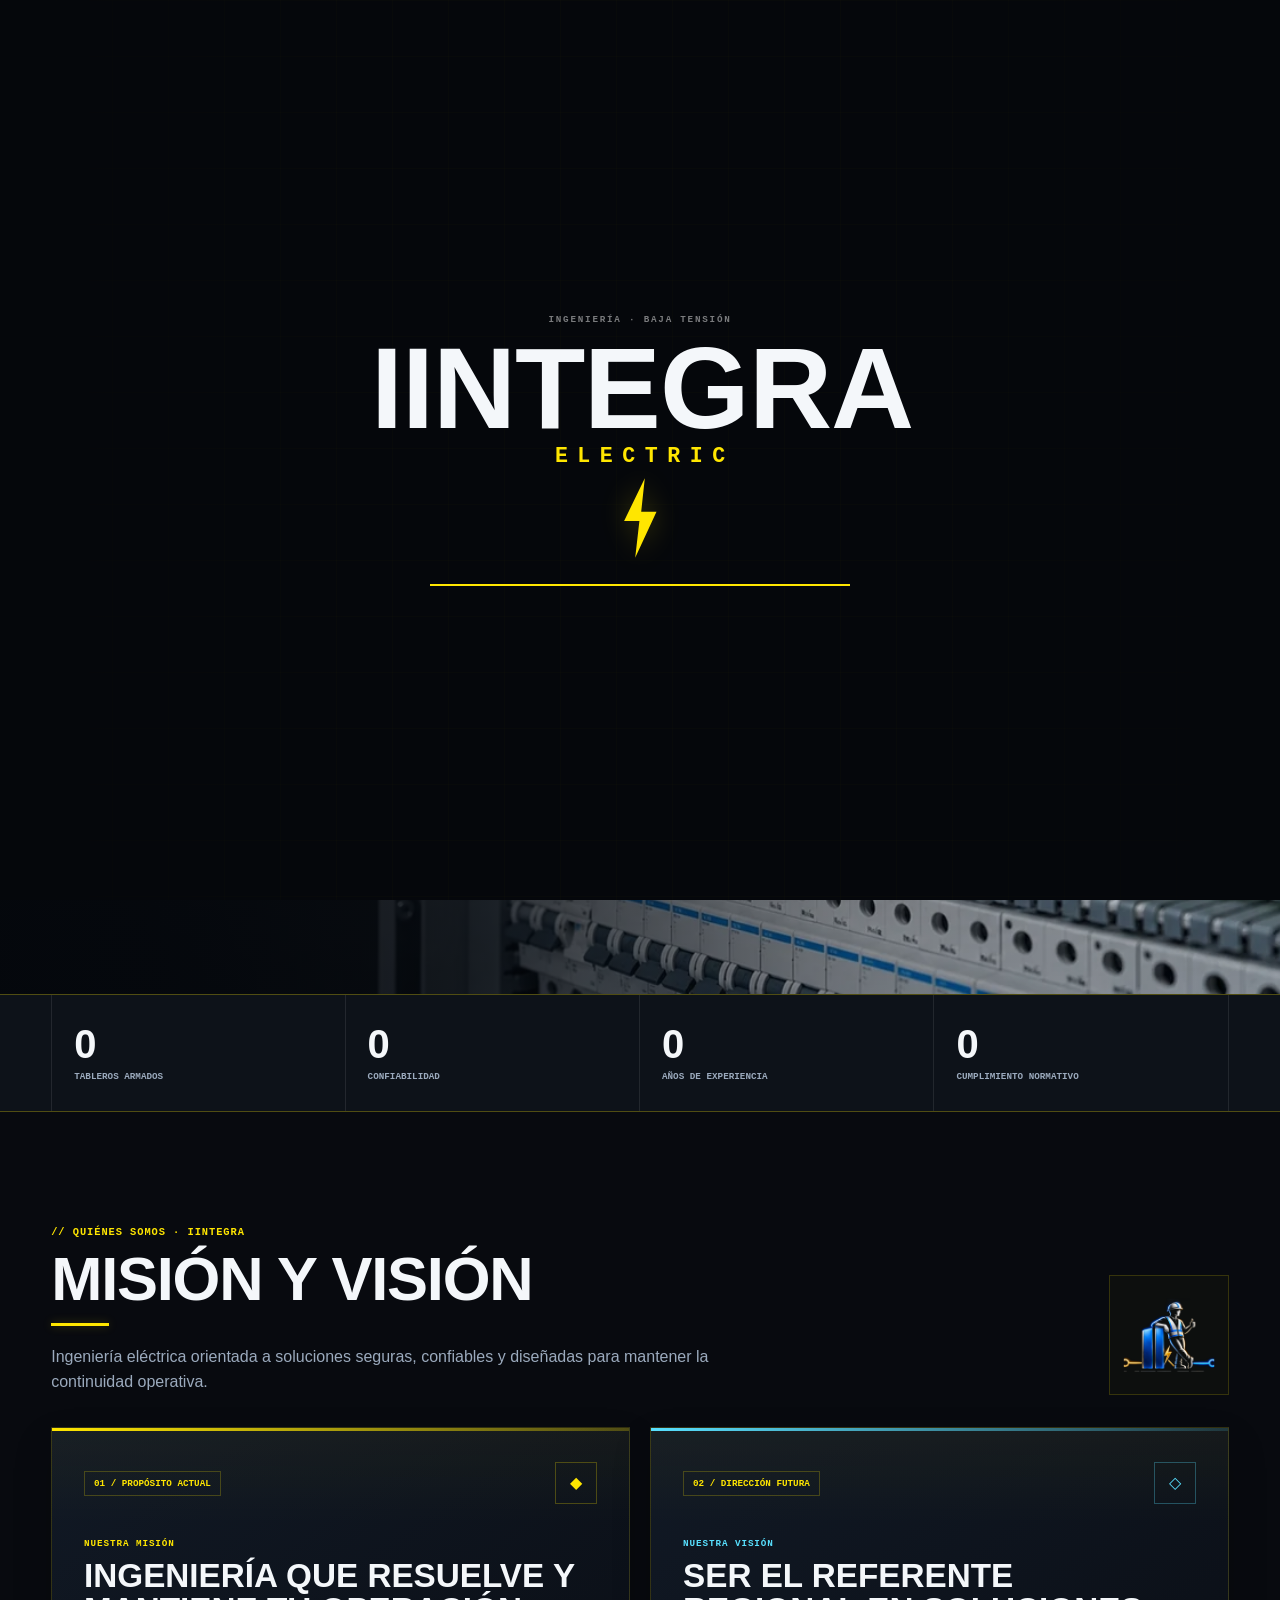
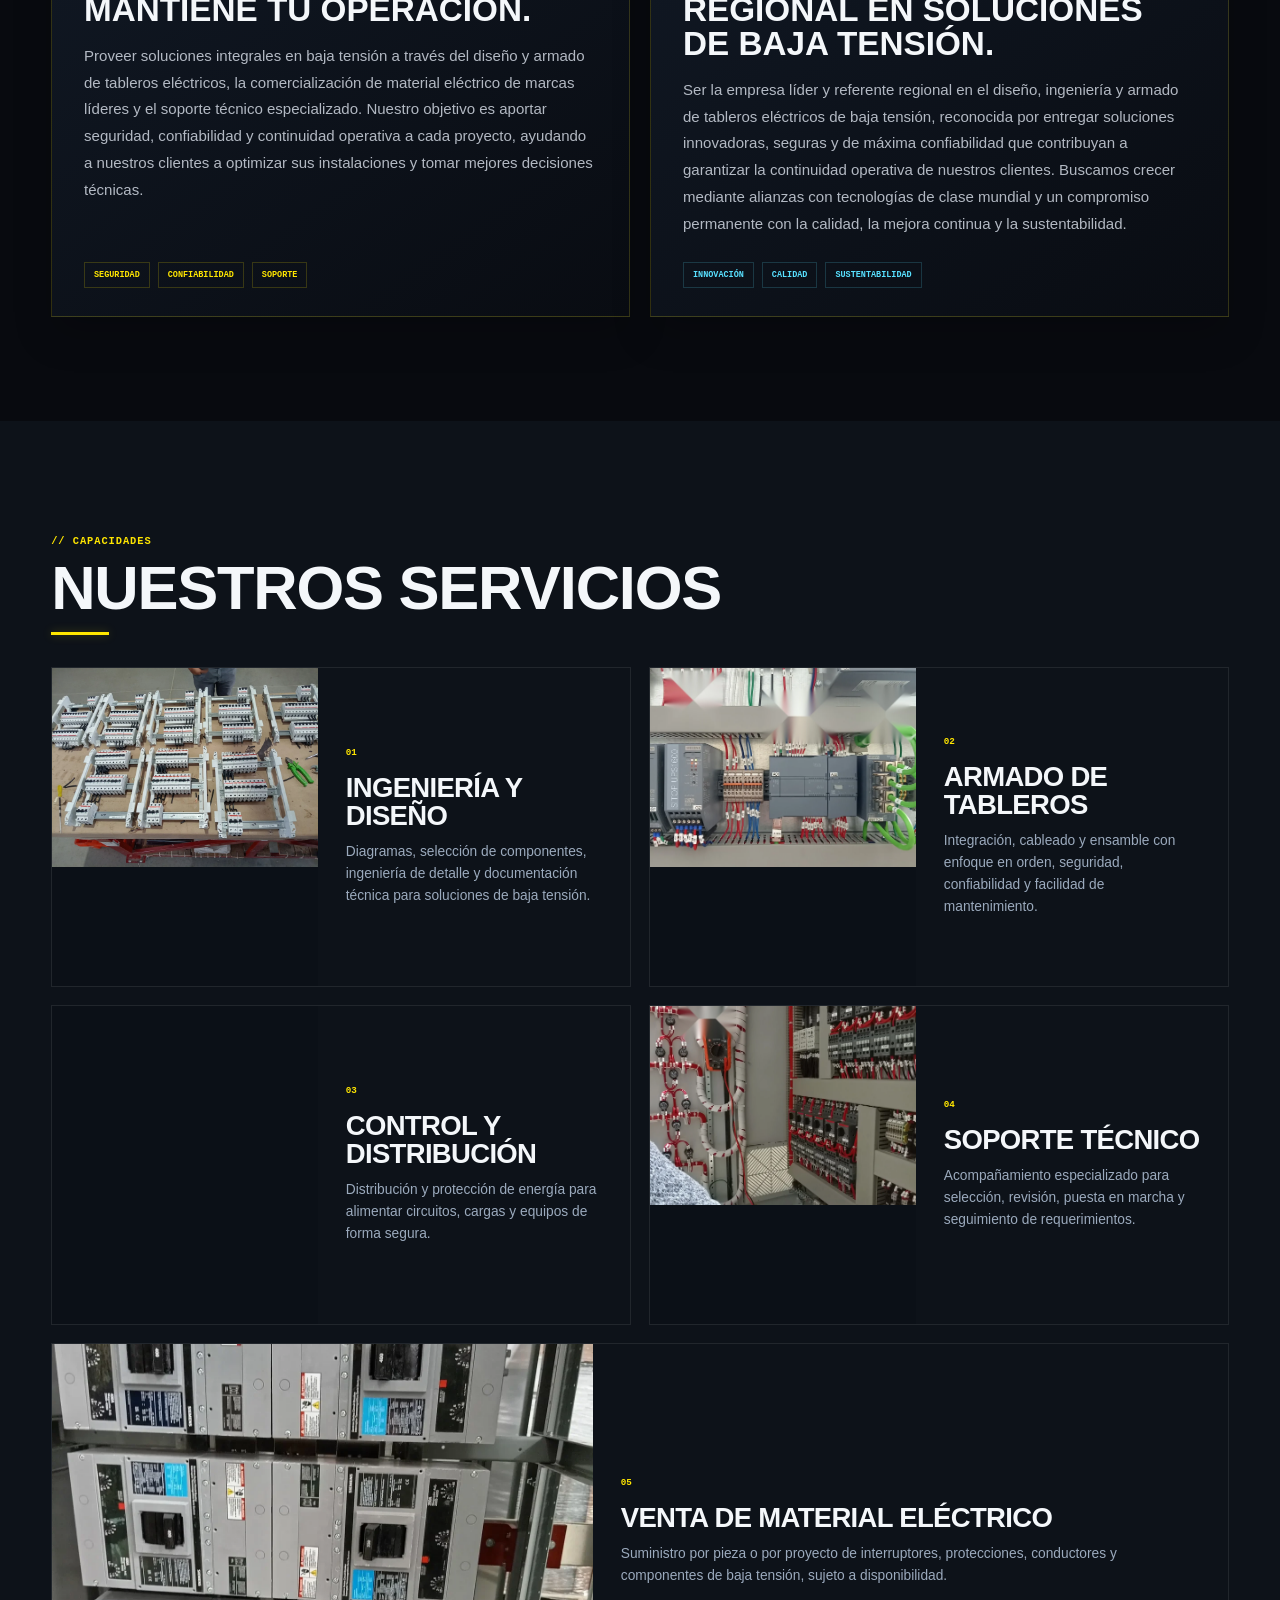
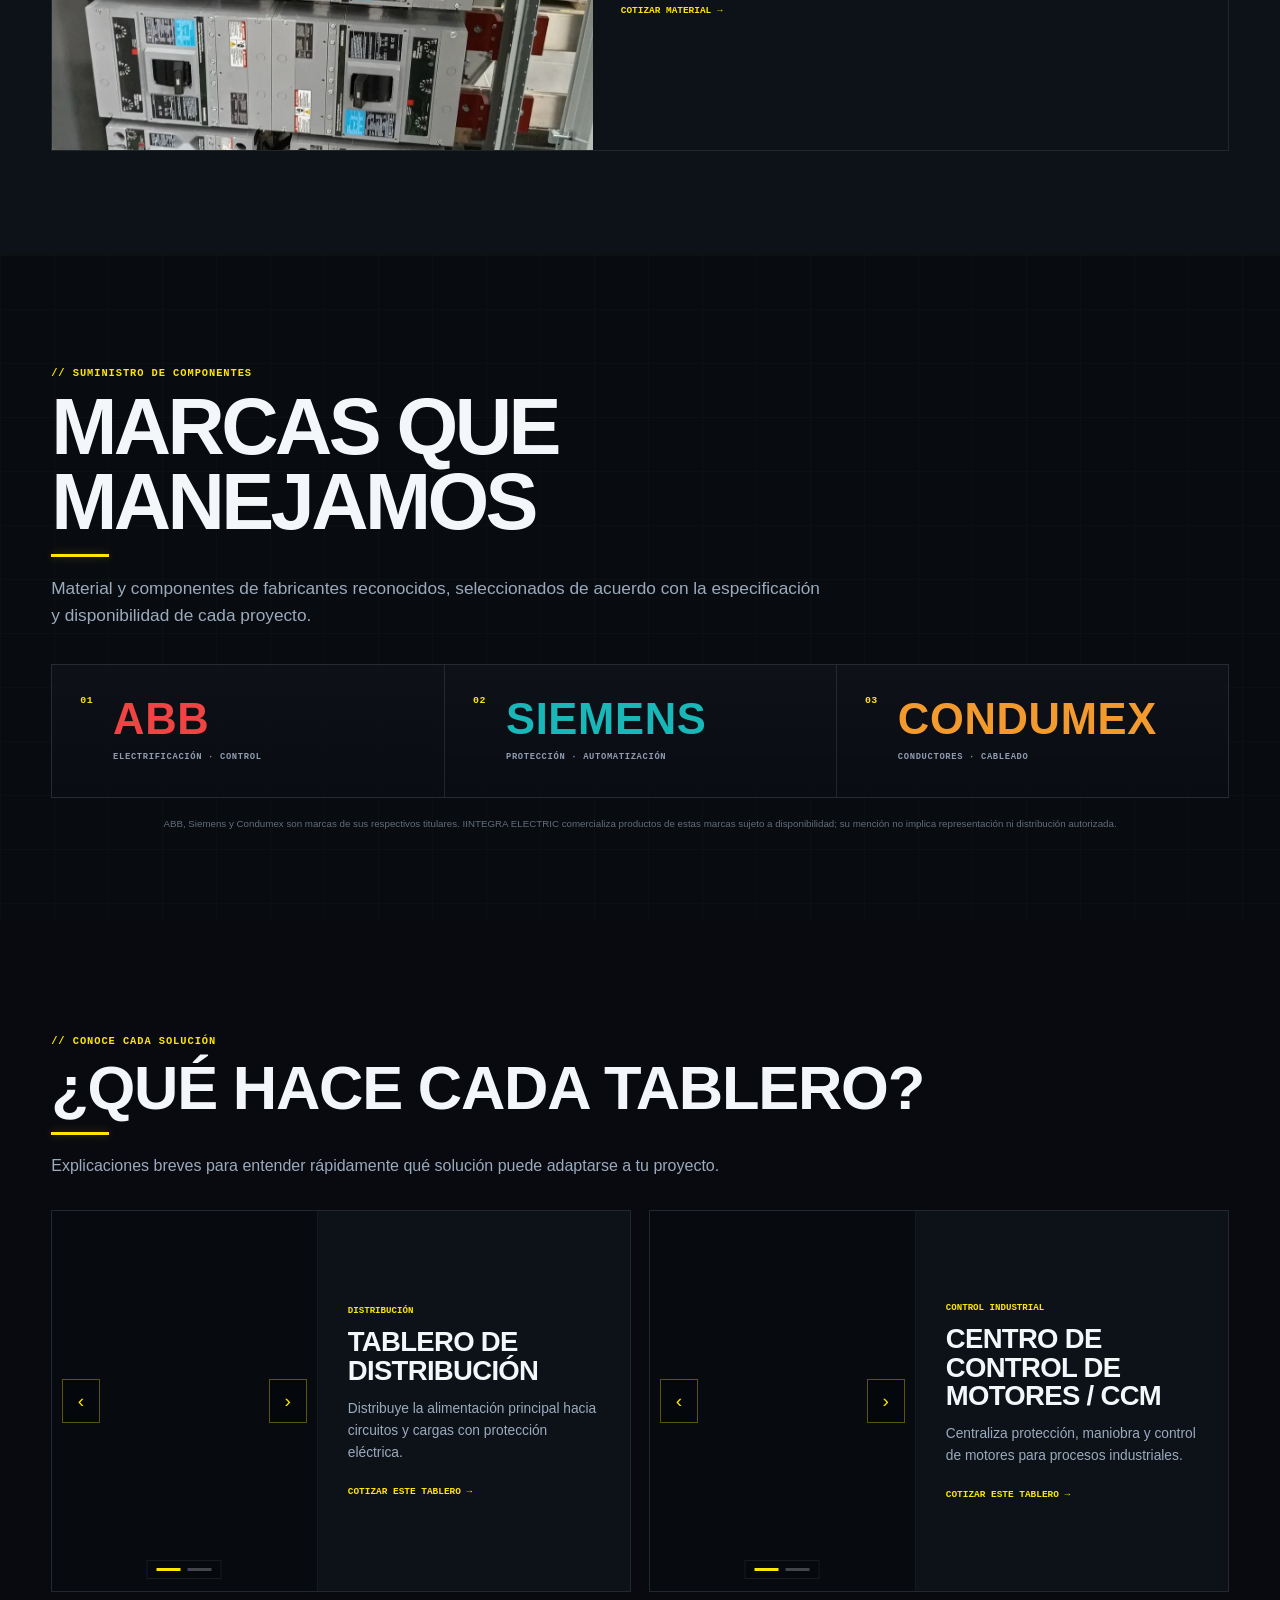
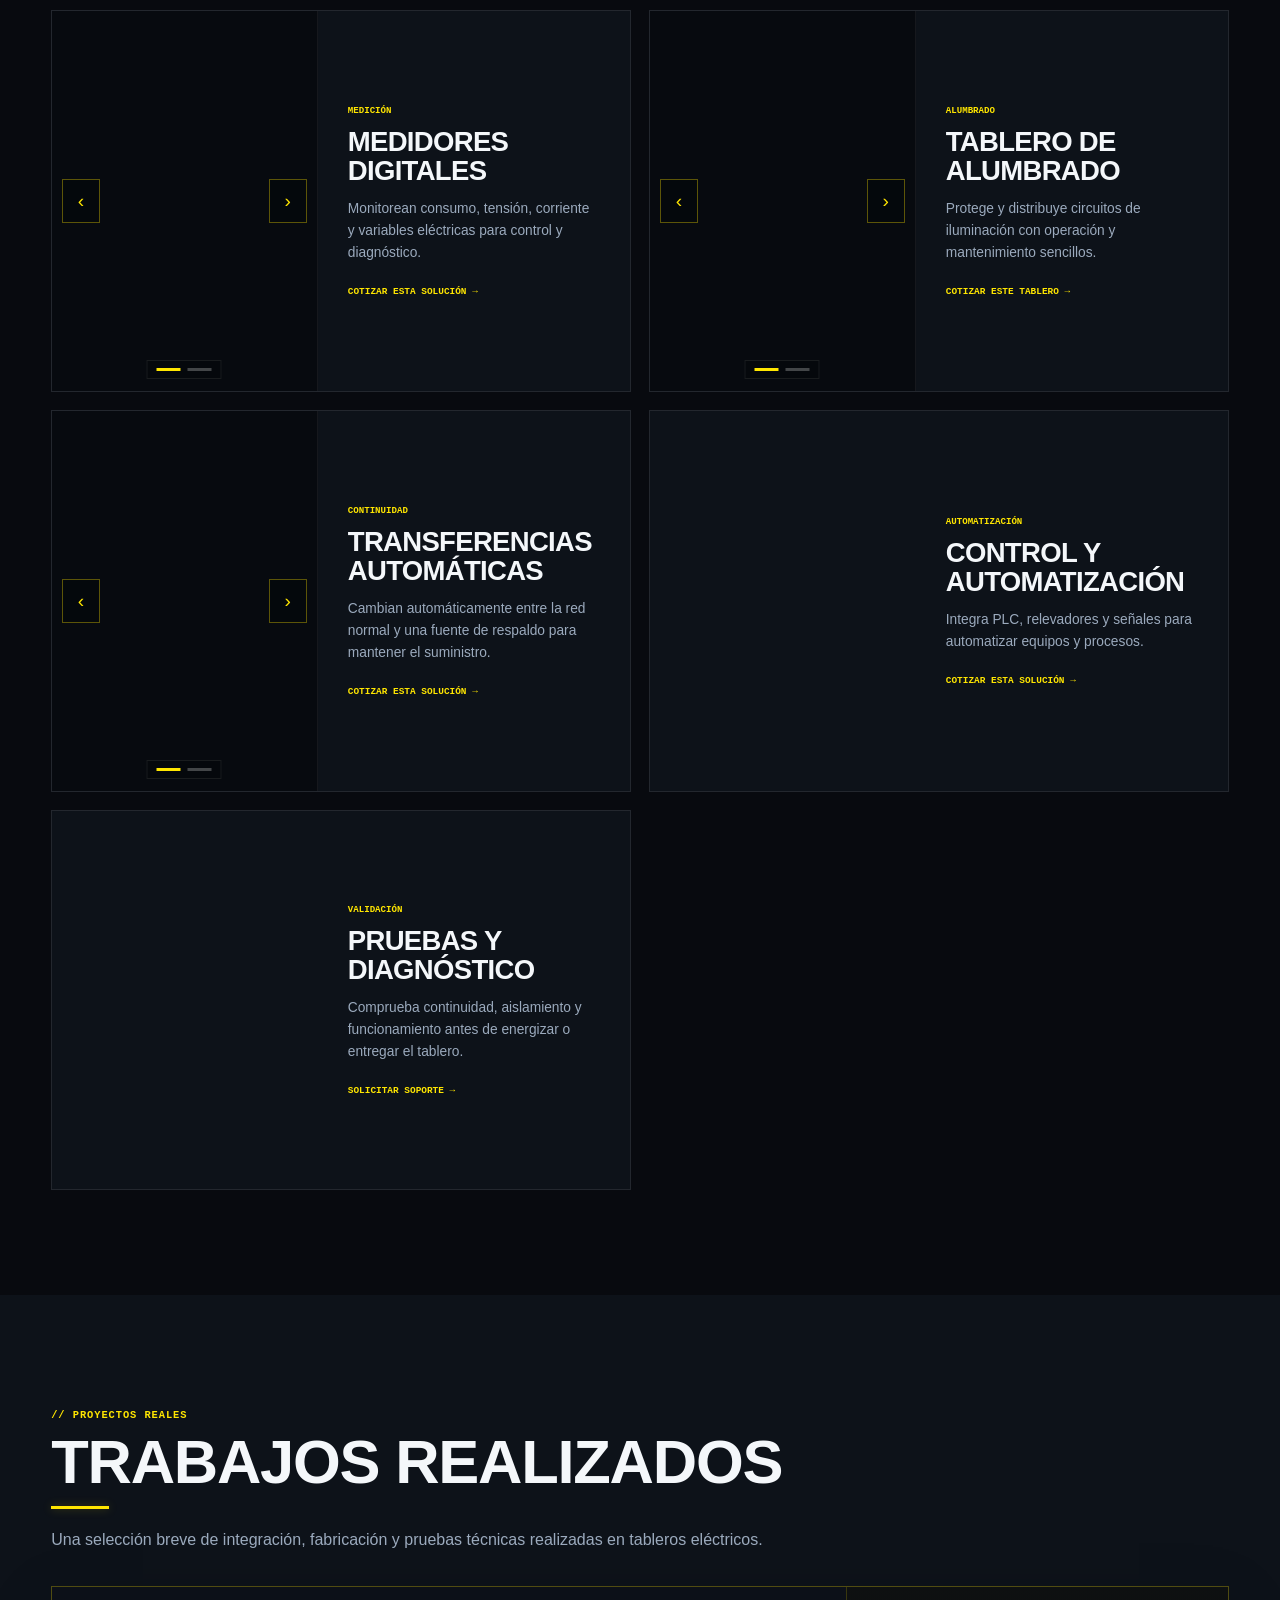
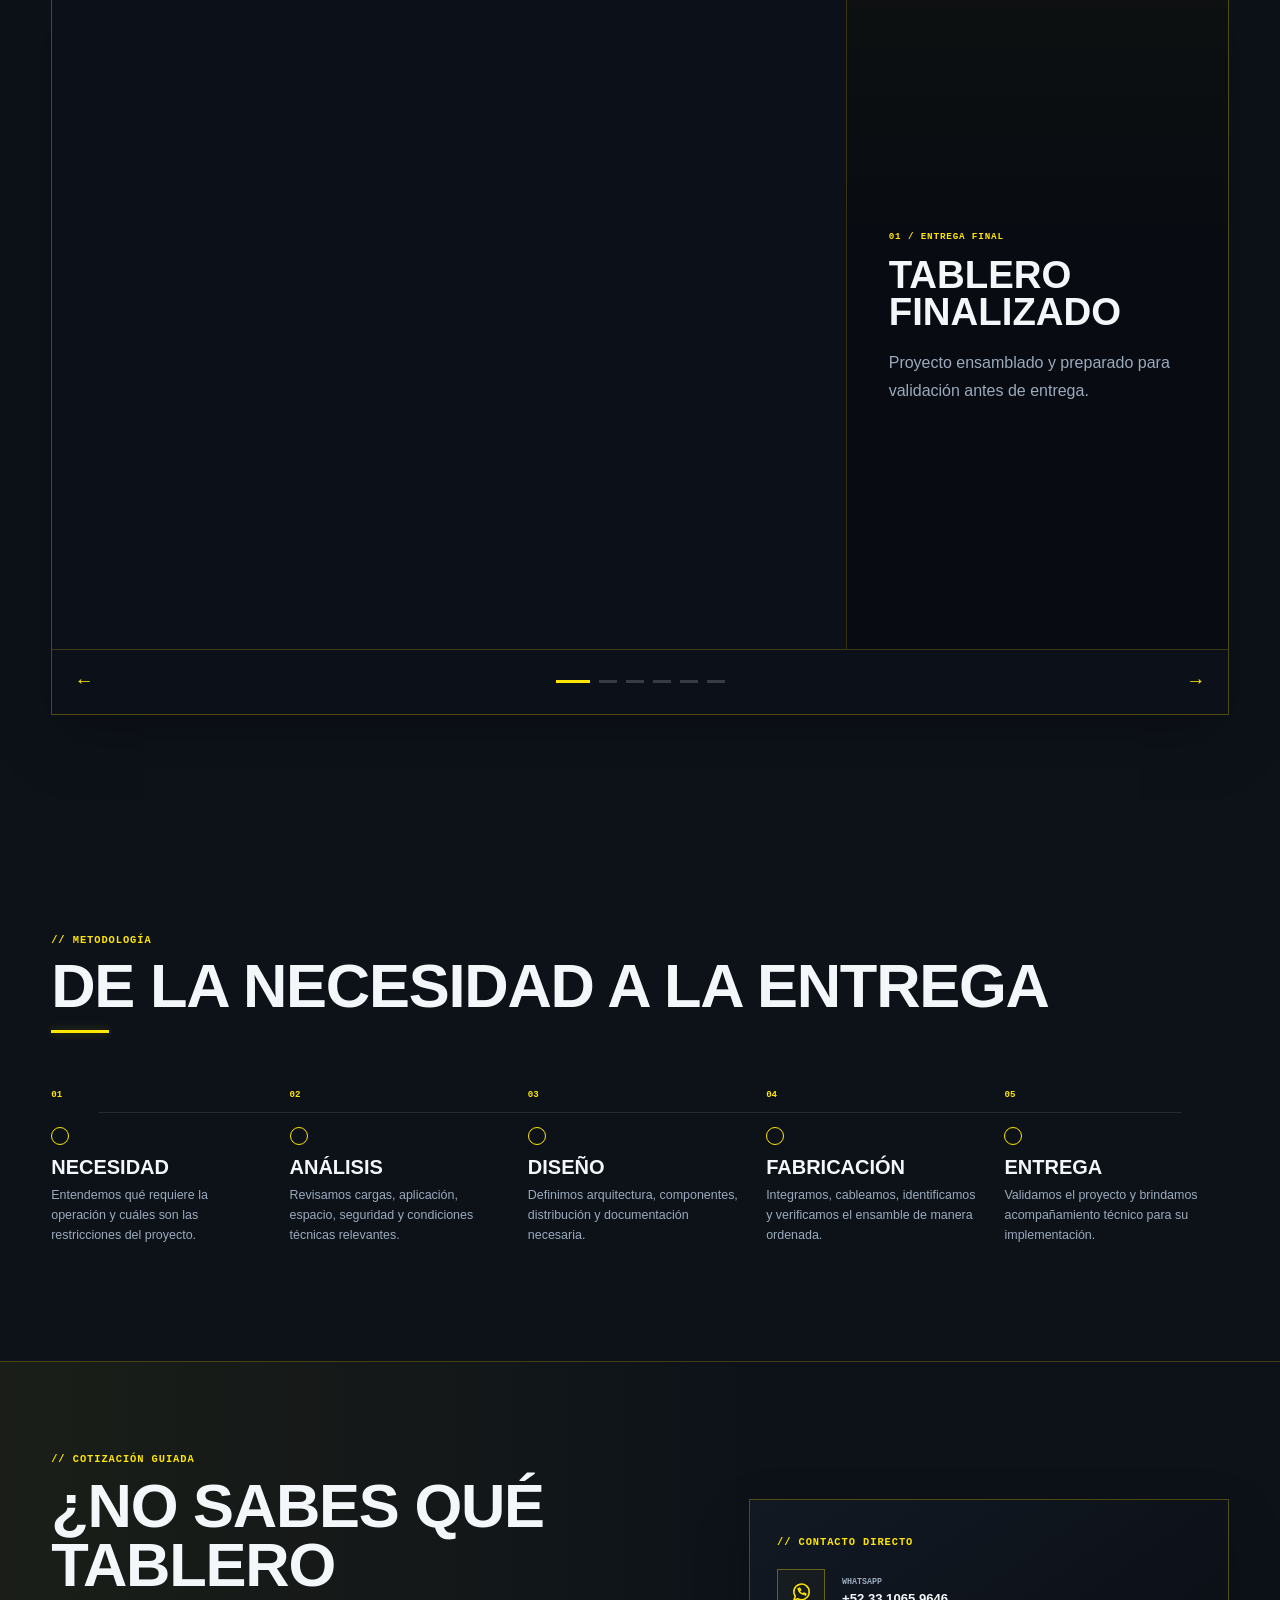
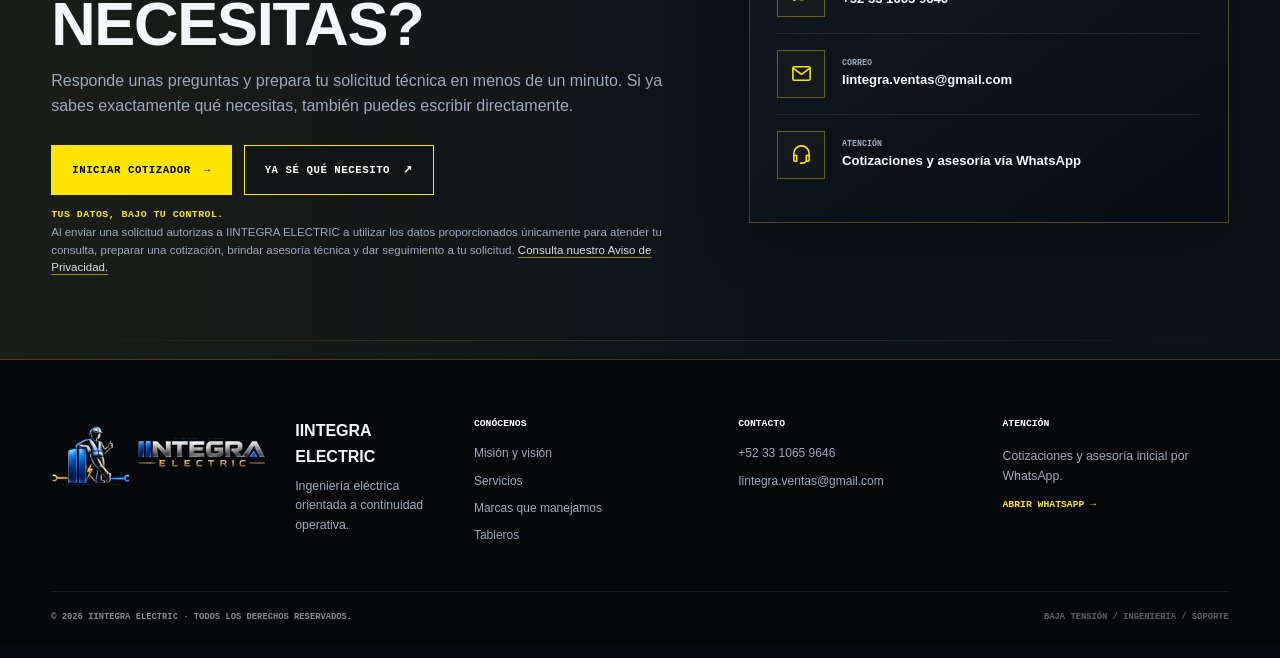
==== index.html @ efa568cc "Add files via upload icon y logo cambio" ====
<!doctype html>
<html lang="es">
<head>
  <meta charset="UTF-8" />
  <meta name="viewport" content="width=device-width, initial-scale=1.0" />
  <meta name="referrer" content="no-referrer" />
  <meta http-equiv="Content-Security-Policy" content="default-src 'none'; script-src 'self' 'sha256-HhmerUoKEOlUovXvqZUhgbkKrqp0xSJOeiq7lAIf2kc='; script-src-attr 'none'; style-src 'self'; style-src-attr 'none'; img-src 'self' data:; font-src 'self'; connect-src 'none'; media-src 'none'; object-src 'none'; frame-src 'none'; worker-src 'none'; manifest-src 'self'; base-uri 'none'; form-action 'self'; upgrade-insecure-requests; require-trusted-types-for 'script'; trusted-types 'none'" />
  <title>IINTEGRA ELECTRIC | Tableros Eléctricos de Baja Tensión</title>
  <meta name="description" content="IINTEGRA ELECTRIC diseña, arma y prueba tableros eléctricos de baja tensión, CCM, distribución, medición, transferencias automáticas y automatización en México." />
  <meta name="theme-color" content="#080A0F" />
  <meta name="application-name" content="IINTEGRA ELECTRIC" />

  <meta property="og:title" content="IINTEGRA ELECTRIC | Ingeniería y Tableros Eléctricos" />
  <meta property="og:description" content="Diseño, armado y pruebas de tableros eléctricos de baja tensión, CCM, distribución, medición, transferencias y automatización." />
  <meta property="og:type" content="website" />
  <meta property="og:image" content="https://iintegraelectric.com/assets/iintegra-logo-transparent.png" />


  <link rel="canonical" href="https://iintegraelectric.com/" />
  <link rel="alternate" hreflang="es-MX" href="https://iintegraelectric.com/" />
  <link rel="alternate" hreflang="x-default" href="https://iintegraelectric.com/" />
  <meta name="robots" content="index,follow,max-image-preview:large" />
  <meta name="color-scheme" content="dark" />

  <meta property="og:url" content="https://iintegraelectric.com/" />
  <meta property="og:site_name" content="IINTEGRA ELECTRIC" />
  <meta property="og:locale" content="es_MX" />
  <meta property="og:image:type" content="image/png" />
  <meta property="og:image:width" content="1150" />
  <meta property="og:image:height" content="691" />
  <meta property="og:image:alt" content="IINTEGRA ELECTRIC — Ingeniería y tableros eléctricos de baja tensión" />

  <meta name="twitter:card" content="summary_large_image" />
  <meta name="twitter:title" content="IINTEGRA ELECTRIC | Ingeniería y Tableros Eléctricos" />
  <meta name="twitter:description" content="Tableros eléctricos de baja tensión, CCM, distribución, medición, transferencias automáticas y automatización." />
  <meta name="twitter:image" content="https://iintegraelectric.com/assets/iintegra-logo-transparent.png" />

  <!-- La página usa fuentes del sistema; no hay un webfont externo que deba pre-cargarse. -->
  <link rel="preload" as="image" href="images/hero-portada-original-960.webp" media="(max-width: 700px)" fetchpriority="high" />
  <link rel="preload" as="image" href="images/hero-portada-original-1400.webp" media="(min-width: 701px) and (max-width: 1440px)" fetchpriority="high" />
  <link rel="preload" as="image" href="images/hero-portada-original.webp" media="(min-width: 1441px)" fetchpriority="high" />

  <script type="application/ld+json">
{
  "@context": "https://schema.org",
  "@graph": [
    {
      "@type": "Organization",
      "@id": "https://iintegraelectric.com/#organization",
      "name": "IINTEGRA ELECTRIC",
      "alternateName": "Iintegra Electric",
      "url": "https://iintegraelectric.com/",
      "logo": {
        "@type": "ImageObject",
        "url": "https://iintegraelectric.com/assets/iintegra-logo-transparent.png"
      },
      "email": "iintegra.ventas@gmail.com",
      "telephone": "+52 33 1065 9646",
      "description": "Diseño, ingeniería, armado, pruebas y soporte técnico para tableros eléctricos de baja tensión.",
      "areaServed": {
        "@type": "Country",
        "name": "México"
      },
      "contactPoint": {
        "@type": "ContactPoint",
        "telephone": "+52 33 1065 9646",
        "email": "iintegra.ventas@gmail.com",
        "contactType": "sales",
        "areaServed": "MX",
        "availableLanguage": [
          "es"
        ]
      }
    },
    {
      "@type": "WebSite",
      "@id": "https://iintegraelectric.com/#website",
      "url": "https://iintegraelectric.com/",
      "name": "IINTEGRA ELECTRIC",
      "alternateName": [
        "Iintegra Electric",
        "IINTEGRA Electric"
      ],
      "inLanguage": "es-MX",
      "publisher": {
        "@id": "https://iintegraelectric.com/#organization"
      }
    }
  ]
}
  </script>

  <link rel="icon" type="image/png" sizes="48x48" href="assets/favicon-48.png?v=103" />
  <link rel="icon" type="image/png" sizes="96x96" href="assets/favicon-96.png?v=103" />
  <link rel="shortcut icon" href="favicon.ico?v=103" />
  <link rel="apple-touch-icon" sizes="180x180" href="assets/apple-touch-icon.png?v=103" />
  <link rel="manifest" href="site.webmanifest" />

  <link rel="preload" as="image" href="images/products/distribucion-01.webp?v=120" imagesrcset="images/products/distribucion-01-720.webp?v=120 720w, images/products/distribucion-01.webp?v=120 1200w" imagesizes="(max-width: 700px) 92vw, (max-width: 1100px) 46vw, 620px" fetchpriority="high" />
  <link rel="stylesheet" href="styles.css?v=136" />
</head>

<body class="intro-active">

  <div class="site-intro" id="site-intro" aria-hidden="true">
    <div class="intro-grid" aria-hidden="true"></div>
    <div class="intro-core">
      <div class="intro-promise">LO MEJOR PARA QUE TU OPERACIÓN NO SE DETENGA.</div>
      <div class="intro-kicker">INGENIERÍA · BAJA TENSIÓN</div>
      <div class="intro-brand-lockup">
        <div class="intro-brand" aria-label="Iintegra Electric">
          <span>I</span><span>I</span><span>N</span><span>T</span><span>E</span><span>G</span><span>R</span><span>A</span>
        </div>
      </div>
      <div class="intro-electric">ELECTRIC</div>
      <span class="intro-bolt intro-bolt-drop" aria-hidden="true">
        <svg viewBox="0 0 32 56" focusable="false"><path d="M19.2 1.5 5.4 30h10.2l-2.8 24.5L27 23.8H16.8L19.2 1.5Z"/></svg>
      </span>
      <div class="intro-line"><span></span></div>
    </div>
    <div class="intro-scan" aria-hidden="true"></div>
  </div>
<div class="tech-grid" aria-hidden="true"></div>
  <div class="cursor-glow" id="cursor-glow" aria-hidden="true"></div>

  <!-- Marco técnico: se oculta automáticamente en móvil -->
  <div class="tech-frame" aria-hidden="true"></div>

  <header class="navbar" id="navbar">
    <div class="nav-container">
      <a class="brand" href="#inicio" aria-label="Iintegra Electric">
        <img src="assets/iintegra-logo-client-v135.webp" alt="IINTEGRA ELECTRIC" width="1360" height="420" />
      </a>

      <div class="search-wrap" id="search-wrap">
        <label class="search-box">
          <input id="site-search" type="search" placeholder="BUSCAR TABLERO, CCM, MEDIDORES, TRANSFERENCIAS..." autocomplete="off" />
          <span class="search-symbol" aria-hidden="true"></span>
        </label>
        <div class="search-results" id="search-results" aria-live="polite"></div>
      </div>

      <nav class="nav-links" id="nav-links" aria-label="Navegación principal">
        <div class="mobile-menu-brand" aria-hidden="true">
          <img src="assets/iintegra-emblem-client-v135.png" alt="" width="800" height="800" />
          <div>
            <strong>IINTEGRA ELECTRIC</strong>
            <span>INGENIERÍA · BAJA TENSIÓN</span>
          </div>
        </div>
        <span class="mobile-menu-caption">// NAVEGACIÓN</span>
        <a href="#inicio" class="active">INICIO</a>
        <a href="#nosotros">NOSOTROS</a>
        <a href="#servicios">SERVICIOS</a>
        <a href="#soluciones">TABLEROS</a>
        <a href="#proceso">PROCESO</a>
        <button class="nav-catalog" id="open-catalog" type="button">CATÁLOGO</button>
        <a class="nav-quote" href="#cotizacion">COTIZAR</a>
        <div class="mobile-menu-contact">
          <span>ATENCIÓN Y COTIZACIONES</span>
          <a href="https://wa.me/523310659646" target="_blank" rel="noopener noreferrer">+52 33 1065 9646 ↗</a>
        </div>
      </nav>

      <button class="menu-toggle" id="menu-toggle" type="button" aria-label="Abrir menú" aria-expanded="false">
        <span></span><span></span><span></span>
      </button>
    </div>
  </header>

  <main>
    <!-- HERO -->
    <section class="hero" id="inicio">
      <div class="hero-bg" aria-hidden="true"></div>
      <div class="energy-trace" aria-hidden="true"></div>

      <div class="container hero-grid">
        <div class="hero-copy">
          <div class="hero-eyebrow hero-seq">● INGENIERÍA / BAJA TENSIÓN / CONTINUIDAD</div>
          <h1 class="hero-seq hero-title">
              <span class="hero-title-line">CONTINUIDAD</span>
              <span class="hero-title-line accent">OPERATIVA</span>
              <span class="hero-title-line">GARANTIZADA.</span>
            </h1>
          <p class="hero-seq">
            Diseño, ingeniería y armado de tableros eléctricos de baja tensión
            para proyectos que exigen seguridad, confiabilidad y soporte técnico.
          </p>

          <div class="hero-actions hero-seq">
            <a class="btn btn-primary" href="#cotizacion">SOLICITAR COTIZACIÓN <span>→</span></a>
            <a class="btn btn-outline" href="#soluciones">VER TABLEROS <span>↓</span></a>
          </div>

          <div class="hero-tags hero-seq" aria-label="Áreas clave">
            <span>BAJA TENSIÓN</span>
            <span>SEGURIDAD</span>
            <span>SOPORTE</span>
          </div>
        </div>

        <div class="hero-gallery hero-seq">
          <div class="gallery-top">
            <span>TRABAJOS REALIZADOS</span>
            <span id="carousel-count">01 / 06</span>
          </div>

          <div class="carousel" id="carousel">
            <figure class="carousel-slide active zoomable-slide" tabindex="0" role="button" aria-label="Ampliar imagen">
              <img class="hero-product hero-product-distribucion" src="images/products/distribucion-01.webp?v=120" alt="Tablero de distribución de baja tensión" fetchpriority="high" decoding="async" srcset="images/products/distribucion-01-720.webp?v=120 720w, images/products/distribucion-01.webp?v=120 1200w" sizes="(max-width: 700px) 92vw, (max-width: 1100px) 46vw, 620px" width="1200" height="1600">
              <figcaption>TABLERO DE DISTRIBUCIÓN</figcaption>
            </figure>
            <figure class="carousel-slide zoomable-slide" tabindex="0" role="button" aria-label="Ampliar imagen">
              <img class="hero-product hero-product-ccm" src="images/products/ccm-01.webp?v=120" alt="Centro de control de motores con elementos de maniobra y protección" loading="lazy" decoding="async" srcset="images/products/ccm-01-720.webp?v=120 720w, images/products/ccm-01-1200.webp?v=120 1200w, images/products/ccm-01.webp?v=120 1800w" sizes="(max-width: 700px) 92vw, (max-width: 1100px) 46vw, 620px" width="1800" height="1350">
              <figcaption>CENTRO DE CONTROL DE MOTORES / CCM</figcaption>
            </figure>
            <figure class="carousel-slide zoomable-slide" tabindex="0" role="button" aria-label="Ampliar imagen">
              <img class="hero-product hero-product-medidores" src="images/products/medidores-digitales-02.webp?v=120" alt="Medidores digitales para supervisión de variables eléctricas" loading="lazy" decoding="async" srcset="images/products/medidores-digitales-02-720.webp?v=120 720w, images/products/medidores-digitales-02-1200.webp?v=120 1200w, images/products/medidores-digitales-02.webp?v=120 1600w" sizes="(max-width: 700px) 92vw, (max-width: 1100px) 46vw, 620px" width="1600" height="1200">
              <figcaption>MEDIDORES DIGITALES</figcaption>
            </figure>
            <figure class="carousel-slide zoomable-slide" tabindex="0" role="button" aria-label="Ampliar imagen">
              <img src="images/real/automatizacion.webp" alt="Control y automatización industrial" loading="lazy" decoding="async" srcset="images/real/automatizacion-720.webp 720w, images/real/automatizacion-1200.webp 1200w, images/real/automatizacion.webp 1600w" sizes="(max-width: 700px) 92vw, (max-width: 1100px) 46vw, 620px" width="1600" height="1200">
              <figcaption>CONTROL Y AUTOMATIZACIÓN</figcaption>
            </figure>
            <figure class="carousel-slide zoomable-slide" tabindex="0" role="button" aria-label="Ampliar imagen">
              <img src="images/real/pruebas-gabinete.webp" alt="Pruebas técnicas en gabinete eléctrico" loading="lazy" decoding="async" srcset="images/real/pruebas-gabinete-720.webp 720w, images/real/pruebas-gabinete.webp 1200w" sizes="(max-width: 700px) 92vw, (max-width: 1100px) 46vw, 620px" width="1200" height="1600">
              <figcaption>PRUEBAS DE GABINETE</figcaption>
            </figure>
            <figure class="carousel-slide zoomable-slide" tabindex="0" role="button" aria-label="Ampliar imagen">
              <img src="images/real/diagnostico-control.webp" alt="Prueba y diagnóstico de interruptor industrial" loading="lazy" decoding="async" srcset="images/real/diagnostico-control-720.webp 720w, images/real/diagnostico-control-1200.webp 1200w, images/real/diagnostico-control.webp 1600w" sizes="(max-width: 700px) 92vw, (max-width: 1100px) 46vw, 620px" width="1600" height="1200">
              <figcaption>PRUEBAS Y DIAGNÓSTICO DE CONTROL</figcaption>
            </figure>

            <button class="carousel-arrow prev" id="carousel-prev" type="button" aria-label="Anterior">‹</button>
            <button class="carousel-arrow next" id="carousel-next" type="button" aria-label="Siguiente">›</button>

            <div class="carousel-dots" id="carousel-dots">
              <button class="active" aria-label="Imagen 1"></button>
              <button aria-label="Imagen 2"></button>
              <button aria-label="Imagen 3"></button>
              <button aria-label="Imagen 4"></button>
              <button aria-label="Imagen 5"></button>
              <button aria-label="Imagen 6"></button>
            </div>

            <div class="carousel-progress"><span id="carousel-progress"></span></div>
          </div>

          <p class="demo-note">PROYECTOS REALES · Selección de trabajos, integración y pruebas técnicas de Iintegra Electric.</p>
        </div>
      </div>
    </section>

    <!-- METRICS -->
    <section class="metrics">
      <div class="container metrics-grid">
        <article class="metric scroll-reveal"><strong class="counter" data-target="100" data-prefix="+">0</strong><span>TABLEROS ARMADOS</span></article>
        <article class="metric scroll-reveal"><strong class="counter" data-target="99.9" data-decimals="1" data-suffix="%">0</strong><span>CONFIABILIDAD</span></article>
        <article class="metric scroll-reveal"><strong class="counter" data-target="7" data-prefix="+">0</strong><span>AÑOS DE EXPERIENCIA</span></article>
        <article class="metric scroll-reveal"><strong class="counter" data-target="100" data-suffix="%">0</strong><span>CUMPLIMIENTO NORMATIVO</span></article>
      </div>
    </section>

    <!-- MISION / VISION -->
    <section class="section" id="nosotros">
      <div class="container">
        <div class="section-heading scroll-reveal">
          <div>
            <span class="kicker">// QUIÉNES SOMOS · IINTEGRA</span>
            <h2>MISIÓN Y VISIÓN</h2>
            <div class="yellow-line"></div>
            <p>Ingeniería eléctrica orientada a soluciones seguras, confiables y diseñadas para mantener la continuidad operativa.</p>
          </div>

          <div class="section-mark" aria-hidden="true">
            <img src="assets/iintegra-emblem-client-v135.png" alt="" width="800" height="800" />
          </div>
        </div>

        <div class="about-grid">
          <article class="about-card mission scroll-reveal">
            <div class="card-head">
              <span class="card-number">01 / PROPÓSITO ACTUAL</span>
              <span class="card-icon" aria-hidden="true">◆</span>
            </div>
            <div class="card-label">NUESTRA MISIÓN</div>
            <h3>INGENIERÍA QUE RESUELVE Y MANTIENE TU OPERACIÓN.</h3>
            <p>
              Proveer soluciones integrales en baja tensión a través del diseño y armado
              de tableros eléctricos, la comercialización de material eléctrico de marcas
              líderes y el soporte técnico especializado. Nuestro objetivo es aportar
              seguridad, confiabilidad y continuidad operativa a cada proyecto, ayudando
              a nuestros clientes a optimizar sus instalaciones y tomar mejores decisiones técnicas.
            </p>
            <div class="chips"><span>SEGURIDAD</span><span>CONFIABILIDAD</span><span>SOPORTE</span></div>
          </article>

          <article class="about-card vision scroll-reveal">
            <div class="card-head">
              <span class="card-number">02 / DIRECCIÓN FUTURA</span>
              <span class="card-icon cyan" aria-hidden="true">◇</span>
            </div>
            <div class="card-label cyan-text">NUESTRA VISIÓN</div>
            <h3>SER EL REFERENTE REGIONAL EN SOLUCIONES DE BAJA TENSIÓN.</h3>
            <p>
              Ser la empresa líder y referente regional en el diseño, ingeniería y armado
              de tableros eléctricos de baja tensión, reconocida por entregar soluciones
              innovadoras, seguras y de máxima confiabilidad que contribuyan a garantizar
              la continuidad operativa de nuestros clientes. Buscamos crecer mediante
              alianzas con tecnologías de clase mundial y un compromiso permanente con
              la calidad, la mejora continua y la sustentabilidad.
            </p>
            <div class="chips cyan-chips"><span>INNOVACIÓN</span><span>CALIDAD</span><span>SUSTENTABILIDAD</span></div>
          </article>
        </div>
      </div>
    </section>

    <!-- SERVICES -->
    <section class="section section-alt" id="servicios">
      <div class="container">
        <div class="section-heading simple scroll-reveal">
          <div>
            <span class="kicker">// CAPACIDADES</span>
            <h2>NUESTROS SERVICIOS</h2>
            <div class="yellow-line"></div>
          </div>
        </div>

        <div class="services-grid">
          <article class="service-card scroll-reveal">
            <div class="service-image"><img src="images/real/ingenieria.webp" alt="Ingeniería y preparación de conjuntos eléctricos" loading="lazy" width="1600" height="1200" /></div>
            <div class="service-copy"><span>01</span><h3>INGENIERÍA Y DISEÑO</h3><p>Diagramas, selección de componentes, ingeniería de detalle y documentación técnica para soluciones de baja tensión.</p></div>
          </article>

          <article class="service-card scroll-reveal">
            <div class="service-image"><img src="images/real/plc-siemens.webp" alt="Integración de PLC y cableado de control" loading="lazy" width="1200" height="1600" /></div>
            <div class="service-copy"><span>02</span><h3>ARMADO DE TABLEROS</h3><p>Integración, cableado y ensamble con enfoque en orden, seguridad, confiabilidad y facilidad de mantenimiento.</p></div>
          </article>

          <article class="service-card scroll-reveal">
            <div class="service-image"><img src="images/products/distribucion-01.webp?v=120" alt="Tablero de distribución de baja tensión" loading="lazy" decoding="async" width="1200" height="1600" /></div>
            <div class="service-copy"><span>03</span><h3>CONTROL Y DISTRIBUCIÓN</h3><p>Distribución y protección de energía para alimentar circuitos, cargas y equipos de forma segura.</p></div>
          </article>

          <article class="service-card scroll-reveal">
            <div class="service-image"><img src="images/real/pruebas-puerta.webp" alt="Pruebas eléctricas y soporte técnico en gabinete" loading="lazy" width="1200" height="1600" /></div>
            <div class="service-copy"><span>04</span><h3>SOPORTE TÉCNICO</h3><p>Acompañamiento especializado para selección, revisión, puesta en marcha y seguimiento de requerimientos.</p></div>
          </article>

          <article class="service-card scroll-reveal material-service-card" id="materiales" data-id="materiales" tabindex="-1">
            <div class="service-image"><img src="images/real/matriz-breakers.webp" alt="Componentes eléctricos de baja tensión disponibles para suministro" loading="lazy" width="1200" height="1600" /></div>
            <div class="service-copy">
              <span>05</span>
              <h3>VENTA DE MATERIAL ELÉCTRICO</h3>
              <p>Suministro por pieza o por proyecto de interruptores, protecciones, conductores y componentes de baja tensión, sujeto a disponibilidad.</p>
              <button class="text-action quote-solution" data-solution="Venta de material eléctrico">COTIZAR MATERIAL →</button>
            </div>
          </article>
        </div>
      </div>
    </section>


    <!-- MARCAS QUE MANEJAMOS -->
    <section class="section brands-section" id="marcas">
      <div class="container">
        <div class="section-heading simple scroll-reveal">
          <div>
            <span class="kicker">// SUMINISTRO DE COMPONENTES</span>
            <h2>MARCAS QUE MANEJAMOS</h2>
            <div class="yellow-line"></div>
            <p>Material y componentes de fabricantes reconocidos, seleccionados de acuerdo con la especificación y disponibilidad de cada proyecto.</p>
          </div>
        </div>

        <div class="brands-rail scroll-reveal" aria-label="Marcas de material eléctrico que manejamos">
          <article class="brand-pill" aria-label="ABB">
            <span class="brand-index">01</span>
            <div>
              <strong>ABB</strong>
              <small>ELECTRIFICACIÓN · CONTROL</small>
            </div>
          </article>

          <article class="brand-pill" aria-label="Siemens">
            <span class="brand-index">02</span>
            <div>
              <strong>SIEMENS</strong>
              <small>PROTECCIÓN · AUTOMATIZACIÓN</small>
            </div>
          </article>

          <article class="brand-pill" aria-label="Condumex">
            <span class="brand-index">03</span>
            <div>
              <strong>CONDUMEX</strong>
              <small>CONDUCTORES · CABLEADO</small>
            </div>
          </article>
        </div>

        <p class="brands-note brands-legal-note scroll-reveal">
          ABB, Siemens y Condumex son marcas de sus respectivos titulares. IINTEGRA ELECTRIC comercializa
          productos de estas marcas sujeto a disponibilidad; su mención no implica representación ni distribución autorizada.
        </p>
      </div>
    </section>

    <!-- SOLUTIONS -->
    <section class="section" id="soluciones">
      <div class="container">
        <div class="section-heading simple scroll-reveal">
          <div>
            <span class="kicker">// CONOCE CADA SOLUCIÓN</span>
            <h2>¿QUÉ HACE CADA TABLERO?</h2>
            <div class="yellow-line"></div>
            <p>Explicaciones breves para entender rápidamente qué solución puede adaptarse a tu proyecto.</p>
          </div>
        </div>

        <div class="solutions-grid" id="solutions-grid">

          <article class="solution-card scroll-reveal" id="distribucion" data-id="distribucion" tabindex="-1">
            <div class="product-media" data-product-carousel>
              <div class="product-slides">
                <img class="product-slide active" src="images/products/distribucion-01.webp?v=120" alt="Tablero de distribución de baja tensión" loading="lazy" decoding="async" width="1200" height="1600" />
                <img class="product-slide" src="images/products/distribucion-02.webp?v=120" alt="Interior de tablero de distribución" loading="lazy" decoding="async" width="1200" height="1600" />
              </div>
              <button class="product-arrow prev" type="button" aria-label="Imagen anterior">‹</button>
              <button class="product-arrow next" type="button" aria-label="Imagen siguiente">›</button>
              <div class="product-dots"><button class="active" type="button" aria-label="Imagen 1"></button><button type="button" aria-label="Imagen 2"></button></div>
            </div>
            <div class="solution-copy"><span>DISTRIBUCIÓN</span><h3>TABLERO DE DISTRIBUCIÓN</h3><p>Distribuye la alimentación principal hacia circuitos y cargas con protección eléctrica.</p><button class="text-action quote-solution" data-solution="Tablero de distribución">COTIZAR ESTE TABLERO →</button></div>
          </article>

          <article class="solution-card scroll-reveal" id="ccm" data-id="ccm" tabindex="-1">
            <div class="product-media" data-product-carousel>
              <div class="product-slides">
                <img class="product-slide active" src="images/products/ccm-01.webp?v=120" alt="Centro de control de motores con elementos de maniobra" loading="lazy" decoding="async" width="1800" height="1350" />
                <img class="product-slide" src="images/products/ccm-02.webp?v=120" alt="Centro de control de motores con variadores" loading="lazy" decoding="async" width="1350" height="1800" />
              </div>
              <button class="product-arrow prev" type="button" aria-label="Imagen anterior">‹</button>
              <button class="product-arrow next" type="button" aria-label="Imagen siguiente">›</button>
              <div class="product-dots"><button class="active" type="button" aria-label="Imagen 1"></button><button type="button" aria-label="Imagen 2"></button></div>
            </div>
            <div class="solution-copy"><span>CONTROL INDUSTRIAL</span><h3>CENTRO DE CONTROL DE MOTORES / CCM</h3><p>Centraliza protección, maniobra y control de motores para procesos industriales.</p><button class="text-action quote-solution" data-solution="Centro de Control de Motores CCM">COTIZAR ESTE TABLERO →</button></div>
          </article>

          <article class="solution-card scroll-reveal" id="medidores" data-id="medidores" tabindex="-1">
            <div class="product-media" data-product-carousel>
              <div class="product-slides">
                <img class="product-slide active" src="images/products/medidores-digitales-01.webp?v=120" alt="Medidores digitales instalados en gabinete" loading="lazy" decoding="async" width="1600" height="1200" />
                <img class="product-slide" src="images/products/medidores-digitales-02.webp?v=120" alt="Lectura de medidores digitales" loading="lazy" decoding="async" width="1600" height="1200" />
              </div>
              <button class="product-arrow prev" type="button" aria-label="Imagen anterior">‹</button>
              <button class="product-arrow next" type="button" aria-label="Imagen siguiente">›</button>
              <div class="product-dots"><button class="active" type="button" aria-label="Imagen 1"></button><button type="button" aria-label="Imagen 2"></button></div>
            </div>
            <div class="solution-copy"><span>MEDICIÓN</span><h3>MEDIDORES DIGITALES</h3><p>Monitorean consumo, tensión, corriente y variables eléctricas para control y diagnóstico.</p><button class="text-action quote-solution" data-solution="Medidores digitales">COTIZAR ESTA SOLUCIÓN →</button></div>
          </article>

          <article class="solution-card scroll-reveal" id="alumbrado" data-id="alumbrado" tabindex="-1">
            <div class="product-media" data-product-carousel>
              <div class="product-slides">
                <img class="product-slide active" src="images/products/alumbrado-01.webp?v=120" alt="Tablero de alumbrado con interruptores derivados" loading="lazy" decoding="async" width="1200" height="1600" />
                <img class="product-slide" src="images/products/alumbrado-02.webp?v=120" alt="Frente de tablero de alumbrado" loading="lazy" decoding="async" width="1200" height="1600" />
              </div>
              <button class="product-arrow prev" type="button" aria-label="Imagen anterior">‹</button>
              <button class="product-arrow next" type="button" aria-label="Imagen siguiente">›</button>
              <div class="product-dots"><button class="active" type="button" aria-label="Imagen 1"></button><button type="button" aria-label="Imagen 2"></button></div>
            </div>
            <div class="solution-copy"><span>ALUMBRADO</span><h3>TABLERO DE ALUMBRADO</h3><p>Protege y distribuye circuitos de iluminación con operación y mantenimiento sencillos.</p><button class="text-action quote-solution" data-solution="Tablero de alumbrado">COTIZAR ESTE TABLERO →</button></div>
          </article>

          <article class="solution-card scroll-reveal" id="transferencias" data-id="transferencias" tabindex="-1">
            <div class="product-media" data-product-carousel>
              <div class="product-slides">
                <img class="product-slide active" src="images/products/transferencias-01.webp?v=120" alt="Control de transferencia automática" loading="lazy" decoding="async" width="1200" height="1600" />
                <img class="product-slide" src="images/products/transferencias-02.webp?v=120" alt="Prueba de tablero de transferencia automática" loading="lazy" decoding="async" width="1200" height="1600" />
              </div>
              <button class="product-arrow prev" type="button" aria-label="Imagen anterior">‹</button>
              <button class="product-arrow next" type="button" aria-label="Imagen siguiente">›</button>
              <div class="product-dots"><button class="active" type="button" aria-label="Imagen 1"></button><button type="button" aria-label="Imagen 2"></button></div>
            </div>
            <div class="solution-copy"><span>CONTINUIDAD</span><h3>TRANSFERENCIAS AUTOMÁTICAS</h3><p>Cambian automáticamente entre la red normal y una fuente de respaldo para mantener el suministro.</p><button class="text-action quote-solution" data-solution="Transferencias automáticas">COTIZAR ESTA SOLUCIÓN →</button></div>
          </article>

          <article class="solution-card scroll-reveal" id="automatizacion" data-id="automatizacion" tabindex="-1">
            <img src="images/real/automatizacion.webp" alt="Tablero de control y automatización" loading="lazy" decoding="async" width="1600" height="1200" />
            <div class="solution-copy"><span>AUTOMATIZACIÓN</span><h3>CONTROL Y AUTOMATIZACIÓN</h3><p>Integra PLC, relevadores y señales para automatizar equipos y procesos.</p><button class="text-action quote-solution" data-solution="Control y automatización">COTIZAR ESTA SOLUCIÓN →</button></div>
          </article>

          <article class="solution-card scroll-reveal" id="pruebas" data-id="pruebas" tabindex="-1">
            <img src="images/real/pruebas-gabinete.webp" alt="Pruebas eléctricas y diagnóstico de gabinete" loading="lazy" decoding="async" width="1200" height="1600" />
            <div class="solution-copy"><span>VALIDACIÓN</span><h3>PRUEBAS Y DIAGNÓSTICO</h3><p>Comprueba continuidad, aislamiento y funcionamiento antes de energizar o entregar el tablero.</p><button class="text-action quote-solution" data-solution="Pruebas y diagnóstico eléctrico">SOLICITAR SOPORTE →</button></div>
          </article>

        </div>
        </div>
      </div>
    </section>

    <!-- TRABAJOS REALIZADOS -->
    <section class="section section-alt projects-section" id="trabajos">
      <div class="container">
        <div class="section-heading simple scroll-reveal">
          <div>
            <span class="kicker">// PROYECTOS REALES</span>
            <h2>TRABAJOS REALIZADOS</h2>
            <div class="yellow-line"></div>
            <p>Una selección breve de integración, fabricación y pruebas técnicas realizadas en tableros eléctricos.</p>
          </div>
        </div>

        <div class="projects-carousel scroll-reveal" id="projects-carousel">
          <div class="projects-stage">
            <figure class="project-slide active">
              <img src="images/real/proyecto-finalizado.webp" alt="Tablero finalizado en área de pruebas" loading="lazy" decoding="async" width="1200" height="1600" />
              <figcaption><span>01 / ENTREGA FINAL</span><strong>TABLERO FINALIZADO</strong><p>Proyecto ensamblado y preparado para validación antes de entrega.</p></figcaption>
            </figure>
            <figure class="project-slide">
              <img src="images/real/plc-siemens.webp" alt="PLC industrial integrado en gabinete" loading="lazy" decoding="async" width="1200" height="1600" />
              <figcaption><span>02 / AUTOMATIZACIÓN</span><strong>CONTROL PLC INDUSTRIAL</strong><p>Integración de PLC, fuente SITOP, comunicaciones y cableado identificado.</p></figcaption>
            </figure>
            <figure class="project-slide">
              <img src="images/real/prueba-aislamiento.webp" alt="Prueba de aislamiento con equipo de medición" loading="lazy" decoding="async" width="1200" height="1600" />
              <figcaption><span>03 / VALIDACIÓN</span><strong>PRUEBA DE AISLAMIENTO</strong><p>Comprobación eléctrica previa a la liberación del tablero.</p></figcaption>
            </figure>
            <figure class="project-slide">
              <img src="images/real/matriz-control.webp" alt="Matriz de control con cableado rojo ordenado" loading="lazy" decoding="async" width="1200" height="1600" />
              <figcaption><span>04 / CONTROL</span><strong>MATRIZ DE CONTROL</strong><p>Cableado identificado y organizado para facilitar operación y mantenimiento.</p></figcaption>
            </figure>
            <figure class="project-slide">
              <img src="images/real/barraje-cobre.webp" alt="Barraje de cobre montado sobre aisladores" loading="lazy" decoding="async" width="1200" height="1600" />
              <figcaption><span>05 / POTENCIA</span><strong>BARRAJE DE COBRE</strong><p>Barras conductoras que distribuyen altas corrientes de forma segura dentro del tablero.</p></figcaption>
            </figure>
            <figure class="project-slide">
              <img src="images/real/matriz-breakers.webp" alt="Matriz de interruptores Siemens en gabinete" loading="lazy" decoding="async" width="1200" height="1600" />
              <figcaption><span>06 / DISTRIBUCIÓN</span><strong>MATRIZ DE BREAKERS</strong><p>Configuración multinivel de protecciones para distribución eléctrica.</p></figcaption>
            </figure>
          </div>

          <div class="projects-controls">
            <button id="projects-prev" type="button" aria-label="Trabajo anterior">←</button>
            <div class="projects-dots" id="projects-dots">
              <button class="active" aria-label="Trabajo 1"></button>
              <button aria-label="Trabajo 2"></button>
              <button aria-label="Trabajo 3"></button>
              <button aria-label="Trabajo 4"></button>
              <button aria-label="Trabajo 5"></button>
              <button aria-label="Trabajo 6"></button>
            </div>
            <button id="projects-next" type="button" aria-label="Trabajo siguiente">→</button>
          </div>
        </div>
      </div>
    </section>

    <!-- PROCESS -->
    <section class="section section-alt" id="proceso">
      <div class="container">
        <div class="section-heading simple scroll-reveal">
          <div>
            <span class="kicker">// METODOLOGÍA</span>
            <h2>DE LA NECESIDAD A LA ENTREGA</h2>
            <div class="yellow-line"></div>
          </div>
        </div>

        <div class="process" id="process">
          <div class="process-track"><span id="process-current"></span></div>
          <article class="process-step scroll-reveal"><b>01</b><span class="process-dot"></span><h3>NECESIDAD</h3><p>Entendemos qué requiere la operación y cuáles son las restricciones del proyecto.</p></article>
          <article class="process-step scroll-reveal"><b>02</b><span class="process-dot"></span><h3>ANÁLISIS</h3><p>Revisamos cargas, aplicación, espacio, seguridad y condiciones técnicas relevantes.</p></article>
          <article class="process-step scroll-reveal"><b>03</b><span class="process-dot"></span><h3>DISEÑO</h3><p>Definimos arquitectura, componentes, distribución y documentación necesaria.</p></article>
          <article class="process-step scroll-reveal"><b>04</b><span class="process-dot"></span><h3>FABRICACIÓN</h3><p>Integramos, cableamos, identificamos y verificamos el ensamble de manera ordenada.</p></article>
          <article class="process-step scroll-reveal"><b>05</b><span class="process-dot"></span><h3>ENTREGA</h3><p>Validamos el proyecto y brindamos acompañamiento técnico para su implementación.</p></article>
        </div>
      </div>
    </section>

    <!-- QUOTE -->
    <section class="quote-section" id="cotizacion">
      <div class="container quote-grid">
        <div class="quote-copy scroll-reveal">
          <span class="kicker">// COTIZACIÓN GUIADA</span>
          <h2>¿NO SABES QUÉ TABLERO NECESITAS?</h2>
          <p>Responde unas preguntas y prepara tu solicitud técnica en menos de un minuto. Si ya sabes exactamente qué necesitas, también puedes escribir directamente.</p>
<div class="quote-actions">
            <button class="btn btn-primary" id="open-wizard" type="button">INICIAR COTIZADOR <span>→</span></button>
            <a class="btn btn-outline" target="_blank" rel="noopener noreferrer" href="https://wa.me/523310659646?text=Hola%2C%20muy%20buenas%20tardes.%20Quisiera%20solicitar%20una%20cotizaci%C3%B3n%20con%20IINTEGRA%20ELECTRIC.%20Ya%20s%C3%A9%20qu%C3%A9%20material%20o%20soluci%C3%B3n%20necesito%20y%20me%20gustar%C3%ADa%20recibir%20informaci%C3%B3n%20sobre%20disponibilidad%20y%20precio.">YA SÉ QUÉ NECESITO <span>↗</span></a>
          </div>
          <p class="quote-legal-note">
            <strong>TUS DATOS, BAJO TU CONTROL.</strong>
            Al enviar una solicitud autorizas a IINTEGRA ELECTRIC a utilizar los datos proporcionados
            únicamente para atender tu consulta, preparar una cotización, brindar asesoría técnica
            y dar seguimiento a tu solicitud.
            <a href="aviso-privacidad.html">Consulta nuestro Aviso de Privacidad.</a>
          </p>

        </div>

        <aside class="contact-panel scroll-reveal">
          <span class="kicker">// CONTACTO DIRECTO</span>
          <a href="https://wa.me/523310659646" target="_blank" rel="noopener noreferrer">
            <span class="contact-icon" aria-hidden="true">
              <svg viewBox="0 0 24 24"><path d="M20 11.5a8 8 0 0 1-11.8 7L4 20l1.5-4.1A8 8 0 1 1 20 11.5Z"/><path d="M8.7 8.2c.4 2.6 2.5 4.8 5.1 5.3"/><path d="M8.7 8.2l1.2-.7 1.1 1.8-.8.8"/><path d="M13.8 13.5l.8-.9 1.9 1-.6 1.2"/></svg>
            </span>
            <span><small>WHATSAPP</small><strong>+52 33 1065 9646</strong></span>
          </a>
          <a href="mailto:Iintegra.ventas@gmail.com?subject=Cotizaci%C3%B3n%20IINTEGRA%20ELECTRIC">
            <span class="contact-icon" aria-hidden="true">
              <svg viewBox="0 0 24 24"><rect x="3" y="5" width="18" height="14" rx="1.5"/><path d="m4 7 8 6 8-6"/></svg>
            </span>
            <span><small>CORREO</small><strong>Iintegra.ventas@gmail.com</strong></span>
          </a>
          <div>
            <span class="contact-icon" aria-hidden="true">
              <svg viewBox="0 0 24 24"><path d="M4 13v-2a8 8 0 0 1 16 0v2"/><path d="M4 13h3v6H5a1 1 0 0 1-1-1v-5Z"/><path d="M20 13h-3v6h2a1 1 0 0 0 1-1v-5Z"/><path d="M17 19c-1 1.3-2.5 2-4.5 2H11"/></svg>
            </span>
            <span><small>ATENCIÓN</small><strong>Cotizaciones y asesoría vía WhatsApp</strong></span>
          </div>
        </aside>
      </div>
    </section>
  </main>

  <!-- FOOTER -->
  <footer class="footer">
    <div class="container footer-grid">
      <div class="footer-brand">
        <img src="assets/iintegra-logo-client-v135.webp" alt="IINTEGRA ELECTRIC" width="1360" height="420" />
        <div><strong>IINTEGRA ELECTRIC</strong><p>Ingeniería eléctrica orientada a continuidad operativa.</p></div>
      </div>

      <div>
        <h3>CONÓCENOS</h3>
        <a href="#nosotros">Misión y visión</a>
        <a href="#servicios">Servicios</a>
        <a href="#marcas">Marcas que manejamos</a>
        <a href="#soluciones">Tableros</a>
      </div>

      <div>
        <h3>CONTACTO</h3>
        <a href="https://wa.me/523310659646" target="_blank" rel="noopener noreferrer">+52 33 1065 9646</a>
        <a href="mailto:Iintegra.ventas@gmail.com?subject=Cotizaci%C3%B3n%20IINTEGRA%20ELECTRIC">Iintegra.ventas@gmail.com</a>
      </div>

      <div>
        <h3>ATENCIÓN</h3>
        <p>Cotizaciones y asesoría inicial por WhatsApp.</p>
        <a class="footer-whatsapp" href="https://wa.me/523310659646" target="_blank" rel="noopener noreferrer">ABRIR WHATSAPP →</a>
      </div>
    </div>

    <div class="container footer-bottom">
      <span>© <span id="footer-year">2026</span> IINTEGRA ELECTRIC · TODOS LOS DERECHOS RESERVADOS.</span>
      <span>BAJA TENSIÓN / INGENIERÍA / SOPORTE</span>
    </div>
  </footer>

  <!-- CATALOG MODAL -->
  <div class="modal" id="catalog-modal" aria-hidden="true" inert>
    <div class="modal-backdrop" data-close-modal></div>
    <div class="modal-card" role="dialog" aria-modal="true" aria-labelledby="catalog-title" tabindex="-1">
      <div class="modal-head">
        <div><span class="kicker">// CATÁLOGO TÉCNICO</span><h2 id="catalog-title">SELECCIONA UNA SOLUCIÓN</h2></div>
        <button class="modal-close" id="close-catalog" type="button" aria-label="Cerrar">×</button>
      </div>
      <div class="catalog-grid" id="catalog-grid"></div>
    </div>
  </div>

  <!-- QUOTE WIZARD -->
  <div class="modal" id="wizard-modal" aria-hidden="true" inert>
    <div class="modal-backdrop" data-close-wizard></div>
    <div class="modal-card wizard-card" role="dialog" aria-modal="true" aria-labelledby="wizard-title" tabindex="-1">
      <div class="modal-head">
        <div><span class="kicker">// COTIZADOR INTELIGENTE</span><h2 id="wizard-title">CONFIGURA TU SOLICITUD</h2></div>
        <button class="modal-close" id="close-wizard" type="button" aria-label="Cerrar">×</button>
      </div>

      <div class="wizard-progress"><span id="wizard-progress"></span></div>

      <form id="wizard-form">
        <section class="wizard-step active" data-step="1">
          <h3>1. ¿QUÉ SOLUCIÓN BUSCAS?</h3>
          <div class="wizard-options">
            <button type="button" data-value="Tablero de distribución">DISTRIBUCIÓN</button>
            <button type="button" data-value="Centro de Control de Motores CCM">CCM</button>
            <button type="button" data-value="Medidores digitales">MEDIDORES DIGITALES</button>
            <button type="button" data-value="Transferencias automáticas">TRANSFERENCIAS</button>
            <button type="button" data-value="Tablero de alumbrado">ALUMBRADO</button>
            <button type="button" data-value="Control y automatización">AUTOMATIZACIÓN</button>
            <button type="button" data-value="Pruebas y diagnóstico eléctrico">PRUEBAS / DIAGNÓSTICO</button>
            <button type="button" data-value="Venta de material eléctrico">MATERIAL ELÉCTRICO</button>
            <button type="button" data-value="Necesito asesoría">NO ESTOY SEGURO</button>
          </div>
        </section>

        <section class="wizard-step" data-step="2">
          <h3 id="wizard-step2-title">2. DATOS DE LA SOLUCIÓN</h3>
          <p class="wizard-step-help" id="wizard-step2-help">Selecciona primero una solución para mostrar únicamente los datos que necesitamos para cotizarla.</p>
          <div class="wizard-fields wizard-dynamic-fields" id="wizard-dynamic-fields"></div>
        </section>

        <section class="wizard-step" data-step="3">
          <h3 id="wizard-step3-title">3. CUÉNTANOS SOBRE EL PROYECTO</h3>
          <label class="sr-only" for="wizard-details">Descripción del proyecto</label>
          <textarea id="wizard-details" rows="5" minlength="10" maxlength="800" required aria-describedby="wizard-details-help" placeholder="Aplicación, cargas, espacio, fecha, requerimientos especiales..."></textarea>
          <p class="wizard-help" id="wizard-details-help">Describe brevemente el uso del tablero o la necesidad. Si tienes un plano, diagrama o fotografía, podrás adjuntarlo manualmente al abrir WhatsApp.</p>
        </section>

        <section class="wizard-step" data-step="4">
          <h3>4. DATOS DE CONTACTO</h3>
          <div class="wizard-fields">
            <label class="sr-only" for="wizard-name">Nombre o empresa</label>
            <input id="wizard-name" type="text" maxlength="100" autocomplete="name" placeholder="NOMBRE / EMPRESA" required />
            <label class="sr-only" for="wizard-email">Correo electrónico</label>
            <input id="wizard-email" type="email" maxlength="140" autocomplete="email" placeholder="CORREO (OPCIONAL)" />
          </div>
          <div class="wizard-summary" id="wizard-summary"></div>

          <label class="wizard-consent" for="wizard-privacy-consent">
            <input id="wizard-privacy-consent" type="checkbox" required />
            <span>
              He leído el <a href="aviso-privacidad.html" target="_blank" rel="noopener noreferrer">Aviso de Privacidad</a>
              y autorizo el tratamiento de mis datos para atender esta solicitud, preparar una cotización,
              brindar asesoría técnica y dar seguimiento relacionado con mi consulta.
            </span>
          </label>

        </section>

        <p class="wizard-error" id="wizard-error" role="alert" aria-live="polite"></p>

        <div class="wizard-controls">
          <button class="btn btn-outline" id="wizard-prev" type="button">ANTERIOR</button>
          <button class="btn btn-primary" id="wizard-next" type="button">SIGUIENTE</button>
          <button class="btn btn-primary hidden" id="wizard-submit" type="submit">ABRIR WHATSAPP ↗</button>
        </div>
      </form>
    </div>
  </div>

  <script src="script.js?v=133"></script>

  <!-- LIGHTBOX / ZOOM DE TRABAJOS -->
  <div class="image-lightbox" id="image-lightbox" aria-hidden="true" inert role="dialog" aria-modal="true" aria-label="Imagen ampliada">
    <button class="image-lightbox-close" id="image-lightbox-close" type="button" aria-label="Cerrar imagen">×</button>
    <button class="image-lightbox-nav prev" id="image-lightbox-prev" type="button" aria-label="Imagen anterior">‹</button>

    <figure class="image-lightbox-content">
      <div class="image-zoom-stage" id="image-zoom-stage">
        <img id="image-lightbox-img" src="" alt="" draggable="false" />
      </div>
      <figcaption id="image-lightbox-caption"></figcaption>
      <div class="image-lightbox-tools">
        <button type="button" id="zoom-out" aria-label="Alejar">−</button>
        <span id="zoom-level">100%</span>
        <button type="button" id="zoom-in" aria-label="Acercar">+</button>
        <button type="button" id="zoom-reset">RESTABLECER</button>
      </div>
    </figure>

    <button class="image-lightbox-nav next" id="image-lightbox-next" type="button" aria-label="Imagen siguiente">›</button>
    <div class="image-lightbox-backdrop" id="image-lightbox-backdrop"></div>
  </div>


  <!-- VISTA AMPLIADA DE TARJETAS -->
  <div class="card-preview-modal" id="card-preview-modal" aria-hidden="true" inert>
    <div class="card-preview-backdrop" data-close-card-preview></div>
    <div class="card-preview-shell" role="dialog" aria-modal="true" aria-label="Vista ampliada">
      <button class="card-preview-close" id="card-preview-close" type="button" aria-label="Cerrar vista ampliada">×</button>
      <div class="card-preview-content" id="card-preview-content"></div>
    </div>
  </div>

  <button class="back-to-top" id="back-to-top" type="button" aria-label="Volver al inicio">
    <span class="back-to-top-arrow" aria-hidden="true">↑</span>
    <span class="back-to-top-label">ARRIBA</span>
  </button>

</body>
</html>
---- styles.css ----
:root{
  --bg:#080A0F;
  --panel:#0F141C;
  --panel2:#121923;
  --yellow:#FFE600;
  --cyan:#58E0FF;
  --green:#10B981;
  --white:#F4F7FA;
  --muted:#91A0B3;
  --border:rgba(255,255,255,.09);
  --yellow-border:rgba(255,230,0,.35);
  --cyan-border:rgba(88,224,255,.3);
  --container:1320px;
  --ease:cubic-bezier(.22,.8,.2,1);
  --font-heading:"Arial Narrow","Roboto Condensed","Segoe UI",sans-serif;
  --font-mono:"Cascadia Mono","Consolas",monospace;
  --font-main:"Segoe UI",Arial,sans-serif;
}

*{box-sizing:border-box;margin:0;padding:0}
html{scroll-behavior:smooth;scroll-padding-top:92px}
body{background:var(--bg);color:var(--white);font-family:var(--font-main);line-height:1.6;overflow-x:hidden}
body.modal-open{overflow:hidden}
a{color:inherit;text-decoration:none}
button,input,textarea{font:inherit}
button{color:inherit}
img{display:block;max-width:100%}
::selection{background:var(--yellow);color:#000}
.container,.nav-container{width:min(92%,var(--container));margin-inline:auto}

.tech-grid{position:fixed;inset:0;z-index:-2;pointer-events:none;background-image:linear-gradient(rgba(255,230,0,.035) 1px,transparent 1px),linear-gradient(90deg,rgba(255,230,0,.035) 1px,transparent 1px);background-size:72px 72px}
.tech-frame{position:fixed;inset:16px;z-index:1500;pointer-events:none;border:1px solid rgba(255,230,0,.28)}
.frame-label{position:absolute;color:var(--yellow);font:700 .58rem var(--font-mono);letter-spacing:.08em}
.frame-top{top:8px;right:12px}.frame-bottom-left{bottom:8px;left:12px}.frame-bottom-right{bottom:8px;right:12px}
.scroll-progress{position:fixed;top:0;left:0;width:0;height:3px;z-index:5000;background:linear-gradient(90deg,var(--yellow),var(--cyan));box-shadow:0 0 14px rgba(255,230,0,.4)}
.cursor-glow{position:fixed;width:320px;height:320px;border-radius:50%;z-index:-1;pointer-events:none;opacity:0;background:radial-gradient(circle,rgba(255,230,0,.07),transparent 68%);transform:translate(-50%,-50%)}

.navbar{position:fixed;top:0;left:0;width:100%;z-index:1200;padding:17px 0;transition:padding .28s var(--ease),background .28s ease,backdrop-filter .28s ease,box-shadow .28s ease}
.navbar.scrolled{padding:10px 0;background:rgba(8,10,15,.88);backdrop-filter:blur(16px);border-bottom:1px solid rgba(255,230,0,.14);box-shadow:0 12px 32px rgba(0,0,0,.2)}
.nav-container{display:grid;grid-template-columns:auto minmax(230px,330px) 1fr auto;gap:24px;align-items:center}
.brand{display:flex;align-items:center;gap:10px;white-space:nowrap;font:800 1.05rem var(--font-heading);letter-spacing:.03em}
.brand img{width:210px;height:58px;border-radius:0;object-fit:contain;object-position:left center;box-shadow:none}
.brand b{color:var(--yellow)}
.search-wrap{position:relative}
.search-box{position:relative;display:block}
.search-box input{width:100%;height:42px;padding:0 44px 0 14px;border:1px solid rgba(255,230,0,.3);background:rgba(15,20,28,.88);color:#fff;outline:none;font:600 .66rem var(--font-mono);letter-spacing:.03em}
.search-box input:focus{border-color:var(--yellow);box-shadow:0 0 16px rgba(255,230,0,.08)}
.search-symbol{position:absolute;right:15px;top:50%;width:15px;height:15px;border:2px solid var(--yellow);border-radius:50%;transform:translateY(-55%)}
.search-symbol:after{content:"";position:absolute;width:7px;height:2px;background:var(--yellow);right:-5px;bottom:-3px;transform:rotate(45deg)}
.search-results{position:absolute;left:0;right:0;top:calc(100% + 6px);display:none;max-height:330px;overflow:auto;border:1px solid var(--yellow);background:#0D121A;box-shadow:0 20px 45px rgba(0,0,0,.4)}
.search-results.open{display:block}
.search-result{display:block;width:100%;padding:12px 14px;border:0;border-bottom:1px solid var(--border);background:transparent;text-align:left;cursor:pointer}
.search-result:hover{background:var(--yellow);color:#000}.search-result strong{display:block;font:800 .82rem var(--font-heading)}.search-result small{display:block;color:var(--muted);font-size:.68rem;margin-top:3px}.search-result:hover small{color:rgba(0,0,0,.65)}

.nav-links{display:flex;justify-content:flex-end;align-items:center;gap:18px}
.nav-links a,.nav-links button{position:relative;border:0;background:none;color:var(--muted);font:700 .64rem var(--font-mono);letter-spacing:.08em;cursor:pointer}
.nav-links a:hover,.nav-links a.active,.nav-links button:hover{color:var(--yellow)}
.nav-catalog{padding:10px 12px!important;border:1px solid rgba(255,230,0,.36)!important;color:var(--yellow)!important}
.nav-quote{padding:11px 15px;background:var(--yellow)!important;color:#000!important}
.menu-toggle{display:none;width:44px;height:44px;border:1px solid rgba(255,230,0,.34);background:transparent;cursor:pointer}
.menu-toggle span{display:block;width:20px;height:2px;margin:4px auto;background:var(--yellow)}

.hero{position:relative;min-height:100svh;display:flex;align-items:center;padding:135px 0 84px;overflow:hidden
  background-image: url("images/hero-portada-original.webp");
}
.hero-bg{position:absolute;inset:0;z-index:-2;background:linear-gradient(90deg,rgba(8,10,15,.98) 0%,rgba(8,10,15,.92) 35%,rgba(8,10,15,.60) 69%,rgba(8,10,15,.72) 100%),linear-gradient(180deg,transparent 70%,var(--bg) 100%),url("images/hero-portada-original.webp") center/cover no-repeat;animation:heroZoom 1.5s var(--ease) both}
@keyframes heroZoom{from{transform:scale(1.045)}to{transform:scale(1)}}
.energy-trace{position:absolute;z-index:-1;top:36%;left:48%;width:28%;height:1px;background:linear-gradient(90deg,transparent,var(--cyan),transparent);box-shadow:0 0 10px rgba(88,224,255,.3);opacity:0;animation:energyTrace 7s ease-in-out 1.5s infinite}
@keyframes energyTrace{0%,20%,100%{opacity:0;transform:translateX(-45%) scaleX(.6)}38%{opacity:.24}60%{opacity:.1;transform:translateX(95%) scaleX(1)}78%{opacity:0;transform:translateX(130%) scaleX(.7)}}
.hero-grid{display:grid;grid-template-columns:1.04fr .96fr;gap:65px;align-items:center}
.hero-copy{max-width:690px}
.hero-eyebrow{color:var(--yellow);font:700 .67rem var(--font-mono);letter-spacing:.1em}
.hero-copy h1{margin:18px 0 23px;font:900 clamp(3.9rem,6.4vw,6.8rem)/.88 var(--font-heading);letter-spacing:-.035em;text-transform:uppercase}
.hero-copy h1 span{display:block;color:var(--yellow)}
.hero-copy>p{max-width:610px;color:var(--muted);font-size:1rem}
.hero-actions{display:flex;gap:12px;flex-wrap:wrap;margin-top:28px}
.btn{position:relative;overflow:hidden;display:inline-flex;align-items:center;justify-content:center;gap:13px;min-height:50px;padding:0 20px;border:1px solid var(--yellow);font:800 .67rem var(--font-mono);letter-spacing:.05em;cursor:pointer;transition:transform .22s var(--ease),box-shadow .25s ease,background .25s ease}
.btn:after{content:"";position:absolute;top:0;left:-120%;width:55%;height:100%;background:linear-gradient(90deg,transparent,rgba(255,255,255,.22),transparent);transform:skewX(-20deg);transition:left .55s ease}
.btn:hover{transform:translateY(-3px);box-shadow:0 13px 26px rgba(0,0,0,.22),0 0 20px rgba(255,230,0,.08)}.btn:hover:after{left:145%}.btn span{transition:transform .2s ease}.btn:hover span{transform:translateX(3px)}
.btn-primary{background:var(--yellow);color:#000}.btn-outline{background:rgba(8,10,15,.3);color:#fff}
.hero-tags{display:flex;flex-wrap:wrap;gap:10px;margin-top:28px}.hero-tags span{padding:6px 8px;border:1px solid rgba(255,230,0,.18);color:var(--yellow);font:700 .54rem var(--font-mono)}
.hero-seq{animation:heroIn .68s var(--ease) both}.hero-seq:nth-child(1){animation-delay:.06s}.hero-seq:nth-child(2){animation-delay:.14s}.hero-seq:nth-child(3){animation-delay:.27s}.hero-seq:nth-child(4){animation-delay:.39s}.hero-seq:nth-child(5){animation-delay:.50s}
@keyframes heroIn{from{opacity:.55;transform:translateY(14px)}to{opacity:1;transform:none}}

.hero-gallery{border:1px solid rgba(255,230,0,.42);padding:14px;background:rgba(15,20,28,.91);box-shadow:0 24px 70px rgba(0,0,0,.34);backdrop-filter:blur(9px)}
.gallery-top{display:flex;justify-content:space-between;gap:20px;margin-bottom:10px;color:var(--yellow);font:700 .6rem var(--font-mono)}
.carousel{position:relative;height:380px;overflow:hidden;background:#090D13;border:1px solid var(--border)}
.carousel-slide{position:absolute;inset:0;opacity:0;transform:scale(1.025);transition:opacity .65s ease,transform .85s var(--ease)}
.carousel-slide.active{opacity:1;transform:scale(1)}
.carousel-slide img{width:100%;height:100%;object-fit:cover}.carousel-slide:after{content:"";position:absolute;inset:0;background:linear-gradient(180deg,transparent 48%,rgba(8,10,15,.88))}
.carousel-slide figcaption{position:absolute;z-index:2;left:18px;right:18px;bottom:18px;color:var(--yellow);font:800 .72rem var(--font-mono)}
.carousel-arrow{position:absolute;z-index:5;top:50%;width:42px;height:42px;border:1px solid rgba(255,230,0,.52);background:rgba(8,10,15,.82);color:var(--yellow);font-size:1.4rem;cursor:pointer;transform:translateY(-50%);transition:.2s ease}.carousel-arrow:hover{background:var(--yellow);color:#000}.prev{left:10px}.next{right:10px}
.carousel-dots{position:absolute;z-index:5;top:14px;left:50%;display:flex;gap:6px;transform:translateX(-50%)}.carousel-dots button{width:22px;height:3px;border:0;background:rgba(255,255,255,.28);cursor:pointer}.carousel-dots button.active{background:var(--yellow)}
.carousel-progress{position:absolute;z-index:5;left:0;right:0;bottom:0;height:3px;background:rgba(255,255,255,.08)}.carousel-progress span{display:block;width:0;height:100%;background:var(--yellow);box-shadow:0 0 12px rgba(255,230,0,.5)}
.demo-note{margin-top:9px;color:var(--muted);font:600 .55rem var(--font-mono)}

.metrics{border-top:1px solid rgba(255,230,0,.28);border-bottom:1px solid rgba(255,230,0,.28);background:#0D1219}.metrics-grid{display:grid;grid-template-columns:repeat(4,1fr)}.metric{padding:29px 22px;border-right:1px solid var(--border)}.metric:first-child{border-left:1px solid var(--border)}.metric strong{display:block;font:900 2.5rem/1 var(--font-heading)}.metric span{display:block;margin-top:7px;color:var(--muted);font:700 .58rem var(--font-mono)}

.section{padding:105px 0}.section-alt{background:#0D1219}
.section-heading{display:grid;grid-template-columns:1fr 140px;gap:34px;align-items:end;margin-bottom:32px}.section-heading.simple{grid-template-columns:1fr}.section-heading .kicker,.kicker{color:var(--yellow);font:700 .65rem var(--font-mono);letter-spacing:.09em}.section-heading h2,.quote-copy h2{margin-top:7px;font:900 clamp(2.5rem,4.8vw,4.7rem)/.96 var(--font-heading);letter-spacing:-.02em}.yellow-line{width:58px;height:3px;margin-top:14px;background:var(--yellow);box-shadow:0 0 10px rgba(255,230,0,.25)}.section-heading p{max-width:740px;margin-top:18px;color:var(--muted)}
.section-mark{width:120px;height:120px;display:grid;place-items:center;justify-self:end;border:1px solid rgba(255,230,0,.17);background:rgba(255,230,0,.025)}.section-mark img{width:90px;height:90px;border-radius:10px;object-fit:cover}

.about-grid{display:grid;grid-template-columns:repeat(2,1fr);gap:20px}
.about-card{position:relative;overflow:hidden;min-height:470px;padding:34px 32px 28px;display:flex;flex-direction:column;border:1px solid rgba(255,230,0,.16);background:linear-gradient(180deg,rgba(255,230,0,.035),transparent 20%),linear-gradient(145deg,#111925,#090C12);box-shadow:0 18px 36px rgba(0,0,0,.18);transition:transform .3s var(--ease),border-color .3s ease,box-shadow .3s ease}
.about-card:before{content:"";position:absolute;left:0;top:0;width:100%;height:3px;background:linear-gradient(90deg,var(--yellow),rgba(255,230,0,.25))}
.about-card.vision:before{background:linear-gradient(90deg,var(--cyan),rgba(88,224,255,.15))}
.about-card:after{content:"";position:absolute;right:-100px;top:-100px;width:220px;height:220px;border-radius:50%;background:radial-gradient(circle,rgba(255,230,0,.09),transparent 68%);transition:.4s ease}.about-card.vision:after{background:radial-gradient(circle,rgba(88,224,255,.1),transparent 68%)}
.about-card:hover{transform:translateY(-7px);border-color:rgba(88,224,255,.35);box-shadow:0 26px 55px rgba(0,0,0,.28),0 0 24px rgba(88,224,255,.06)}
.card-head{position:relative;z-index:2;display:flex;justify-content:space-between;align-items:center}.card-number{padding:6px 9px;border:1px solid rgba(255,230,0,.22);color:var(--yellow);font:700 .58rem var(--font-mono)}.card-icon{width:42px;height:42px;display:grid;place-items:center;border:1px solid rgba(255,230,0,.25);color:var(--yellow);font-size:1rem}.card-icon.cyan{border-color:var(--cyan-border);color:var(--cyan)}
.card-label{position:relative;z-index:2;margin-top:34px;color:var(--yellow);font:700 .58rem var(--font-mono);letter-spacing:.1em}.cyan-text{color:var(--cyan)}
.about-card h3{position:relative;z-index:2;max-width:620px;margin:10px 0 16px;font:900 clamp(1.75rem,2.6vw,2.35rem)/1.02 var(--font-heading)}.about-card p{position:relative;z-index:2;color:rgba(225,232,242,.78);font-size:.94rem;line-height:1.78}
.chips{position:relative;z-index:2;display:flex;flex-wrap:wrap;gap:8px;margin-top:auto;padding-top:24px}.chips span{padding:7px 9px;border:1px solid rgba(255,230,0,.18);color:var(--yellow);font:700 .53rem var(--font-mono)}.cyan-chips span{border-color:rgba(88,224,255,.18);color:var(--cyan)}

.services-grid{display:grid;grid-template-columns:repeat(2,1fr);gap:18px}.service-card{display:grid;grid-template-columns:.95fr 1.05fr;min-height:320px;border:1px solid var(--border);background:#0B1017;overflow:hidden;transition:transform .3s var(--ease),border-color .3s ease,box-shadow .3s ease}.service-card:hover{transform:translateY(-6px);border-color:rgba(88,224,255,.35);box-shadow:0 20px 45px rgba(0,0,0,.22),0 0 20px rgba(88,224,255,.05)}.service-image{overflow:hidden}.service-image img{width:100%;height:100%;object-fit:cover;transition:transform .55s var(--ease)}.service-card:hover img{transform:scale(1.035)}.service-copy{padding:28px;display:flex;flex-direction:column;justify-content:center}.service-copy>span{color:var(--yellow);font:700 .58rem var(--font-mono)}.service-copy h3{margin:16px 0 10px;font:900 1.55rem var(--font-heading)}.service-copy p{color:var(--muted);font-size:.86rem}

.solutions-grid{display:grid;grid-template-columns:repeat(2,1fr);gap:18px}.solution-card{display:grid;grid-template-columns:.95fr 1.05fr;border:1px solid var(--border);background:#0D1219;min-height:355px;overflow:hidden;transition:transform .3s var(--ease),border-color .3s ease,box-shadow .3s ease}.solution-card:hover{transform:translateY(-6px);border-color:rgba(88,224,255,.34);box-shadow:0 20px 48px rgba(0,0,0,.25),0 0 20px rgba(88,224,255,.05)}.solution-card img{width:100%;height:100%;object-fit:cover;transition:transform .55s var(--ease)}.solution-card:hover img{transform:scale(1.035)}.solution-card>div{padding:28px;display:flex;flex-direction:column;justify-content:center}.solution-card>div>span{color:var(--yellow);font:700 .57rem var(--font-mono)}.solution-card h3{margin:12px 0;font:900 1.55rem/1.05 var(--font-heading)}.solution-card p{color:var(--muted);font-size:.86rem}.text-action{align-self:flex-start;margin-top:22px;border:0;background:none;color:var(--yellow);font:800 .59rem var(--font-mono);cursor:pointer}

.process{position:relative;display:grid;grid-template-columns:repeat(5,1fr);gap:14px;padding-top:24px}.process-track{position:absolute;left:4%;right:4%;top:47px;height:1px;background:rgba(255,255,255,.10)}.process-track span{display:block;width:0;height:100%;background:linear-gradient(90deg,var(--yellow),var(--cyan));box-shadow:0 0 10px rgba(255,230,0,.38);transition:width 1.7s var(--ease)}.process.active .process-track span{width:100%}.process-step{position:relative;padding:67px 14px 10px 0}.process-step b{position:absolute;top:0;left:0;color:var(--yellow);font:700 .57rem var(--font-mono)}.process-dot{position:absolute;top:38px;left:0;width:18px;height:18px;border-radius:50%;border:1px solid var(--yellow);background:#0D1219;box-shadow:0 0 0 rgba(255,230,0,0);transition:background .3s ease,box-shadow .3s ease}.process.active .process-step:nth-of-type(2) .process-dot{transition-delay:.15s}.process.active .process-step:nth-of-type(3) .process-dot{transition-delay:.45s}.process.active .process-step:nth-of-type(4) .process-dot{transition-delay:.75s}.process.active .process-step:nth-of-type(5) .process-dot{transition-delay:1.05s}.process.active .process-step:nth-of-type(6) .process-dot{transition-delay:1.35s}.process.active .process-dot{background:var(--yellow);box-shadow:0 0 15px rgba(255,230,0,.42)}.process-step h3{font:900 1.25rem var(--font-heading)}.process-step p{margin-top:7px;color:var(--muted);font-size:.78rem}

.quote-section{position:relative;padding:82px 0;background:linear-gradient(90deg,rgba(255,230,0,.06),transparent 60%),#0D1219;border-top:1px solid rgba(255,230,0,.2);border-bottom:1px solid rgba(255,230,0,.2);overflow:hidden}.quote-section:after{content:"";position:absolute;left:5%;right:5%;bottom:18px;height:1px;background:linear-gradient(90deg,transparent,var(--yellow),var(--cyan),transparent);opacity:.15}.quote-grid{display:grid;grid-template-columns:1.15fr .85fr;gap:48px;align-items:center}.quote-copy p{max-width:760px;margin-top:14px;color:var(--muted)}.quote-actions{display:flex;flex-wrap:wrap;gap:12px;margin-top:26px}.contact-panel{padding:27px;border:1px solid rgba(255,230,0,.27);background:linear-gradient(145deg,#121923,#090C12);box-shadow:0 22px 50px rgba(0,0,0,.22)}.contact-panel>a,.contact-panel>div{display:grid;grid-template-columns:42px 1fr;gap:13px;align-items:center;padding:16px 0;border-bottom:1px solid var(--border)}.contact-panel>a:last-of-type+div{border-bottom:0}.contact-icon{width:40px;height:40px;display:grid;place-items:center;border:1px solid rgba(255,230,0,.28);color:var(--yellow);font:800 .7rem var(--font-mono)}.contact-panel small,.contact-panel strong{display:block}.contact-panel small{color:var(--muted);font:700 .52rem var(--font-mono)}.contact-panel strong{margin-top:2px;font-size:.82rem;overflow-wrap:anywhere}

.footer{padding:58px 0 24px;background:#05070B}.footer-grid{display:grid;grid-template-columns:1.7fr 1fr 1fr 1fr;gap:38px}.footer-brand{display:flex;gap:14px}.footer-brand img{width:190px;height:72px;border-radius:0;object-fit:contain;object-position:left center}.footer-brand strong{font:900 1rem var(--font-heading)}.footer-brand p,.footer p{margin-top:7px;color:var(--muted);font-size:.77rem}.footer h3{margin-bottom:11px;color:#fff;font:800 .61rem var(--font-mono)}.footer-grid>div:not(.footer-brand){display:flex;flex-direction:column}.footer a{margin:4px 0;color:var(--muted);font-size:.75rem}.footer a:hover{color:var(--yellow)}.footer-whatsapp{margin-top:12px!important;color:var(--yellow)!important;font:800 .61rem var(--font-mono)!important}.footer-bottom{display:flex;justify-content:space-between;gap:20px;margin-top:42px;padding-top:20px;border-top:1px solid var(--border);color:rgba(255,255,255,.35);font:600 .55rem var(--font-mono)}

.modal{position:fixed;inset:0;z-index:4000;display:grid;place-items:center;opacity:0;visibility:hidden;transition:.2s ease}.modal.open{opacity:1;visibility:visible}.modal-backdrop{position:absolute;inset:0;background:rgba(3,5,8,.88);backdrop-filter:blur(7px)}.modal-card{position:relative;z-index:2;width:min(92%,850px);max-height:84vh;overflow:auto;padding:28px;border:1px solid var(--yellow);background:#0F141C;box-shadow:0 30px 90px rgba(0,0,0,.5)}.modal-head{display:flex;justify-content:space-between;gap:20px;align-items:flex-start;margin-bottom:22px}.modal-head h2{font:900 2.2rem var(--font-heading)}.modal-close{width:40px;height:40px;border:1px solid var(--yellow);background:transparent;color:var(--yellow);font-size:1.3rem;cursor:pointer}.catalog-grid{display:grid;grid-template-columns:repeat(2,1fr);gap:10px}.catalog-item{padding:16px;border:1px solid var(--border);background:#090D13;text-align:left;cursor:pointer}.catalog-item:hover{border-color:var(--yellow);background:rgba(255,230,0,.04)}.catalog-item strong{display:block;font:800 .95rem var(--font-heading)}.catalog-item p{margin-top:5px;color:var(--muted);font-size:.72rem}

.wizard-progress{height:3px;background:rgba(255,255,255,.08);margin-bottom:24px}.wizard-progress span{display:block;width:25%;height:100%;background:var(--yellow);transition:width .3s ease}.wizard-step{display:none}.wizard-step.active{display:block}.wizard-step h3{margin-bottom:16px;font:900 1.35rem var(--font-heading)}.wizard-options{display:grid;grid-template-columns:repeat(2,1fr);gap:10px}.wizard-options button{min-height:58px;border:1px solid var(--border);background:#090D13;color:#fff;font:700 .62rem var(--font-mono);cursor:pointer}.wizard-options button:hover,.wizard-options button.selected{border-color:var(--yellow);background:rgba(255,230,0,.06);color:var(--yellow)}.wizard-fields{display:grid;gap:10px}.wizard-fields input,.wizard-step textarea{width:100%;padding:13px;border:1px solid var(--border);background:#080A0F;color:#fff;outline:none}.wizard-fields input:focus,.wizard-step textarea:focus{border-color:var(--yellow)}.wizard-help,.wizard-summary{margin-top:13px;padding:13px;border-left:2px solid var(--yellow);background:rgba(255,230,0,.04);color:var(--muted);font-size:.75rem}.wizard-controls{display:flex;justify-content:flex-end;gap:10px;margin-top:22px}.hidden{display:none!important}

.scroll-reveal{opacity:1;transform:none}
.scroll-reveal.animate-in{animation:scrollIn .62s var(--ease) var(--delay,0ms) both}
@keyframes scrollIn{from{opacity:.62;transform:translateY(13px)}to{opacity:1;transform:none}}

@media (pointer:fine){body:hover .cursor-glow{opacity:1}}

@media(max-width:1120px){
  .nav-container{grid-template-columns:auto minmax(200px,280px) 1fr auto;gap:14px}
  .nav-links{gap:12px}.nav-links a,.nav-links button{font-size:.58rem}
  .hero-grid{gap:34px}.services-grid,.solutions-grid{grid-template-columns:1fr}
}

@media(max-width:900px){
  .tech-frame{display:none}
  .navbar{background:rgba(8,10,15,.88);backdrop-filter:blur(14px)}
  .nav-container{grid-template-columns:auto 1fr auto}
  .search-wrap{max-width:340px;justify-self:end}
  .menu-toggle{display:block}
  .nav-links{position:fixed;inset:0;z-index:1100;display:flex;flex-direction:column;justify-content:center;gap:24px;background:rgba(8,10,15,.98);transform:translateX(100%);transition:transform .34s var(--ease)}.nav-links.open{transform:none}.nav-links a,.nav-links button{font-size:.88rem}
  .menu-toggle{position:relative;z-index:1200}
  .hero{padding-top:145px}
  .hero-grid{grid-template-columns:1fr}.hero-copy{max-width:760px}.hero-gallery{max-width:720px}
  .metrics-grid{grid-template-columns:repeat(2,1fr)}
  .section-heading{grid-template-columns:1fr 105px}.section-mark{width:95px;height:95px}.section-mark img{width:100%;height:100%;object-fit:contain}
  .about-grid{grid-template-columns:1fr}.about-card{min-height:0}
  .process{grid-template-columns:repeat(2,1fr);gap:22px}.process-track{display:none}.process-step{padding-top:50px}.process-dot{top:25px}
  .quote-grid{grid-template-columns:1fr}.footer-grid{grid-template-columns:1fr 1fr}.footer-brand{grid-column:1/-1}
}

@media(max-width:640px){
  .container,.nav-container{width:min(91%,var(--container))}
  .navbar{padding:9px 0}.brand span{display:none}.brand img{width:175px;height:52px}
  .search-wrap{position:absolute;top:64px;left:4.5%;right:4.5%;max-width:none}
  .hero{padding-top:135px;padding-bottom:64px}.hero-copy h1{font-size:clamp(3.15rem,15vw,5rem)}
  .hero-actions,.quote-actions{flex-direction:column}.btn{width:100%}
  .hero-gallery{padding:10px}.carousel{height:290px}
  .metrics-grid{grid-template-columns:1fr}.metric{border:1px solid var(--border);border-bottom:0}.metric:last-child{border-bottom:1px solid var(--border)}
  .section{padding:78px 0}.section-heading{grid-template-columns:1fr}.section-mark{display:none}.section-heading h2,.quote-copy h2{font-size:clamp(2.35rem,12vw,3.8rem)}
  .about-card{padding:24px 19px}.about-card h3{font-size:1.6rem}.about-card p{font-size:.89rem;line-height:1.68}.card-number{font-size:.52rem}
  .service-card,.solution-card{grid-template-columns:1fr}.service-image,.solution-card>img{height:220px}.service-copy,.solution-card>div{padding:22px}
  .process{grid-template-columns:1fr}.process-step{padding:42px 0 5px 40px}.process-step b{top:7px}.process-dot{top:6px;left:0}
  .quote-section{padding:68px 0}.contact-panel{padding:21px}
  .footer-grid{grid-template-columns:1fr}.footer-brand{grid-column:auto}.footer-bottom{flex-direction:column}
  .catalog-grid,.wizard-options{grid-template-columns:1fr}.modal-card{padding:20px}.wizard-controls{flex-wrap:wrap}.wizard-controls .btn{width:auto;flex:1}
  .energy-trace,.cursor-glow{display:none}
}

@media(max-width:420px){
  .brand span{display:none}
  .brand img{width:150px;height:48px}
  .search-wrap{left:3.5%;right:18%}
  .hero{padding-top:130px}.carousel{height:250px}
  .about-card{padding:21px 16px}
}

@media(prefers-reduced-motion:reduce){
  *,*::before,*::after{animation:none!important;transition-duration:.01ms!important;scroll-behavior:auto!important}
  .scroll-reveal{opacity:1!important;transform:none!important}
}


/* =========================================================
   MOBILE PORTADA V2 — composición vertical tipo referencia
   No altera escritorio. Evita cualquier recorte horizontal.
========================================================= */

.hero-title .hero-title-line{
  display:block;
}
.hero-title .hero-title-line.accent{
  color:var(--yellow);
}

@media (max-width: 640px){

  html,
  body{
    width:100%;
    max-width:100%;
    overflow-x:hidden;
  }

  body{
    position:relative;
  }

  .container,
  .nav-container{
    width:calc(100% - 32px);
    max-width:100%;
    margin-inline:auto;
  }

  /* ---------- HEADER MOBILE ---------- */
  .navbar{
    padding:10px 0 12px;
    background:rgba(8,10,15,.96);
    backdrop-filter:blur(14px);
  }

  .nav-container{
    grid-template-columns:minmax(0,1fr) auto;
    grid-template-areas:
      "brand menu"
      "search search";
    row-gap:12px;
    column-gap:12px;
  }

  .brand{
    grid-area:brand;
    min-width:0;
  }

  .brand img{
    width:184px;
    max-width:72vw;
    height:78px;
    object-fit:contain;
    object-position:left center;
  }

  .brand span{
    display:none;
  }

  .menu-toggle{
    grid-area:menu;
    justify-self:end;
    align-self:center;
    display:block;
    width:48px;
    height:48px;
  }

  .search-wrap{
    grid-area:search;
    position:relative;
    top:auto;
    left:auto;
    right:auto;
    width:100%;
    max-width:none;
    justify-self:stretch;
  }

  .search-box input{
    height:52px;
    font-size:.72rem;
    padding-left:14px;
    padding-right:52px;
  }

  /* ---------- HERO MOBILE ---------- */
  .hero{
    display:block;
    width:100%;
    min-height:auto;
    padding:190px 0 68px;
    overflow:hidden;
  }

  .hero-bg{
    background-position:64% center;
  }

  .hero-grid{
    width:calc(100% - 32px);
    max-width:100%;
    display:grid;
    grid-template-columns:minmax(0,1fr);
    gap:34px;
    margin-inline:auto;
  }

  .hero-copy,
  .hero-gallery{
    width:100%;
    min-width:0;
    max-width:100%;
  }

  .hero-copy{
    overflow:visible;
  }

  .hero-eyebrow{
    width:100%;
    max-width:100%;
    font-size:.58rem;
    line-height:1.5;
    letter-spacing:.07em;
    overflow-wrap:normal;
  }

  .hero-copy h1,
  .hero-title{
    width:100%;
    max-width:100%;
    margin:18px 0 22px;
    font-size:clamp(2.65rem, 11.4vw, 3.35rem);
    line-height:.92;
    letter-spacing:-.035em;
    white-space:normal;
    overflow:visible;
  }

  .hero-title-line{
    width:100%;
    max-width:100%;
    white-space:nowrap;
  }

  .hero-copy > p{
    width:100%;
    max-width:100%;
    font-size:.98rem;
    line-height:1.6;
    color:rgba(220,228,239,.82);
    overflow-wrap:break-word;
  }

  .hero-actions{
    width:100%;
    display:grid;
    grid-template-columns:1fr;
    gap:12px;
    margin-top:26px;
  }

  .hero-actions .btn{
    width:100%;
    max-width:100%;
    min-width:0;
    min-height:54px;
    padding-inline:14px;
  }

  .hero-tags{
    width:100%;
    display:flex;
    flex-wrap:wrap;
    gap:9px;
    margin-top:20px;
  }

  .hero-tags span{
    flex:0 0 auto;
    max-width:100%;
    padding:7px 9px;
    white-space:normal;
  }

  /* ---------- GALERÍA MOBILE ---------- */
  .hero-gallery{
    padding:10px;
    overflow:hidden;
  }

  .gallery-top{
    width:100%;
    min-width:0;
    display:grid;
    grid-template-columns:minmax(0,1fr) auto;
    gap:8px;
    align-items:center;
  }

  .gallery-top span{
    min-width:0;
  }

  .gallery-top span:first-child{
    overflow-wrap:break-word;
  }

  #carousel-count{
    white-space:nowrap;
  }

  .carousel{
    width:100%;
    max-width:100%;
    height:clamp(250px, 72vw, 310px);
    overflow:hidden;
  }

  .carousel-slide{
    width:100%;
    max-width:100%;
    height:100%;
  }

  .carousel-slide img{
    width:100%;
    height:100%;
    object-fit:cover;
  }

  .carousel-slide figcaption{
    left:14px;
    right:14px;
    bottom:15px;
    width:auto;
    max-width:calc(100% - 28px);
    font-size:.66rem;
    line-height:1.35;
    overflow-wrap:break-word;
  }

  .carousel-arrow{
    width:40px;
    height:40px;
  }

  .prev{left:9px}
  .next{right:9px}

  .carousel-dots{
    top:11px;
  }

  .demo-note{
    width:100%;
    max-width:100%;
    white-space:normal;
    overflow-wrap:anywhere;
    line-height:1.45;
    font-size:.52rem;
  }

  /* Evitar que cualquier sección fuerce ancho extra */
  main,
  section,
  .metrics,
  .section,
  .quote-section,
  .footer{
    width:100%;
    max-width:100%;
    overflow-x:hidden;
  }

  .energy-trace,
  .cursor-glow{
    display:none;
  }
}

@media (max-width: 430px){

  .container,
  .nav-container,
  .hero-grid{
    width:calc(100% - 28px);
  }

  .hero{
    padding-top:184px;
  }

  .brand img{
    width:165px;
    height:72px;
  }

  .hero-copy h1,
  .hero-title{
    font-size:clamp(2.45rem, 10.8vw, 2.95rem);
    line-height:.94;
  }

  .hero-eyebrow{
    font-size:.54rem;
  }

  .hero-copy > p{
    font-size:.94rem;
  }

  .carousel{
    height:clamp(235px, 70vw, 285px);
  }
}

@media (max-width: 375px){

  .hero-copy h1,
  .hero-title{
    font-size:2.28rem;
  }

  .brand img{
    width:150px;
  }

  .search-box input{
    font-size:.66rem;
  }
}


/* =========================================================
   FIX v103 — COLORES HERO + LOGO DEFINITIVO
========================================================= */
.hero-copy h1 .hero-title-line,
.hero-title .hero-title-line {
  color: var(--white) !important;
}

.hero-copy h1 .hero-title-line.accent,
.hero-title .hero-title-line.accent {
  color: var(--yellow) !important;
}

/* Mantener exactamente la jerarquía original:
   CONTINUIDAD = blanco / OPERATIVA = amarillo / GARANTIZADA = blanco */


/* =========================================================
   V104 — MOBILE NAV PROFESIONAL + LOGO INTEGRADO
========================================================= */

.mobile-menu-brand,
.mobile-menu-caption,
.mobile-menu-contact {
  display: none;
}

/* El PNG ya no trae un rectángulo/foto visible alrededor */
.brand img {
  object-fit: contain;
  background: transparent;
}

@media (max-width: 900px) {

  body.menu-open {
    overflow: hidden;
    touch-action: none;
  }

  /* El menú es una superficie independiente; el contenido de atrás
     deja de competir visualmente. */
  .nav-links {
    position: fixed;
    inset: 0;
    z-index: 1100;
    display: flex;
    flex-direction: column;
    justify-content: flex-start;
    align-items: stretch;
    gap: 0;
    padding: 88px max(26px, 7vw) 32px;
    overflow-y: auto;
    background:
      linear-gradient(rgba(255,230,0,.025) 1px, transparent 1px),
      linear-gradient(90deg, rgba(255,230,0,.025) 1px, transparent 1px),
      rgba(7, 9, 14, .995);
    background-size: 54px 54px, 54px 54px, auto;
    backdrop-filter: blur(22px);
    -webkit-backdrop-filter: blur(22px);
    transform: translateX(102%);
    opacity: 0;
    visibility: hidden;
    transition:
      transform .34s var(--ease),
      opacity .25s ease,
      visibility .34s;
  }

  .nav-links.open {
    transform: translateX(0);
    opacity: 1;
    visibility: visible;
  }

  .mobile-menu-brand {
    display: flex;
    align-items: center;
    gap: 14px;
    padding: 0 0 20px;
    margin-bottom: 10px;
    border-bottom: 1px solid rgba(255,230,0,.18);
  }

  .mobile-menu-brand img {
    width: 116px;
    height: 62px;
    object-fit: contain;
    object-position: left center;
  }

  .mobile-menu-brand strong,
  .mobile-menu-brand span {
    display: block;
  }

  .mobile-menu-brand strong {
    color: var(--white);
    font: 900 .84rem var(--font-heading);
    letter-spacing: .05em;
  }

  .mobile-menu-brand span {
    margin-top: 4px;
    color: var(--muted);
    font: 700 .48rem var(--font-mono);
    letter-spacing: .08em;
  }

  .mobile-menu-caption {
    display: block;
    margin: 10px 0 10px;
    color: var(--yellow);
    font: 700 .54rem var(--font-mono);
    letter-spacing: .12em;
  }

  .nav-links > a:not(.nav-quote),
  .nav-links > .nav-catalog {
    width: 100%;
    min-height: 51px;
    display: flex;
    align-items: center;
    justify-content: space-between;
    padding: 0;
    border: 0 !important;
    border-bottom: 1px solid rgba(255,255,255,.075) !important;
    background: transparent !important;
    color: rgba(244,247,250,.82) !important;
    font: 800 clamp(.84rem, 4vw, 1rem) var(--font-mono) !important;
    letter-spacing: .08em;
    text-align: left;
  }

  .nav-links > a:not(.nav-quote)::after {
    content: "→";
    color: rgba(255,230,0,.46);
    transition: transform .22s ease, color .22s ease;
  }

  .nav-links > a:not(.nav-quote):hover::after {
    transform: translateX(4px);
    color: var(--yellow);
  }

  .nav-links > .nav-catalog {
    margin-top: 18px;
    padding: 0 16px !important;
    min-height: 52px;
    justify-content: center;
    border: 1px solid rgba(255,230,0,.52) !important;
    color: var(--yellow) !important;
  }

  .nav-links > .nav-quote {
    width: 100%;
    min-height: 54px;
    display: flex;
    align-items: center;
    justify-content: center;
    margin-top: 10px;
    padding: 0 16px !important;
    background: var(--yellow) !important;
    color: #05070b !important;
    font: 900 .88rem var(--font-mono) !important;
    letter-spacing: .08em;
  }

  .mobile-menu-contact {
    display: block;
    margin-top: auto;
    padding-top: 26px;
    color: var(--muted);
  }

  .mobile-menu-contact span {
    display: block;
    margin-bottom: 6px;
    font: 700 .48rem var(--font-mono);
    letter-spacing: .09em;
  }

  .mobile-menu-contact a {
    color: var(--yellow) !important;
    font: 800 .67rem var(--font-mono) !important;
  }

  /* Entrada escalonada, muy discreta */
  .nav-links > a,
  .nav-links > button,
  .nav-links .mobile-menu-contact,
  .nav-links .mobile-menu-caption {
    opacity: 0;
    transform: translateY(8px);
    transition:
      opacity .28s ease,
      transform .32s var(--ease),
      color .2s ease,
      background .2s ease;
  }

  .nav-links.open > a,
  .nav-links.open > button,
  .nav-links.open .mobile-menu-contact,
  .nav-links.open .mobile-menu-caption {
    opacity: 1;
    transform: translateY(0);
  }

  .nav-links.open > a:nth-of-type(1) { transition-delay: .05s; }
  .nav-links.open > a:nth-of-type(2) { transition-delay: .08s; }
  .nav-links.open > a:nth-of-type(3) { transition-delay: .11s; }
  .nav-links.open > a:nth-of-type(4) { transition-delay: .14s; }
  .nav-links.open > a:nth-of-type(5) { transition-delay: .17s; }
  .nav-links.open > .nav-catalog { transition-delay: .20s; }
  .nav-links.open > .nav-quote { transition-delay: .23s; }

  /* Hamburguesa -> X */
  .menu-toggle span {
    transition:
      transform .25s var(--ease),
      opacity .18s ease;
    transform-origin: center;
  }

  .menu-toggle[aria-expanded="true"] span:nth-child(1) {
    transform: translateY(6px) rotate(45deg);
  }

  .menu-toggle[aria-expanded="true"] span:nth-child(2) {
    opacity: 0;
  }

  .menu-toggle[aria-expanded="true"] span:nth-child(3) {
    transform: translateY(-6px) rotate(-45deg);
  }

  /* Cuando el panel está abierto, no dejamos logo/buscador fantasma debajo */
  body.menu-open .brand,
  body.menu-open .search-wrap {
    opacity: 0;
    pointer-events: none;
  }
}

@media (max-width: 640px) {

  /* Logo integrado al header, sin sensación de foto pegada */
  .brand img {
    width: 156px !important;
    height: 64px !important;
    object-fit: contain;
    object-position: left center;
    filter: drop-shadow(0 0 8px rgba(255,190,0,.08));
  }

  /* Las métricas mantienen presencia pero ya no se sienten tan pesadas */
  .metric {
    padding: 20px 18px;
  }

  .metric strong {
    font-size: 2.15rem;
  }

  .metric span {
    margin-top: 5px;
  }
}

@media (max-width: 430px) {
  .brand img {
    width: 145px !important;
    height: 60px !important;
  }

  .nav-links {
    padding-inline: 22px;
    padding-top: 78px;
  }

  .mobile-menu-brand img {
    width: 104px;
    height: 58px;
  }
}


/* =========================================================
   V105 — FOTOS REALES + TRABAJOS REALIZADOS
========================================================= */

.projects-section{
  overflow:hidden;
}

.projects-carousel{
  margin-top:34px;
  border:1px solid rgba(255,230,0,.28);
  background:rgba(12,16,24,.76);
  box-shadow:0 22px 60px rgba(0,0,0,.22);
}

.projects-stage{
  position:relative;
  min-height:560px;
  overflow:hidden;
}

.project-slide{
  position:absolute;
  inset:0;
  margin:0;
  display:grid;
  grid-template-columns:minmax(0,1.35fr) minmax(300px,.65fr);
  opacity:0;
  pointer-events:none;
  transform:translateX(24px);
  transition:opacity .45s ease, transform .55s var(--ease);
}

.project-slide.active{
  opacity:1;
  pointer-events:auto;
  transform:translateX(0);
}

.project-slide img{
  width:100%;
  height:100%;
  min-height:560px;
  object-fit:cover;
  display:block;
}

.project-slide figcaption{
  display:flex;
  flex-direction:column;
  justify-content:center;
  padding:42px;
  border-left:1px solid rgba(255,230,0,.18);
  background:
    linear-gradient(180deg,rgba(255,230,0,.025),transparent 40%),
    rgba(8,11,17,.94);
}

.project-slide figcaption span{
  color:var(--yellow);
  font:800 .58rem var(--font-mono);
  letter-spacing:.09em;
}

.project-slide figcaption strong{
  margin-top:14px;
  color:var(--white);
  font:900 clamp(1.55rem,3vw,2.7rem) var(--font-heading);
  line-height:.98;
}

.project-slide figcaption p{
  margin-top:18px;
  color:var(--muted);
  line-height:1.75;
}

.projects-controls{
  min-height:64px;
  display:grid;
  grid-template-columns:64px 1fr 64px;
  align-items:center;
  border-top:1px solid rgba(255,230,0,.2);
}

.projects-controls > button{
  height:64px;
  border:0;
  background:transparent;
  color:var(--yellow);
  font-size:1.2rem;
  cursor:pointer;
  transition:background .2s ease,color .2s ease;
}

.projects-controls > button:hover{
  background:var(--yellow);
  color:#05070b;
}

.projects-dots{
  display:flex;
  justify-content:center;
  gap:9px;
}

.projects-dots button{
  width:30px;
  height:3px;
  padding:0;
  border:0;
  background:rgba(255,255,255,.18);
  cursor:pointer;
  transition:width .25s ease,background .25s ease;
}

.projects-dots button.active{
  width:52px;
  background:var(--yellow);
}

@media (max-width: 800px){
  .projects-stage{
    min-height:0;
    height:auto;
  }

  .project-slide{
    position:relative;
    inset:auto;
    display:none;
    grid-template-columns:1fr;
    transform:none;
  }

  .project-slide.active{
    display:grid;
  }

  .project-slide img{
    min-height:0;
    height:68vw;
    max-height:420px;
  }

  .project-slide figcaption{
    min-height:190px;
    padding:24px 20px;
    border-left:0;
    border-top:1px solid rgba(255,230,0,.16);
  }

  .project-slide figcaption strong{
    font-size:1.65rem;
  }

  .project-slide figcaption p{
    margin-top:12px;
    font-size:.92rem;
  }

  .projects-controls{
    grid-template-columns:52px 1fr 52px;
    min-height:54px;
  }

  .projects-controls > button{
    height:54px;
  }

  .projects-dots{
    gap:6px;
  }

  .projects-dots button{
    width:18px;
  }

  .projects-dots button.active{
    width:34px;
  }
}

@media (prefers-reduced-motion: reduce){
  .project-slide{
    transition:none !important;
  }
}


/* =========================================================
   V106 — HERO ORIGINAL + CARRUSEL CON ZOOM
========================================================= */

.zoomable-slide{
  cursor:zoom-in;
}

.zoomable-slide::before{
  content:"AMPLIAR";
  position:absolute;
  z-index:6;
  right:14px;
  bottom:14px;
  padding:7px 9px;
  border:1px solid rgba(255,230,0,.45);
  background:rgba(8,10,15,.82);
  color:var(--yellow);
  font:800 .52rem var(--font-mono);
  letter-spacing:.08em;
  opacity:0;
  transform:translateY(4px);
  transition:opacity .2s ease, transform .2s ease;
  pointer-events:none;
}

.zoomable-slide:hover::before,
.zoomable-slide:focus-visible::before{
  opacity:1;
  transform:translateY(0);
}

.image-lightbox{
  position:fixed;
  inset:0;
  z-index:6000;
  display:grid;
  place-items:center;
  opacity:0;
  visibility:hidden;
  transition:opacity .22s ease, visibility .22s;
}

.image-lightbox.open{
  opacity:1;
  visibility:visible;
}

.image-lightbox-backdrop{
  position:absolute;
  inset:0;
  z-index:0;
  background:rgba(3,5,8,.94);
  backdrop-filter:blur(12px);
  -webkit-backdrop-filter:blur(12px);
}

.image-lightbox-content{
  position:relative;
  z-index:2;
  width:min(92vw,1300px);
  height:min(88vh,900px);
  display:grid;
  grid-template-rows:minmax(0,1fr) auto auto;
  overflow:hidden;
  border:1px solid rgba(255,230,0,.34);
  background:#090d13;
  box-shadow:0 30px 100px rgba(0,0,0,.58);
}

.image-zoom-stage{
  position:relative;
  overflow:auto;
  display:grid;
  place-items:center;
  min-height:0;
  background:
    radial-gradient(circle at center,rgba(255,230,0,.025),transparent 62%),
    #06090e;
  cursor:grab;
}

.image-zoom-stage:active{
  cursor:grabbing;
}

.image-zoom-stage img{
  display:block;
  max-width:100%;
  max-height:100%;
  width:auto;
  height:auto;
  transform:scale(1);
  transform-origin:center center;
  transition:transform .18s ease;
  user-select:none;
  -webkit-user-drag:none;
}

.image-lightbox-content figcaption{
  padding:13px 18px 10px;
  color:var(--yellow);
  font:800 .62rem var(--font-mono);
  letter-spacing:.07em;
  border-top:1px solid rgba(255,255,255,.06);
}

.image-lightbox-tools{
  min-height:48px;
  display:flex;
  align-items:center;
  justify-content:center;
  gap:8px;
  padding:8px 12px 12px;
}

.image-lightbox-tools button{
  min-width:42px;
  height:36px;
  padding:0 12px;
  border:1px solid rgba(255,230,0,.32);
  background:transparent;
  color:var(--yellow);
  font:800 .64rem var(--font-mono);
  cursor:pointer;
}

.image-lightbox-tools button:hover{
  background:var(--yellow);
  color:#05070b;
}

#zoom-level{
  min-width:58px;
  text-align:center;
  color:var(--muted);
  font:700 .58rem var(--font-mono);
}

.image-lightbox-close,
.image-lightbox-nav{
  position:fixed;
  z-index:4;
  border:1px solid rgba(255,230,0,.4);
  background:rgba(8,10,15,.86);
  color:var(--yellow);
  cursor:pointer;
  transition:background .2s ease,color .2s ease;
}

.image-lightbox-close:hover,
.image-lightbox-nav:hover{
  background:var(--yellow);
  color:#05070b;
}

.image-lightbox-close{
  top:24px;
  right:24px;
  width:46px;
  height:46px;
  font-size:1.35rem;
}

.image-lightbox-nav{
  top:50%;
  width:48px;
  height:58px;
  transform:translateY(-50%);
  font-size:1.5rem;
}

.image-lightbox-nav.prev{left:22px}
.image-lightbox-nav.next{right:22px}

body.lightbox-open{
  overflow:hidden;
}

@media(max-width:700px){
  .zoomable-slide::before{
    opacity:1;
    right:10px;
    bottom:10px;
    font-size:.46rem;
    padding:6px 8px;
  }

  .image-lightbox-content{
    width:94vw;
    height:82vh;
  }

  .image-lightbox-close{
    top:12px;
    right:12px;
  }

  .image-lightbox-nav{
    top:auto;
    bottom:12px;
    width:44px;
    height:44px;
    transform:none;
  }

  .image-lightbox-nav.prev{left:12px}
  .image-lightbox-nav.next{right:12px}

  .image-lightbox-tools{
    padding-bottom:62px;
  }
}

@media(prefers-reduced-motion:reduce){
  .image-lightbox,
  .image-zoom-stage img,
  .zoomable-slide::before{
    transition:none!important;
  }
}


/* V107 — PORTADA ORIGINAL CONFIRMADA POR EL CLIENTE */
.hero{
  background-image:
    linear-gradient(90deg, rgba(4,7,12,.94) 0%, rgba(4,7,12,.82) 32%, rgba(4,7,12,.36) 68%, rgba(4,7,12,.16) 100%),
    url("images/hero-portada-original.webp") !important;
  background-size: cover !important;
  background-position: center center !important;
  background-repeat: no-repeat !important;
}

@media (max-width: 700px){
  .hero{
    background-position: 64% center !important;
  }
}


/* =========================================================
   V108 — LIGHTBOX: IMAGEN COMPLETA AL RESTABLECER
========================================================= */

.image-zoom-stage{
  overflow:hidden !important;
  padding:18px !important;
  display:flex !important;
  align-items:center !important;
  justify-content:center !important;
}

.image-zoom-stage img{
  width:100% !important;
  height:100% !important;
  max-width:100% !important;
  max-height:100% !important;
  object-fit:contain !important;
  object-position:center center !important;
  transform:scale(1);
  transform-origin:center center;
}

/* En pantallas grandes, dejamos un pequeño margen visual alrededor de la foto */
@media (min-width: 901px){
  .image-lightbox-content{
    width:min(90vw,1180px) !important;
    height:min(84vh,780px) !important;
  }
}

/* En móvil también debe verse completa al abrir */
@media (max-width: 700px){
  .image-zoom-stage{
    padding:10px !important;
  }

  .image-lightbox-content{
    width:94vw !important;
    height:78vh !important;
  }
}


/* =========================================================
   V110 — NAVBAR GENERAL: EVITAR ENCIMADOS EN ESCRITORIO Y MÓVIL
========================================================= */

/* Escritorio */
@media (min-width: 901px){
  .navbar{
    position:relative;
    z-index:1200;
  }

  .navbar-inner{
    display:grid !important;
    grid-template-columns:auto minmax(220px, 1fr) auto !important;
    align-items:center !important;
    gap:24px !important;
  }

  .brand{
    min-width:0 !important;
    overflow:hidden !important;
  }

  .brand img{
    display:block;
    max-width:100%;
    height:auto;
  }

  .brand-copy{
    min-width:0 !important;
    overflow:hidden !important;
  }

  .brand-copy strong,
  .brand-copy span{
    display:block;
    max-width:100%;
    white-space:nowrap !important;
    overflow:hidden !important;
    text-overflow:ellipsis !important;
  }

  .search-wrap{
    min-width:0 !important;
    width:100% !important;
    max-width:460px !important;
    justify-self:center !important;
  }

  .nav-links{
    position:relative !important;
    display:flex !important;
    align-items:center !important;
    justify-content:flex-end !important;
    gap:10px !important;
    min-width:max-content !important;
    z-index:2 !important;
  }

  .nav-links a,
  .nav-links button{
    position:relative;
    z-index:3;
    flex:0 0 auto !important;
    white-space:nowrap !important;
  }

  .nav-catalog,
  .nav-quote{
    min-width:120px !important;
    height:54px !important;
    display:inline-flex !important;
    align-items:center !important;
    justify-content:center !important;
  }

  /* Ningún texto decorativo o secundario del header puede atravesar los botones */
  .mobile-menu-brand,
  .mobile-menu-caption,
  .mobile-menu-contact{
    display:none !important;
  }
}

/* Resoluciones intermedias de laptop */
@media (min-width: 901px) and (max-width: 1180px){
  .navbar-inner{
    grid-template-columns:auto 1fr auto !important;
    gap:14px !important;
  }

  .search-wrap{
    max-width:320px !important;
  }

  .nav-links{
    gap:7px !important;
  }

  .nav-links a{
    font-size:.72rem !important;
  }

  .nav-catalog,
  .nav-quote{
    min-width:108px !important;
    padding-left:14px !important;
    padding-right:14px !important;
  }
}

/* Móvil: mantener también el arreglo anterior */
@media (max-width: 900px){
  .navbar{
    z-index:1300 !important;
  }

  .nav-links{
    z-index:1250 !important;
    justify-content:flex-start !important;
    padding-top:104px !important;
    background:#07090e !important;
    isolation:isolate;
  }

  .nav-links::before{
    content:"";
    position:fixed;
    inset:0;
    z-index:-1;
    background:
      linear-gradient(rgba(255,230,0,.022) 1px, transparent 1px),
      linear-gradient(90deg, rgba(255,230,0,.022) 1px, transparent 1px),
      #07090e;
    background-size:54px 54px,54px 54px,auto;
    pointer-events:none;
  }

  .nav-links > .nav-catalog{
    margin-top:20px !important;
    min-height:54px !important;
  }

  .nav-links > .nav-quote{
    margin-top:10px !important;
    min-height:56px !important;
  }

  body.menu-open .hero,
  body.menu-open .metrics{
    pointer-events:none;
  }

  body.menu-open .hero-copy,
  body.menu-open .hero-gallery,
  body.menu-open .metrics-grid{
    visibility:hidden;
  }
}

@media (max-width: 430px){
  .nav-links{
    padding-top:92px !important;
    padding-left:20px !important;
    padding-right:20px !important;
  }

  .nav-links > .nav-catalog,
  .nav-links > .nav-quote{
    width:100% !important;
  }
}

/* =========================================================
   V112 — MENÚ MÓVIL FULLSCREEN REAL
   Overlay anclado al viewport, fuera del header por JS.
========================================================= */

@media (max-width: 900px){

  html.mobile-menu-active,
  body.mobile-menu-active{
    overflow:hidden !important;
    width:100% !important;
    height:100% !important;
  }

  body > #nav-links.mobile-nav-portal{
    position:fixed !important;
    inset:0 !important;
    top:0 !important;
    right:0 !important;
    bottom:0 !important;
    left:0 !important;

    width:100vw !important;
    max-width:100vw !important;
    height:100dvh !important;
    min-height:100vh !important;
    max-height:none !important;

    margin:0 !important;
    padding:
      calc(82px + env(safe-area-inset-top))
      22px
      calc(24px + env(safe-area-inset-bottom))
      22px !important;

    display:flex !important;
    flex-direction:column !important;
    align-items:stretch !important;
    justify-content:flex-start !important;
    gap:0 !important;

    overflow-x:hidden !important;
    overflow-y:auto !important;
    overscroll-behavior:contain !important;
    -webkit-overflow-scrolling:touch !important;

    background:
      radial-gradient(circle at 82% 8%, rgba(255,230,0,.09), transparent 27%),
      linear-gradient(rgba(255,230,0,.025) 1px, transparent 1px),
      linear-gradient(90deg, rgba(255,230,0,.025) 1px, transparent 1px),
      #07090e !important;
    background-size:auto, 52px 52px, 52px 52px, auto !important;

    border:0 !important;
    border-radius:0 !important;
    box-shadow:none !important;
    backdrop-filter:none !important;
    -webkit-backdrop-filter:none !important;

    opacity:0 !important;
    visibility:hidden !important;
    pointer-events:none !important;

    transform:translate3d(100%,0,0) !important;
    transition:
      transform .36s cubic-bezier(.22,.8,.2,1),
      opacity .22s ease,
      visibility .36s step-end !important;

    z-index:99990 !important;
  }

  body > #nav-links.mobile-nav-portal.open{
    opacity:1 !important;
    visibility:visible !important;
    pointer-events:auto !important;
    transform:translate3d(0,0,0) !important;
    transition:
      transform .36s cubic-bezier(.22,.8,.2,1),
      opacity .22s ease,
      visibility 0s step-start !important;
  }

  /* Botón hamburguesa/X siempre por encima del overlay */
  #menu-toggle{
    position:relative !important;
    z-index:99999 !important;
  }

  body.mobile-menu-active #navbar{
    z-index:99999 !important;
  }

  body.mobile-menu-active #navbar .brand,
  body.mobile-menu-active #navbar .search-wrap{
    opacity:0 !important;
    visibility:hidden !important;
    pointer-events:none !important;
  }

  body > #nav-links.mobile-nav-portal .mobile-menu-brand{
    display:flex !important;
    align-items:center !important;
    gap:12px !important;
    min-height:64px !important;
    padding:0 0 16px !important;
    margin:0 0 8px !important;
    border-bottom:1px solid rgba(255,230,0,.18) !important;
    opacity:1 !important;
    transform:none !important;
  }

  body > #nav-links.mobile-nav-portal .mobile-menu-brand img{
    width:105px !important;
    height:54px !important;
    object-fit:contain !important;
    object-position:left center !important;
  }

  body > #nav-links.mobile-nav-portal .mobile-menu-brand strong{
    display:block !important;
    color:#fff !important;
    font:900 .78rem var(--font-heading) !important;
    letter-spacing:.05em !important;
  }

  body > #nav-links.mobile-nav-portal .mobile-menu-brand span{
    display:block !important;
    margin-top:3px !important;
    color:rgba(255,255,255,.48) !important;
    font:700 .48rem var(--font-mono) !important;
    letter-spacing:.08em !important;
  }

  body > #nav-links.mobile-nav-portal .mobile-menu-caption{
    display:block !important;
    margin:8px 0 8px !important;
    color:var(--yellow) !important;
    font:800 .52rem var(--font-mono) !important;
    letter-spacing:.12em !important;
    opacity:1 !important;
    transform:none !important;
  }

  body > #nav-links.mobile-nav-portal > a:not(.nav-quote){
    width:100% !important;
    min-height:49px !important;
    display:flex !important;
    align-items:center !important;
    justify-content:space-between !important;
    margin:0 !important;
    padding:0 2px !important;
    border:0 !important;
    border-bottom:1px solid rgba(255,255,255,.075) !important;
    background:transparent !important;
    color:#f4f7fa !important;
    font:800 .84rem var(--font-mono) !important;
    letter-spacing:.05em !important;
    opacity:1 !important;
    transform:none !important;
  }

  body > #nav-links.mobile-nav-portal > a:not(.nav-quote)::after{
    content:"→" !important;
    color:rgba(255,230,0,.58) !important;
  }

  body > #nav-links.mobile-nav-portal > .nav-catalog{
    width:100% !important;
    min-height:52px !important;
    margin:18px 0 0 !important;
    padding:0 16px !important;
    display:flex !important;
    align-items:center !important;
    justify-content:center !important;
    border:1px solid rgba(255,230,0,.55) !important;
    background:transparent !important;
    color:var(--yellow) !important;
    font:900 .84rem var(--font-mono) !important;
    opacity:1 !important;
    transform:none !important;
  }

  body > #nav-links.mobile-nav-portal > .nav-quote{
    width:100% !important;
    min-height:54px !important;
    margin:10px 0 0 !important;
    padding:0 16px !important;
    display:flex !important;
    align-items:center !important;
    justify-content:center !important;
    background:var(--yellow) !important;
    color:#05070b !important;
    font:900 .86rem var(--font-mono) !important;
    opacity:1 !important;
    transform:none !important;
  }

  body > #nav-links.mobile-nav-portal .mobile-menu-contact{
    display:block !important;
    margin-top:auto !important;
    padding-top:22px !important;
    border-top:1px solid rgba(255,230,0,.16) !important;
    opacity:1 !important;
    transform:none !important;
  }

  body > #nav-links.mobile-nav-portal .mobile-menu-contact span{
    display:block !important;
    margin-bottom:6px !important;
    color:rgba(255,255,255,.42) !important;
    font:700 .48rem var(--font-mono) !important;
  }

  body > #nav-links.mobile-nav-portal .mobile-menu-contact a{
    color:var(--yellow) !important;
    font:800 .68rem var(--font-mono) !important;
  }
}

@media (max-width: 430px){
  body > #nav-links.mobile-nav-portal{
    padding-left:18px !important;
    padding-right:18px !important;
    padding-top:calc(74px + env(safe-area-inset-top)) !important;
  }
}


/* =========================================================
   V113 — CATÁLOGO POR PRODUCTO / 2 FOTOS POR SECCIÓN
========================================================= */

.scroll-progress{
  display:none !important;
}

.solution-card > .product-media{
  position:relative;
  padding:0 !important;
  display:block !important;
  min-width:0;
  min-height:355px;
  overflow:hidden;
  background:#070a0f;
  border-right:1px solid rgba(255,255,255,.06);
}

.product-slides{
  position:absolute;
  inset:0;
}

.product-slide{
  position:absolute;
  inset:0;
  width:100% !important;
  height:100% !important;
  max-width:none !important;
  object-fit:contain !important;
  object-position:center !important;
  opacity:0;
  transform:none !important;
  transition:opacity .32s ease !important;
  background:#070a0f;
}

.product-slide.active{
  opacity:1;
}

.solution-card:hover .product-slide{
  transform:none !important;
}

.product-arrow{
  position:absolute;
  top:50%;
  z-index:4;
  width:38px;
  height:44px;
  transform:translateY(-50%);
  border:1px solid rgba(255,230,0,.35);
  background:rgba(5,8,12,.78);
  color:var(--yellow);
  font-size:1.2rem;
  cursor:pointer;
  transition:background .2s ease,color .2s ease;
}

.product-arrow:hover{
  background:var(--yellow);
  color:#05070b;
}

.product-arrow.prev{left:10px}
.product-arrow.next{right:10px}

.product-dots{
  position:absolute;
  z-index:4;
  left:50%;
  bottom:12px;
  transform:translateX(-50%);
  display:flex;
  gap:7px;
  padding:7px 9px;
  background:rgba(5,8,12,.65);
  border:1px solid rgba(255,255,255,.08);
}

.product-dots button{
  width:24px;
  height:3px;
  border:0;
  padding:0;
  background:rgba(255,255,255,.25);
  cursor:pointer;
}

.product-dots button.active{
  background:var(--yellow);
}

.solution-card > .solution-copy{
  padding:28px;
  display:flex;
  flex-direction:column;
  justify-content:center;
}

.solution-card > .solution-copy > span{
  color:var(--yellow);
  font:700 .57rem var(--font-mono);
}

@media (max-width: 700px){
  .solution-card > .product-media{
    min-height:250px;
    height:250px;
    border-right:0;
    border-bottom:1px solid rgba(255,255,255,.06);
  }

  .solution-card > .solution-copy{
    padding:22px;
  }

  .product-arrow{
    width:36px;
    height:42px;
  }
}


/* =========================================================
   V114 — COHERENCIA DE PRODUCTO + INTRO PREMIUM
========================================================= */

/* El carrusel principal conserva su comportamiento; solo afinamos el encuadre de las nuevas fotos. */
.carousel-slide img.hero-product-distribucion{object-position:center 48%}
.carousel-slide img.hero-product-ccm{object-position:center 45%}
.carousel-slide img.hero-product-medidores{object-position:center 52%}

/* Navegación directa desde buscador/catálogo */
.solution-card{
  scroll-margin-top:120px;
}
.solution-card.product-focus{
  border-color:rgba(255,230,0,.78) !important;
  box-shadow:0 0 0 1px rgba(255,230,0,.22),0 24px 70px rgba(0,0,0,.34),0 0 36px rgba(255,230,0,.09) !important;
  animation:productFocusPulse 1.55s ease both;
}
@keyframes productFocusPulse{
  0%{transform:translateY(0);filter:brightness(1)}
  25%{transform:translateY(-4px);filter:brightness(1.08)}
  100%{transform:translateY(0);filter:brightness(1)}
}

/* Intro: tipografía técnica + barrido, sin librerías pesadas */
.site-intro{
  position:fixed;
  inset:0;
  z-index:120000;
  display:grid;
  place-items:center;
  overflow:hidden;
  background:#05070b;
  color:#f4f7fa;
  opacity:1;
  visibility:visible;
  transform:translateZ(0);
}
.intro-grid{
  position:absolute;
  inset:0;
  opacity:.26;
  background:
    linear-gradient(rgba(255,230,0,.055) 1px,transparent 1px),
    linear-gradient(90deg,rgba(255,230,0,.055) 1px,transparent 1px);
  background-size:56px 56px;
  mask-image:linear-gradient(90deg,transparent 0,#000 28%,#000 72%,transparent 100%);
}
.intro-core{
  position:relative;
  z-index:2;
  width:min(88vw,760px);
  text-align:center;
}
.intro-kicker{
  margin-bottom:16px;
  color:rgba(255,255,255,.47);
  font:800 .58rem var(--font-mono);
  letter-spacing:.19em;
  opacity:0;
  animation:introFade .42s .08s ease forwards;
}
.intro-brand{
  display:flex;
  justify-content:center;
  gap:.035em;
  font:900 clamp(3rem,9vw,7.4rem)/.82 var(--font-heading);
  letter-spacing:-.045em;
  overflow:hidden;
}
.intro-brand span{
  display:inline-block;
  opacity:0;
  transform:translateY(115%) skewY(6deg);
  animation:introLetter .52s var(--ease) forwards;
}
.intro-brand span:nth-child(1){animation-delay:.12s}
.intro-brand span:nth-child(2){animation-delay:.16s}
.intro-brand span:nth-child(3){animation-delay:.20s}
.intro-brand span:nth-child(4){animation-delay:.24s}
.intro-brand span:nth-child(5){animation-delay:.28s}
.intro-brand span:nth-child(6){animation-delay:.32s}
.intro-brand span:nth-child(7){animation-delay:.36s}
.intro-brand span:nth-child(8){animation-delay:.40s}
.intro-electric{
  margin-top:9px;
  color:var(--yellow);
  font:900 clamp(.78rem,2vw,1.35rem) var(--font-mono);
  letter-spacing:.44em;
  padding-left:.44em;
  opacity:0;
  transform:translateY(8px);
  animation:introFadeUp .42s .52s ease forwards;
}
.intro-line{
  width:min(420px,72vw);
  height:2px;
  margin:24px auto 0;
  overflow:hidden;
  background:rgba(255,255,255,.08);
}
.intro-line span{
  display:block;
  width:100%;
  height:100%;
  background:var(--yellow);
  transform:translateX(-102%);
  animation:introLine .74s .42s var(--ease) forwards;
}
.intro-scan{
  position:absolute;
  inset:-20% auto -20% -12%;
  width:20%;
  background:linear-gradient(90deg,transparent,rgba(255,230,0,.075),transparent);
  transform:skewX(-12deg) translateX(-180%);
  animation:introScan 1s .3s ease forwards;
}
body.intro-active{
  overflow:hidden;
}
body.intro-active .hero-seq{
  opacity:0 !important;
  transform:translateY(18px) !important;
  animation:none !important;
}
body.intro-complete .hero-seq{
  animation:heroAfterIntro .72s var(--ease) both !important;
}
body.intro-complete .hero-seq:nth-child(1){animation-delay:.02s !important}
body.intro-complete .hero-seq:nth-child(2){animation-delay:.09s !important}
body.intro-complete .hero-seq:nth-child(3){animation-delay:.17s !important}
body.intro-complete .hero-seq:nth-child(4){animation-delay:.25s !important}
body.intro-complete .hero-seq:nth-child(5){animation-delay:.33s !important}
body.intro-complete .site-intro{
  animation:introExit .62s var(--ease) forwards;
  pointer-events:none;
}
@keyframes introLetter{to{opacity:1;transform:translateY(0) skewY(0)}}
@keyframes introFade{to{opacity:1}}
@keyframes introFadeUp{to{opacity:1;transform:none}}
@keyframes introLine{to{transform:translateX(0)}}
@keyframes introScan{to{transform:skewX(-12deg) translateX(760%)}}
@keyframes heroAfterIntro{from{opacity:0;transform:translateY(18px)}to{opacity:1;transform:none}}
@keyframes introExit{
  0%{opacity:1;clip-path:inset(0 0 0 0)}
  55%{opacity:1}
  100%{opacity:0;visibility:hidden;clip-path:inset(0 0 100% 0)}
}

/* Los carruseles inferiores ya tenían flechas/puntos. V114 les da autoavance como al principal. */
.product-media.is-paused .product-dots{opacity:.72}

@media (max-width:700px){
  .site-intro .intro-core{width:92vw}
  .intro-brand{font-size:clamp(2.8rem,16vw,5rem)}
  .intro-electric{letter-spacing:.28em;padding-left:.28em}
  .solution-card{scroll-margin-top:92px}
}

@media (prefers-reduced-motion:reduce){
  .site-intro{display:none !important}
  body.intro-active{overflow:auto !important}
  body.intro-active .hero-seq,
  body.intro-complete .hero-seq{opacity:1 !important;transform:none !important;animation:none !important}
  .solution-card.product-focus{animation:none !important}
}


/* =========================================================
   V115 — COHERENCIA + MICROANIMACIONES + VOLVER ARRIBA
========================================================= */

/* El logo ya incluye el nombre; no reservamos espacio para texto duplicado. */
.brand{
  gap:0 !important;
  overflow:visible !important;
}
.brand img{
  width:220px !important;
  height:62px !important;
  object-fit:contain !important;
  object-position:left center !important;
}
@media (max-width:640px){
  .brand img{width:168px !important;height:50px !important}
}
@media (max-width:430px){
  .brand img{width:148px !important;height:46px !important}
}

/* Entrada al hacer scroll: más fluida y con sensación de profundidad. */
.scroll-reveal.animate-in{
  animation:revealPremiumV115 .72s var(--ease) var(--delay,0ms) both !important;
}
@keyframes revealPremiumV115{
  0%{
    opacity:0;
    transform:translate3d(var(--reveal-x,0),var(--reveal-y,22px),0) scale(.985);
    filter:blur(5px);
  }
  70%{filter:blur(0)}
  100%{opacity:1;transform:none;filter:none}
}
.services-grid .service-card:nth-child(odd),
.solutions-grid .solution-card:nth-child(odd){--reveal-x:-20px;--reveal-y:12px}
.services-grid .service-card:nth-child(even),
.solutions-grid .solution-card:nth-child(even){--reveal-x:20px;--reveal-y:12px}

.section-heading.animate-in .yellow-line{
  animation:lineGrowV115 .8s .16s var(--ease) both;
  transform-origin:left center;
}
@keyframes lineGrowV115{
  from{transform:scaleX(0);opacity:.25}
  to{transform:scaleX(1);opacity:1}
}

/* Tarjetas con barrido sutil y profundidad. */
.service-card,
.solution-card,
.about-card,
.metric,
.contact-panel,
.process-step{
  position:relative;
}
.service-card::after,
.solution-card::after,
.about-card::after{
  content:"";
  position:absolute;
  inset:-30% auto -30% -42%;
  width:26%;
  pointer-events:none;
  opacity:0;
  background:linear-gradient(90deg,transparent,rgba(255,230,0,.055),transparent);
  transform:skewX(-16deg) translateX(-220%);
  transition:transform .72s var(--ease),opacity .2s ease;
  z-index:4;
}
.service-card:hover::after,
.solution-card:hover::after,
.about-card:hover::after{
  opacity:1;
  transform:skewX(-16deg) translateX(720%);
}

.metric{
  transition:background .28s ease,transform .28s var(--ease),border-color .28s ease;
}
.metric:hover{
  background:rgba(255,230,0,.025);
  transform:translateY(-3px);
}
.metric:hover strong{
  color:var(--yellow);
  text-shadow:0 0 18px rgba(255,230,0,.12);
}

.process-step{
  transition:transform .28s var(--ease),color .28s ease;
}
.process-step:hover{
  transform:translateY(-4px);
}
.process-step:hover .process-dot{
  box-shadow:0 0 0 5px rgba(255,230,0,.08),0 0 20px rgba(255,230,0,.32);
}

/* Links del menú: subrayado técnico animado en escritorio. */
@media (min-width:901px){
  .nav-links a:not(.nav-quote)::after{
    content:"";
    position:absolute;
    left:0;
    right:0;
    bottom:-8px;
    height:1px;
    background:var(--yellow);
    transform:scaleX(0);
    transform-origin:right center;
    transition:transform .28s var(--ease);
  }
  .nav-links a:not(.nav-quote):hover::after,
  .nav-links a:not(.nav-quote).active::after{
    transform:scaleX(1);
    transform-origin:left center;
  }
}

/* Buscador: desplegado animado en vez de aparecer de golpe. */
.search-results{
  display:block !important;
  opacity:0;
  visibility:hidden;
  pointer-events:none;
  transform:translateY(-8px) scale(.985);
  transform-origin:top center;
  transition:opacity .2s ease,transform .24s var(--ease),visibility .2s ease;
}
.search-results.open{
  opacity:1;
  visibility:visible;
  pointer-events:auto;
  transform:none;
}
.search-result{
  transition:background .2s ease,color .2s ease,padding-left .24s var(--ease);
}
.search-result:hover{
  padding-left:20px;
}

/* Catálogo / modal: apertura con profundidad. */
.modal .modal-card{
  opacity:0;
  transform:translateY(18px) scale(.975);
  transition:opacity .24s ease,transform .34s var(--ease);
}
.modal.open .modal-card{
  opacity:1;
  transform:none;
}
.catalog-item{
  position:relative;
  overflow:hidden;
  transition:transform .24s var(--ease),border-color .22s ease,background .22s ease;
}
.catalog-item:hover{
  transform:translateY(-3px);
}
.catalog-item:active{
  transform:translateY(0) scale(.985);
}

/* Selección del cotizador */
.wizard-options button{
  position:relative;
  overflow:hidden;
  transition:transform .2s var(--ease),border-color .22s ease,background .22s ease,color .22s ease,box-shadow .22s ease;
}
.wizard-options button:hover{
  transform:translateY(-2px);
}
.wizard-options button.selected{
  box-shadow:0 0 0 1px rgba(255,230,0,.16),0 0 20px rgba(255,230,0,.08);
  animation:selectedPulseV115 .42s var(--ease);
}
@keyframes selectedPulseV115{
  0%{transform:scale(.97)}
  60%{transform:scale(1.015)}
  100%{transform:scale(1)}
}

/* Carruseles: transición visual más clara al seleccionar/cambiar imagen. */
.carousel-slide.active img{
  animation:carouselImageInV115 .8s var(--ease) both;
}
.carousel-slide.active figcaption{
  animation:captionInV115 .55s .1s var(--ease) both;
}
.product-slide.active{
  animation:productImageInV115 .56s var(--ease) both;
}
.project-slide.active figcaption > *{
  animation:projectCopyInV115 .5s var(--ease) both;
}
.project-slide.active figcaption > *:nth-child(2){animation-delay:.06s}
.project-slide.active figcaption > *:nth-child(3){animation-delay:.12s}
@keyframes carouselImageInV115{
  from{opacity:.72;transform:scale(1.035)}
  to{opacity:1;transform:scale(1)}
}
@keyframes captionInV115{
  from{opacity:0;transform:translateY(10px)}
  to{opacity:1;transform:none}
}
@keyframes productImageInV115{
  from{opacity:.55;transform:scale(1.025)}
  to{opacity:1;transform:scale(1)}
}
@keyframes projectCopyInV115{
  from{opacity:0;transform:translateX(12px)}
  to{opacity:1;transform:none}
}

/* Cuando buscador/catálogo lleva a un producto, la selección queda clarísima. */
.solution-card.product-focus{
  animation:productFocusV115 1.65s var(--ease) both !important;
}
.solution-card.product-focus h3{
  animation:productTitleSweepV115 .75s .08s var(--ease) both;
}
@keyframes productFocusV115{
  0%{transform:scale(.985);border-color:rgba(255,230,0,.25);filter:brightness(.92)}
  30%{transform:translateY(-5px) scale(1.008);border-color:var(--yellow);filter:brightness(1.08)}
  100%{transform:none;filter:none}
}
@keyframes productTitleSweepV115{
  from{opacity:.35;letter-spacing:.04em}
  to{opacity:1;letter-spacing:normal}
}

/* Feedback de clic: onda luminosa desde el punto seleccionado. */
.ripple-host{
  position:relative !important;
  overflow:hidden !important;
}
.ui-ripple{
  position:absolute;
  z-index:20;
  width:12px;
  height:12px;
  margin:-6px 0 0 -6px;
  border-radius:50%;
  pointer-events:none;
  background:rgba(255,230,0,.32);
  transform:scale(0);
  animation:uiRippleV115 .58s ease-out forwards;
}
@keyframes uiRippleV115{
  to{transform:scale(18);opacity:0}
}

/* Botón volver arriba */
.back-to-top{
  position:fixed;
  right:26px;
  bottom:26px;
  z-index:1800;
  min-width:58px;
  height:58px;
  padding:0 13px;
  display:flex;
  align-items:center;
  justify-content:center;
  gap:8px;
  border:1px solid rgba(255,230,0,.5);
  background:rgba(8,10,15,.9);
  color:var(--yellow);
  box-shadow:0 16px 42px rgba(0,0,0,.28);
  backdrop-filter:blur(10px);
  -webkit-backdrop-filter:blur(10px);
  cursor:pointer;
  opacity:0;
  visibility:hidden;
  pointer-events:none;
  transform:translateY(18px) scale(.94);
  transition:opacity .22s ease,transform .3s var(--ease),visibility .22s ease,background .2s ease,color .2s ease;
}
.back-to-top.visible{
  opacity:1;
  visibility:visible;
  pointer-events:auto;
  transform:none;
}
.back-to-top:hover{
  background:var(--yellow);
  color:#05070b;
  transform:translateY(-4px);
}
.back-to-top:active{
  transform:translateY(-1px) scale(.96);
}
.back-to-top-arrow{
  font:900 1.1rem var(--font-mono);
  line-height:1;
}
.back-to-top-label{
  font:800 .52rem var(--font-mono);
  letter-spacing:.08em;
}
.back-to-top.visible .back-to-top-arrow{
  animation:backArrowV115 1.8s ease-in-out infinite;
}
@keyframes backArrowV115{
  0%,100%{transform:translateY(0)}
  50%{transform:translateY(-4px)}
}

@media (max-width:640px){
  .back-to-top{
    right:14px;
    bottom:16px;
    width:48px;
    min-width:48px;
    height:48px;
    padding:0;
  }
  .back-to-top-label{display:none}
}

/* Accesibilidad: si el dispositivo pide menos movimiento, no forzamos animaciones. */
@media (prefers-reduced-motion:reduce){
  .back-to-top.visible .back-to-top-arrow,
  .solution-card.product-focus h3,
  .project-slide.active figcaption > *,
  .product-slide.active,
  .carousel-slide.active img,
  .carousel-slide.active figcaption,
  .wizard-options button.selected{
    animation:none !important;
  }
}


/* =========================================================
   V116 — HERO, INTRO LARGO, PREVIEW DE TARJETAS Y CONTACTO
========================================================= */

/* ---------- HERO: dar más aire al texto y mover el carrusel a la derecha ---------- */
@media (min-width:1101px){
  .hero-grid{
    grid-template-columns:minmax(0,1.2fr) minmax(500px,.8fr) !important;
    gap:34px !important;
  }

  .hero-copy{
    position:relative;
    z-index:3;
    min-width:0;
  }

  .hero-gallery{
    position:relative;
    z-index:2;
    width:min(100%,620px) !important;
    justify-self:end !important;
    transform:translateX(28px);
  }
}

/* El rótulo decorativo "SECTOR / BAJA TENSIÓN" no debe competir con el navbar. */
@media (max-width:1450px){
  .frame-top{
    display:none !important;
  }
}

/* ---------- INTRO EN DOS TIEMPOS ---------- */
.intro-promise{
  position:absolute;
  left:50%;
  top:50%;
  width:min(92vw,900px);
  transform:translate(-50%,-50%) translateY(10px);
  color:#f4f7fa;
  font:900 clamp(1rem,2.2vw,1.7rem)/1.2 var(--font-heading);
  letter-spacing:.055em;
  text-transform:uppercase;
  opacity:0;
  animation:introPromiseV116 1.35s .15s ease both;
}

.intro-kicker{
  animation-delay:1.48s !important;
}

.intro-brand span:nth-child(1){animation-delay:1.55s !important}
.intro-brand span:nth-child(2){animation-delay:1.61s !important}
.intro-brand span:nth-child(3){animation-delay:1.67s !important}
.intro-brand span:nth-child(4){animation-delay:1.73s !important}
.intro-brand span:nth-child(5){animation-delay:1.79s !important}
.intro-brand span:nth-child(6){animation-delay:1.85s !important}
.intro-brand span:nth-child(7){animation-delay:1.91s !important}
.intro-brand span:nth-child(8){animation-delay:1.97s !important}

.intro-electric{
  animation-delay:2.10s !important;
}

.intro-line span{
  animation-delay:1.90s !important;
  animation-duration:.86s !important;
}

.intro-scan{
  animation-delay:1.55s !important;
  animation-duration:1.15s !important;
}

@keyframes introPromiseV116{
  0%{opacity:0;transform:translate(-50%,-50%) translateY(12px);filter:blur(6px)}
  18%{opacity:1;transform:translate(-50%,-50%);filter:blur(0)}
  72%{opacity:1;transform:translate(-50%,-50%);filter:blur(0)}
  100%{opacity:0;transform:translate(-50%,-50%) translateY(-10px);filter:blur(3px)}
}

/* ---------- HOVER: crecimiento sutil ---------- */
.service-card,
.solution-card,
.about-card,
.contact-panel{
  transform-origin:center;
  will-change:transform;
}

.service-card:hover,
.solution-card:hover,
.about-card:hover,
.contact-panel:hover{
  transform:translateY(-5px) scale(1.018) !important;
}

.service-image img,
.product-media .product-slide,
.about-card img{
  transition:transform .45s var(--ease),opacity .32s ease !important;
}

.service-card:hover .service-image img,
.solution-card:hover .product-slide.active{
  transform:scale(1.035) !important;
}

.service-card,
.solution-card{
  cursor:zoom-in;
}

/* ---------- CONTACTO: iconos reales, ligeros y coherentes ---------- */
.contact-icon{
  width:48px !important;
  height:48px !important;
  border-color:rgba(255,230,0,.34) !important;
  background:rgba(255,230,0,.025);
  transition:transform .25s var(--ease),background .2s ease,border-color .2s ease;
}

.contact-icon svg{
  width:23px;
  height:23px;
  fill:none;
  stroke:currentColor;
  stroke-width:1.65;
  stroke-linecap:round;
  stroke-linejoin:round;
}

.contact-panel>a,
.contact-panel>div{
  grid-template-columns:52px 1fr !important;
}

.contact-panel>a:hover .contact-icon{
  transform:scale(1.08) rotate(-2deg);
  background:rgba(255,230,0,.08);
  border-color:var(--yellow) !important;
}

/* ---------- MODAL DE TARJETA AMPLIADA ---------- */
.card-preview-modal{
  position:fixed;
  inset:0;
  z-index:110000;
  display:grid;
  place-items:center;
  padding:24px;
  opacity:0;
  visibility:hidden;
  pointer-events:none;
  transition:opacity .24s ease,visibility .24s ease;
}

.card-preview-modal.open{
  opacity:1;
  visibility:visible;
  pointer-events:auto;
}

.card-preview-backdrop{
  position:absolute;
  inset:0;
  background:rgba(3,5,8,.72);
  backdrop-filter:blur(14px) saturate(.72);
  -webkit-backdrop-filter:blur(14px) saturate(.72);
}

.card-preview-shell{
  position:relative;
  z-index:2;
  width:min(92vw,1120px);
  max-height:88vh;
  overflow:auto;
  border:1px solid rgba(255,230,0,.58);
  background:#0a0f16;
  box-shadow:0 34px 120px rgba(0,0,0,.62),0 0 42px rgba(255,230,0,.045);
  opacity:0;
  transform:translateY(22px) scale(.965);
  transition:opacity .26s ease,transform .38s var(--ease);
}

.card-preview-modal.open .card-preview-shell{
  opacity:1;
  transform:none;
}

.card-preview-close{
  position:absolute;
  top:14px;
  right:14px;
  z-index:12;
  width:44px;
  height:44px;
  border:1px solid rgba(255,230,0,.62);
  background:rgba(5,8,12,.88);
  color:var(--yellow);
  font-size:1.35rem;
  cursor:pointer;
  transition:background .2s ease,color .2s ease,transform .2s ease;
}

.card-preview-close:hover{
  background:var(--yellow);
  color:#05070b;
  transform:rotate(4deg);
}

.card-preview-content{
  min-height:360px;
}

.card-preview-content .service-card,
.card-preview-content .solution-card{
  width:100%;
  min-height:500px;
  margin:0;
  border:0 !important;
  box-shadow:none !important;
  transform:none !important;
  cursor:default;
  grid-template-columns:minmax(0,1.05fr) minmax(320px,.95fr) !important;
}

.card-preview-content .service-card::after,
.card-preview-content .solution-card::after{
  display:none !important;
}

.card-preview-content .service-image,
.card-preview-content .product-media,
.card-preview-content .solution-card > img{
  min-height:500px !important;
  height:500px !important;
  background:#05080d;
}

.card-preview-content .service-image img,
.card-preview-content .product-slide.active,
.card-preview-content .solution-card > img{
  width:100% !important;
  height:100% !important;
  object-fit:contain !important;
  transform:none !important;
}

.card-preview-content .product-arrow,
.card-preview-content .product-dots{
  display:none !important;
}

.card-preview-content .service-copy,
.card-preview-content .solution-copy{
  padding:46px !important;
}

.card-preview-content h3{
  font-size:clamp(1.8rem,3vw,3.15rem) !important;
}

.card-preview-content p{
  font-size:1rem !important;
  line-height:1.7 !important;
}

body.card-preview-open{
  overflow:hidden !important;
}

@media (max-width:760px){
  .card-preview-modal{
    padding:12px;
  }

  .card-preview-shell{
    width:96vw;
    max-height:90dvh;
  }

  .card-preview-content .service-card,
  .card-preview-content .solution-card{
    grid-template-columns:1fr !important;
    min-height:0;
  }

  .card-preview-content .service-image,
  .card-preview-content .product-media,
  .card-preview-content .solution-card > img{
    min-height:280px !important;
    height:42vh !important;
    max-height:390px !important;
  }

  .card-preview-content .service-copy,
  .card-preview-content .solution-copy{
    padding:26px 22px !important;
  }
}

@media (prefers-reduced-motion:reduce){
  .intro-promise,
  .card-preview-shell{
    animation:none !important;
    transition:none !important;
  }
}


/* =========================================================
   V117 — PERFORMANCE / A11Y / UX
========================================================= */
:root{--muted:#9BAABD}

/* Fuentes de sistema: no requieren descarga de webfont. */
.carousel{aspect-ratio:4/3;height:auto!important;min-height:360px}
.product-media{aspect-ratio:4/3}
.service-image{aspect-ratio:4/3}
.projects-stage{aspect-ratio:16/9}
.image-zoom-stage{aspect-ratio:16/10}
img{height:auto}

.hero-bg{background:none!important}
.hero{
  background-image:
    linear-gradient(90deg,rgba(4,7,12,.94) 0%,rgba(4,7,12,.82) 32%,rgba(4,7,12,.36) 68%,rgba(4,7,12,.16) 100%),
    url("images/hero-portada-original.webp")!important;
  background-size:cover!important;background-repeat:no-repeat!important;background-position:center center!important
}
@media(max-width:700px){
  .hero{
    background-image:
      linear-gradient(90deg,rgba(4,7,12,.95) 0%,rgba(4,7,12,.82) 43%,rgba(4,7,12,.28) 100%),
      url("images/hero-portada-original-960.webp")!important;
    background-position:64% center!important
  }
  .carousel{min-height:0;aspect-ratio:4/3}
  .projects-stage{aspect-ratio:auto}
}
@media(min-width:701px) and (max-width:1440px){
  .hero{
    background-image:
      linear-gradient(90deg,rgba(4,7,12,.94) 0%,rgba(4,7,12,.82) 32%,rgba(4,7,12,.36) 68%,rgba(4,7,12,.16) 100%),
      url("images/hero-portada-original-1400.webp")!important
  }
}

.intro-brand-lockup{display:flex;align-items:center;justify-content:center;gap:clamp(10px,1.6vw,22px)}
.intro-bolt{
  display:grid;place-items:center;width:clamp(30px,5vw,64px);opacity:0;
  transform:translateY(8px) scale(.82);
  animation:introBoltInV117 .42s 2.02s var(--ease) forwards;
  filter:drop-shadow(0 0 12px rgba(255,230,0,.18))
}
.intro-bolt svg{
  width:100%;height:auto;fill:var(--yellow);transform-origin:50% 18%;
  animation:introBoltWobbleV117 .8s 2.42s ease-in-out infinite
}
@keyframes introBoltInV117{
  from{opacity:0;transform:translateY(10px) scale(.75) rotate(-6deg)}
  to{opacity:1;transform:none}
}
@keyframes introBoltWobbleV117{
  0%,100%{transform:rotate(-4deg) translateY(0)}
  35%{transform:rotate(5deg) translateY(-3px)}
  65%{transform:rotate(-2deg) translateY(1px)}
}

.sr-only{
  position:absolute!important;width:1px!important;height:1px!important;padding:0!important;margin:-1px!important;
  overflow:hidden!important;clip:rect(0,0,0,0)!important;white-space:nowrap!important;border:0!important
}
.wizard-step-help{margin:0 0 14px;color:var(--muted);font-size:.86rem;line-height:1.55}
.wizard-error{min-height:24px;margin:10px 0 2px;color:#ffd36b;font:700 .72rem var(--font-mono);letter-spacing:.02em}
.wizard-invalid{border-color:#ffd36b!important;box-shadow:0 0 0 2px rgba(255,211,107,.08)!important}
.wizard-fields input:focus-visible,#wizard-details:focus-visible{outline:2px solid var(--yellow);outline-offset:2px}
[inert]{pointer-events:none!important}

@media(prefers-reduced-motion:reduce){
  .intro-bolt,.intro-bolt svg{animation:none!important;opacity:1;transform:none}
}


/* =========================================================
   V118 — FIX VISUAL / MARCO LIMPIO / INTRO RAYO
========================================================= */

/* Sin leyendas flotantes: conservamos solo el borde técnico. */
.frame-label{display:none !important}

/* El título de una sección no debe quedar escondido al navegar por anclas. */
main section[id]{
  scroll-margin-top:118px;
}

/* ---------------------------------------------------------
   REPARACIÓN DE "¿QUÉ HACE CADA TABLERO?"
   El aspect-ratio de V117 estaba forzando el primer track
   del grid y podía invadir/cortar el texto.
--------------------------------------------------------- */
.solutions-grid{
  align-items:stretch;
}

.solution-card{
  grid-template-columns:minmax(0,.92fr) minmax(0,1.08fr) !important;
  min-width:0;
  min-height:380px;
  align-items:stretch;
  overflow:hidden;
}

.solution-card > .product-media{
  aspect-ratio:auto !important;
  width:100% !important;
  min-width:0 !important;
  min-height:380px !important;
  height:100% !important;
  padding:0 !important;
  overflow:hidden !important;
}

.solution-card > .solution-copy{
  position:relative;
  z-index:3;
  min-width:0;
  width:100%;
  height:100%;
  padding:30px !important;
  background:#0D1219;
  overflow:hidden;
}

.solution-card > .solution-copy h3,
.solution-card > .solution-copy p{
  max-width:100%;
  overflow-wrap:anywhere;
}

.product-slides{
  position:absolute;
  inset:0;
}

.product-slide{
  width:100% !important;
  height:100% !important;
  object-fit:contain !important;
  object-position:center center !important;
}

@media(max-width:1100px){
  .solutions-grid{
    grid-template-columns:1fr !important;
  }

  .solution-card{
    grid-template-columns:minmax(0,1fr) minmax(320px,.8fr) !important;
  }
}

@media(max-width:700px){
  .solution-card{
    grid-template-columns:1fr !important;
    min-height:0;
  }

  .solution-card > .product-media{
    min-height:260px !important;
    height:260px !important;
  }

  .solution-card > .solution-copy{
    padding:22px !important;
  }
}

/* ---------------------------------------------------------
   MISIÓN / VISIÓN: emblema cuadrado, centrado y sin recorte.
--------------------------------------------------------- */
.section-mark{
  display:grid !important;
  place-items:center !important;
  overflow:hidden !important;
  padding:12px !important;
}

.section-mark img{
  width:100% !important;
  height:100% !important;
  max-width:118px !important;
  max-height:118px !important;
  object-fit:contain !important;
  object-position:center !important;
  transform:none !important;
}

/* ---------------------------------------------------------
   INTRO:
   1) aparece IINTEGRA ELECTRIC
   2) después el rayo cae desde arriba y rebota una vez
   3) se queda visible antes de abrir la página
--------------------------------------------------------- */
.intro-brand-lockup{
  display:block !important;
  position:relative;
}

.intro-bolt-drop{
  display:grid;
  place-items:center;
  width:clamp(28px,4.2vw,48px);
  height:auto;
  margin:8px auto 0;
  opacity:0;
  transform:translateY(-180px) rotate(-9deg) scale(.78);
  filter:drop-shadow(0 0 14px rgba(255,230,0,.24));
  animation:introBoltFallV118 .82s 2.86s cubic-bezier(.18,.78,.28,1.18) forwards !important;
}

.intro-bolt-drop svg{
  width:100%;
  height:auto;
  fill:var(--yellow);
  animation:introBoltSettleV118 .72s 3.68s ease-in-out both !important;
}

.intro-line span{
  animation-delay:3.15s !important;
}

.intro-scan{
  animation-delay:3.28s !important;
}

@keyframes introBoltFallV118{
  0%{
    opacity:0;
    transform:translateY(-180px) rotate(-10deg) scale(.72);
  }
  58%{
    opacity:1;
    transform:translateY(8px) rotate(4deg) scale(1.08);
  }
  76%{
    transform:translateY(-9px) rotate(-3deg) scale(.98);
  }
  100%{
    opacity:1;
    transform:translateY(0) rotate(0) scale(1);
  }
}

@keyframes introBoltSettleV118{
  0%,100%{transform:rotate(0)}
  35%{transform:rotate(5deg)}
  65%{transform:rotate(-4deg)}
}

/* Footer un poco más legible para la nueva leyenda legal. */
.footer-bottom{
  align-items:center;
}

.footer-bottom span:first-child{
  color:rgba(255,255,255,.52);
}

@media(max-width:700px){
  .footer-bottom{
    gap:10px;
  }
}

@media(prefers-reduced-motion:reduce){
  .intro-bolt-drop,
  .intro-bolt-drop svg{
    animation:none !important;
    opacity:1 !important;
    transform:none !important;
  }
}


/* =========================================================
   V119 — TARJETAS AMPLIADAS: SIN PALABRAS CORTADAS
          Y SIN IMAGEN/TEXTO ENCIMADOS
========================================================= */

/* Base robusta: la imagen y el texto nunca pueden invadir el track vecino. */
.service-card,
.solution-card{
  min-width:0 !important;
  grid-template-columns:minmax(0,.95fr) minmax(0,1.05fr) !important;
}

.service-image,
.service-copy,
.solution-card > .product-media,
.solution-card > .solution-copy{
  min-width:0 !important;
  max-width:100% !important;
  box-sizing:border-box !important;
}

.service-image,
.solution-card > .product-media{
  overflow:hidden !important;
}

.service-image img,
.solution-card > .product-media img{
  display:block !important;
  max-width:100% !important;
}

.service-copy,
.solution-card > .solution-copy{
  position:relative !important;
  z-index:3 !important;
  width:100% !important;
  background:#0D1219 !important;
  overflow:hidden !important;
}

/* ---------------------------------------------------------
   VISTA AMPLIADA
--------------------------------------------------------- */
.card-preview-content .service-card,
.card-preview-content .solution-card{
  display:grid !important;
  grid-template-columns:minmax(0,54%) minmax(0,46%) !important;
  align-items:stretch !important;
  width:100% !important;
  min-width:0 !important;
  min-height:500px !important;
  overflow:hidden !important;
}

/* La parte visual se queda estrictamente dentro de su mitad. */
.card-preview-content .service-image,
.card-preview-content .product-media,
.card-preview-content .solution-card > img{
  width:100% !important;
  min-width:0 !important;
  max-width:100% !important;
  min-height:500px !important;
  height:500px !important;
  aspect-ratio:auto !important;
  overflow:hidden !important;
  background:#05080d !important;
}

.card-preview-content .service-image img,
.card-preview-content .product-slide.active,
.card-preview-content .solution-card > img{
  display:block !important;
  width:100% !important;
  height:100% !important;
  max-width:100% !important;
  object-fit:contain !important;
  object-position:center center !important;
  transform:none !important;
}

/* La parte de texto también queda estrictamente dentro de su mitad. */
.card-preview-content .service-copy,
.card-preview-content .solution-copy{
  width:100% !important;
  min-width:0 !important;
  max-width:100% !important;
  padding:clamp(28px,3vw,46px) !important;
  overflow:hidden !important;
  box-sizing:border-box !important;
}

/*
  Importante:
  nunca partir AUTOMATIZACIÓN como "AUTOMATIZACIÓ" + "N".
  Solo puede saltar de línea en espacios naturales.
*/
.card-preview-content h3,
.card-preview-content .service-copy h3,
.card-preview-content .solution-copy h3{
  max-width:100% !important;
  margin-right:42px !important;
  font-size:clamp(1.65rem,2.45vw,2.75rem) !important;
  line-height:1.03 !important;
  white-space:normal !important;
  word-break:keep-all !important;
  overflow-wrap:normal !important;
  hyphens:none !important;
  text-wrap:balance;
}

.card-preview-content p{
  max-width:100% !important;
  overflow-wrap:break-word !important;
}

/* En pantallas donde dos columnas ya aprietan demasiado, apilamos.
   Es mejor una tarjeta limpia que comprimir o cortar palabras. */
@media (max-width:1050px){
  .card-preview-content .service-card,
  .card-preview-content .solution-card{
    grid-template-columns:1fr !important;
    min-height:0 !important;
  }

  .card-preview-content .service-image,
  .card-preview-content .product-media,
  .card-preview-content .solution-card > img{
    min-height:320px !important;
    height:min(46vh,420px) !important;
  }

  .card-preview-content h3,
  .card-preview-content .service-copy h3,
  .card-preview-content .solution-copy h3{
    margin-right:0 !important;
    font-size:clamp(1.6rem,4vw,2.45rem) !important;
  }
}

@media (max-width:700px){
  .service-card,
  .solution-card{
    grid-template-columns:1fr !important;
  }
}


/* =========================================================
   V121 — FIX SCROLL MÓVIL / iOS
   La página debe desplazarse aunque el gesto empiece sobre
   una imagen, tarjeta o carrusel.
========================================================= */

@media (hover:none) and (pointer:coarse){

  html{
    min-height:100%;
    overflow-x:hidden;
    overflow-y:auto;
    -webkit-overflow-scrolling:touch;
    touch-action:pan-y pinch-zoom;
  }

  body{
    min-height:100%;
    overflow-x:hidden;
    -webkit-overflow-scrolling:touch;
    touch-action:pan-y pinch-zoom;
  }

  /*
    Cuando no existe una ventana/modal abierto, nunca dejamos
    bloqueado el scroll por una clase residual de la intro.
  */
  body:not(.menu-open):not(.mobile-menu-active):not(.modal-open):not(.lightbox-open):not(.card-preview-open){
    overflow-y:auto !important;
    height:auto !important;
    position:static !important;
    touch-action:pan-y pinch-zoom !important;
  }

  /* Deslizar sobre imágenes y tarjetas debe desplazar la página. */
  .hero,
  .hero-grid,
  .hero-gallery,
  .carousel,
  .carousel-slide,
  .project-slide,
  .projects-stage,
  .service-card,
  .service-image,
  .solution-card,
  .product-media,
  .product-slides,
  .product-slide,
  .about-card,
  .metrics,
  main,
  section{
    touch-action:pan-y pinch-zoom !important;
  }

  /* Safari no debe intentar "arrastrar" las fotografías. */
  img{
    -webkit-user-drag:none !important;
    -webkit-touch-callout:none !important;
    -webkit-user-select:none !important;
    user-select:none !important;
    touch-action:pan-y pinch-zoom !important;
  }

  a,
  button,
  input,
  textarea,
  select{
    touch-action:manipulation;
  }

  /*
    Cuando sí existe un menú/modal, el fondo se bloquea como antes,
    pero el contenido de la ventana puede desplazarse verticalmente.
  */
  body.menu-open,
  body.mobile-menu-active{
    overflow:hidden !important;
    touch-action:none !important;
  }

  .modal.open,
  .modal.open .modal-card,
  .card-preview-modal.open,
  .card-preview-modal.open .card-preview-shell,
  .image-lightbox.open,
  .image-lightbox.open .image-lightbox-content,
  body > #nav-links.mobile-nav-portal.open{
    touch-action:pan-y pinch-zoom !important;
    -webkit-overflow-scrolling:touch;
  }
}


/* =========================================================
   V122 — MATERIAL / MARCAS / COTIZADOR PERSONALIZADO
          Y MOVIMIENTO MÁS ORGÁNICO
========================================================= */

/* ---------- Marcas que manejamos ---------- */
.brands-section{
  background:
    linear-gradient(rgba(255,230,0,.018) 1px,transparent 1px),
    linear-gradient(90deg,rgba(255,230,0,.018) 1px,transparent 1px),
    #080B10;
  background-size:54px 54px;
}

.brands-grid{
  display:grid;
  grid-template-columns:repeat(3,minmax(0,1fr));
  gap:14px;
}

.brand-card{
  min-height:180px;
  padding:30px 24px;
  display:flex;
  flex-direction:column;
  align-items:center;
  justify-content:center;
  gap:18px;
  border:1px solid var(--border);
  background:#0B1017;
  overflow:hidden;
  transition:
    transform .55s cubic-bezier(.16,1,.3,1),
    border-color .42s ease,
    background .42s ease,
    box-shadow .55s ease;
}

.brand-card:hover{
  transform:translateY(-5px) scale(1.012);
  border-color:rgba(255,230,0,.38);
  background:#0D131B;
  box-shadow:0 22px 55px rgba(0,0,0,.20);
}

.brand-mark{
  min-height:62px;
  display:flex;
  align-items:center;
  justify-content:center;
  line-height:1;
  user-select:none;
}

.brand-mark-abb{
  color:#ff3434;
  font:900 clamp(2.8rem,5vw,4.4rem)/1 Arial Black,Arial,sans-serif;
  letter-spacing:-.09em;
}

.brand-mark-siemens{
  color:#00a0a0;
  font:800 clamp(2.3rem,4.5vw,3.8rem)/1 Arial,Helvetica,sans-serif;
  letter-spacing:.015em;
}

.brand-mark-condumex{
  gap:12px;
  color:#f5f6f8;
  font:900 clamp(1.75rem,3.3vw,3rem)/1 Arial Black,Arial,sans-serif;
  letter-spacing:-.045em;
}

.brand-mark-condumex i{
  width:34px;
  height:40px;
  display:block;
  position:relative;
  border:5px solid #f5f6f8;
  border-radius:5px 5px 11px 11px;
  transform:skew(-9deg);
}

.brand-mark-condumex i::after{
  content:"";
  position:absolute;
  left:5px;
  right:5px;
  bottom:5px;
  height:6px;
  background:#f28c00;
  transform:skew(18deg);
}

.brand-card>span{
  color:var(--muted);
  font:700 .56rem var(--font-mono);
  letter-spacing:.08em;
  text-align:center;
}

.brands-note{
  max-width:900px;
  margin:18px auto 0;
  color:rgba(155,170,189,.76);
  font-size:.68rem;
  text-align:center;
  line-height:1.55;
}

/* ---------- Material eléctrico ---------- */
.material-service-card{
  grid-column:1 / -1;
  min-height:300px;
}

.material-service-card .service-image img{
  object-position:center 38%;
}

.material-service-card .text-action{
  align-self:flex-start;
  margin-top:18px;
}

/* ---------- Cotizador dinámico ---------- */
.wizard-dynamic-fields{
  grid-template-columns:repeat(2,minmax(0,1fr));
}

.wizard-field{
  min-width:0;
  display:flex;
  flex-direction:column;
  gap:7px;
}

.wizard-field-label{
  color:#dfe5ec;
  font:700 .58rem var(--font-mono);
  letter-spacing:.035em;
}

.wizard-field-label b{
  color:var(--yellow);
}

.wizard-field input,
.wizard-field select{
  width:100%;
  min-height:48px;
  padding:13px;
  border:1px solid var(--border);
  border-radius:0;
  background:#080A0F;
  color:#fff;
  outline:none;
  font:600 .78rem var(--font-mono);
  transition:
    border-color .26s ease,
    background .26s ease,
    box-shadow .26s ease;
}

.wizard-field select{
  appearance:auto;
}

.wizard-field input:focus,
.wizard-field select:focus{
  border-color:var(--yellow);
  background:#0A0D12;
  box-shadow:0 0 0 2px rgba(255,230,0,.055);
}

.wizard-summary-grid{
  display:grid;
  gap:5px;
  margin-top:8px;
}

.wizard-summary-grid span{
  display:block;
}

/* ---------- Movimiento más orgánico ---------- */
.service-card,
.solution-card,
.about-card,
.brand-card,
.catalog-item,
.wizard-options button{
  transition-timing-function:cubic-bezier(.16,1,.3,1) !important;
}

.service-card,
.solution-card,
.about-card{
  transition-duration:.55s !important;
}

.service-card:hover,
.solution-card:hover,
.about-card:hover,
.contact-panel:hover{
  transform:translateY(-4px) scale(1.012) !important;
}

.service-image img,
.product-media .product-slide,
.about-card img{
  transition-duration:.70s !important;
  transition-timing-function:cubic-bezier(.16,1,.3,1) !important;
}

.service-card:hover .service-image img,
.solution-card:hover .product-slide.active{
  transform:scale(1.025) !important;
}

/* Quitamos la sensación de "destello" y de clic plástico. */
.ui-ripple{
  display:none !important;
}

.card-preview-modal{
  transition:
    opacity .40s cubic-bezier(.22,.61,.36,1),
    visibility .40s ease !important;
}

.card-preview-backdrop{
  opacity:1;
}

.card-preview-shell{
  transform-origin:center center !important;
  will-change:transform,opacity,filter;
  transition:none !important;
}

.card-preview-modal.is-morphing .card-preview-close{
  opacity:0;
  pointer-events:none;
}

.card-preview-close{
  transition:
    opacity .28s ease,
    background .28s ease,
    color .28s ease,
    transform .38s cubic-bezier(.16,1,.3,1) !important;
}

.catalog-item{
  transition:
    transform .42s cubic-bezier(.16,1,.3,1),
    border-color .32s ease,
    background .32s ease !important;
}

.catalog-item:hover{
  transform:translateY(-2px) scale(1.006) !important;
}

.wizard-options button{
  transition:
    transform .38s cubic-bezier(.16,1,.3,1),
    border-color .30s ease,
    background .30s ease,
    color .30s ease !important;
}

.wizard-options button:hover{
  transform:translateY(-2px) !important;
}

@media(max-width:800px){
  .brands-grid{
    grid-template-columns:1fr;
  }

  .brand-card{
    min-height:145px;
  }

  .material-service-card{
    grid-column:auto;
  }

  .wizard-dynamic-fields{
    grid-template-columns:1fr;
  }
}

@media(prefers-reduced-motion:reduce){
  .service-card,
  .solution-card,
  .about-card,
  .brand-card,
  .catalog-item,
  .wizard-options button{
    transition:none !important;
  }
}


/* =========================================================
   V123 — PRIVACIDAD / SEGURIDAD
========================================================= */
.quote-privacy{
  margin:14px 0 0;
  max-width:720px;
  padding:11px 13px;
  border-left:2px solid rgba(255,230,0,.6);
  background:rgba(255,230,0,.025);
  color:#9BAABD;
  font-size:.73rem;
  line-height:1.55;
}

.quote-privacy strong{
  color:var(--yellow);
  font:800 .62rem var(--font-mono);
  letter-spacing:.04em;
}


/* =========================================================
   V124 — AVISO DE PRIVACIDAD DISCRETO
========================================================= */
.quote-privacy{
  display:none !important;
}

.quote-legal-note{
  margin:16px 0 0;
  max-width:760px;
  color:rgba(155,170,189,.78);
  font-size:.72rem;
  line-height:1.55;
}

.quote-legal-note a{
  color:#d8dde5;
  text-decoration:underline;
  text-decoration-color:rgba(255,230,0,.55);
  text-underline-offset:3px;
  transition:color .22s ease,text-decoration-color .22s ease;
}

.quote-legal-note a:hover{
  color:var(--yellow);
  text-decoration-color:var(--yellow);
}

@media(max-width:700px){
  .quote-legal-note{
    margin-top:14px;
    font-size:.68rem;
    line-height:1.5;
  }
}


/* =========================================================
   PÁGINA — AVISO DE PRIVACIDAD
========================================================= */
.privacy-page{
  min-height:100vh;
  background:
    linear-gradient(rgba(255,230,0,.018) 1px,transparent 1px),
    linear-gradient(90deg,rgba(255,230,0,.018) 1px,transparent 1px),
    #080A0F;
  background-size:56px 56px;
  color:#f4f7fa;
}

.privacy-main{
  padding:70px 22px 90px;
}

.privacy-container{
  width:min(920px,100%);
  margin:0 auto;
}

.privacy-back{
  display:inline-flex;
  margin-bottom:44px;
  color:var(--yellow);
  font:800 .68rem var(--font-mono);
  letter-spacing:.04em;
  text-decoration:none;
}

.privacy-container h1{
  margin:12px 0 12px;
  font:900 clamp(2.5rem,7vw,5.5rem)/.95 var(--font-heading);
  letter-spacing:-.035em;
}

.privacy-intro{
  max-width:760px;
  margin:26px 0 44px;
  color:#aeb9c8;
  font-size:1.02rem;
  line-height:1.75;
}

.privacy-block{
  padding:26px 0;
  border-top:1px solid rgba(255,255,255,.11);
}

.privacy-block h2{
  margin:0 0 12px;
  color:#f5f7fa;
  font:900 clamp(1.15rem,2.8vw,1.7rem)/1.1 var(--font-heading);
  letter-spacing:-.01em;
}

.privacy-block p{
  margin:0 0 10px;
  color:#9BAABD;
  line-height:1.75;
}

.privacy-contact{
  display:inline-flex;
  margin-top:8px;
  color:var(--yellow);
  font-weight:800;
  text-decoration:none;
}

.privacy-legal-disclaimer{
  margin:36px 0 0;
  padding:18px 20px;
  border-left:2px solid var(--yellow);
  background:rgba(255,230,0,.025);
  color:#96a4b6;
  font-size:.8rem;
  line-height:1.65;
}

.privacy-footer{
  margin-top:52px;
  padding-top:22px;
  border-top:1px solid rgba(255,255,255,.12);
  display:flex;
  justify-content:space-between;
  gap:16px;
  flex-wrap:wrap;
  color:rgba(255,255,255,.45);
  font:700 .62rem var(--font-mono);
}

.privacy-footer a{
  color:var(--yellow);
  text-decoration:none;
}

@media(max-width:700px){
  .privacy-main{
    padding:44px 20px 70px;
  }

  .privacy-back{
    margin-bottom:32px;
  }

  .privacy-intro{
    font-size:.92rem;
    margin-bottom:34px;
  }

  .privacy-block{
    padding:22px 0;
  }
}


/* =========================================================
   V125 — HEADER INTELIGENTE EN MÓVIL
   Scroll abajo: se guarda. Scroll arriba: reaparece.
========================================================= */
@media (max-width:900px){
  .navbar{
    will-change:transform;
    transition:transform .46s cubic-bezier(.16,1,.3,1),box-shadow .30s ease,background-color .30s ease !important;
  }
  .navbar.header-auto-hidden{
    transform:translate3d(0,calc(-100% - 10px),0) !important;
    box-shadow:none !important;
  }
  .navbar.header-auto-visible{transform:translate3d(0,0,0) !important;}
  body.menu-open .navbar,
  body.mobile-menu-active .navbar,
  body.modal-open .navbar,
  body.lightbox-open .navbar,
  body.card-preview-open .navbar{transform:translate3d(0,0,0) !important;}
}
@media (prefers-reduced-motion:reduce){.navbar{transition:none !important;}}


/* =========================================================
   V126 — CONSENTIMIENTO DE PRIVACIDAD EN COTIZADOR
========================================================= */

.quote-legal-note strong{
  display:block;
  margin-bottom:4px;
  color:var(--yellow);
  font:800 .62rem var(--font-mono);
  letter-spacing:.045em;
}

.wizard-consent{
  display:grid;
  grid-template-columns:auto 1fr;
  gap:11px;
  align-items:flex-start;
  margin-top:18px;
  padding:14px 15px;
  border:1px solid rgba(255,255,255,.10);
  background:#090c11;
  color:#9BAABD;
  font-size:.72rem;
  line-height:1.55;
  cursor:pointer;
}

.wizard-consent input{
  width:18px;
  height:18px;
  margin:2px 0 0;
  accent-color:var(--yellow);
  cursor:pointer;
}

.wizard-consent a{
  color:#f1f4f7;
  text-decoration:underline;
  text-decoration-color:rgba(255,230,0,.55);
  text-underline-offset:3px;
}

.wizard-consent a:hover{
  color:var(--yellow);
  text-decoration-color:var(--yellow);
}

#wizard-privacy-consent.wizard-invalid{
  outline:2px solid #ffd36b;
  outline-offset:3px;
}

@media(max-width:700px){
  .wizard-consent{
    font-size:.68rem;
    padding:13px;
  }
}


/* =========================================================
   V127 — TÍTULOS SIN PALABRAS PARTIDAS
   Evita cortes como "AUTOMATIZACIÓ / N" o
   "TRANSFERENCIA / S".
========================================================= */

/* Tarjetas normales */
.solution-card .solution-copy h3,
.service-card .service-copy h3{
  white-space:normal !important;
  word-break:normal !important;
  overflow-wrap:normal !important;
  hyphens:none !important;
  text-wrap:balance;
  max-width:100% !important;
}

/* Vista ampliada */
.card-preview-content h3,
.card-preview-content .solution-copy h3,
.card-preview-content .service-copy h3{
  white-space:normal !important;
  word-break:normal !important;
  overflow-wrap:normal !important;
  hyphens:none !important;
  text-wrap:balance;
  max-width:100% !important;
}

/* Ajuste ligero para que palabras largas entren completas
   sin sacrificar la jerarquía visual. */
.solution-card .solution-copy h3,
.service-card .service-copy h3{
  font-size:clamp(1.6rem,2.15vw,2.45rem) !important;
  line-height:1.04 !important;
  letter-spacing:-.025em;
}

/* En desktop, si hay dos columnas, damos un poco más de aire al texto. */
@media(min-width:901px){
  .solution-card,
  .service-card{
    grid-template-columns:minmax(0,.92fr) minmax(0,1.08fr) !important;
  }
}

/* En móvil conservamos palabras enteras y dejamos que el salto ocurra
   únicamente entre palabras completas. */
@media(max-width:700px){
  .solution-card .solution-copy h3,
  .service-card .service-copy h3,
  .card-preview-content h3{
    font-size:clamp(1.55rem,7vw,2.15rem) !important;
    line-height:1.05 !important;
    word-break:normal !important;
    overflow-wrap:normal !important;
    hyphens:none !important;
  }
}


/* =========================================================
   V129 — MARCAS QUE MANEJAMOS / PRESENTACIÓN NEUTRA
   Los nombres se muestran como texto dentro del sistema visual
   de IINTEGRA, no como reproducción de logotipos oficiales.
========================================================= */

.brands-section .brand-card{
  position:relative;
  min-height:176px;
  padding:30px 24px;
  display:flex;
  flex-direction:column;
  align-items:center;
  justify-content:center;
  gap:16px;
  border:1px solid var(--border);
  background:#0B1017;
  overflow:hidden;
}

.brands-section .brand-card::before{
  content:"";
  width:34px;
  height:3px;
  margin-bottom:3px;
  background:var(--yellow);
  opacity:.9;
  transform:scaleX(.58);
  transform-origin:center;
  transition:transform .46s cubic-bezier(.16,1,.3,1);
}

.brands-section .brand-card:hover::before{
  transform:scaleX(1);
}

.brands-section .brand-name{
  color:#F3F6FA !important;
  font-family:var(--font-heading) !important;
  font-size:clamp(2rem,4.1vw,3.55rem) !important;
  font-weight:900 !important;
  line-height:1 !important;
  letter-spacing:.035em !important;
  text-align:center;
  text-transform:uppercase;
}

/* Neutraliza cualquier estilo anterior que imitaba colores o símbolos de marca. */
.brands-section .brand-mark,
.brands-section .brand-mark-abb,
.brands-section .brand-mark-siemens,
.brands-section .brand-mark-condumex{
  color:#F3F6FA !important;
  font-family:var(--font-heading) !important;
  font-weight:900 !important;
  letter-spacing:.035em !important;
}

.brands-section .brand-mark-condumex i{
  display:none !important;
}

.brands-section .brand-card > span{
  color:#97A5B8;
  font:700 .56rem var(--font-mono);
  letter-spacing:.085em;
  text-align:center;
}

.brands-legal-note{
  max-width:1040px !important;
  margin:20px auto 0 !important;
  padding:0 14px;
  color:rgba(155,170,189,.72) !important;
  font-size:.66rem !important;
  line-height:1.65 !important;
  text-align:center;
}

@media(max-width:700px){
  .brands-section .brand-card{
    min-height:138px;
  }

  .brands-section .brand-name{
    font-size:clamp(1.9rem,10vw,2.7rem) !important;
  }

  .brands-legal-note{
    font-size:.62rem !important;
  }
}


/* =========================================================
   V130 — MARCAS QUE MANEJAMOS / REDISEÑO COMPACTO
========================================================= */

.brands-section{
  padding-top:clamp(70px,8vw,110px) !important;
  padding-bottom:clamp(62px,7vw,92px) !important;
}

.brands-section .section-heading{
  margin-bottom:34px !important;
}

.brands-section .section-heading h2{
  max-width:950px;
  font-size:clamp(2.8rem,6.2vw,5.4rem) !important;
  line-height:.94 !important;
  letter-spacing:-.045em !important;
}

.brands-section .section-heading p{
  max-width:780px;
  font-size:clamp(.92rem,1.35vw,1.12rem);
}

.brands-rail{
  display:grid;
  grid-template-columns:repeat(3,minmax(0,1fr));
  border:1px solid rgba(255,255,255,.12);
  background:rgba(10,14,20,.78);
  overflow:hidden;
}

.brand-pill{
  min-width:0;
  min-height:132px;
  padding:24px 28px;
  display:flex;
  align-items:center;
  gap:20px;
  position:relative;
  background:linear-gradient(180deg,rgba(255,255,255,.018),transparent);
  transition:
    background .42s ease,
    transform .48s cubic-bezier(.16,1,.3,1);
}

.brand-pill + .brand-pill{
  border-left:1px solid rgba(255,255,255,.10);
}

.brand-pill::after{
  content:"";
  position:absolute;
  left:28px;
  right:28px;
  bottom:0;
  height:2px;
  background:var(--yellow);
  transform:scaleX(0);
  transform-origin:left center;
  transition:transform .48s cubic-bezier(.16,1,.3,1);
}

.brand-pill:hover{
  background:rgba(255,230,0,.025);
  transform:translateY(-2px);
}

.brand-pill:hover::after{
  transform:scaleX(1);
}

.brand-index{
  flex:0 0 auto;
  color:var(--yellow);
  font:800 .62rem var(--font-mono);
  letter-spacing:.05em;
  align-self:flex-start;
  margin-top:6px;
}

.brand-pill > div{
  min-width:0;
}

.brand-pill strong{
  display:block;
  color:#F3F6FA;
  font-family:var(--font-heading);
  font-size:clamp(1.9rem,3.4vw,3rem);
  font-weight:900;
  line-height:1;
  letter-spacing:.015em;
}

.brand-pill small{
  display:block;
  margin-top:10px;
  color:#8F9CAF;
  font:700 .55rem var(--font-mono);
  letter-spacing:.075em;
  line-height:1.45;
}

.brands-legal-note{
  max-width:980px !important;
  margin:18px auto 0 !important;
  padding:0 !important;
  color:rgba(155,170,189,.62) !important;
  font-size:.61rem !important;
  line-height:1.6 !important;
  text-align:center !important;
}

/* Neutraliza el diseño grande anterior de V129. */
.brands-section .brands-grid,
.brands-section .brand-card,
.brands-section .brand-name{
  all:unset;
}

@media(max-width:850px){
  .brands-rail{
    grid-template-columns:1fr;
  }

  .brand-pill{
    min-height:104px;
    padding:20px 22px;
  }

  .brand-pill + .brand-pill{
    border-left:0;
    border-top:1px solid rgba(255,255,255,.10);
  }

  .brand-pill::after{
    left:22px;
    right:22px;
  }
}

@media(max-width:700px){
  .brands-section .section-heading h2{
    font-size:clamp(2.45rem,12vw,3.8rem) !important;
  }

  .brand-pill strong{
    font-size:clamp(1.75rem,9vw,2.4rem);
  }

  .brands-legal-note{
    font-size:.58rem !important;
    text-align:left !important;
  }
}


/* =========================================================
   V132 — COLORES RELACIONADOS CON CADA MARCA
   Conserva tipografía y composición propias de IINTEGRA.
   No reproduce logotipos oficiales.
========================================================= */

.brands-rail .brand-pill:nth-child(1) strong{
  color:#F04444 !important; /* ABB: rojo relacionado, no logo */
}

.brands-rail .brand-pill:nth-child(2) strong{
  color:#19B7B7 !important; /* Siemens: turquesa relacionado */
}

.brands-rail .brand-pill:nth-child(3) strong{
  color:#F29A2E !important; /* Condumex: naranja relacionado */
}

/* La línea inferior acompaña el color de cada marca de forma discreta. */
.brands-rail .brand-pill:nth-child(1)::after{
  background:#F04444 !important;
}

.brands-rail .brand-pill:nth-child(2)::after{
  background:#19B7B7 !important;
}

.brands-rail .brand-pill:nth-child(3)::after{
  background:#F29A2E !important;
}

/* Los números permanecen amarillos para conservar identidad IINTEGRA. */
.brands-rail .brand-index{
  color:var(--yellow) !important;
}

/* Los subtítulos siguen neutrales para que no parezca identidad oficial. */
.brands-rail .brand-pill small{
  color:#8F9CAF !important;
}


/* =========================================================
   V136 — NUEVO LOGO VISIBLE DEL CLIENTE
   No modifica favicon ni metadatos SEO de Google.
========================================================= */
.brand img{
  width:230px !important;
  height:72px !important;
  object-fit:contain !important;
  object-position:left center !important;
  background:transparent !important;
}
.mobile-menu-brand img{
  width:72px !important;
  height:72px !important;
  object-fit:contain !important;
  object-position:center !important;
}
.section-mark img{
  width:100% !important;
  height:100% !important;
  max-width:116px !important;
  max-height:116px !important;
  object-fit:contain !important;
}
.footer-brand img{
  width:230px !important;
  height:72px !important;
  object-fit:contain !important;
  object-position:left center !important;
}
@media(max-width:640px){
  .brand img{ width:174px !important; height:56px !important; }
  .mobile-menu-brand img{ width:64px !important; height:64px !important; }
  .footer-brand img{ width:205px !important; height:66px !important; }
}
@media(max-width:430px){
  .brand img{ width:158px !important; height:52px !important; }
}
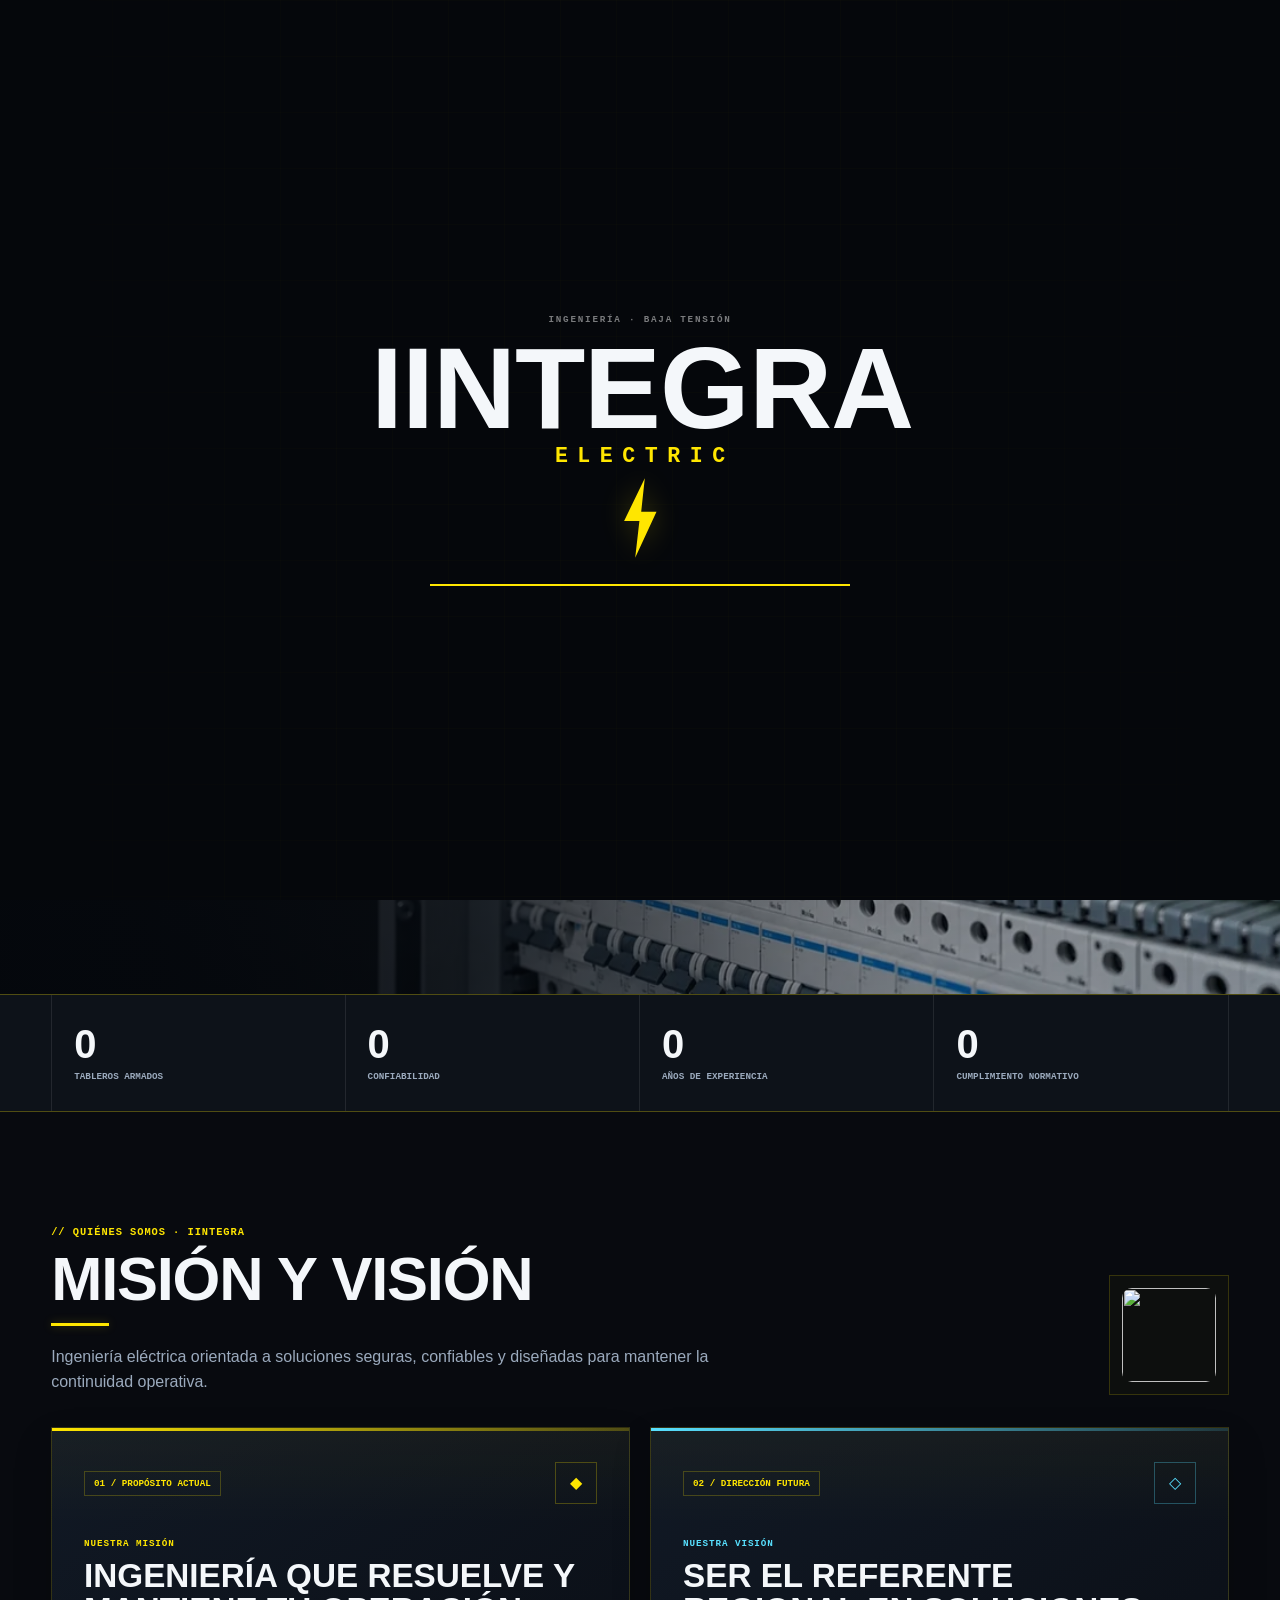
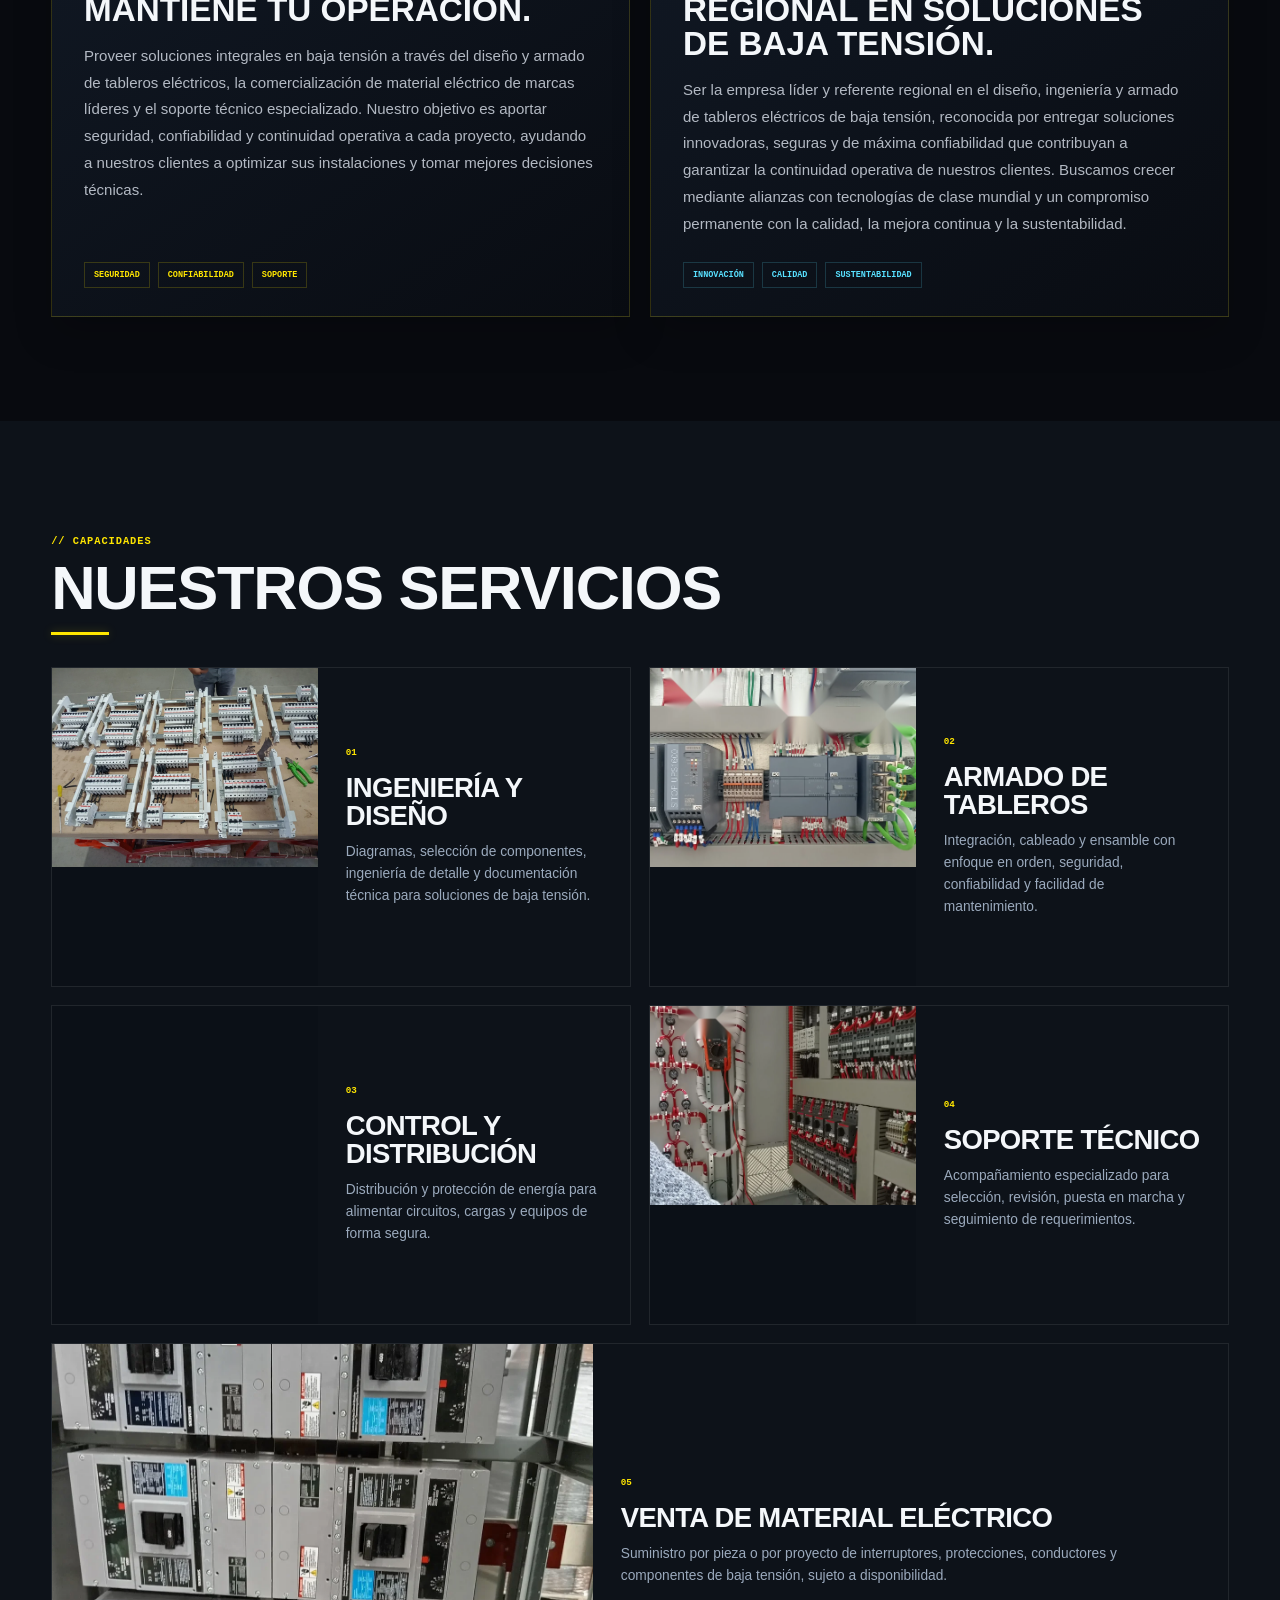
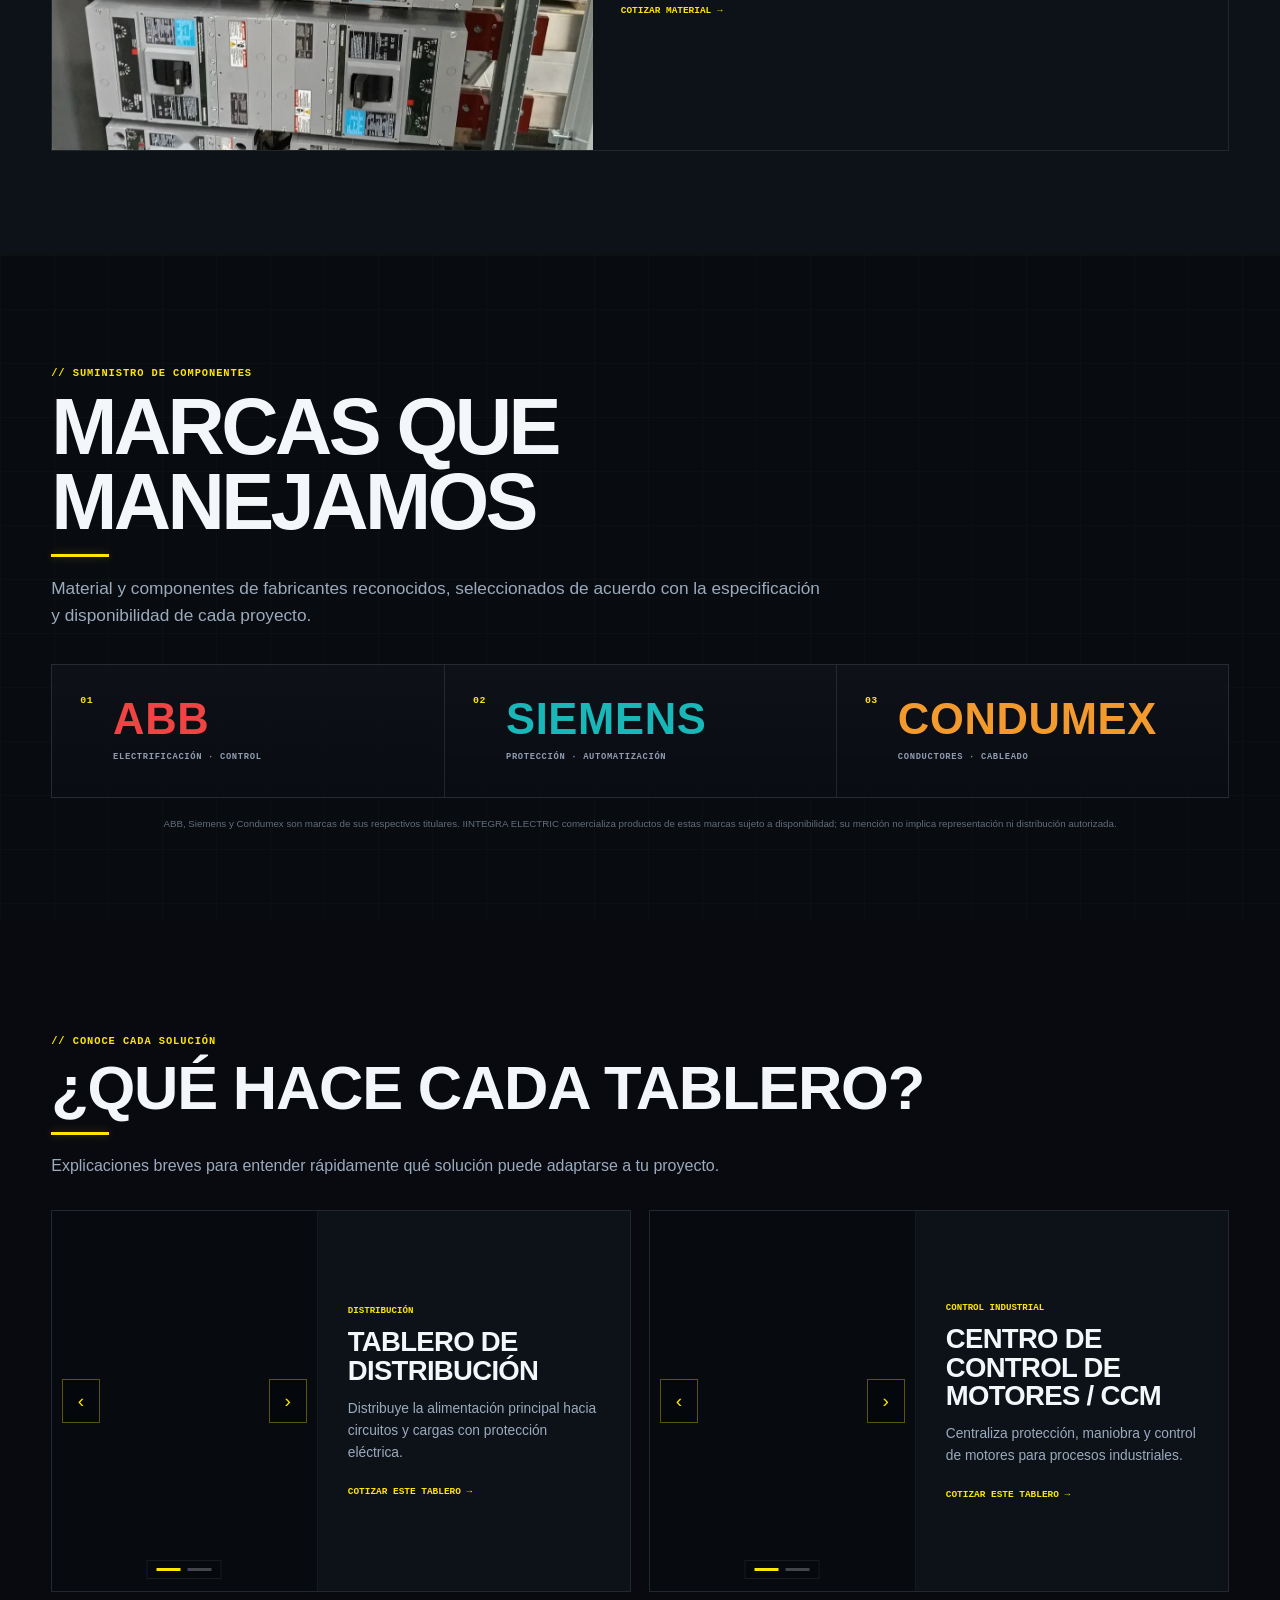
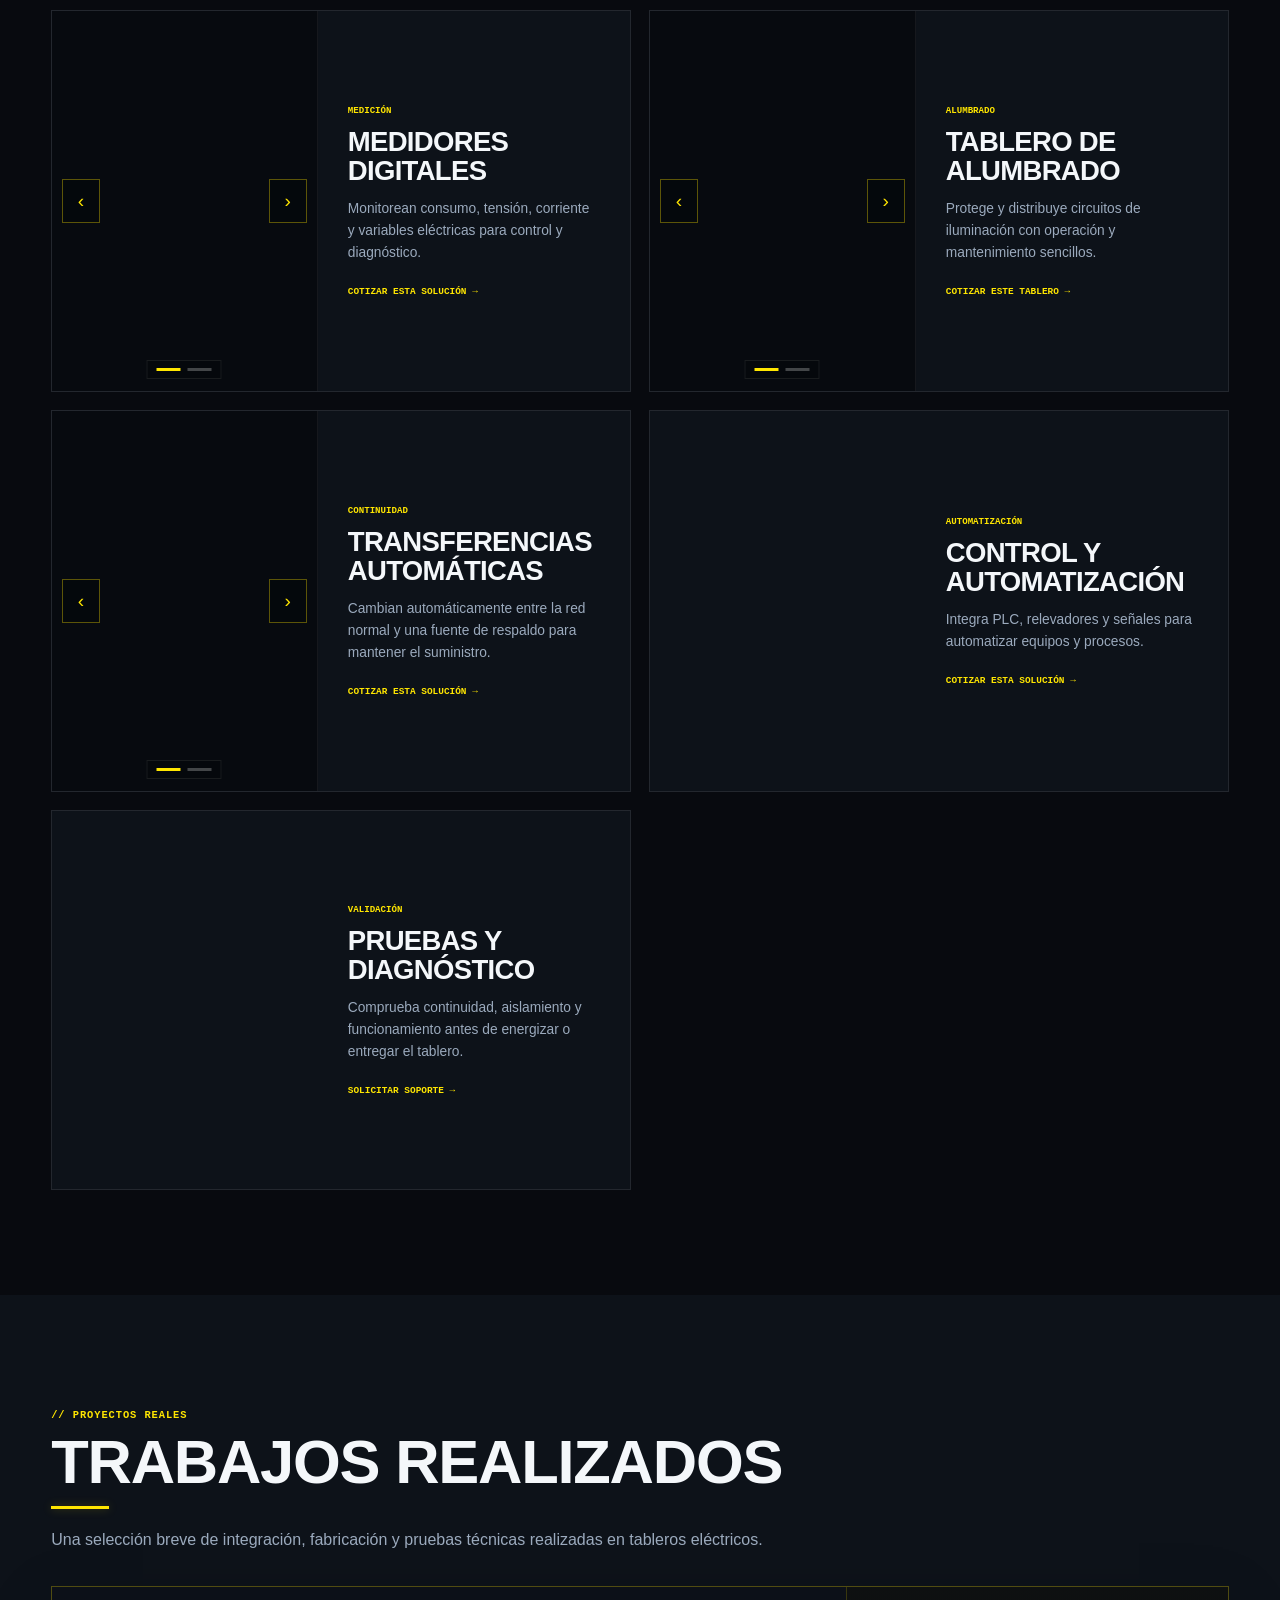
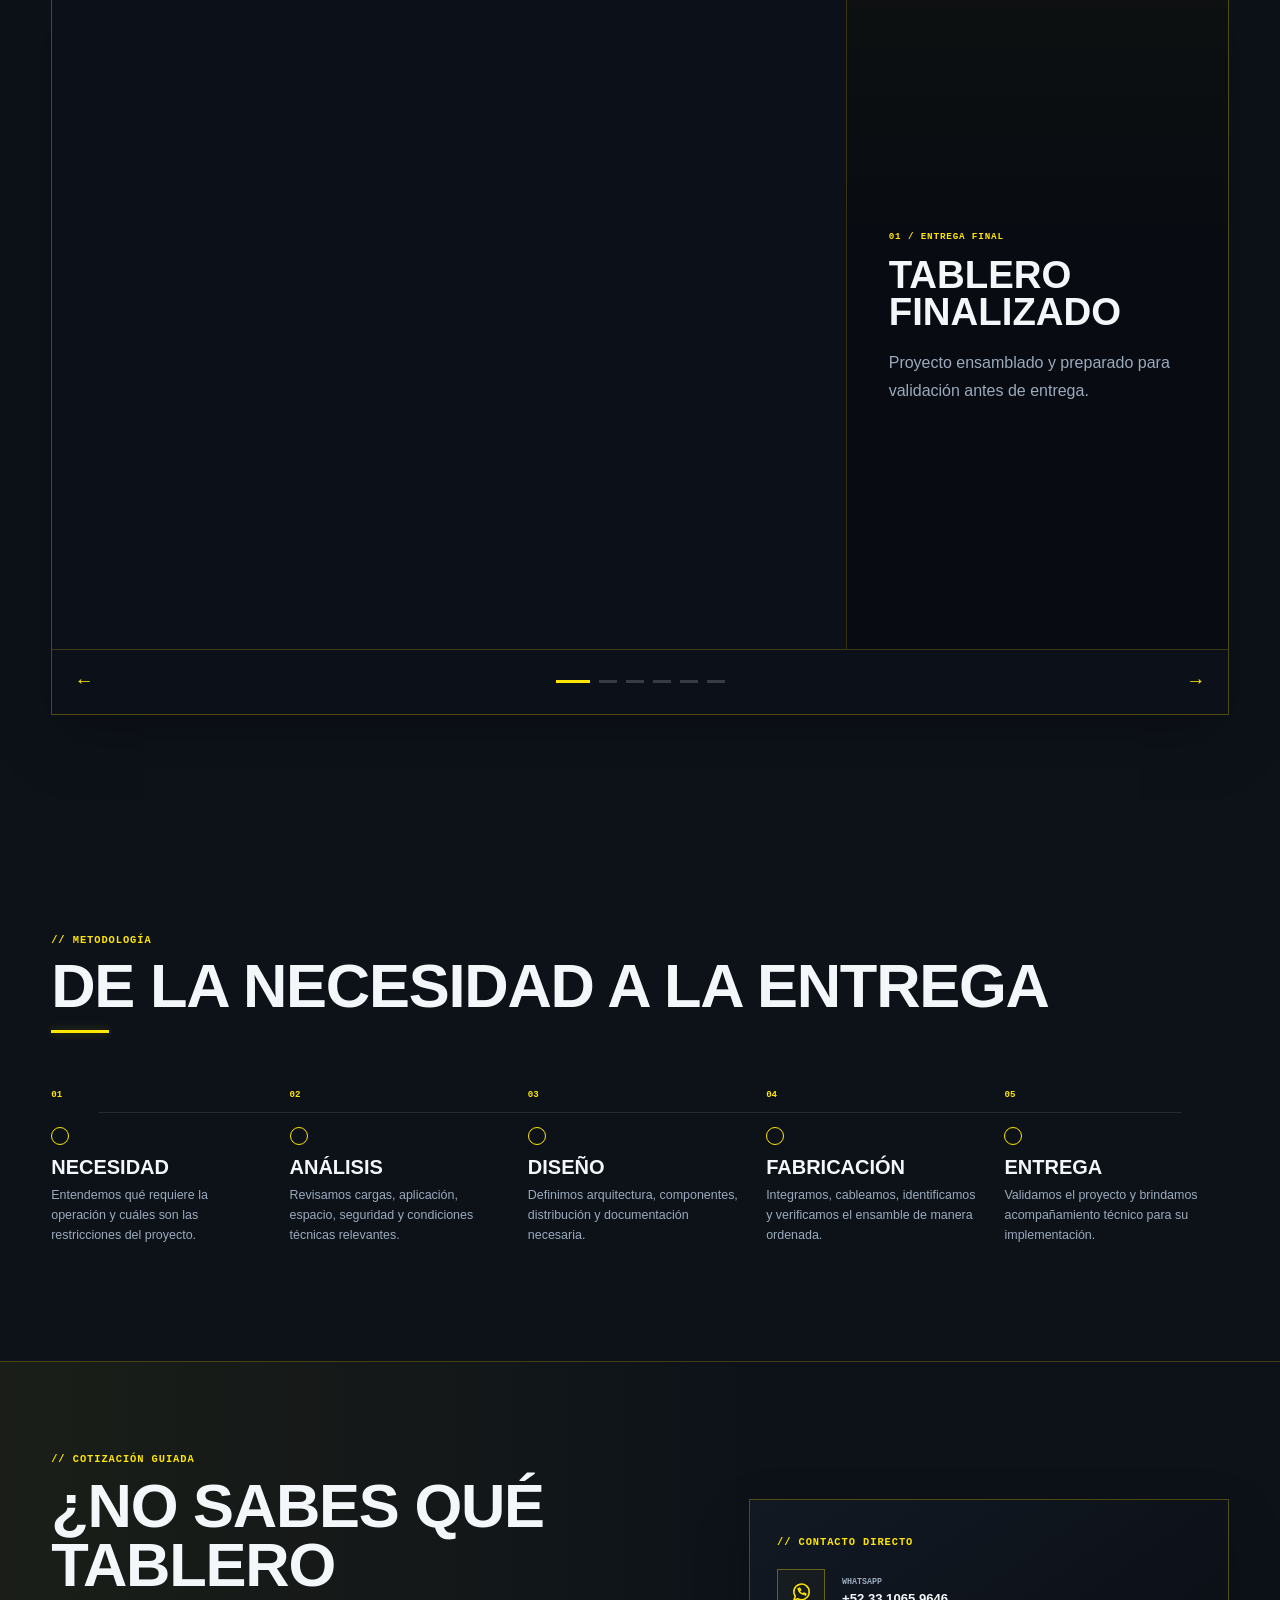
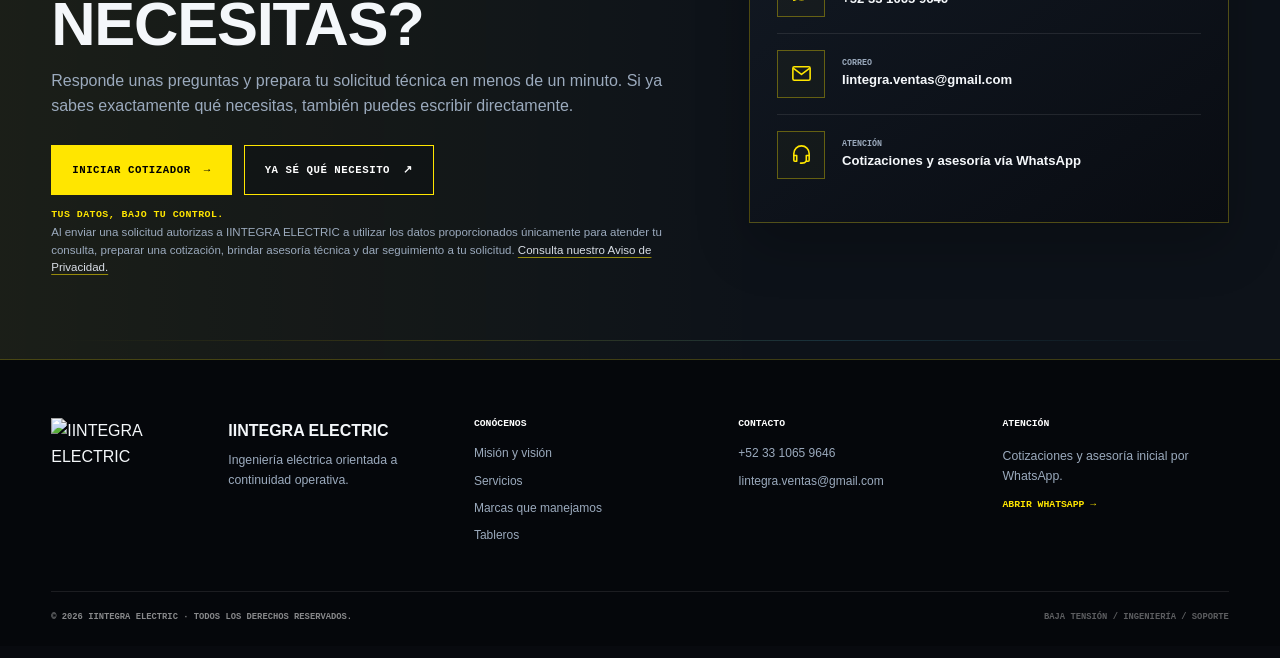
==== commit 66df9133: "Add files via upload cambio de panel" ====
--- a/index.html
+++ b/index.html
@@ -4,7 +4,7 @@
   <meta charset="UTF-8" />
   <meta name="viewport" content="width=device-width, initial-scale=1.0" />
   <meta name="referrer" content="no-referrer" />
-  <meta http-equiv="Content-Security-Policy" content="default-src 'none'; script-src 'self' 'sha256-HhmerUoKEOlUovXvqZUhgbkKrqp0xSJOeiq7lAIf2kc='; script-src-attr 'none'; style-src 'self'; style-src-attr 'none'; img-src 'self' data:; font-src 'self'; connect-src 'none'; media-src 'none'; object-src 'none'; frame-src 'none'; worker-src 'none'; manifest-src 'self'; base-uri 'none'; form-action 'self'; upgrade-insecure-requests; require-trusted-types-for 'script'; trusted-types 'none'" />
+  <meta http-equiv="Content-Security-Policy" content="default-src 'none'; script-src 'self' 'sha256-HhmerUoKEOlUovXvqZUhgbkKrqp0xSJOeiq7lAIf2kc='; script-src-attr 'none'; style-src 'self'; style-src-attr 'none'; img-src 'self' data:; font-src 'self'; connect-src 'self'; media-src 'none'; object-src 'none'; frame-src 'none'; worker-src 'none'; manifest-src 'self'; base-uri 'none'; form-action 'self'; upgrade-insecure-requests; require-trusted-types-for 'script'; trusted-types 'none'" />
   <title>IINTEGRA ELECTRIC | Tableros Eléctricos de Baja Tensión</title>
   <meta name="description" content="IINTEGRA ELECTRIC diseña, arma y prueba tableros eléctricos de baja tensión, CCM, distribución, medición, transferencias automáticas y automatización en México." />
   <meta name="theme-color" content="#080A0F" />
@@ -97,7 +97,7 @@
   <link rel="manifest" href="site.webmanifest" />
 
   <link rel="preload" as="image" href="images/products/distribucion-01.webp?v=120" imagesrcset="images/products/distribucion-01-720.webp?v=120 720w, images/products/distribucion-01.webp?v=120 1200w" imagesizes="(max-width: 700px) 92vw, (max-width: 1100px) 46vw, 620px" fetchpriority="high" />
-  <link rel="stylesheet" href="styles.css?v=136" />
+  <link rel="stylesheet" href="styles.css?v=137" />
 </head>
 
 <body class="intro-active">
@@ -129,7 +129,7 @@
   <header class="navbar" id="navbar">
     <div class="nav-container">
       <a class="brand" href="#inicio" aria-label="Iintegra Electric">
-        <img src="assets/iintegra-logo-client-v135.webp" alt="IINTEGRA ELECTRIC" width="1360" height="420" />
+        <img src="assets/iintegra-logo-ingeniero-v137.webp" alt="IINTEGRA ELECTRIC" width="1360" height="420" />
       </a>
 
       <div class="search-wrap" id="search-wrap">
@@ -142,7 +142,7 @@
 
       <nav class="nav-links" id="nav-links" aria-label="Navegación principal">
         <div class="mobile-menu-brand" aria-hidden="true">
-          <img src="assets/iintegra-emblem-client-v135.png" alt="" width="800" height="800" />
+          <img src="assets/iintegra-emblem-ingeniero-v137.png" alt="" width="800" height="800" />
           <div>
             <strong>IINTEGRA ELECTRIC</strong>
             <span>INGENIERÍA · BAJA TENSIÓN</span>
@@ -273,7 +273,7 @@
           </div>
 
           <div class="section-mark" aria-hidden="true">
-            <img src="assets/iintegra-emblem-client-v135.png" alt="" width="800" height="800" />
+            <img src="assets/iintegra-emblem-ingeniero-v137.png" alt="" width="800" height="800" />
           </div>
         </div>
 
@@ -629,7 +629,7 @@
   <footer class="footer">
     <div class="container footer-grid">
       <div class="footer-brand">
-        <img src="assets/iintegra-logo-client-v135.webp" alt="IINTEGRA ELECTRIC" width="1360" height="420" />
+        <img src="assets/iintegra-logo-ingeniero-v137.webp" alt="IINTEGRA ELECTRIC" width="1360" height="420" />
         <div><strong>IINTEGRA ELECTRIC</strong><p>Ingeniería eléctrica orientada a continuidad operativa.</p></div>
       </div>
 
@@ -744,7 +744,8 @@
     </div>
   </div>
 
-  <script src="script.js?v=133"></script>
+  <script src="cms-public.js?v=141"></script>
+  <script src="script.js?v=140"></script>
 
   <!-- LIGHTBOX / ZOOM DE TRABAJOS -->
   <div class="image-lightbox" id="image-lightbox" aria-hidden="true" inert role="dialog" aria-modal="true" aria-label="Imagen ampliada">
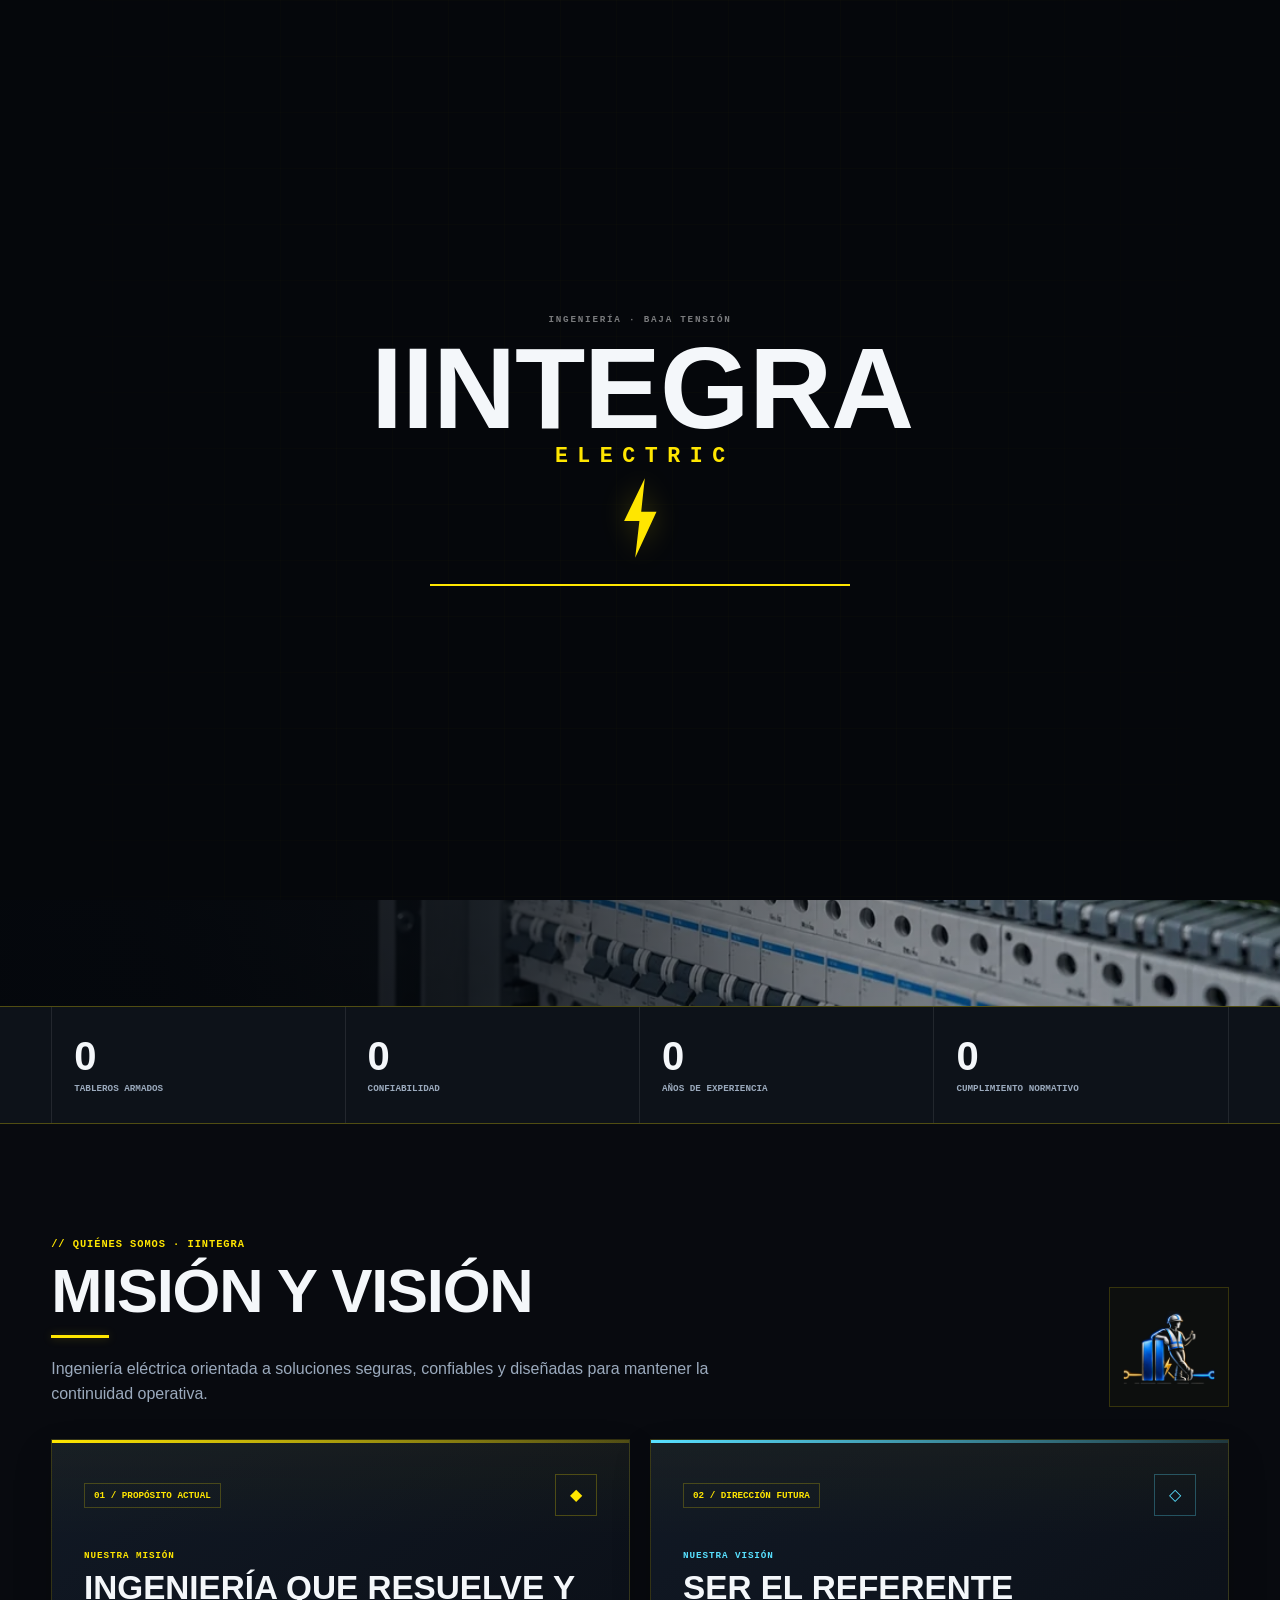
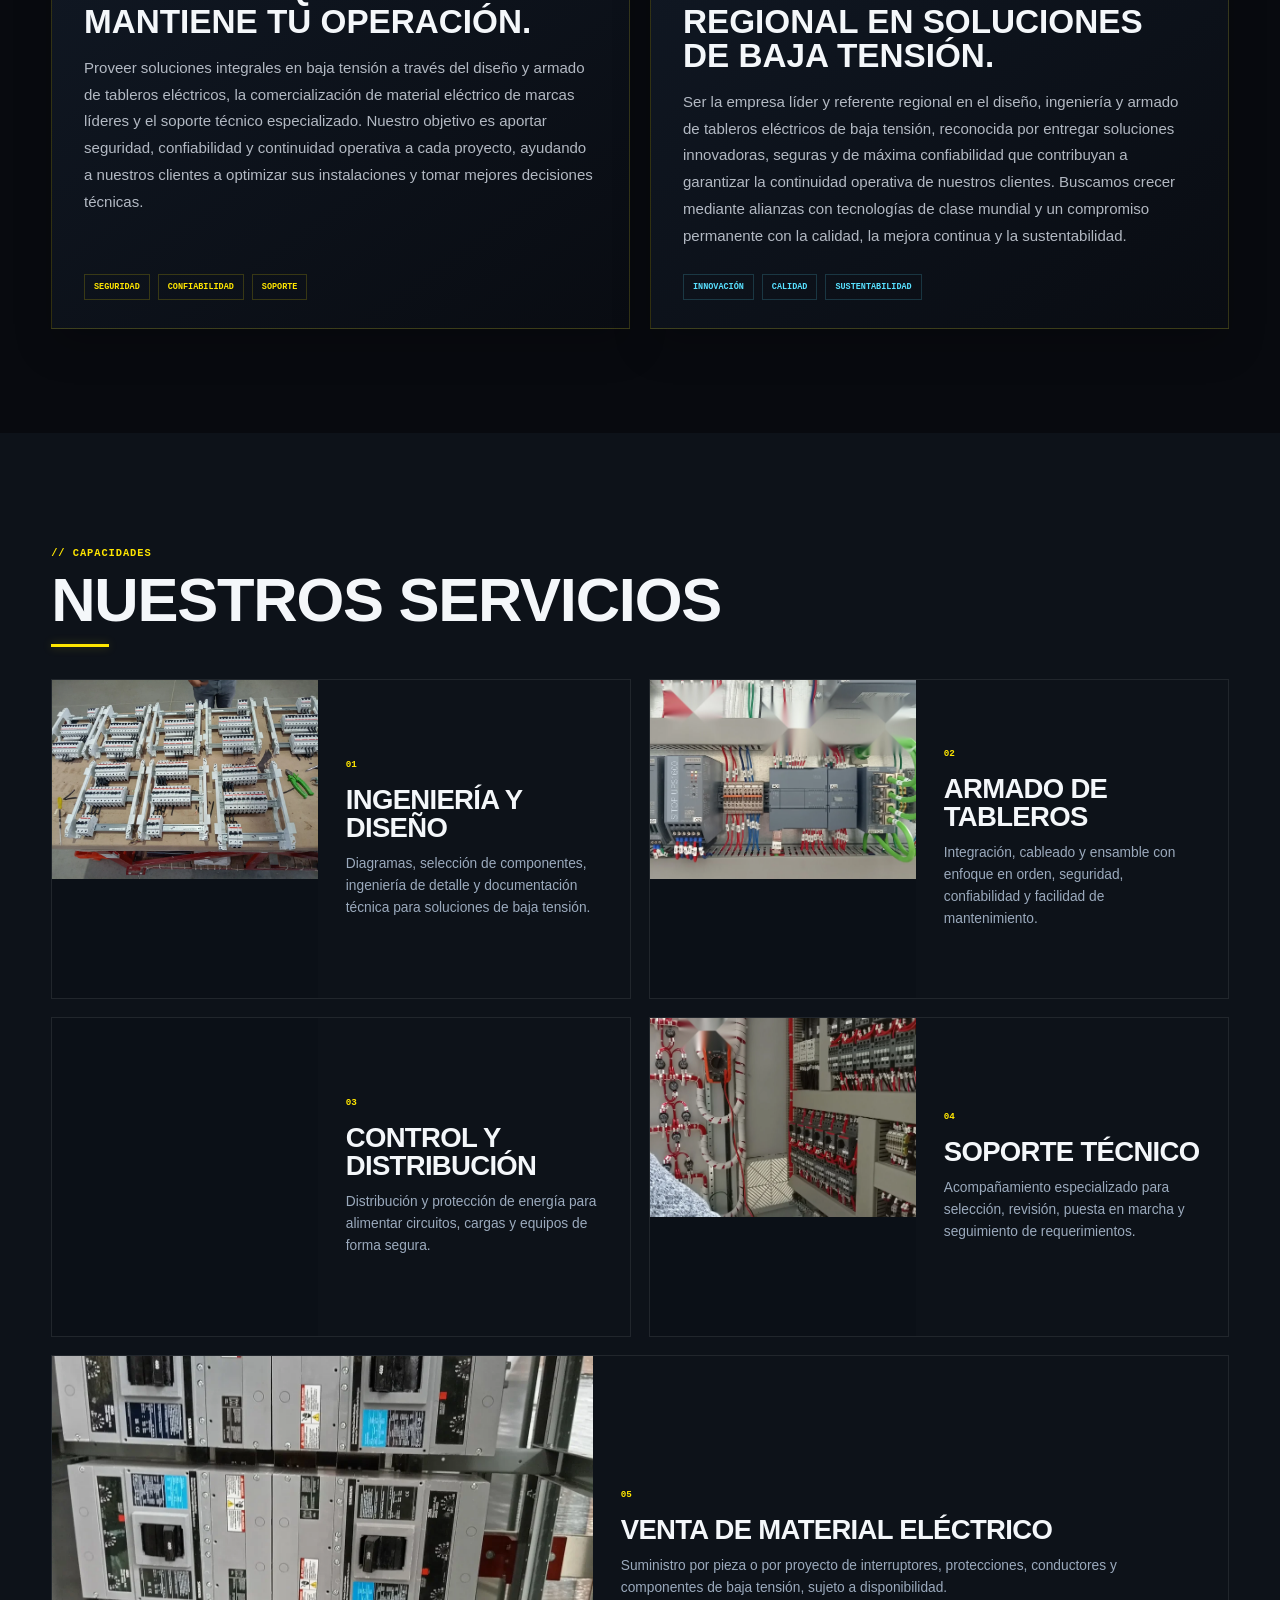
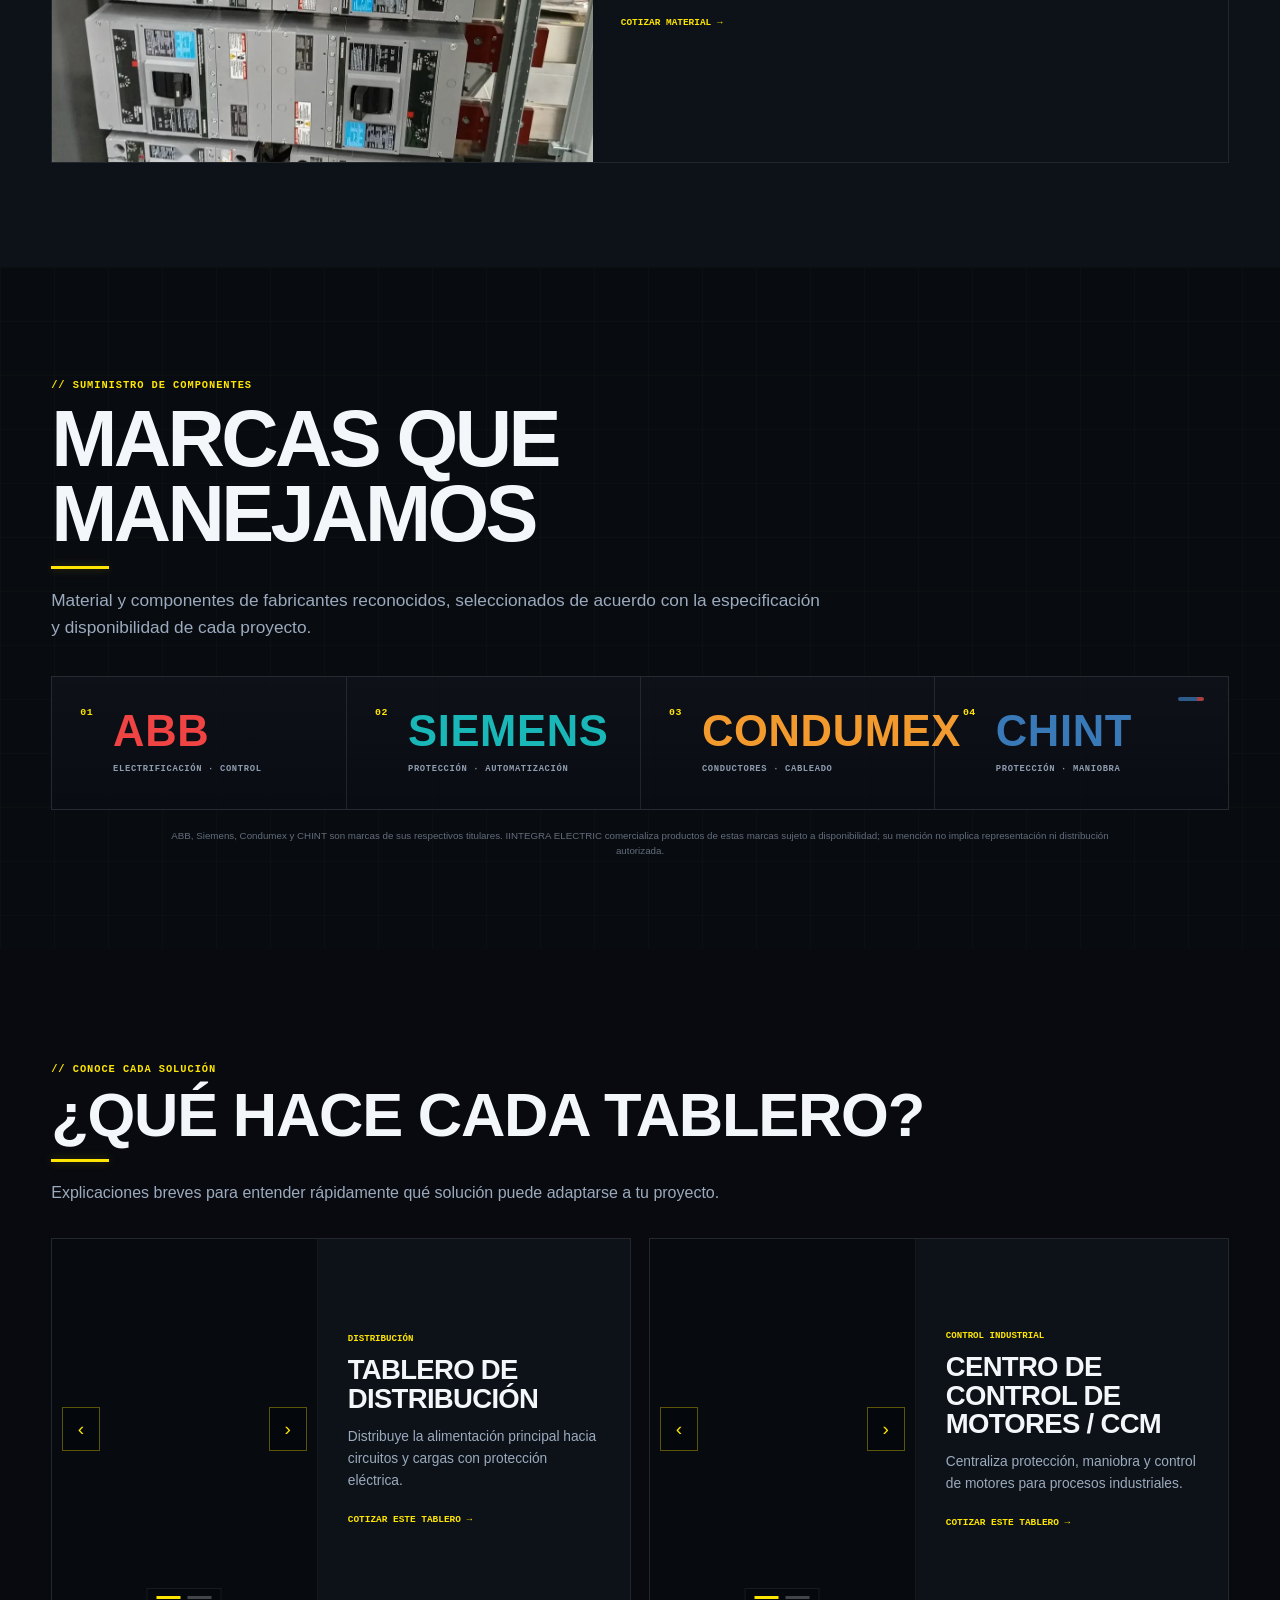
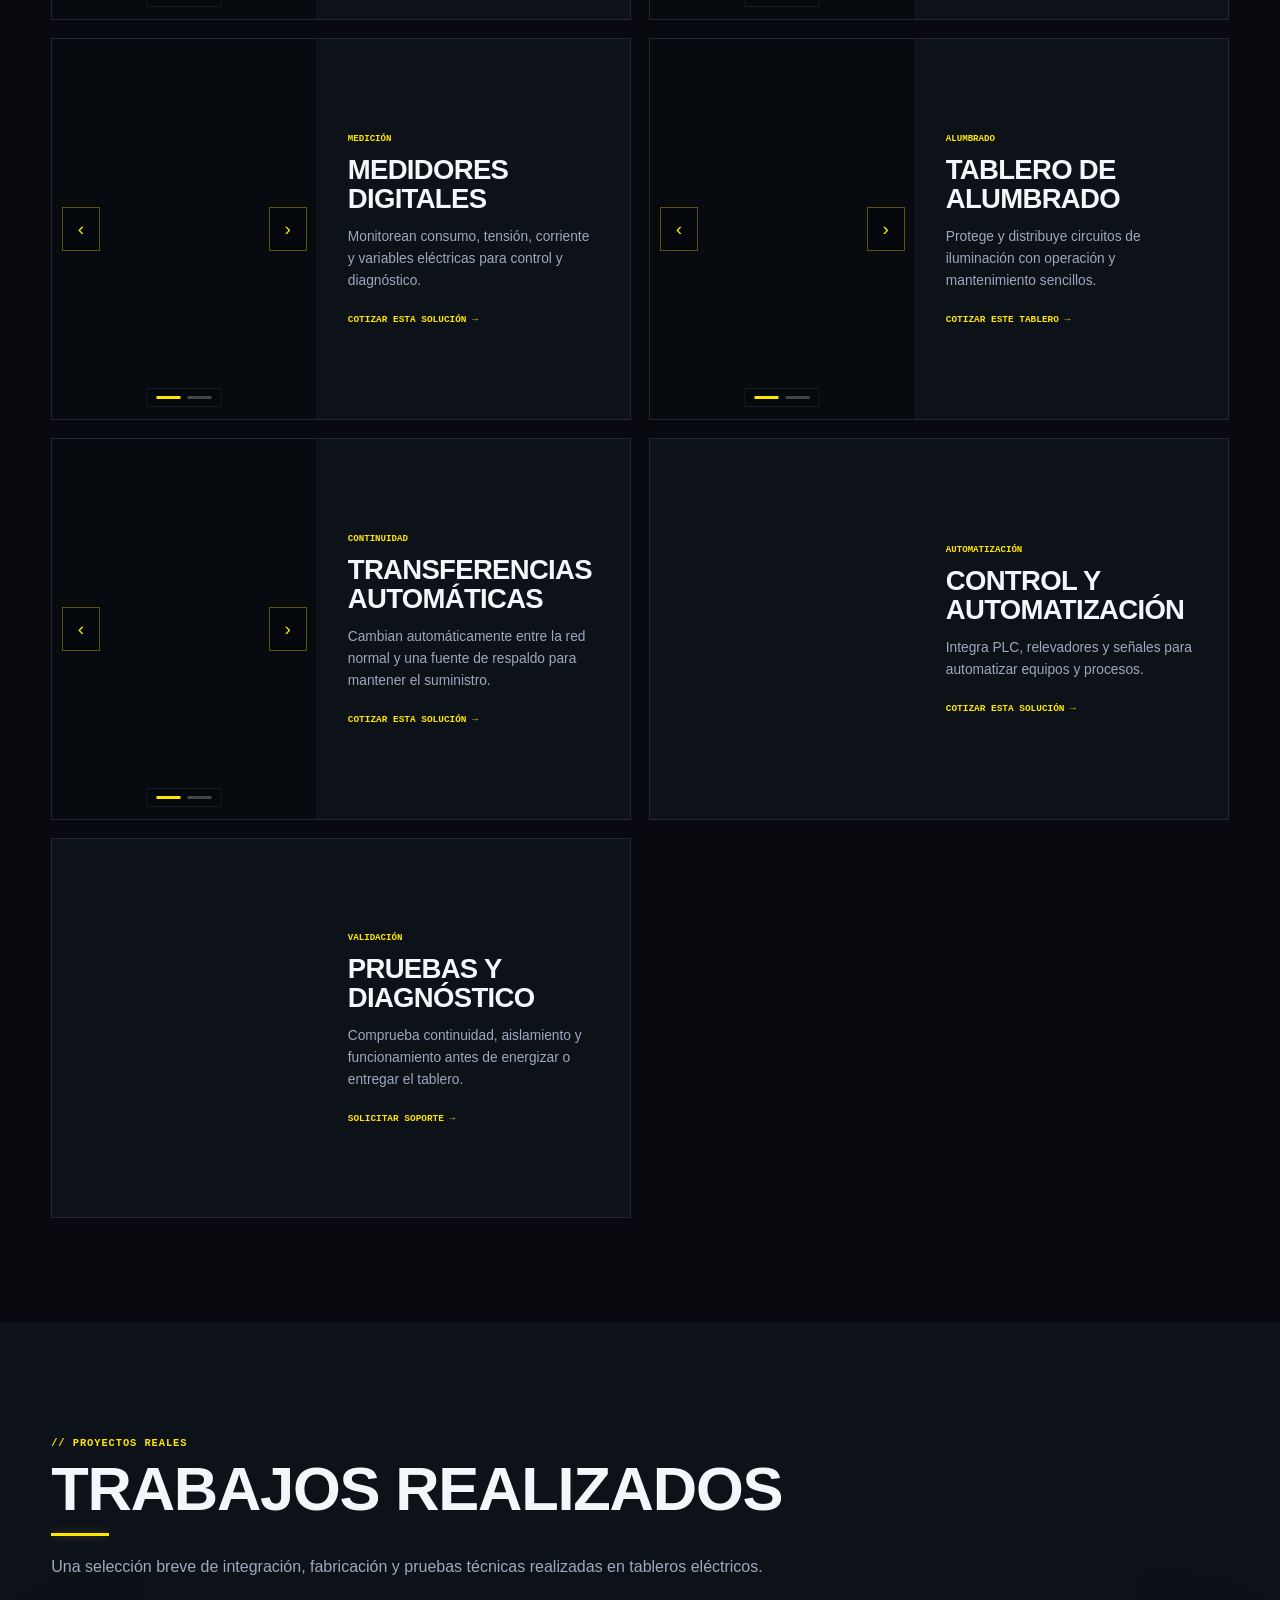
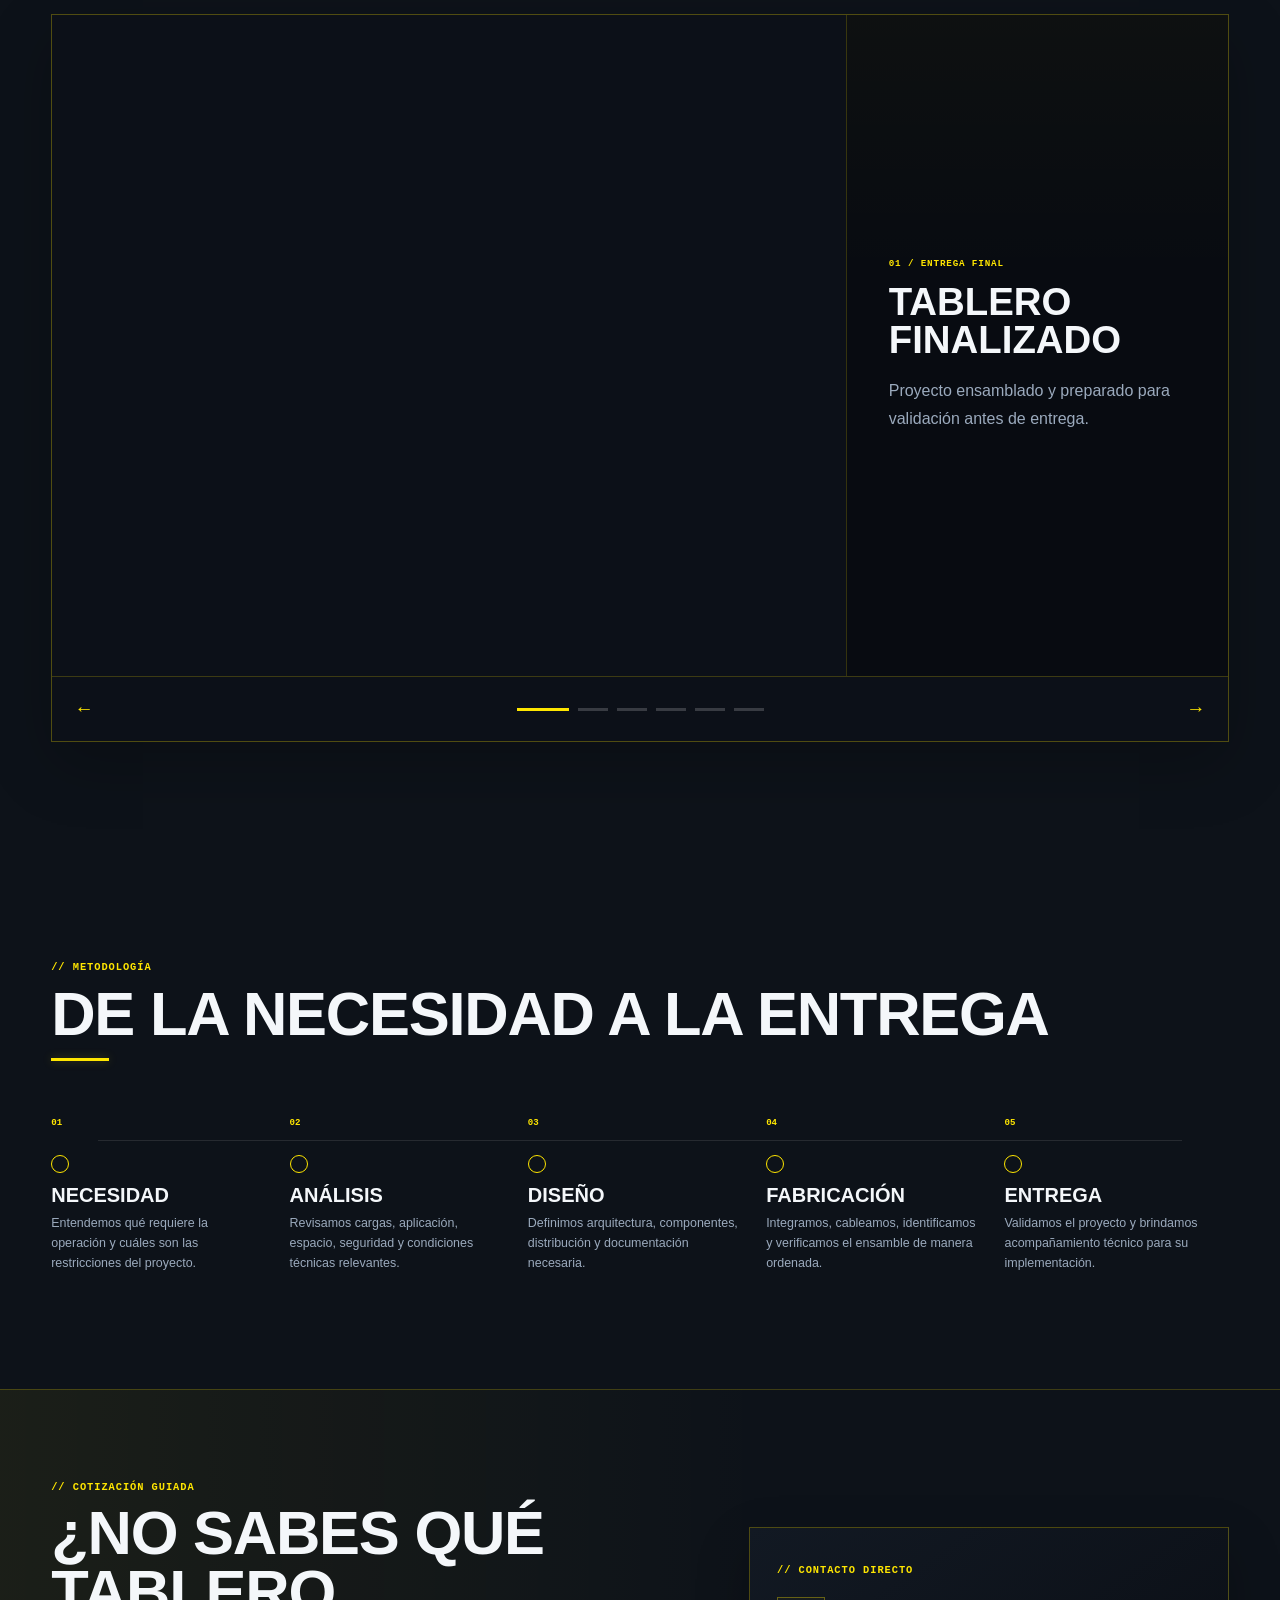
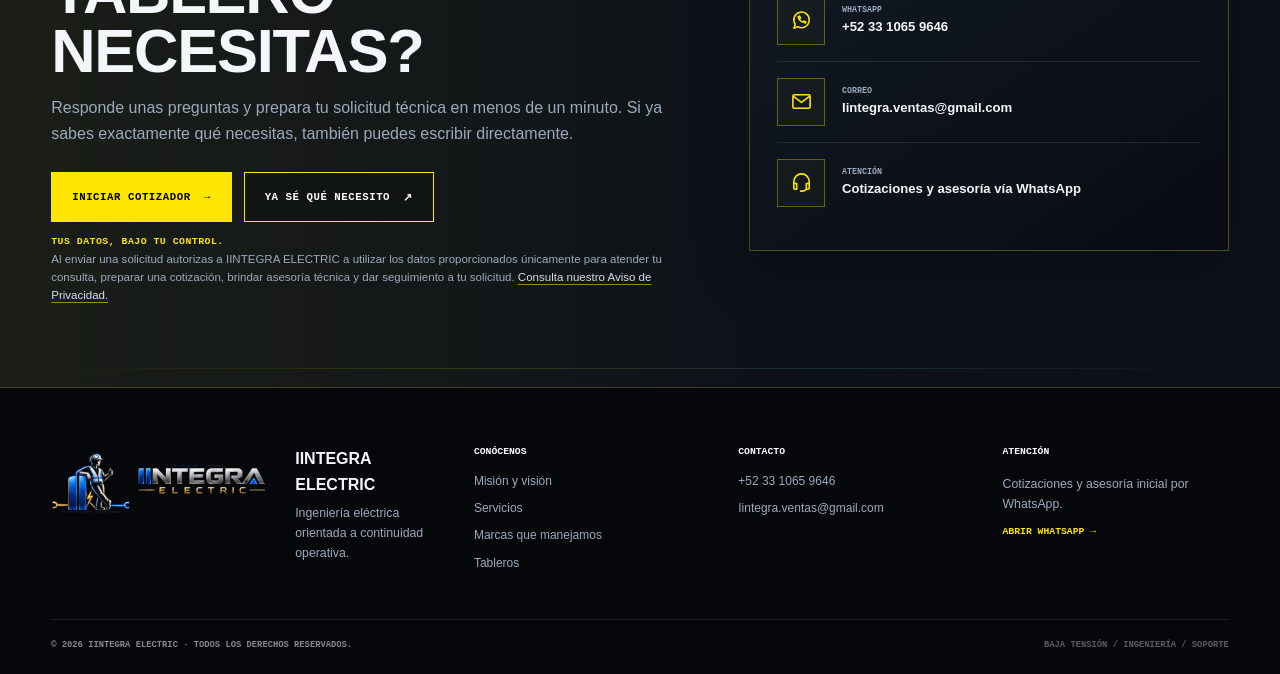
==== commit e6492103: "prueba final para entregar" ====
--- a/index.html
+++ b/index.html
@@ -96,8 +96,8 @@
   <link rel="apple-touch-icon" sizes="180x180" href="assets/apple-touch-icon.png?v=103" />
   <link rel="manifest" href="site.webmanifest" />
 
-  <link rel="preload" as="image" href="images/products/distribucion-01.webp?v=120" imagesrcset="images/products/distribucion-01-720.webp?v=120 720w, images/products/distribucion-01.webp?v=120 1200w" imagesizes="(max-width: 700px) 92vw, (max-width: 1100px) 46vw, 620px" fetchpriority="high" />
-  <link rel="stylesheet" href="styles.css?v=137" />
+  <link rel="preload" as="image" href="images/products/distribucion-01.webp?v=150" imagesrcset="images/products/distribucion-01-720.webp?v=150 720w, images/products/distribucion-01.webp?v=150 1200w" imagesizes="(max-width: 700px) 92vw, (max-width: 1100px) 46vw, 620px" fetchpriority="high" />
+  <link rel="stylesheet" href="styles.css?v=150" />
 </head>
 
 <body class="intro-active">
@@ -207,15 +207,15 @@
 
           <div class="carousel" id="carousel">
             <figure class="carousel-slide active zoomable-slide" tabindex="0" role="button" aria-label="Ampliar imagen">
-              <img class="hero-product hero-product-distribucion" src="images/products/distribucion-01.webp?v=120" alt="Tablero de distribución de baja tensión" fetchpriority="high" decoding="async" srcset="images/products/distribucion-01-720.webp?v=120 720w, images/products/distribucion-01.webp?v=120 1200w" sizes="(max-width: 700px) 92vw, (max-width: 1100px) 46vw, 620px" width="1200" height="1600">
+              <img class="hero-product hero-product-distribucion" src="images/products/distribucion-01.webp?v=150" alt="Tablero de distribución de baja tensión" fetchpriority="high" decoding="async" srcset="images/products/distribucion-01-720.webp?v=150 720w, images/products/distribucion-01.webp?v=150 1200w" sizes="(max-width: 700px) 92vw, (max-width: 1100px) 46vw, 620px" width="1199" height="1600">
               <figcaption>TABLERO DE DISTRIBUCIÓN</figcaption>
             </figure>
             <figure class="carousel-slide zoomable-slide" tabindex="0" role="button" aria-label="Ampliar imagen">
-              <img class="hero-product hero-product-ccm" src="images/products/ccm-01.webp?v=120" alt="Centro de control de motores con elementos de maniobra y protección" loading="lazy" decoding="async" srcset="images/products/ccm-01-720.webp?v=120 720w, images/products/ccm-01-1200.webp?v=120 1200w, images/products/ccm-01.webp?v=120 1800w" sizes="(max-width: 700px) 92vw, (max-width: 1100px) 46vw, 620px" width="1800" height="1350">
+              <img class="hero-product hero-product-ccm" src="images/products/ccm-01.webp?v=150" alt="Centro de control de motores con elementos de maniobra y protección" loading="lazy" decoding="async" srcset="images/products/ccm-01-720.webp?v=150 720w, images/products/ccm-01-1200.webp?v=150 1200w, images/products/ccm-01.webp?v=150 1800w" sizes="(max-width: 700px) 92vw, (max-width: 1100px) 46vw, 620px" width="1600" height="1200">
               <figcaption>CENTRO DE CONTROL DE MOTORES / CCM</figcaption>
             </figure>
             <figure class="carousel-slide zoomable-slide" tabindex="0" role="button" aria-label="Ampliar imagen">
-              <img class="hero-product hero-product-medidores" src="images/products/medidores-digitales-02.webp?v=120" alt="Medidores digitales para supervisión de variables eléctricas" loading="lazy" decoding="async" srcset="images/products/medidores-digitales-02-720.webp?v=120 720w, images/products/medidores-digitales-02-1200.webp?v=120 1200w, images/products/medidores-digitales-02.webp?v=120 1600w" sizes="(max-width: 700px) 92vw, (max-width: 1100px) 46vw, 620px" width="1600" height="1200">
+              <img class="hero-product hero-product-medidores" src="images/products/medidores-digitales-02.webp?v=150" alt="Medidores digitales para supervisión de variables eléctricas" loading="lazy" decoding="async" srcset="images/products/medidores-digitales-02-720.webp?v=150 720w, images/products/medidores-digitales-02-1200.webp?v=150 1200w, images/products/medidores-digitales-02.webp?v=150 1600w" sizes="(max-width: 700px) 92vw, (max-width: 1100px) 46vw, 620px" width="1600" height="1200">
               <figcaption>MEDIDORES DIGITALES</figcaption>
             </figure>
             <figure class="carousel-slide zoomable-slide" tabindex="0" role="button" aria-label="Ampliar imagen">
@@ -339,7 +339,7 @@
           </article>
 
           <article class="service-card scroll-reveal">
-            <div class="service-image"><img src="images/products/distribucion-01.webp?v=120" alt="Tablero de distribución de baja tensión" loading="lazy" decoding="async" width="1200" height="1600" /></div>
+            <div class="service-image"><img src="images/products/distribucion-01.webp?v=150" alt="Tablero de distribución de baja tensión" loading="lazy" decoding="async" width="1199" height="1600" /></div>
             <div class="service-copy"><span>03</span><h3>CONTROL Y DISTRIBUCIÓN</h3><p>Distribución y protección de energía para alimentar circuitos, cargas y equipos de forma segura.</p></div>
           </article>
 
@@ -398,10 +398,18 @@
               <small>CONDUCTORES · CABLEADO</small>
             </div>
           </article>
+
+          <article class="brand-pill brand-pill-chint" aria-label="CHINT">
+            <span class="brand-index">04</span>
+            <div>
+              <strong>CHINT</strong>
+              <small>PROTECCIÓN · MANIOBRA</small>
+            </div>
+          </article>
         </div>
 
         <p class="brands-note brands-legal-note scroll-reveal">
-          ABB, Siemens y Condumex son marcas de sus respectivos titulares. IINTEGRA ELECTRIC comercializa
+          ABB, Siemens, Condumex y CHINT son marcas de sus respectivos titulares. IINTEGRA ELECTRIC comercializa
           productos de estas marcas sujeto a disponibilidad; su mención no implica representación ni distribución autorizada.
         </p>
       </div>
@@ -424,8 +432,8 @@
           <article class="solution-card scroll-reveal" id="distribucion" data-id="distribucion" tabindex="-1">
             <div class="product-media" data-product-carousel>
               <div class="product-slides">
-                <img class="product-slide active" src="images/products/distribucion-01.webp?v=120" alt="Tablero de distribución de baja tensión" loading="lazy" decoding="async" width="1200" height="1600" />
-                <img class="product-slide" src="images/products/distribucion-02.webp?v=120" alt="Interior de tablero de distribución" loading="lazy" decoding="async" width="1200" height="1600" />
+                <img class="product-slide active" src="images/products/distribucion-01.webp?v=150" alt="Tablero de distribución de baja tensión" loading="lazy" decoding="async" width="1199" height="1600" />
+                <img class="product-slide" src="images/products/distribucion-02.webp?v=150" alt="Interior de tablero de distribución" loading="lazy" decoding="async" width="948" height="1600" />
               </div>
               <button class="product-arrow prev" type="button" aria-label="Imagen anterior">‹</button>
               <button class="product-arrow next" type="button" aria-label="Imagen siguiente">›</button>
@@ -437,8 +445,8 @@
           <article class="solution-card scroll-reveal" id="ccm" data-id="ccm" tabindex="-1">
             <div class="product-media" data-product-carousel>
               <div class="product-slides">
-                <img class="product-slide active" src="images/products/ccm-01.webp?v=120" alt="Centro de control de motores con elementos de maniobra" loading="lazy" decoding="async" width="1800" height="1350" />
-                <img class="product-slide" src="images/products/ccm-02.webp?v=120" alt="Centro de control de motores con variadores" loading="lazy" decoding="async" width="1350" height="1800" />
+                <img class="product-slide active" src="images/products/ccm-01.webp?v=150" alt="Centro de control de motores con elementos de maniobra" loading="lazy" decoding="async" width="1600" height="1200" />
+                <img class="product-slide" src="images/products/ccm-02.webp?v=150" alt="Centro de control de motores con variadores" loading="lazy" decoding="async" width="1010" height="1600" />
               </div>
               <button class="product-arrow prev" type="button" aria-label="Imagen anterior">‹</button>
               <button class="product-arrow next" type="button" aria-label="Imagen siguiente">›</button>
@@ -450,8 +458,8 @@
           <article class="solution-card scroll-reveal" id="medidores" data-id="medidores" tabindex="-1">
             <div class="product-media" data-product-carousel>
               <div class="product-slides">
-                <img class="product-slide active" src="images/products/medidores-digitales-01.webp?v=120" alt="Medidores digitales instalados en gabinete" loading="lazy" decoding="async" width="1600" height="1200" />
-                <img class="product-slide" src="images/products/medidores-digitales-02.webp?v=120" alt="Lectura de medidores digitales" loading="lazy" decoding="async" width="1600" height="1200" />
+                <img class="product-slide active" src="images/products/medidores-digitales-01.webp?v=150" alt="Medidores digitales instalados en gabinete" loading="lazy" decoding="async" width="1600" height="1200" />
+                <img class="product-slide" src="images/products/medidores-digitales-02.webp?v=150" alt="Lectura de medidores digitales" loading="lazy" decoding="async" width="1600" height="1200" />
               </div>
               <button class="product-arrow prev" type="button" aria-label="Imagen anterior">‹</button>
               <button class="product-arrow next" type="button" aria-label="Imagen siguiente">›</button>
@@ -463,8 +471,8 @@
           <article class="solution-card scroll-reveal" id="alumbrado" data-id="alumbrado" tabindex="-1">
             <div class="product-media" data-product-carousel>
               <div class="product-slides">
-                <img class="product-slide active" src="images/products/alumbrado-01.webp?v=120" alt="Tablero de alumbrado con interruptores derivados" loading="lazy" decoding="async" width="1200" height="1600" />
-                <img class="product-slide" src="images/products/alumbrado-02.webp?v=120" alt="Frente de tablero de alumbrado" loading="lazy" decoding="async" width="1200" height="1600" />
+                <img class="product-slide active" src="images/products/alumbrado-01.webp?v=150" alt="Tablero de alumbrado con interruptores derivados" loading="lazy" decoding="async" width="1280" height="853" />
+                <img class="product-slide" src="images/products/alumbrado-02.webp?v=150" alt="Frente de tablero de alumbrado" loading="lazy" decoding="async" width="892" height="1600" />
               </div>
               <button class="product-arrow prev" type="button" aria-label="Imagen anterior">‹</button>
               <button class="product-arrow next" type="button" aria-label="Imagen siguiente">›</button>
@@ -476,8 +484,8 @@
           <article class="solution-card scroll-reveal" id="transferencias" data-id="transferencias" tabindex="-1">
             <div class="product-media" data-product-carousel>
               <div class="product-slides">
-                <img class="product-slide active" src="images/products/transferencias-01.webp?v=120" alt="Control de transferencia automática" loading="lazy" decoding="async" width="1200" height="1600" />
-                <img class="product-slide" src="images/products/transferencias-02.webp?v=120" alt="Prueba de tablero de transferencia automática" loading="lazy" decoding="async" width="1200" height="1600" />
+                <img class="product-slide active" src="images/products/transferencias-01.webp?v=150" alt="Control de transferencia automática" loading="lazy" decoding="async" width="976" height="1289" />
+                <img class="product-slide" src="images/products/transferencias-02.webp?v=150" alt="Prueba de tablero de transferencia automática" loading="lazy" decoding="async" width="1028" height="1525" />
               </div>
               <button class="product-arrow prev" type="button" aria-label="Imagen anterior">‹</button>
               <button class="product-arrow next" type="button" aria-label="Imagen siguiente">›</button>
@@ -516,7 +524,7 @@
         <div class="projects-carousel scroll-reveal" id="projects-carousel">
           <div class="projects-stage">
             <figure class="project-slide active">
-              <img src="images/real/proyecto-finalizado.webp" alt="Tablero finalizado en área de pruebas" loading="lazy" decoding="async" width="1200" height="1600" />
+              <img src="images/real/proyecto-finalizado-recorte.webp" alt="Tablero finalizado en área de pruebas" loading="lazy" decoding="async" width="1200" height="1600" />
               <figcaption><span>01 / ENTREGA FINAL</span><strong>TABLERO FINALIZADO</strong><p>Proyecto ensamblado y preparado para validación antes de entrega.</p></figcaption>
             </figure>
             <figure class="project-slide">
@@ -524,7 +532,7 @@
               <figcaption><span>02 / AUTOMATIZACIÓN</span><strong>CONTROL PLC INDUSTRIAL</strong><p>Integración de PLC, fuente SITOP, comunicaciones y cableado identificado.</p></figcaption>
             </figure>
             <figure class="project-slide">
-              <img src="images/real/prueba-aislamiento.webp" alt="Prueba de aislamiento con equipo de medición" loading="lazy" decoding="async" width="1200" height="1600" />
+              <img src="images/real/prueba-aislamiento-recorte.webp" alt="Prueba de aislamiento con equipo de medición" loading="lazy" decoding="async" width="1200" height="1600" />
               <figcaption><span>03 / VALIDACIÓN</span><strong>PRUEBA DE AISLAMIENTO</strong><p>Comprobación eléctrica previa a la liberación del tablero.</p></figcaption>
             </figure>
             <figure class="project-slide">
--- a/styles.css
+++ b/styles.css
@@ -4114,3 +4114,52 @@
 @media(max-width:430px){
   .brand img{ width:158px !important; height:52px !important; }
 }
+
+
+/* =========================================================
+   V150 FINAL — CUARTA MARCA + PRESENTACIÓN RESPONSIVE
+   CHINT se representa mediante texto/color de referencia,
+   sin reproducir su logotipo oficial.
+========================================================= */
+
+@media (min-width:1101px){
+  .brands-rail{
+    grid-template-columns:repeat(4,minmax(0,1fr)) !important;
+  }
+}
+
+@media (min-width:851px) and (max-width:1100px){
+  .brands-rail{
+    grid-template-columns:repeat(2,minmax(0,1fr)) !important;
+  }
+
+  .brands-rail .brand-pill:nth-child(3){
+    border-left:0 !important;
+    border-top:1px solid rgba(255,255,255,.10);
+  }
+
+  .brands-rail .brand-pill:nth-child(4){
+    border-top:1px solid rgba(255,255,255,.10);
+  }
+}
+
+/* Referencia cromática propia, no reproducción de identidad gráfica oficial. */
+.brands-rail .brand-pill:nth-child(4) strong{
+  color:#3979B8 !important;
+}
+
+.brands-rail .brand-pill:nth-child(4)::after{
+  background:linear-gradient(90deg,#3979B8 0 72%,#E45151 72% 100%) !important;
+}
+
+.brands-rail .brand-pill:nth-child(4)::before{
+  content:"";
+  position:absolute;
+  top:20px;
+  right:24px;
+  width:26px;
+  height:4px;
+  border-radius:999px;
+  background:linear-gradient(90deg,#3979B8 0 72%,#E45151 72% 100%);
+  opacity:.72;
+}
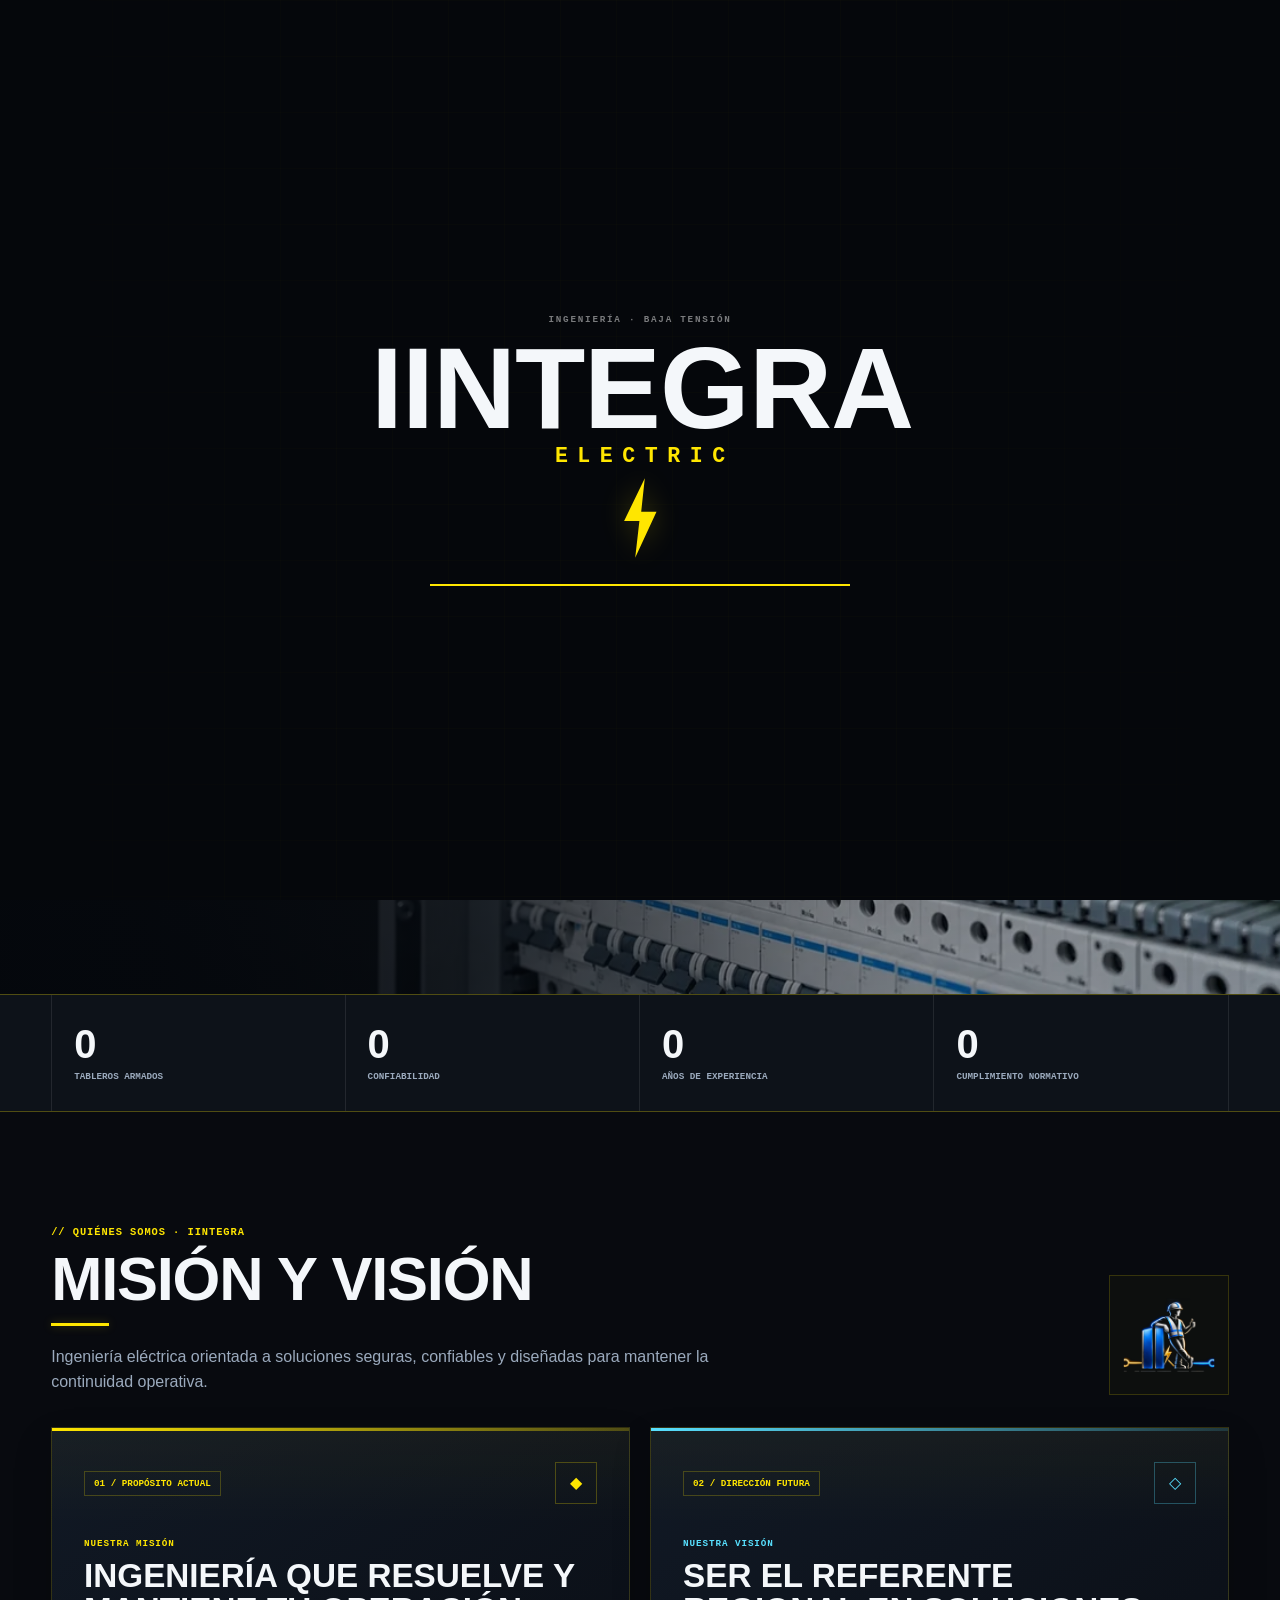
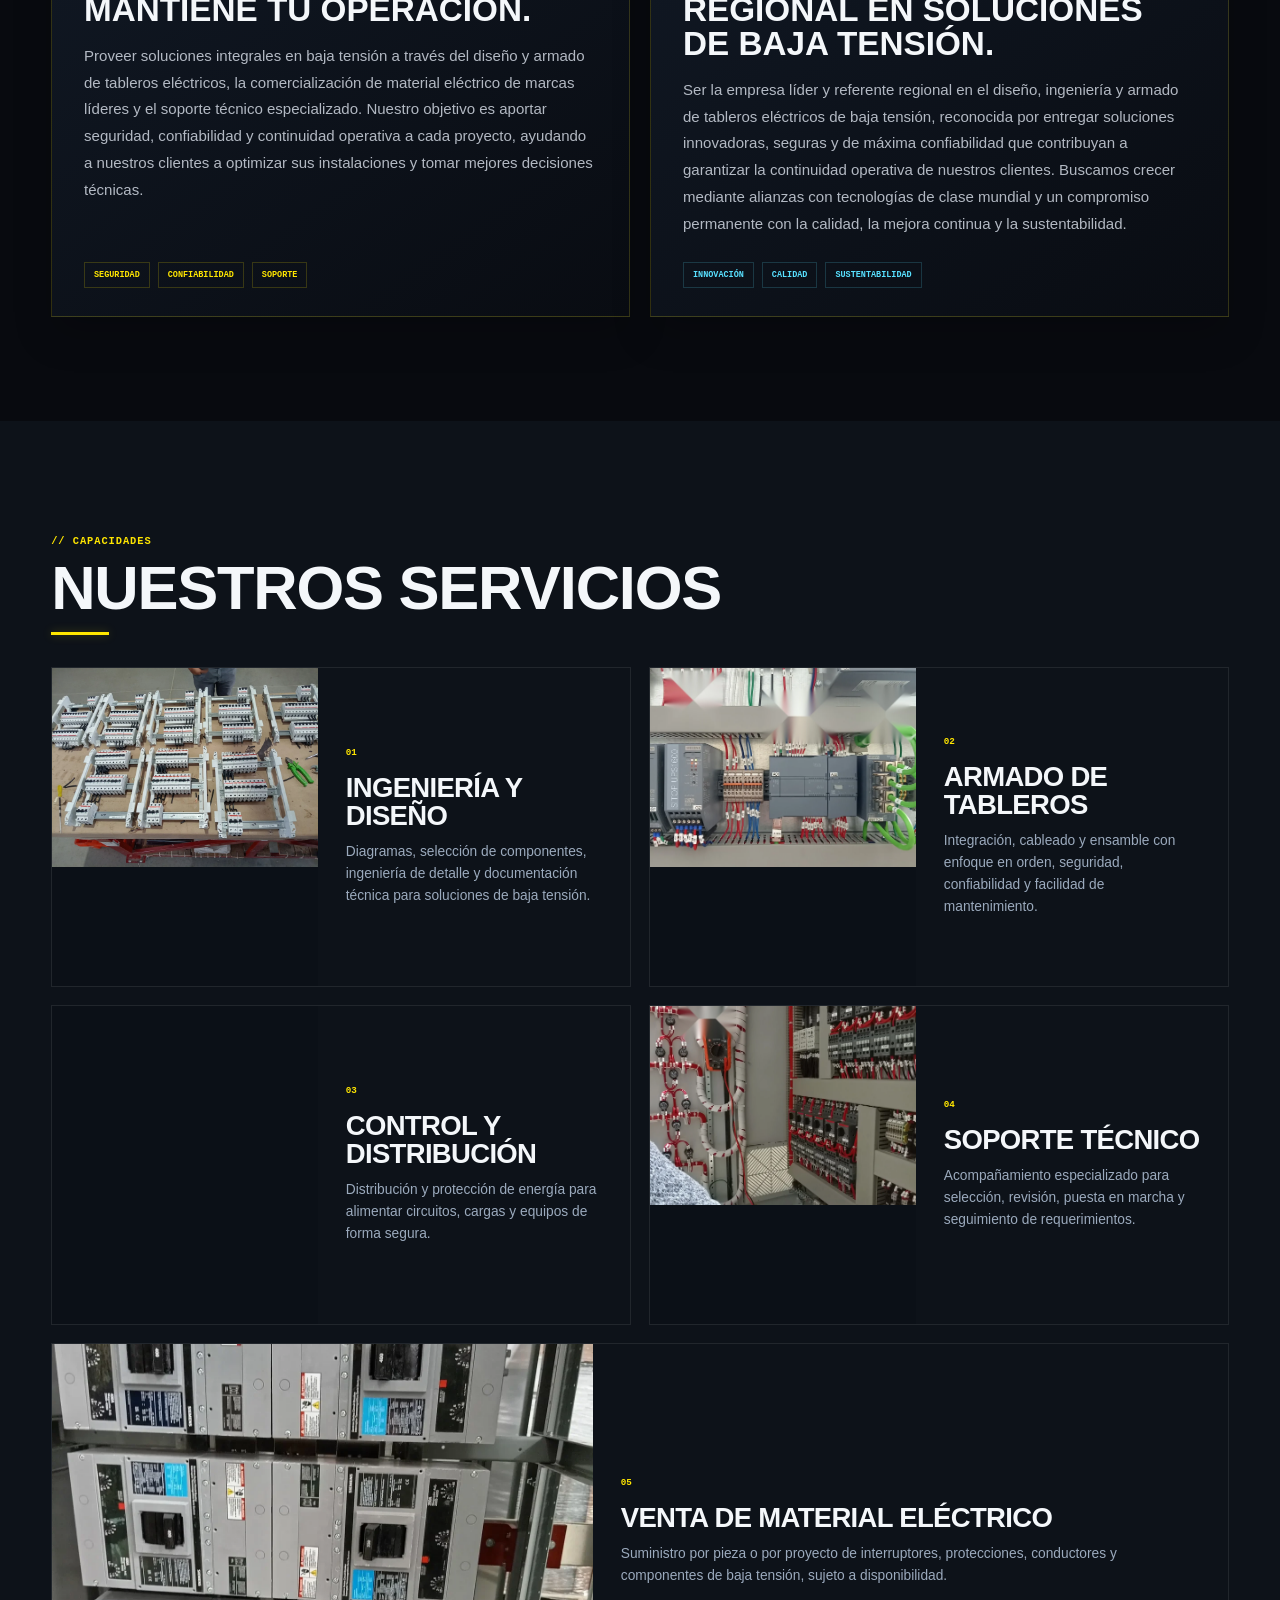
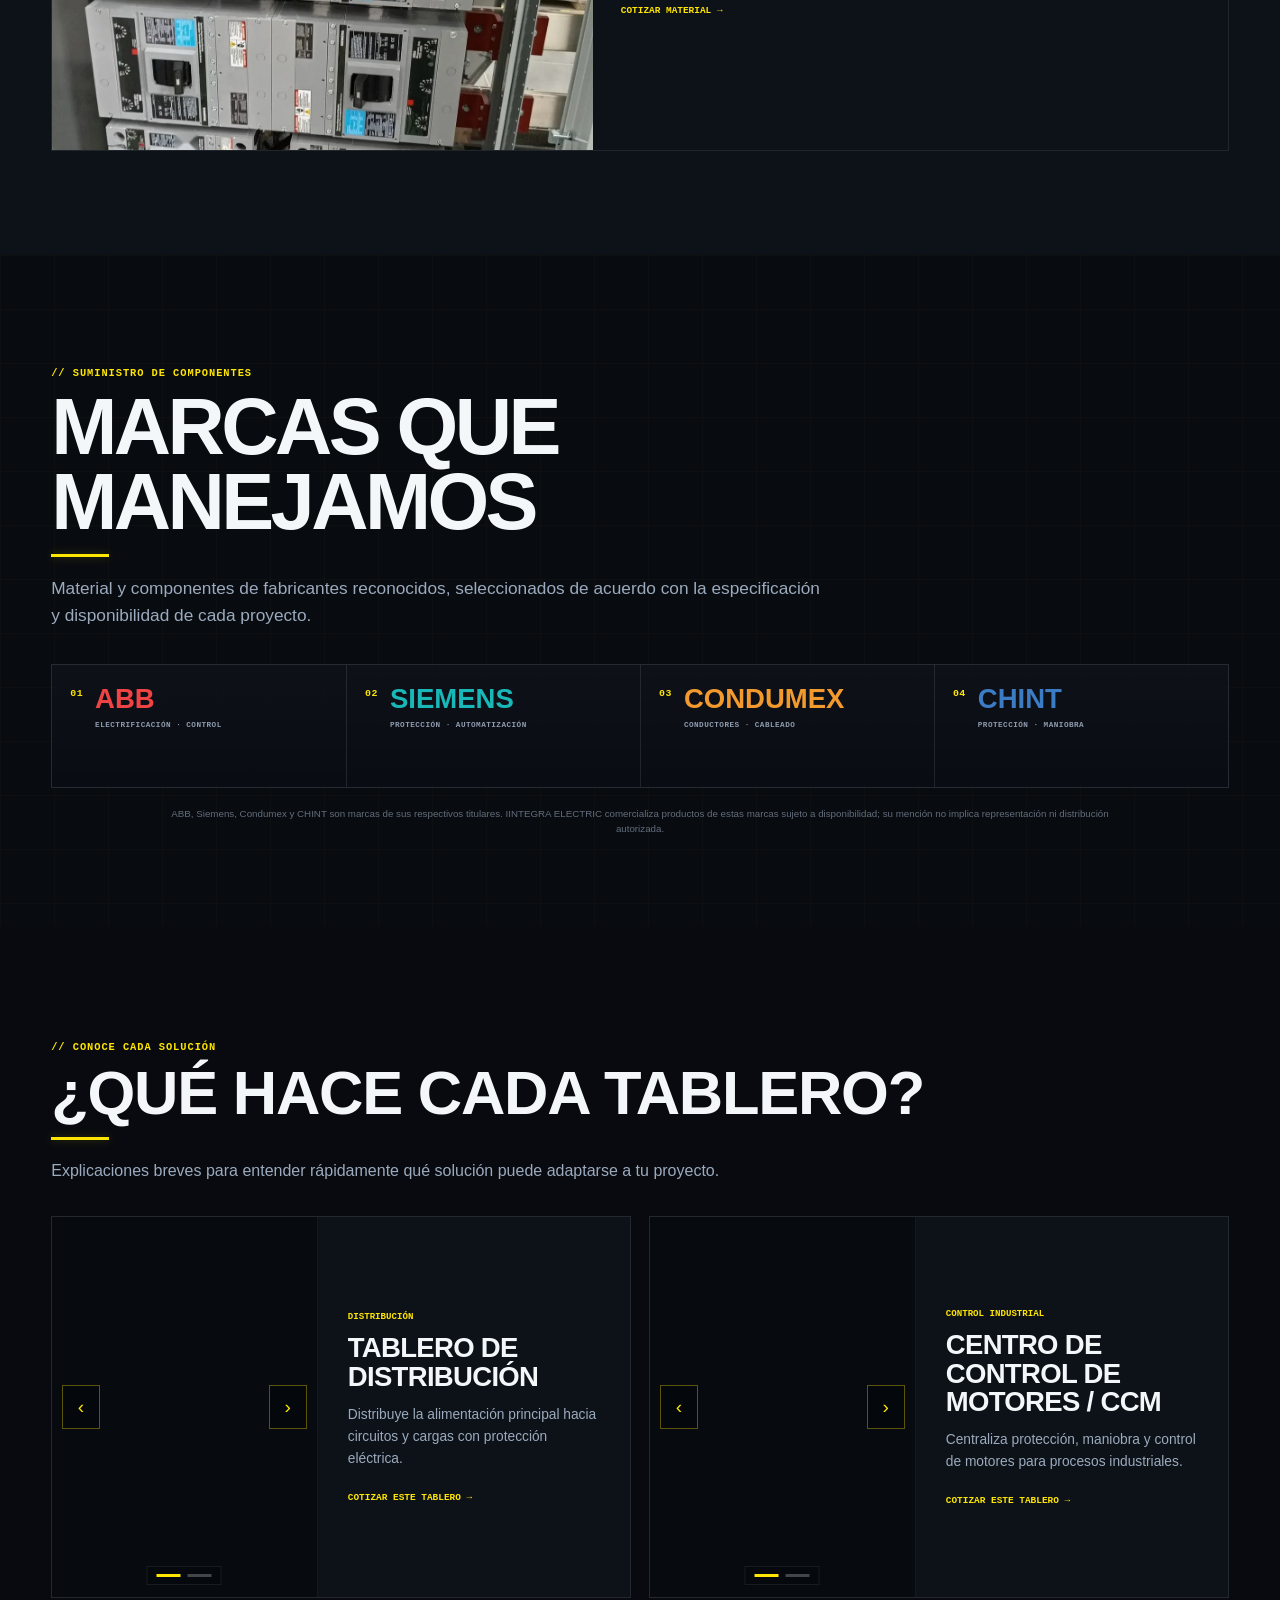
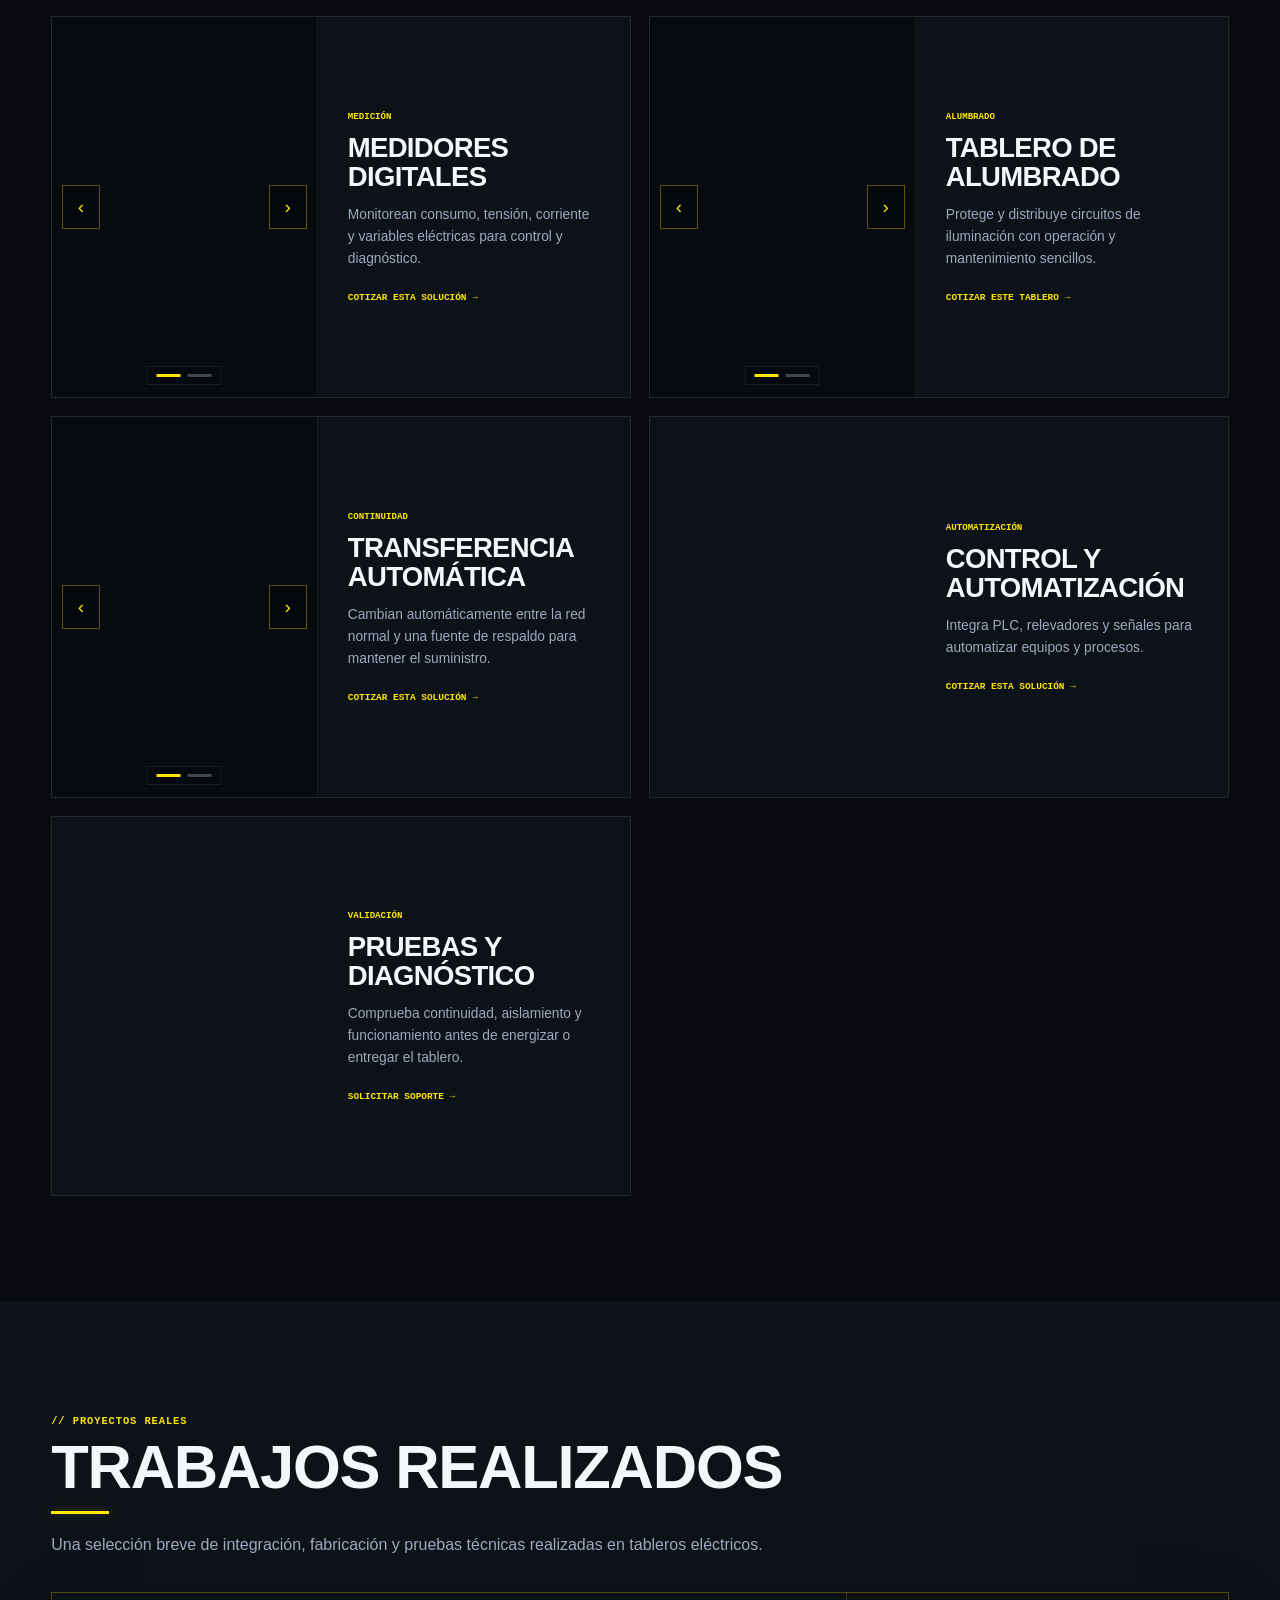
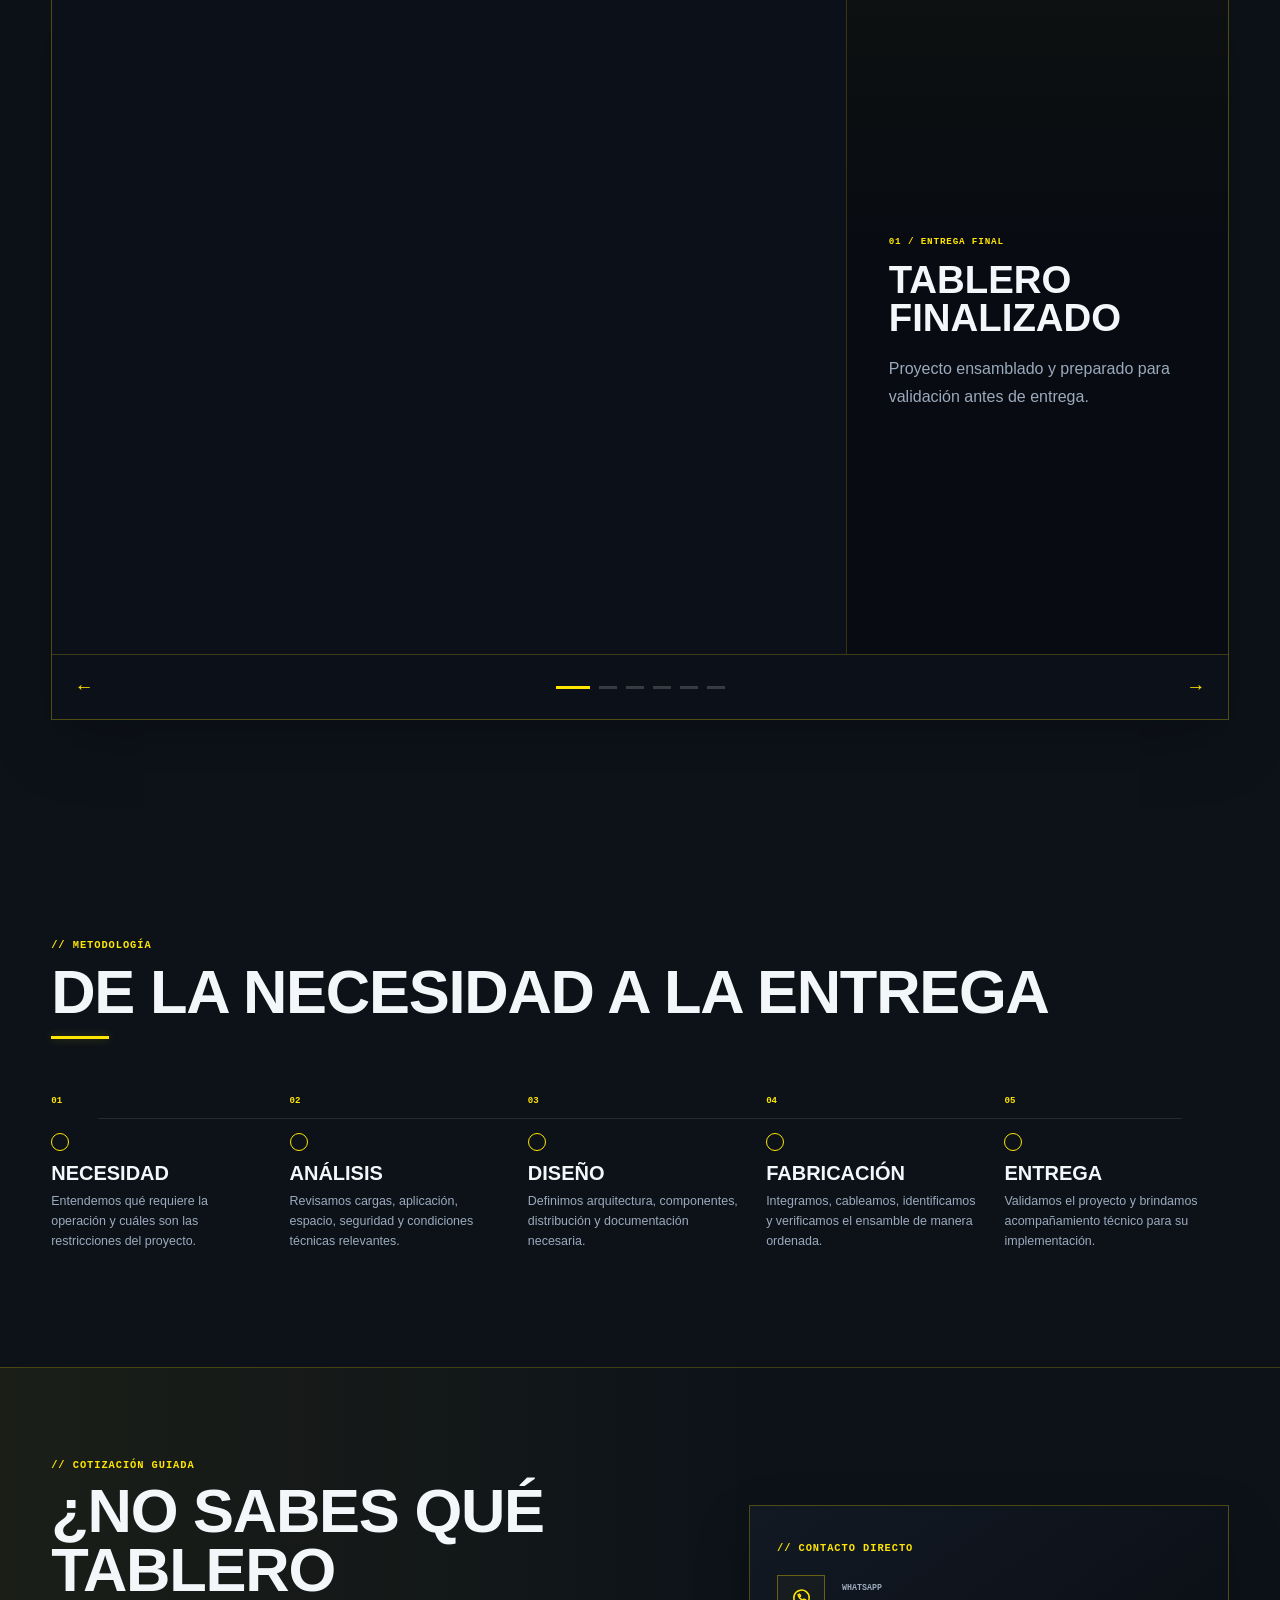
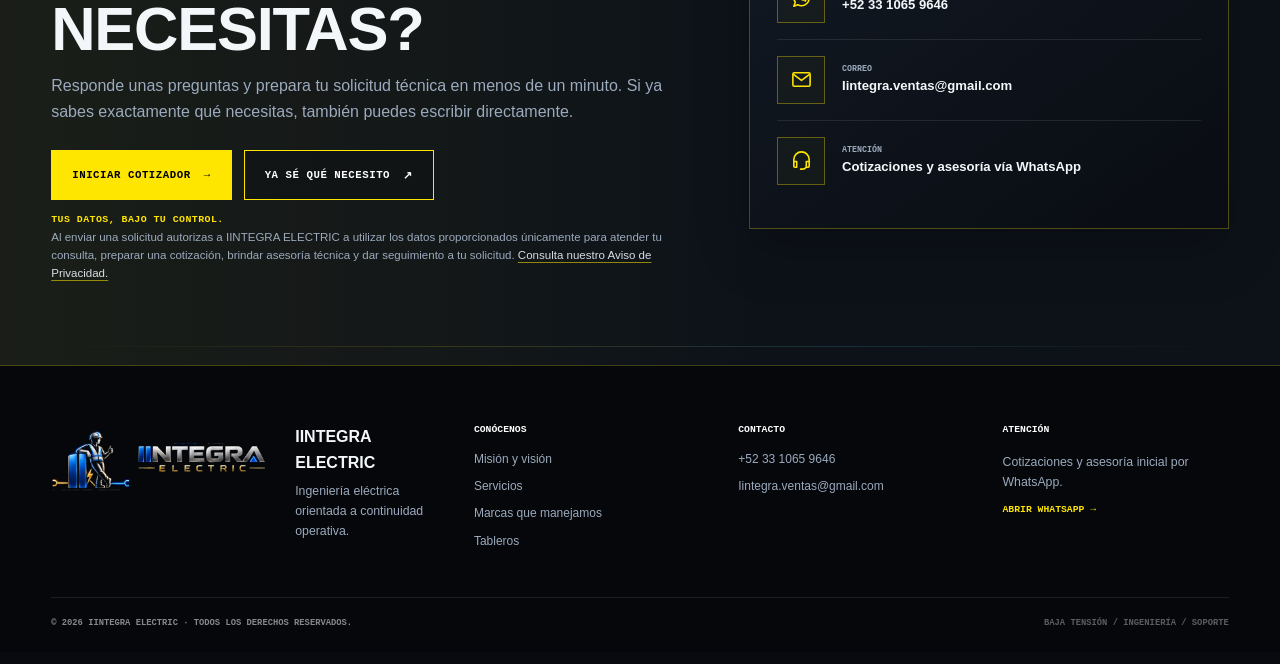
==== commit e0978bce: "Add files via upload" ====
--- a/index.html
+++ b/index.html
@@ -96,8 +96,8 @@
   <link rel="apple-touch-icon" sizes="180x180" href="assets/apple-touch-icon.png?v=103" />
   <link rel="manifest" href="site.webmanifest" />
 
-  <link rel="preload" as="image" href="images/products/distribucion-01.webp?v=150" imagesrcset="images/products/distribucion-01-720.webp?v=150 720w, images/products/distribucion-01.webp?v=150 1200w" imagesizes="(max-width: 700px) 92vw, (max-width: 1100px) 46vw, 620px" fetchpriority="high" />
-  <link rel="stylesheet" href="styles.css?v=150" />
+  <link rel="preload" as="image" href="images/products/distribucion-01.webp?v=151" imagesrcset="images/products/distribucion-01-720.webp?v=151 720w, images/products/distribucion-01.webp?v=151 1200w" imagesizes="(max-width: 700px) 92vw, (max-width: 1100px) 46vw, 620px" fetchpriority="high" />
+  <link rel="stylesheet" href="styles.css?v=151" />
 </head>
 
 <body class="intro-active">
@@ -207,15 +207,15 @@
 
           <div class="carousel" id="carousel">
             <figure class="carousel-slide active zoomable-slide" tabindex="0" role="button" aria-label="Ampliar imagen">
-              <img class="hero-product hero-product-distribucion" src="images/products/distribucion-01.webp?v=150" alt="Tablero de distribución de baja tensión" fetchpriority="high" decoding="async" srcset="images/products/distribucion-01-720.webp?v=150 720w, images/products/distribucion-01.webp?v=150 1200w" sizes="(max-width: 700px) 92vw, (max-width: 1100px) 46vw, 620px" width="1199" height="1600">
+              <img class="hero-product hero-product-distribucion" src="images/products/distribucion-01.webp?v=151" alt="Tablero de distribución de baja tensión" fetchpriority="high" decoding="async" srcset="images/products/distribucion-01-720.webp?v=151 720w, images/products/distribucion-01.webp?v=151 1200w" sizes="(max-width: 700px) 92vw, (max-width: 1100px) 46vw, 620px" width="1199" height="1600">
               <figcaption>TABLERO DE DISTRIBUCIÓN</figcaption>
             </figure>
             <figure class="carousel-slide zoomable-slide" tabindex="0" role="button" aria-label="Ampliar imagen">
-              <img class="hero-product hero-product-ccm" src="images/products/ccm-01.webp?v=150" alt="Centro de control de motores con elementos de maniobra y protección" loading="lazy" decoding="async" srcset="images/products/ccm-01-720.webp?v=150 720w, images/products/ccm-01-1200.webp?v=150 1200w, images/products/ccm-01.webp?v=150 1800w" sizes="(max-width: 700px) 92vw, (max-width: 1100px) 46vw, 620px" width="1600" height="1200">
-              <figcaption>CENTRO DE CONTROL DE MOTORES / CCM</figcaption>
+              <img class="hero-product hero-product-ccm" src="images/products/ccm-01.webp?v=151" alt="Centro de control de motores con elementos de maniobra y protección" loading="lazy" decoding="async" srcset="images/products/ccm-01-720.webp?v=151 720w, images/products/ccm-01-1200.webp?v=151 1200w, images/products/ccm-01.webp?v=151 1800w" sizes="(max-width: 700px) 92vw, (max-width: 1100px) 46vw, 620px" width="1600" height="1200">
+              <figcaption>CCM / CONTROL DE MOTORES</figcaption>
             </figure>
             <figure class="carousel-slide zoomable-slide" tabindex="0" role="button" aria-label="Ampliar imagen">
-              <img class="hero-product hero-product-medidores" src="images/products/medidores-digitales-02.webp?v=150" alt="Medidores digitales para supervisión de variables eléctricas" loading="lazy" decoding="async" srcset="images/products/medidores-digitales-02-720.webp?v=150 720w, images/products/medidores-digitales-02-1200.webp?v=150 1200w, images/products/medidores-digitales-02.webp?v=150 1600w" sizes="(max-width: 700px) 92vw, (max-width: 1100px) 46vw, 620px" width="1600" height="1200">
+              <img class="hero-product hero-product-medidores" src="images/products/medidores-digitales-02.webp?v=151" alt="Medidores digitales para supervisión de variables eléctricas" loading="lazy" decoding="async" srcset="images/products/medidores-digitales-02-720.webp?v=151 720w, images/products/medidores-digitales-02-1200.webp?v=151 1200w, images/products/medidores-digitales-02.webp?v=151 1600w" sizes="(max-width: 700px) 92vw, (max-width: 1100px) 46vw, 620px" width="1600" height="1200">
               <figcaption>MEDIDORES DIGITALES</figcaption>
             </figure>
             <figure class="carousel-slide zoomable-slide" tabindex="0" role="button" aria-label="Ampliar imagen">
@@ -339,7 +339,7 @@
           </article>
 
           <article class="service-card scroll-reveal">
-            <div class="service-image"><img src="images/products/distribucion-01.webp?v=150" alt="Tablero de distribución de baja tensión" loading="lazy" decoding="async" width="1199" height="1600" /></div>
+            <div class="service-image"><img src="images/products/distribucion-01.webp?v=151" alt="Tablero de distribución de baja tensión" loading="lazy" decoding="async" width="1199" height="1600" /></div>
             <div class="service-copy"><span>03</span><h3>CONTROL Y DISTRIBUCIÓN</h3><p>Distribución y protección de energía para alimentar circuitos, cargas y equipos de forma segura.</p></div>
           </article>
 
@@ -432,8 +432,8 @@
           <article class="solution-card scroll-reveal" id="distribucion" data-id="distribucion" tabindex="-1">
             <div class="product-media" data-product-carousel>
               <div class="product-slides">
-                <img class="product-slide active" src="images/products/distribucion-01.webp?v=150" alt="Tablero de distribución de baja tensión" loading="lazy" decoding="async" width="1199" height="1600" />
-                <img class="product-slide" src="images/products/distribucion-02.webp?v=150" alt="Interior de tablero de distribución" loading="lazy" decoding="async" width="948" height="1600" />
+                <img class="product-slide active" src="images/products/distribucion-01.webp?v=151" alt="Tablero de distribución de baja tensión" loading="lazy" decoding="async" width="1199" height="1600" />
+                <img class="product-slide" src="images/products/distribucion-02.webp?v=151" alt="Interior de tablero de distribución" loading="lazy" decoding="async" width="948" height="1600" />
               </div>
               <button class="product-arrow prev" type="button" aria-label="Imagen anterior">‹</button>
               <button class="product-arrow next" type="button" aria-label="Imagen siguiente">›</button>
@@ -445,8 +445,8 @@
           <article class="solution-card scroll-reveal" id="ccm" data-id="ccm" tabindex="-1">
             <div class="product-media" data-product-carousel>
               <div class="product-slides">
-                <img class="product-slide active" src="images/products/ccm-01.webp?v=150" alt="Centro de control de motores con elementos de maniobra" loading="lazy" decoding="async" width="1600" height="1200" />
-                <img class="product-slide" src="images/products/ccm-02.webp?v=150" alt="Centro de control de motores con variadores" loading="lazy" decoding="async" width="1010" height="1600" />
+                <img class="product-slide active" src="images/products/ccm-01.webp?v=151" alt="Centro de control de motores con elementos de maniobra" loading="lazy" decoding="async" width="1600" height="1200" />
+                <img class="product-slide" src="images/products/ccm-02.webp?v=151" alt="Centro de control de motores con variadores" loading="lazy" decoding="async" width="1010" height="1600" />
               </div>
               <button class="product-arrow prev" type="button" aria-label="Imagen anterior">‹</button>
               <button class="product-arrow next" type="button" aria-label="Imagen siguiente">›</button>
@@ -458,8 +458,8 @@
           <article class="solution-card scroll-reveal" id="medidores" data-id="medidores" tabindex="-1">
             <div class="product-media" data-product-carousel>
               <div class="product-slides">
-                <img class="product-slide active" src="images/products/medidores-digitales-01.webp?v=150" alt="Medidores digitales instalados en gabinete" loading="lazy" decoding="async" width="1600" height="1200" />
-                <img class="product-slide" src="images/products/medidores-digitales-02.webp?v=150" alt="Lectura de medidores digitales" loading="lazy" decoding="async" width="1600" height="1200" />
+                <img class="product-slide active" src="images/products/medidores-digitales-01.webp?v=151" alt="Medidores digitales instalados en gabinete" loading="lazy" decoding="async" width="1600" height="1200" />
+                <img class="product-slide" src="images/products/medidores-digitales-02.webp?v=151" alt="Lectura de medidores digitales" loading="lazy" decoding="async" width="1600" height="1200" />
               </div>
               <button class="product-arrow prev" type="button" aria-label="Imagen anterior">‹</button>
               <button class="product-arrow next" type="button" aria-label="Imagen siguiente">›</button>
@@ -471,8 +471,8 @@
           <article class="solution-card scroll-reveal" id="alumbrado" data-id="alumbrado" tabindex="-1">
             <div class="product-media" data-product-carousel>
               <div class="product-slides">
-                <img class="product-slide active" src="images/products/alumbrado-01.webp?v=150" alt="Tablero de alumbrado con interruptores derivados" loading="lazy" decoding="async" width="1280" height="853" />
-                <img class="product-slide" src="images/products/alumbrado-02.webp?v=150" alt="Frente de tablero de alumbrado" loading="lazy" decoding="async" width="892" height="1600" />
+                <img class="product-slide active" src="images/products/alumbrado-01.webp?v=151" alt="Tablero de alumbrado con interruptores derivados" loading="lazy" decoding="async" width="1280" height="853" />
+                <img class="product-slide" src="images/products/alumbrado-02.webp?v=151" alt="Frente de tablero de alumbrado" loading="lazy" decoding="async" width="892" height="1600" />
               </div>
               <button class="product-arrow prev" type="button" aria-label="Imagen anterior">‹</button>
               <button class="product-arrow next" type="button" aria-label="Imagen siguiente">›</button>
@@ -484,14 +484,14 @@
           <article class="solution-card scroll-reveal" id="transferencias" data-id="transferencias" tabindex="-1">
             <div class="product-media" data-product-carousel>
               <div class="product-slides">
-                <img class="product-slide active" src="images/products/transferencias-01.webp?v=150" alt="Control de transferencia automática" loading="lazy" decoding="async" width="976" height="1289" />
-                <img class="product-slide" src="images/products/transferencias-02.webp?v=150" alt="Prueba de tablero de transferencia automática" loading="lazy" decoding="async" width="1028" height="1525" />
+                <img class="product-slide active" src="images/products/transferencias-01.webp?v=151" alt="Control de transferencia automática" loading="lazy" decoding="async" width="976" height="1289" />
+                <img class="product-slide" src="images/products/transferencias-02.webp?v=151" alt="Prueba de tablero de transferencia automática" loading="lazy" decoding="async" width="630" height="1090" />
               </div>
               <button class="product-arrow prev" type="button" aria-label="Imagen anterior">‹</button>
               <button class="product-arrow next" type="button" aria-label="Imagen siguiente">›</button>
               <div class="product-dots"><button class="active" type="button" aria-label="Imagen 1"></button><button type="button" aria-label="Imagen 2"></button></div>
             </div>
-            <div class="solution-copy"><span>CONTINUIDAD</span><h3>TRANSFERENCIAS AUTOMÁTICAS</h3><p>Cambian automáticamente entre la red normal y una fuente de respaldo para mantener el suministro.</p><button class="text-action quote-solution" data-solution="Transferencias automáticas">COTIZAR ESTA SOLUCIÓN →</button></div>
+            <div class="solution-copy"><span>CONTINUIDAD</span><h3>TRANSFERENCIA AUTOMÁTICA</h3><p>Cambian automáticamente entre la red normal y una fuente de respaldo para mantener el suministro.</p><button class="text-action quote-solution" data-solution="Transferencia automática">COTIZAR ESTA SOLUCIÓN →</button></div>
           </article>
 
           <article class="solution-card scroll-reveal" id="automatizacion" data-id="automatizacion" tabindex="-1">
--- a/styles.css
+++ b/styles.css
@@ -4163,3 +4163,96 @@
   background:linear-gradient(90deg,#3979B8 0 72%,#E45151 72% 100%);
   opacity:.72;
 }
+
+
+/* =========================================================
+   V151 — AJUSTES FINALES DE PRESENTACIÓN
+   - corrige el desborde visual de CHINT / marcas
+   - mejora etiquetas del carrusel principal
+   - recorta mejor transferencia automática
+========================================================= */
+
+/* ---- Marcas: 4 columnas limpias sin montajes ---- */
+@media (min-width:1200px){
+  .brands-rail{
+    grid-template-columns:repeat(4,minmax(0,1fr)) !important;
+  }
+
+  .brand-pill{
+    min-height:122px;
+    padding:20px 18px;
+    gap:12px;
+    align-items:flex-start;
+  }
+
+  .brand-pill strong{
+    font-size:clamp(1.55rem,2.15vw,2.35rem) !important;
+    letter-spacing:0 !important;
+    white-space:nowrap;
+  }
+
+  .brand-pill small{
+    margin-top:8px;
+    font-size:.48rem !important;
+    letter-spacing:.06em !important;
+  }
+
+  .brand-index{
+    margin-top:3px;
+  }
+}
+
+@media (min-width:851px) and (max-width:1199px){
+  .brands-rail{
+    grid-template-columns:repeat(2,minmax(0,1fr)) !important;
+  }
+
+  .brands-rail .brand-pill:nth-child(3),
+  .brands-rail .brand-pill:nth-child(4){
+    border-top:1px solid rgba(255,255,255,.10);
+  }
+
+  .brands-rail .brand-pill:nth-child(3){
+    border-left:0 !important;
+  }
+}
+
+.brand-pill.brand-pill-chint::before,
+.brands-rail .brand-pill:nth-child(4)::before{
+  content:none !important;
+}
+
+.brands-rail .brand-pill:nth-child(4) strong{
+  color:#3C7CC4 !important;
+}
+
+.brands-rail .brand-pill:nth-child(4)::after{
+  background:#3C7CC4 !important;
+}
+
+/* ---- Carrusel hero: evitar leyendas largas amontonadas ---- */
+.carousel-slide figcaption{
+  max-width:min(84%, 360px);
+  white-space:normal;
+  line-height:1.3;
+  font-size:.66rem;
+}
+
+/* ---- Tarjetas de solución: imagen de transferencia mejor presentada ---- */
+#transferencias .product-media{
+  background:#0b1017;
+}
+#transferencias .product-slide{
+  object-fit:contain !important;
+  object-position:center center !important;
+}
+#transferencias .solution-copy h3{
+  text-wrap:balance;
+}
+
+/* ---- Tarjeta mini del hero: texto de CCM más legible ---- */
+@media (min-width: 901px){
+  .carousel-slide figcaption{
+    letter-spacing:.04em;
+  }
+}
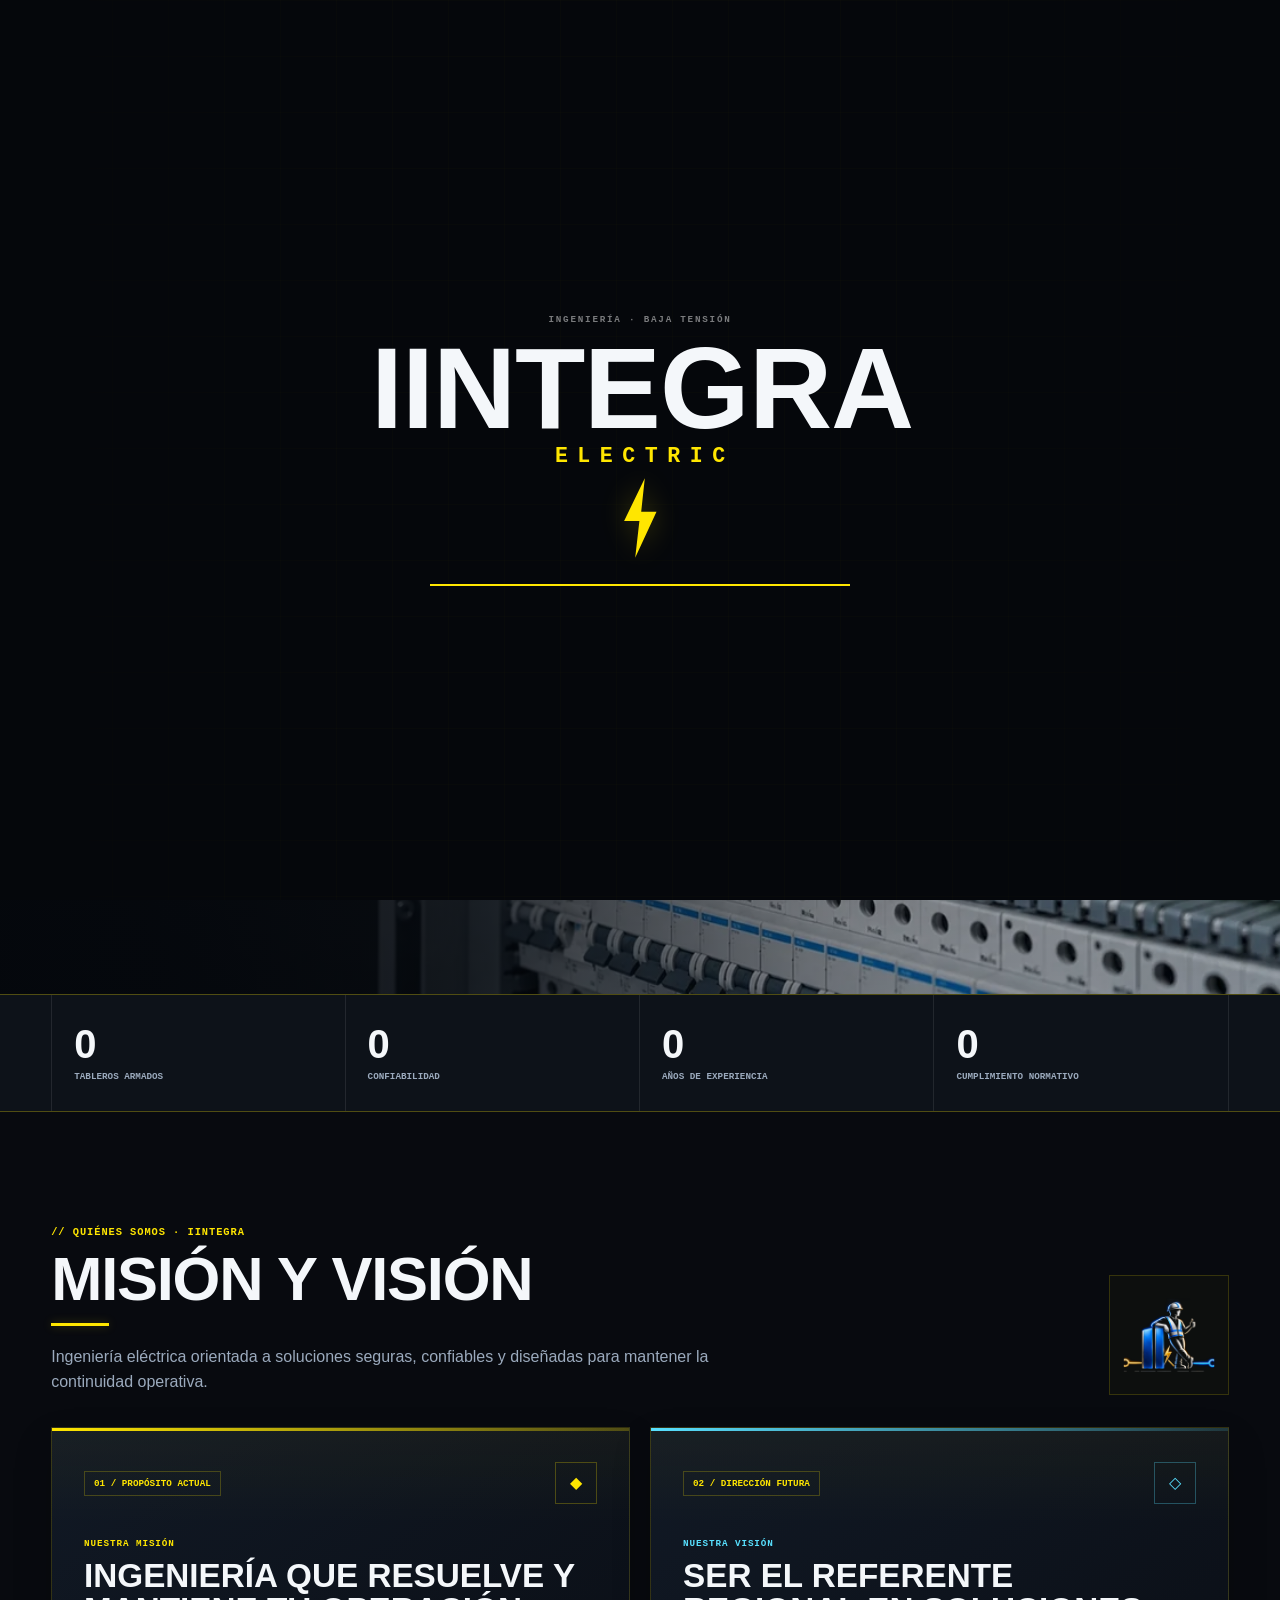
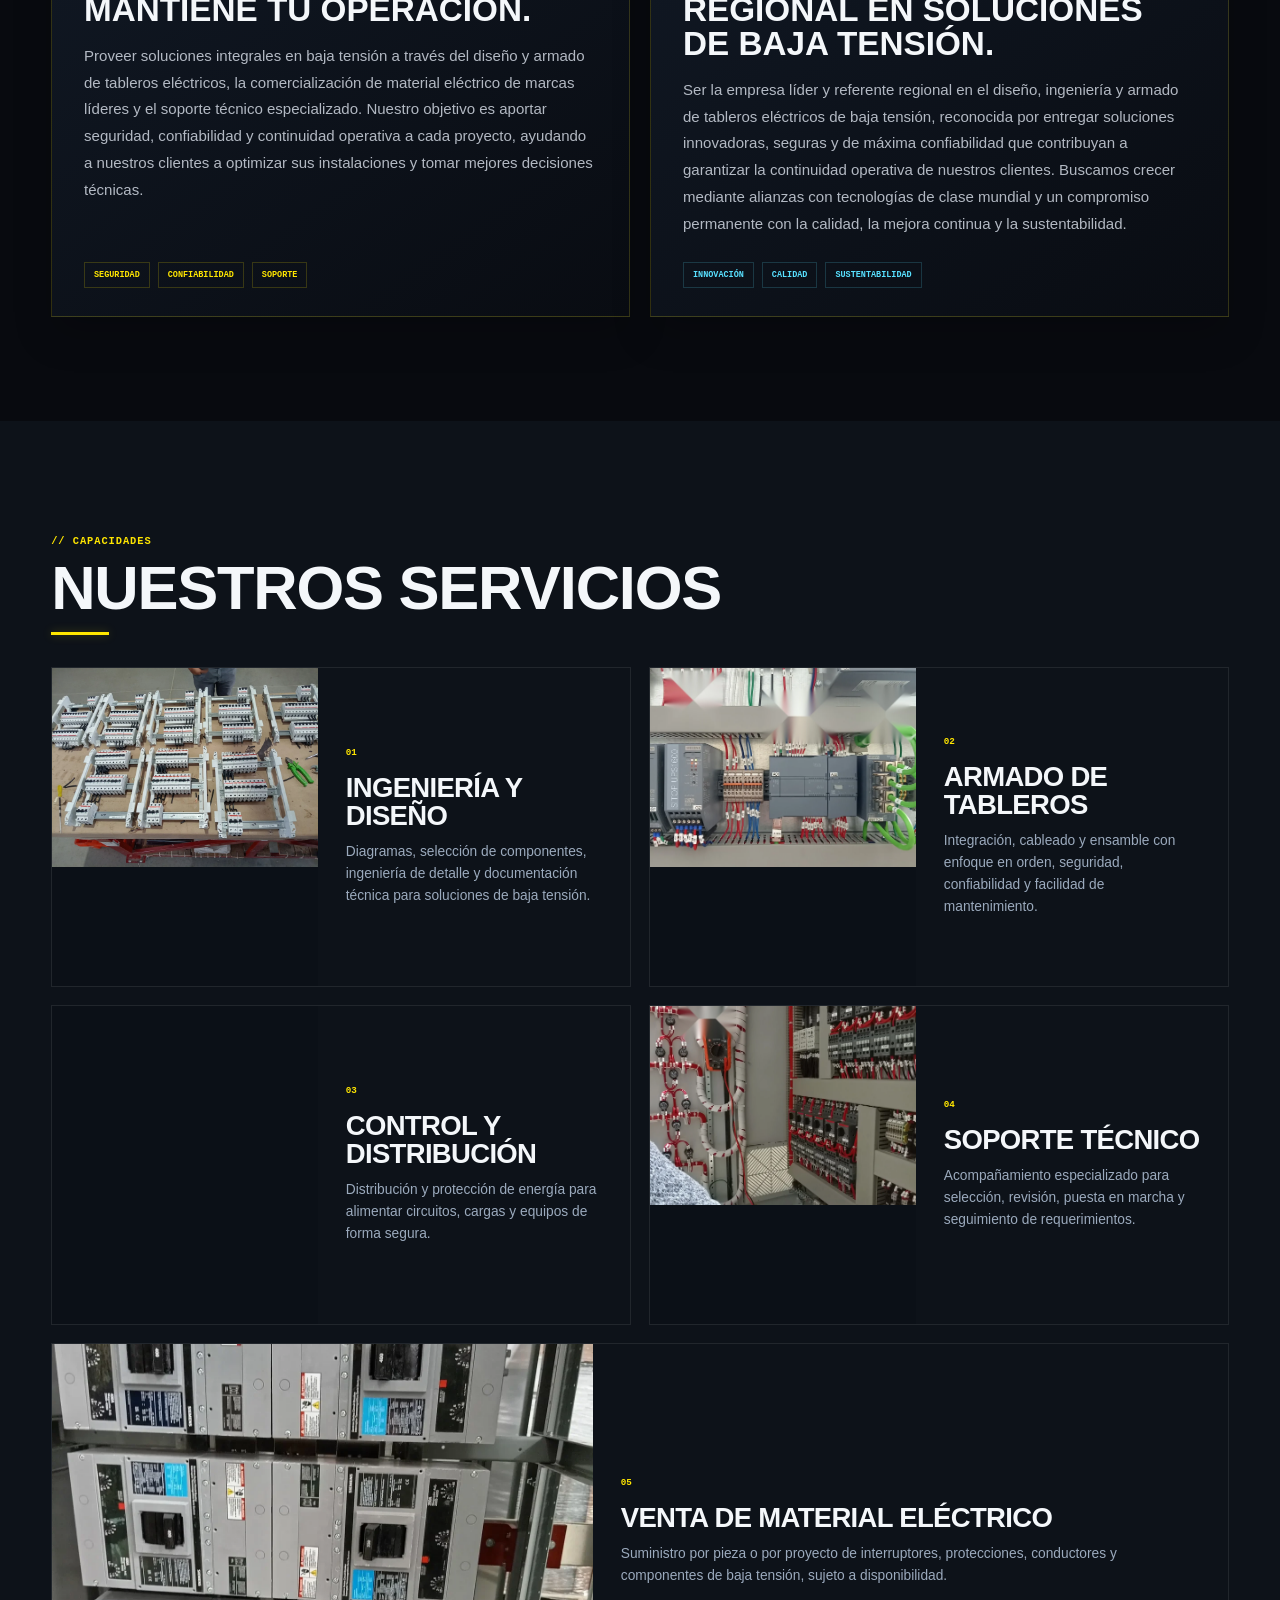
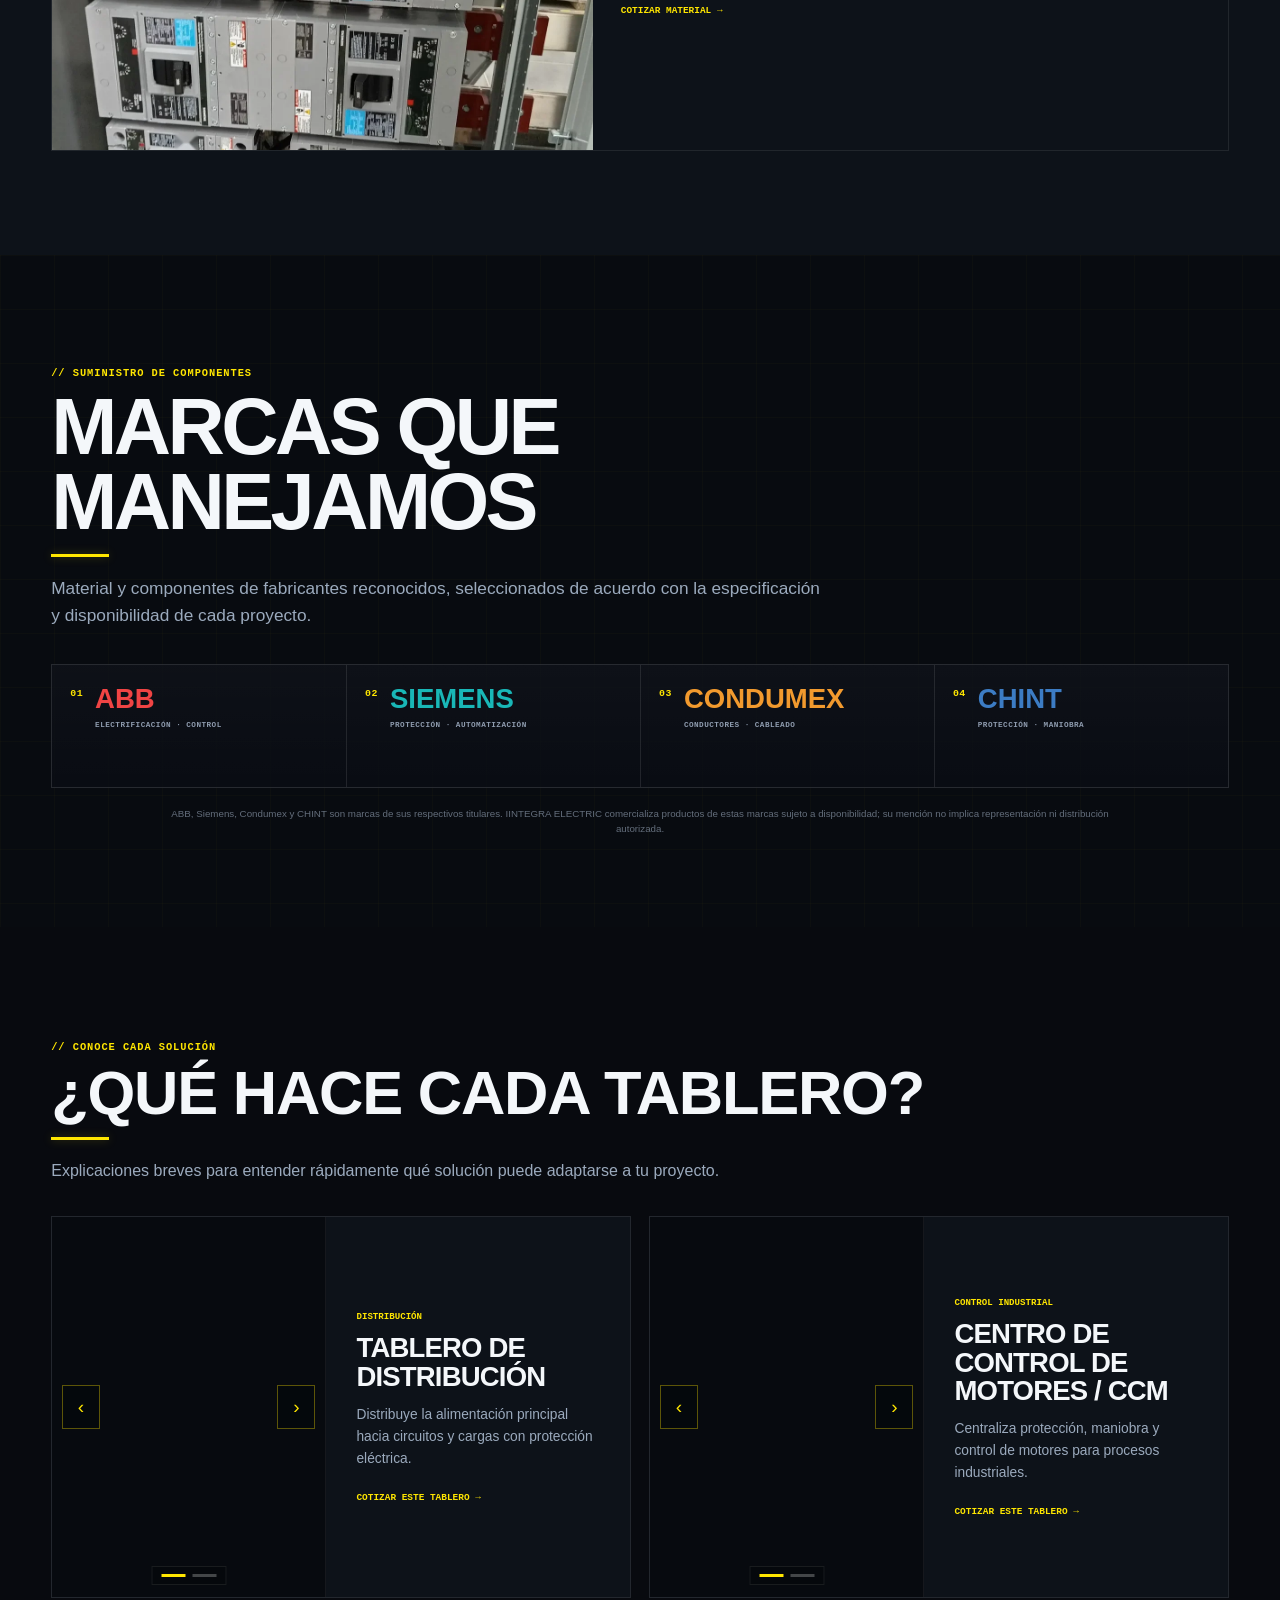
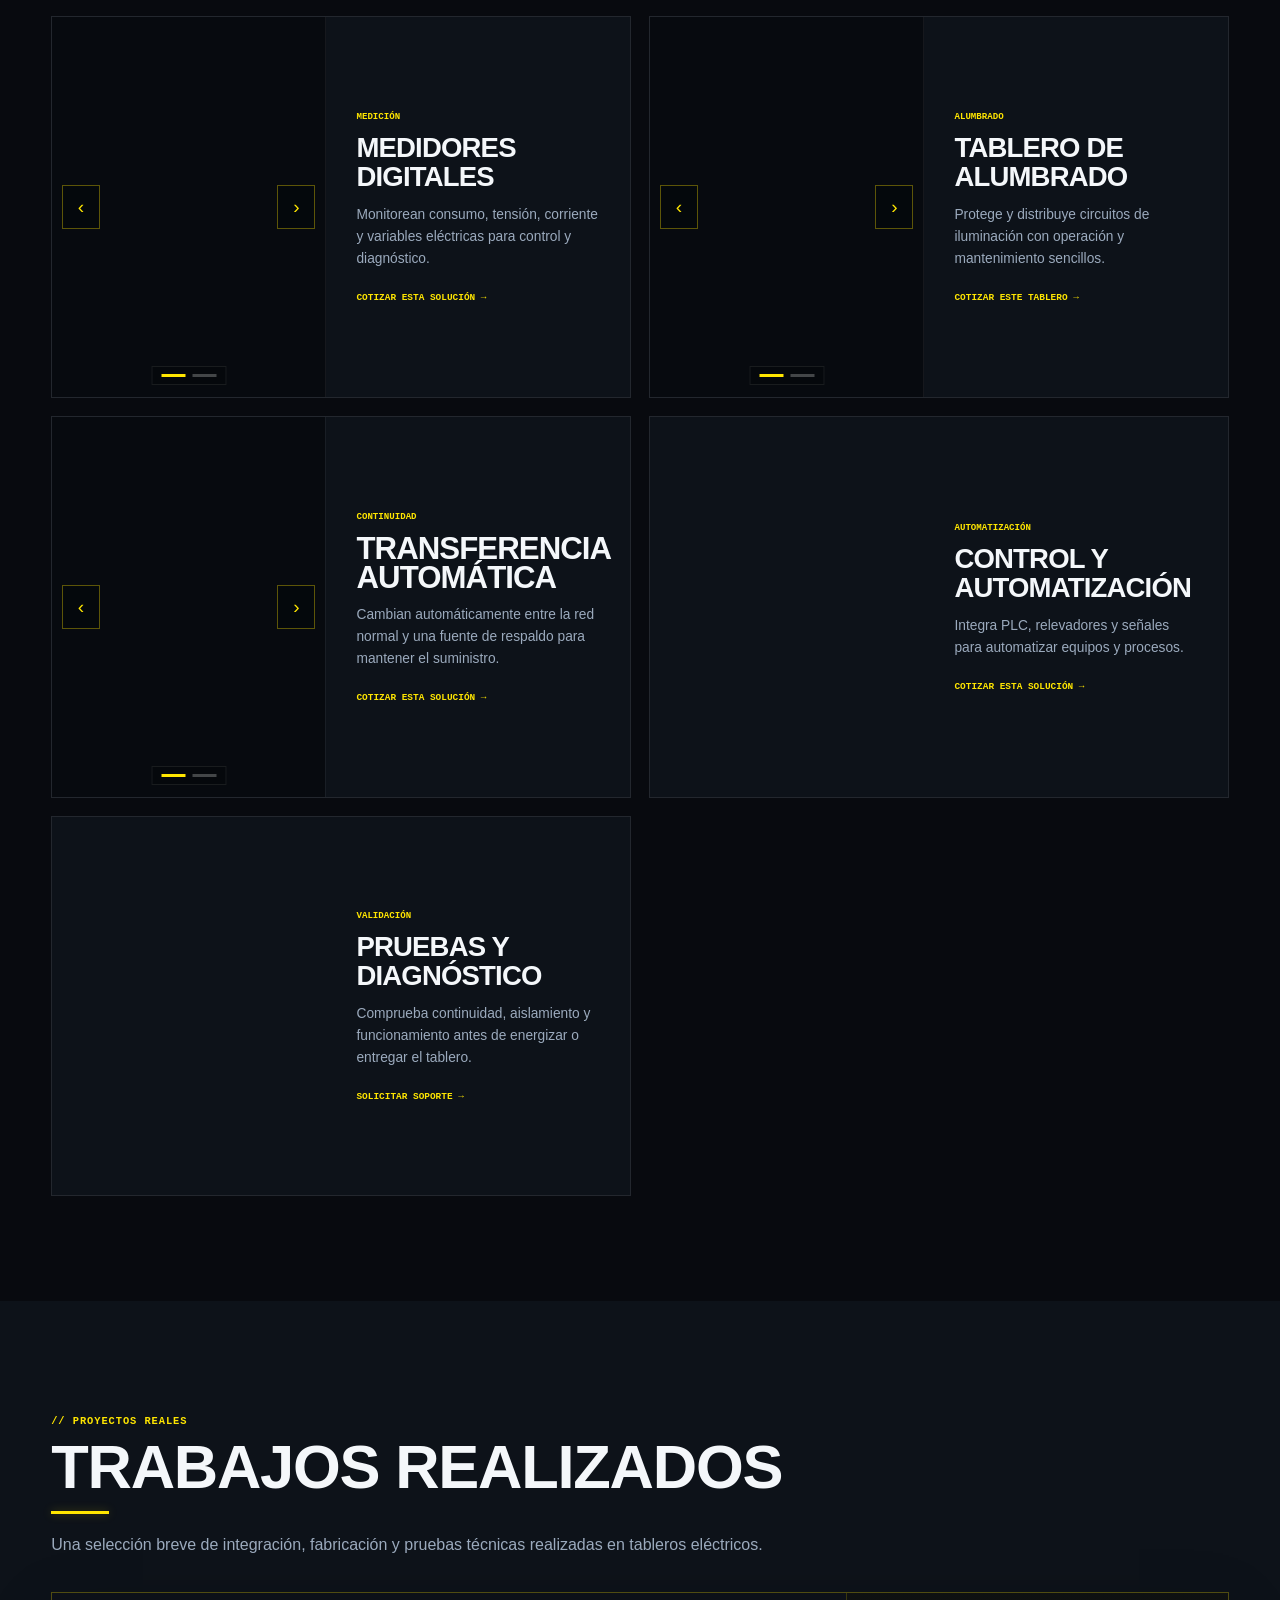
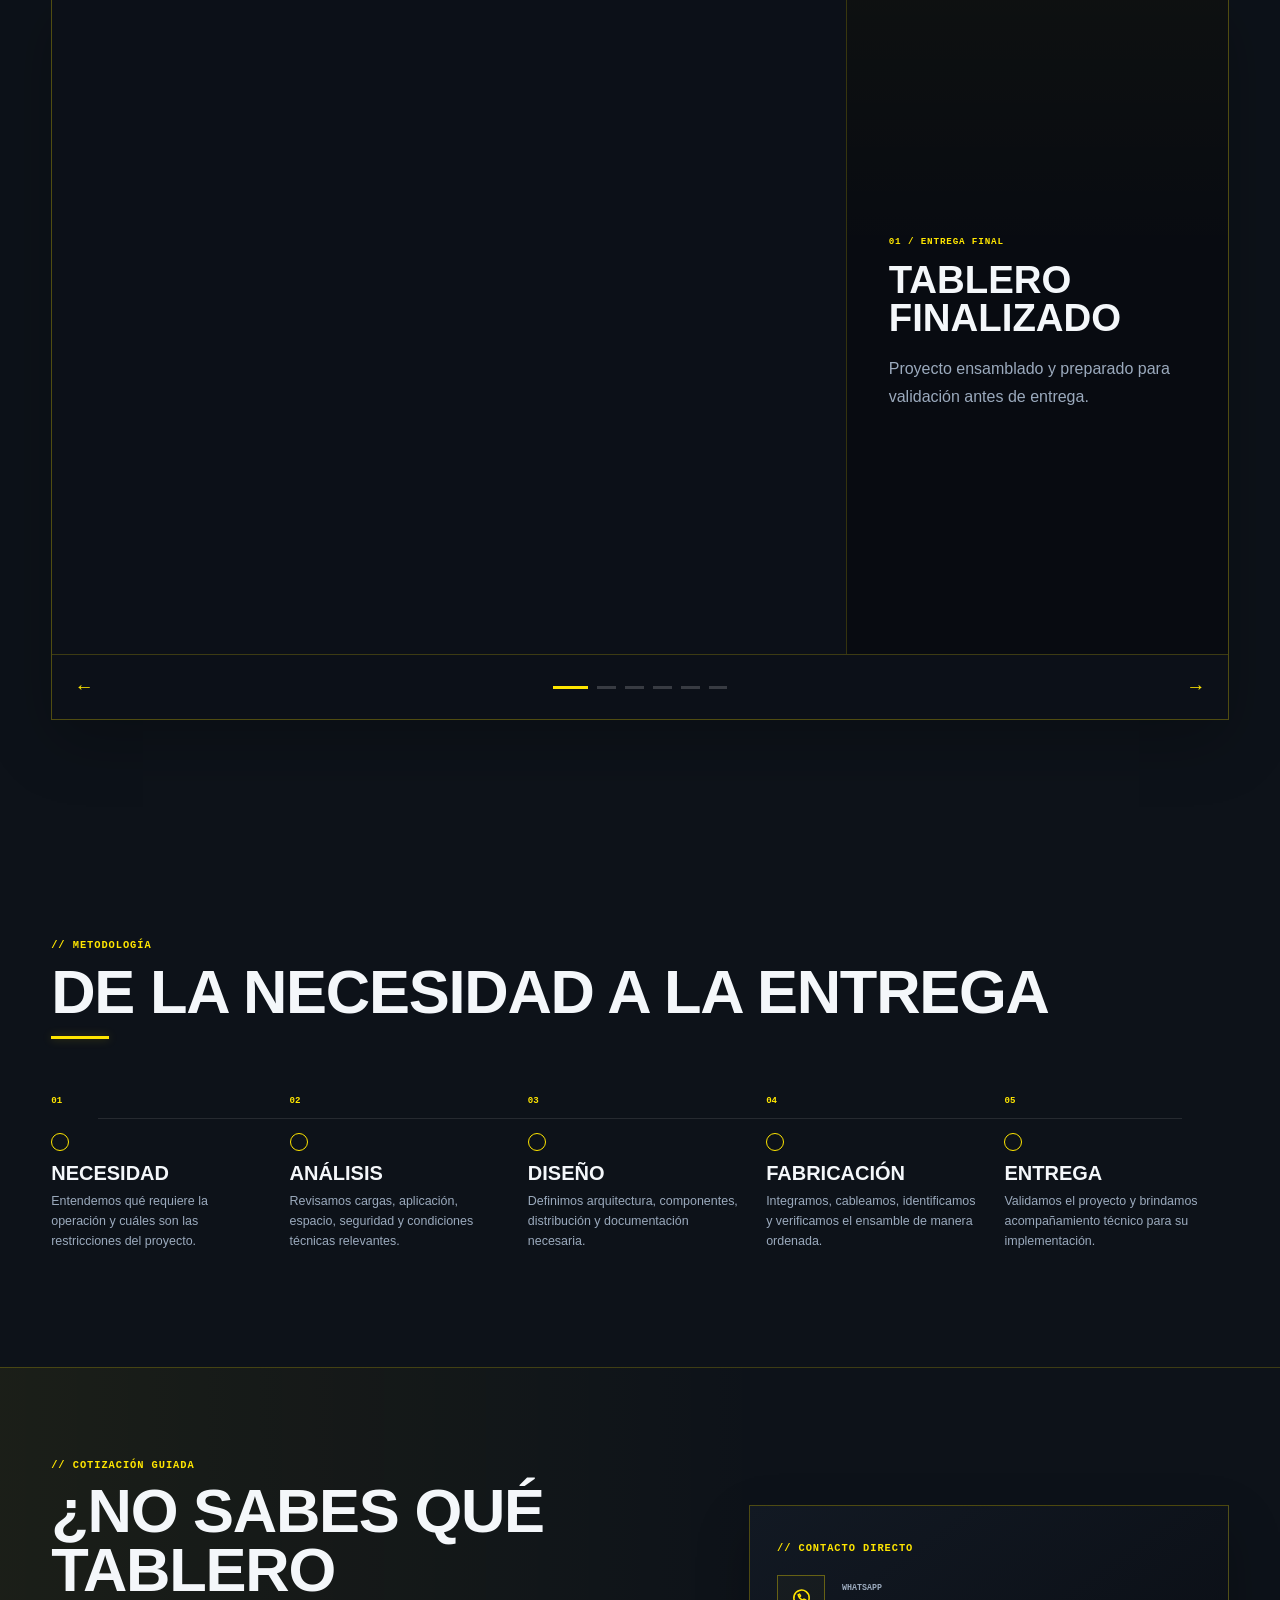
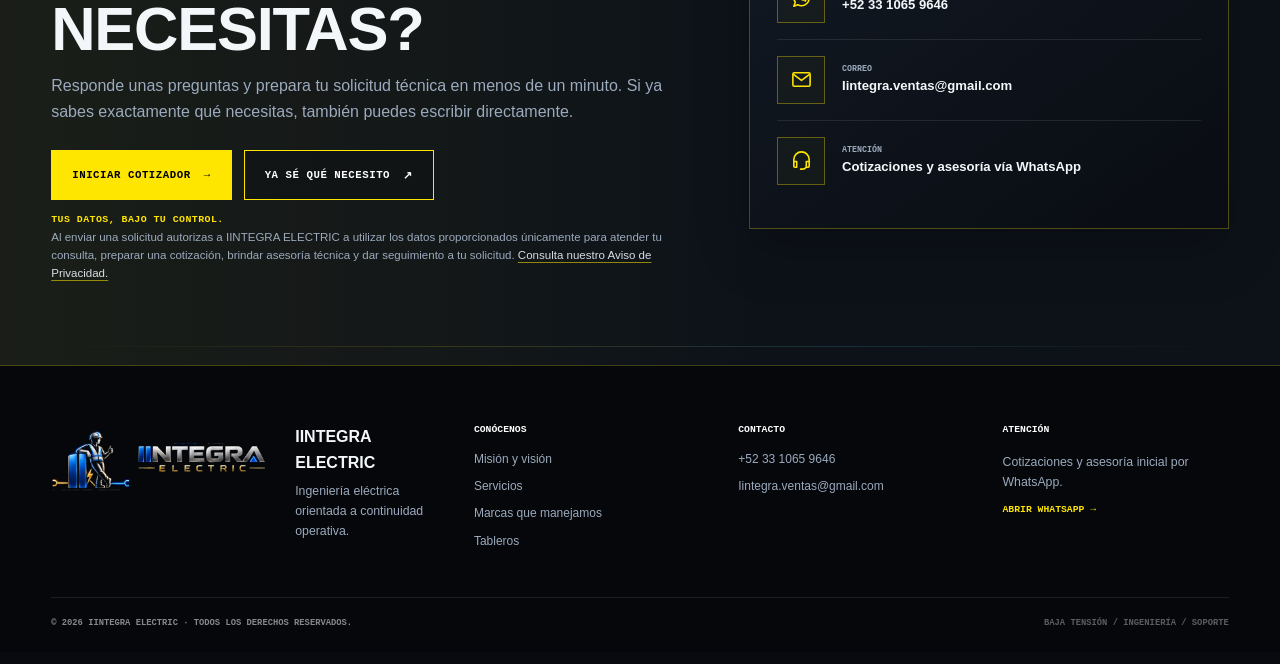
==== commit ebe63aec: "corrección de títulos" ====
--- a/index.html
+++ b/index.html
@@ -96,8 +96,8 @@
   <link rel="apple-touch-icon" sizes="180x180" href="assets/apple-touch-icon.png?v=103" />
   <link rel="manifest" href="site.webmanifest" />
 
-  <link rel="preload" as="image" href="images/products/distribucion-01.webp?v=151" imagesrcset="images/products/distribucion-01-720.webp?v=151 720w, images/products/distribucion-01.webp?v=151 1200w" imagesizes="(max-width: 700px) 92vw, (max-width: 1100px) 46vw, 620px" fetchpriority="high" />
-  <link rel="stylesheet" href="styles.css?v=151" />
+  <link rel="preload" as="image" href="images/products/distribucion-01.webp?v=152" imagesrcset="images/products/distribucion-01-720.webp?v=152 720w, images/products/distribucion-01.webp?v=152 1200w" imagesizes="(max-width: 700px) 92vw, (max-width: 1100px) 46vw, 620px" fetchpriority="high" />
+  <link rel="stylesheet" href="styles.css?v=152" />
 </head>
 
 <body class="intro-active">
@@ -207,15 +207,15 @@
 
           <div class="carousel" id="carousel">
             <figure class="carousel-slide active zoomable-slide" tabindex="0" role="button" aria-label="Ampliar imagen">
-              <img class="hero-product hero-product-distribucion" src="images/products/distribucion-01.webp?v=151" alt="Tablero de distribución de baja tensión" fetchpriority="high" decoding="async" srcset="images/products/distribucion-01-720.webp?v=151 720w, images/products/distribucion-01.webp?v=151 1200w" sizes="(max-width: 700px) 92vw, (max-width: 1100px) 46vw, 620px" width="1199" height="1600">
+              <img class="hero-product hero-product-distribucion" src="images/products/distribucion-01.webp?v=152" alt="Tablero de distribución de baja tensión" fetchpriority="high" decoding="async" srcset="images/products/distribucion-01-720.webp?v=152 720w, images/products/distribucion-01.webp?v=152 1200w" sizes="(max-width: 700px) 92vw, (max-width: 1100px) 46vw, 620px" width="1199" height="1600">
               <figcaption>TABLERO DE DISTRIBUCIÓN</figcaption>
             </figure>
             <figure class="carousel-slide zoomable-slide" tabindex="0" role="button" aria-label="Ampliar imagen">
-              <img class="hero-product hero-product-ccm" src="images/products/ccm-01.webp?v=151" alt="Centro de control de motores con elementos de maniobra y protección" loading="lazy" decoding="async" srcset="images/products/ccm-01-720.webp?v=151 720w, images/products/ccm-01-1200.webp?v=151 1200w, images/products/ccm-01.webp?v=151 1800w" sizes="(max-width: 700px) 92vw, (max-width: 1100px) 46vw, 620px" width="1600" height="1200">
+              <img class="hero-product hero-product-ccm" src="images/products/ccm-01.webp?v=152" alt="Centro de control de motores con elementos de maniobra y protección" loading="lazy" decoding="async" srcset="images/products/ccm-01-720.webp?v=152 720w, images/products/ccm-01-1200.webp?v=152 1200w, images/products/ccm-01.webp?v=152 1800w" sizes="(max-width: 700px) 92vw, (max-width: 1100px) 46vw, 620px" width="1600" height="1200">
               <figcaption>CCM / CONTROL DE MOTORES</figcaption>
             </figure>
             <figure class="carousel-slide zoomable-slide" tabindex="0" role="button" aria-label="Ampliar imagen">
-              <img class="hero-product hero-product-medidores" src="images/products/medidores-digitales-02.webp?v=151" alt="Medidores digitales para supervisión de variables eléctricas" loading="lazy" decoding="async" srcset="images/products/medidores-digitales-02-720.webp?v=151 720w, images/products/medidores-digitales-02-1200.webp?v=151 1200w, images/products/medidores-digitales-02.webp?v=151 1600w" sizes="(max-width: 700px) 92vw, (max-width: 1100px) 46vw, 620px" width="1600" height="1200">
+              <img class="hero-product hero-product-medidores" src="images/products/medidores-digitales-02.webp?v=152" alt="Medidores digitales para supervisión de variables eléctricas" loading="lazy" decoding="async" srcset="images/products/medidores-digitales-02-720.webp?v=152 720w, images/products/medidores-digitales-02-1200.webp?v=152 1200w, images/products/medidores-digitales-02.webp?v=152 1600w" sizes="(max-width: 700px) 92vw, (max-width: 1100px) 46vw, 620px" width="1600" height="1200">
               <figcaption>MEDIDORES DIGITALES</figcaption>
             </figure>
             <figure class="carousel-slide zoomable-slide" tabindex="0" role="button" aria-label="Ampliar imagen">
@@ -339,7 +339,7 @@
           </article>
 
           <article class="service-card scroll-reveal">
-            <div class="service-image"><img src="images/products/distribucion-01.webp?v=151" alt="Tablero de distribución de baja tensión" loading="lazy" decoding="async" width="1199" height="1600" /></div>
+            <div class="service-image"><img src="images/products/distribucion-01.webp?v=152" alt="Tablero de distribución de baja tensión" loading="lazy" decoding="async" width="1199" height="1600" /></div>
             <div class="service-copy"><span>03</span><h3>CONTROL Y DISTRIBUCIÓN</h3><p>Distribución y protección de energía para alimentar circuitos, cargas y equipos de forma segura.</p></div>
           </article>
 
@@ -432,8 +432,8 @@
           <article class="solution-card scroll-reveal" id="distribucion" data-id="distribucion" tabindex="-1">
             <div class="product-media" data-product-carousel>
               <div class="product-slides">
-                <img class="product-slide active" src="images/products/distribucion-01.webp?v=151" alt="Tablero de distribución de baja tensión" loading="lazy" decoding="async" width="1199" height="1600" />
-                <img class="product-slide" src="images/products/distribucion-02.webp?v=151" alt="Interior de tablero de distribución" loading="lazy" decoding="async" width="948" height="1600" />
+                <img class="product-slide active" src="images/products/distribucion-01.webp?v=152" alt="Tablero de distribución de baja tensión" loading="lazy" decoding="async" width="1199" height="1600" />
+                <img class="product-slide" src="images/products/distribucion-02.webp?v=152" alt="Interior de tablero de distribución" loading="lazy" decoding="async" width="948" height="1600" />
               </div>
               <button class="product-arrow prev" type="button" aria-label="Imagen anterior">‹</button>
               <button class="product-arrow next" type="button" aria-label="Imagen siguiente">›</button>
@@ -445,8 +445,8 @@
           <article class="solution-card scroll-reveal" id="ccm" data-id="ccm" tabindex="-1">
             <div class="product-media" data-product-carousel>
               <div class="product-slides">
-                <img class="product-slide active" src="images/products/ccm-01.webp?v=151" alt="Centro de control de motores con elementos de maniobra" loading="lazy" decoding="async" width="1600" height="1200" />
-                <img class="product-slide" src="images/products/ccm-02.webp?v=151" alt="Centro de control de motores con variadores" loading="lazy" decoding="async" width="1010" height="1600" />
+                <img class="product-slide active" src="images/products/ccm-01.webp?v=152" alt="Centro de control de motores con elementos de maniobra" loading="lazy" decoding="async" width="1600" height="1200" />
+                <img class="product-slide" src="images/products/ccm-02.webp?v=152" alt="Centro de control de motores con variadores" loading="lazy" decoding="async" width="1010" height="1600" />
               </div>
               <button class="product-arrow prev" type="button" aria-label="Imagen anterior">‹</button>
               <button class="product-arrow next" type="button" aria-label="Imagen siguiente">›</button>
@@ -458,8 +458,8 @@
           <article class="solution-card scroll-reveal" id="medidores" data-id="medidores" tabindex="-1">
             <div class="product-media" data-product-carousel>
               <div class="product-slides">
-                <img class="product-slide active" src="images/products/medidores-digitales-01.webp?v=151" alt="Medidores digitales instalados en gabinete" loading="lazy" decoding="async" width="1600" height="1200" />
-                <img class="product-slide" src="images/products/medidores-digitales-02.webp?v=151" alt="Lectura de medidores digitales" loading="lazy" decoding="async" width="1600" height="1200" />
+                <img class="product-slide active" src="images/products/medidores-digitales-01.webp?v=152" alt="Medidores digitales instalados en gabinete" loading="lazy" decoding="async" width="1600" height="1200" />
+                <img class="product-slide" src="images/products/medidores-digitales-02.webp?v=152" alt="Lectura de medidores digitales" loading="lazy" decoding="async" width="1600" height="1200" />
               </div>
               <button class="product-arrow prev" type="button" aria-label="Imagen anterior">‹</button>
               <button class="product-arrow next" type="button" aria-label="Imagen siguiente">›</button>
@@ -471,8 +471,8 @@
           <article class="solution-card scroll-reveal" id="alumbrado" data-id="alumbrado" tabindex="-1">
             <div class="product-media" data-product-carousel>
               <div class="product-slides">
-                <img class="product-slide active" src="images/products/alumbrado-01.webp?v=151" alt="Tablero de alumbrado con interruptores derivados" loading="lazy" decoding="async" width="1280" height="853" />
-                <img class="product-slide" src="images/products/alumbrado-02.webp?v=151" alt="Frente de tablero de alumbrado" loading="lazy" decoding="async" width="892" height="1600" />
+                <img class="product-slide active" src="images/products/alumbrado-01.webp?v=152" alt="Tablero de alumbrado con interruptores derivados" loading="lazy" decoding="async" width="1280" height="853" />
+                <img class="product-slide" src="images/products/alumbrado-02.webp?v=152" alt="Frente de tablero de alumbrado" loading="lazy" decoding="async" width="892" height="1600" />
               </div>
               <button class="product-arrow prev" type="button" aria-label="Imagen anterior">‹</button>
               <button class="product-arrow next" type="button" aria-label="Imagen siguiente">›</button>
@@ -484,8 +484,8 @@
           <article class="solution-card scroll-reveal" id="transferencias" data-id="transferencias" tabindex="-1">
             <div class="product-media" data-product-carousel>
               <div class="product-slides">
-                <img class="product-slide active" src="images/products/transferencias-01.webp?v=151" alt="Control de transferencia automática" loading="lazy" decoding="async" width="976" height="1289" />
-                <img class="product-slide" src="images/products/transferencias-02.webp?v=151" alt="Prueba de tablero de transferencia automática" loading="lazy" decoding="async" width="630" height="1090" />
+                <img class="product-slide active" src="images/products/transferencias-01.webp?v=152" alt="Control de transferencia automática" loading="lazy" decoding="async" width="976" height="1289" />
+                <img class="product-slide" src="images/products/transferencias-02.webp?v=152" alt="Prueba de tablero de transferencia automática" loading="lazy" decoding="async" width="630" height="1090" />
               </div>
               <button class="product-arrow prev" type="button" aria-label="Imagen anterior">‹</button>
               <button class="product-arrow next" type="button" aria-label="Imagen siguiente">›</button>
--- a/styles.css
+++ b/styles.css
@@ -4256,3 +4256,122 @@
     letter-spacing:.04em;
   }
 }
+
+
+/* =========================================================
+   V152 — CORRECCIONES DE MAQUETACIÓN REPORTADAS
+   - evita que el título del hero invada el carrusel
+   - asegura clic en la flecha izquierda del hero
+   - corrige recorte del título TRANSFERENCIA AUTOMÁTICA
+========================================================= */
+
+/* ---- HERO escritorio: separar mejor texto y carrusel ---- */
+@media (min-width: 1101px){
+  .hero-grid{
+    grid-template-columns:minmax(0, 1.08fr) minmax(430px, .92fr) !important;
+    gap:40px !important;
+    align-items:center;
+  }
+
+  .hero-copy{
+    min-width:0;
+    max-width:620px !important;
+    padding-right:12px;
+    position:relative;
+    z-index:1;
+  }
+
+  .hero-copy h1,
+  .hero-title{
+    max-width:10.2ch;
+    font-size:clamp(3.45rem, 5.45vw, 6rem) !important;
+    line-height:.9 !important;
+    letter-spacing:-.04em !important;
+  }
+
+  .hero-gallery{
+    position:relative;
+    z-index:6;
+  }
+
+  .carousel,
+  .carousel-arrow,
+  .carousel-dots,
+  .carousel-progress{
+    position:relative;
+    z-index:7;
+  }
+
+  .carousel-arrow.prev,
+  .carousel-arrow.next{
+    z-index:9;
+  }
+}
+
+/* Resolución intermedia donde se veía más forzado el cruce */
+@media (min-width: 901px) and (max-width: 1100px){
+  .hero-grid{
+    grid-template-columns:minmax(0, 1fr) minmax(350px, .9fr) !important;
+    gap:28px !important;
+  }
+
+  .hero-copy{
+    min-width:0;
+    max-width:560px !important;
+    position:relative;
+    z-index:1;
+  }
+
+  .hero-copy h1,
+  .hero-title{
+    max-width:9.8ch;
+    font-size:clamp(3.2rem, 5.4vw, 5.35rem) !important;
+    line-height:.91 !important;
+  }
+
+  .hero-gallery{
+    position:relative;
+    z-index:6;
+  }
+}
+
+/* ---- Soluciones: evitar que los títulos se corten dentro de la tarjeta ---- */
+.solutions-grid .solution-card{
+  grid-template-columns:minmax(0, .95fr) minmax(0, 1.05fr) !important;
+}
+
+.solution-card > .product-media,
+.solution-card > .solution-copy,
+.solution-card > div{
+  min-width:0;
+}
+
+.solution-card > .solution-copy h3,
+.solution-copy h3{
+  max-width:12ch;
+  font-size:clamp(2rem, 2.35vw, 3rem);
+  line-height:.95;
+  letter-spacing:-.03em;
+  text-wrap:balance;
+}
+
+#transferencias .solution-copy h3{
+  max-width:8.7ch !important;
+  font-size:clamp(1.95rem, 2.2vw, 2.85rem) !important;
+  line-height:.94 !important;
+}
+
+#automatizacion .solution-copy h3{
+  max-width:9.8ch;
+  font-size:clamp(1.95rem, 2.2vw, 2.85rem);
+}
+
+@media (max-width: 700px){
+  .solution-card > .solution-copy h3,
+  .solution-copy h3,
+  #transferencias .solution-copy h3,
+  #automatizacion .solution-copy h3{
+    max-width:none !important;
+    font-size:clamp(1.9rem, 7vw, 2.45rem) !important;
+  }
+}
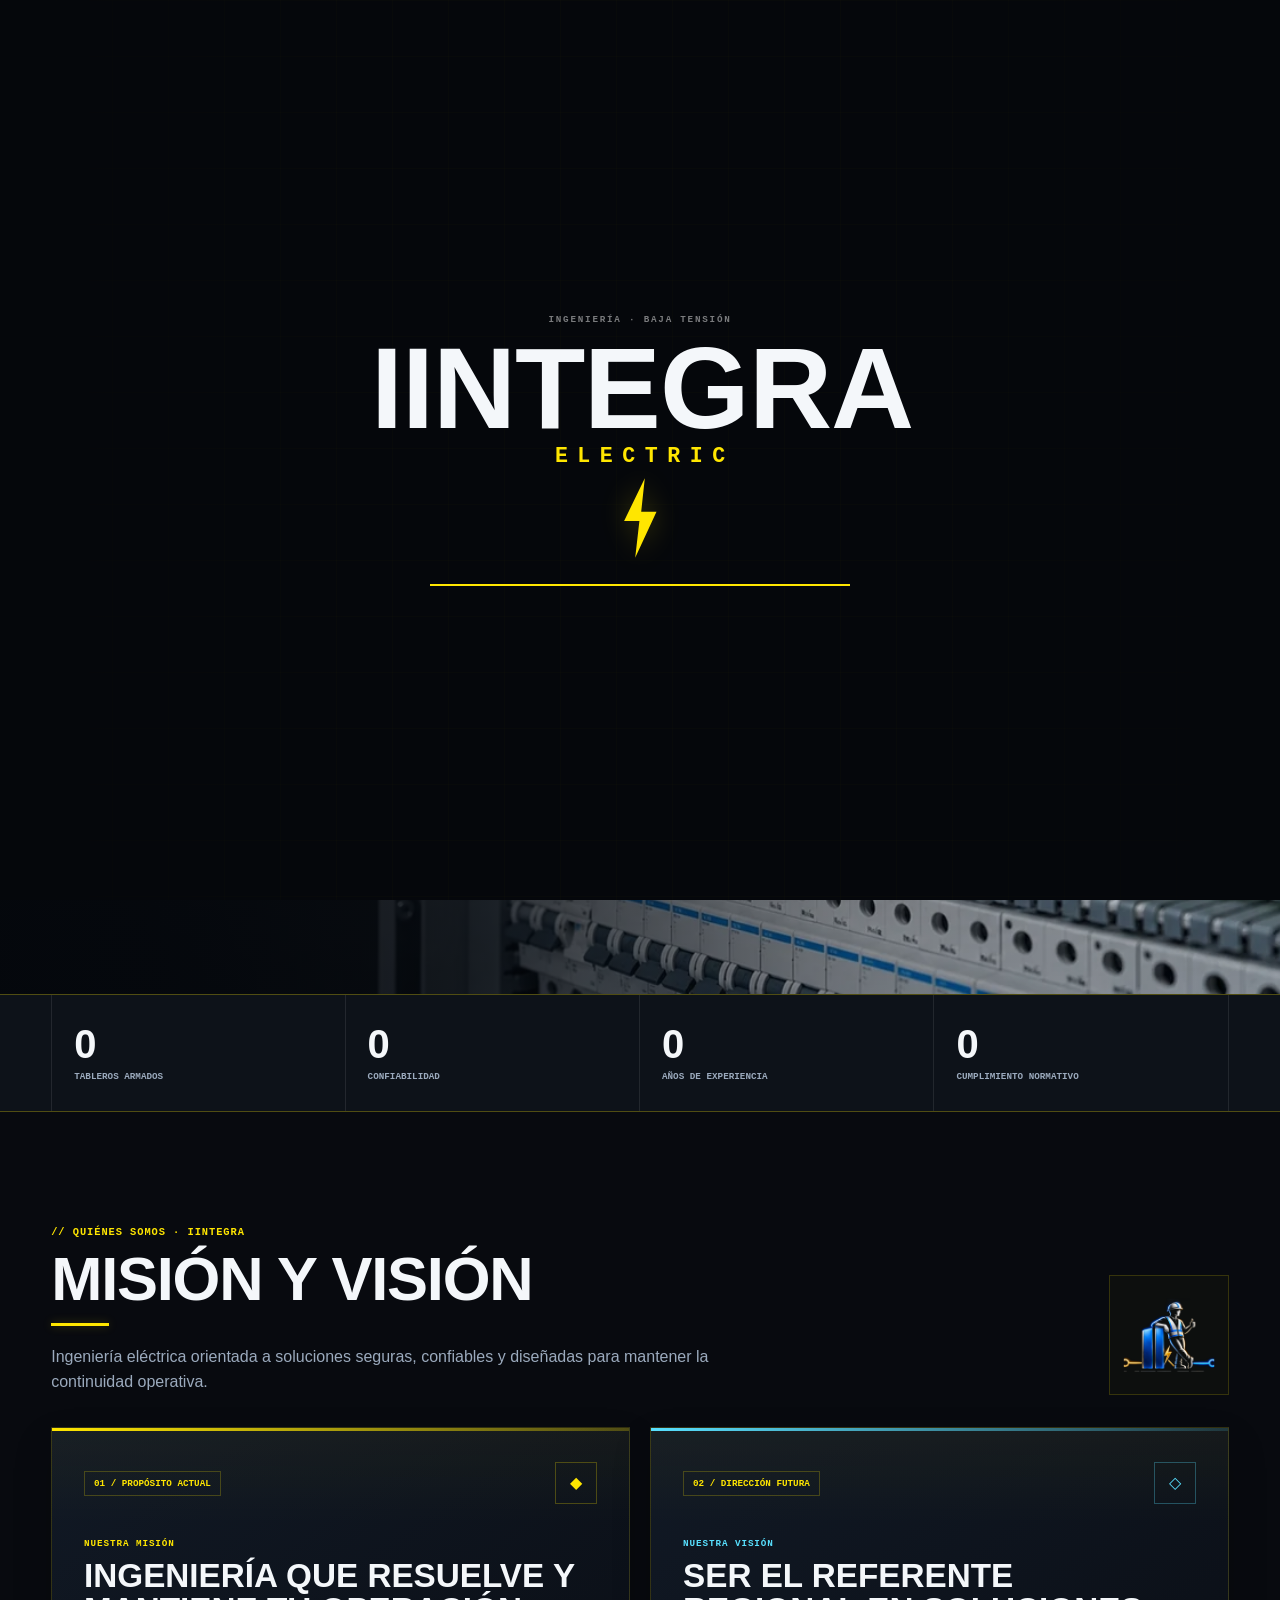
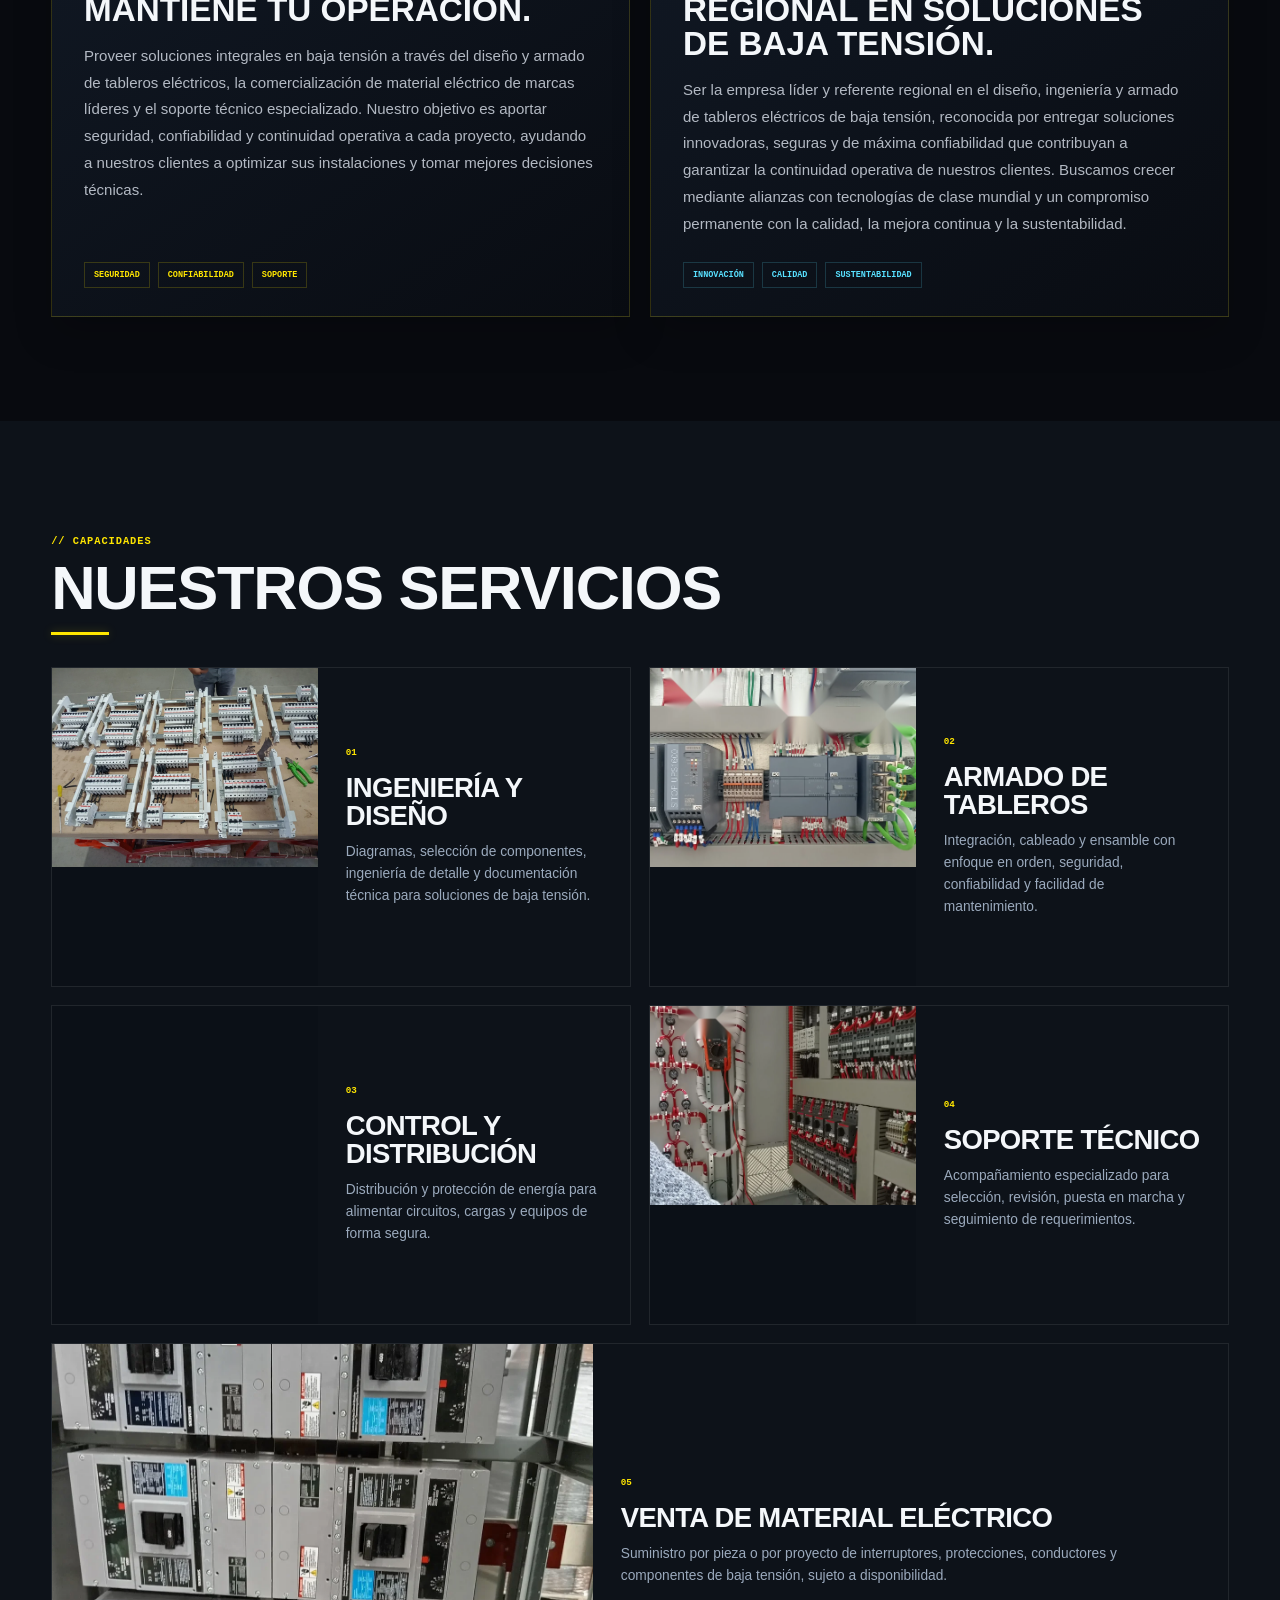
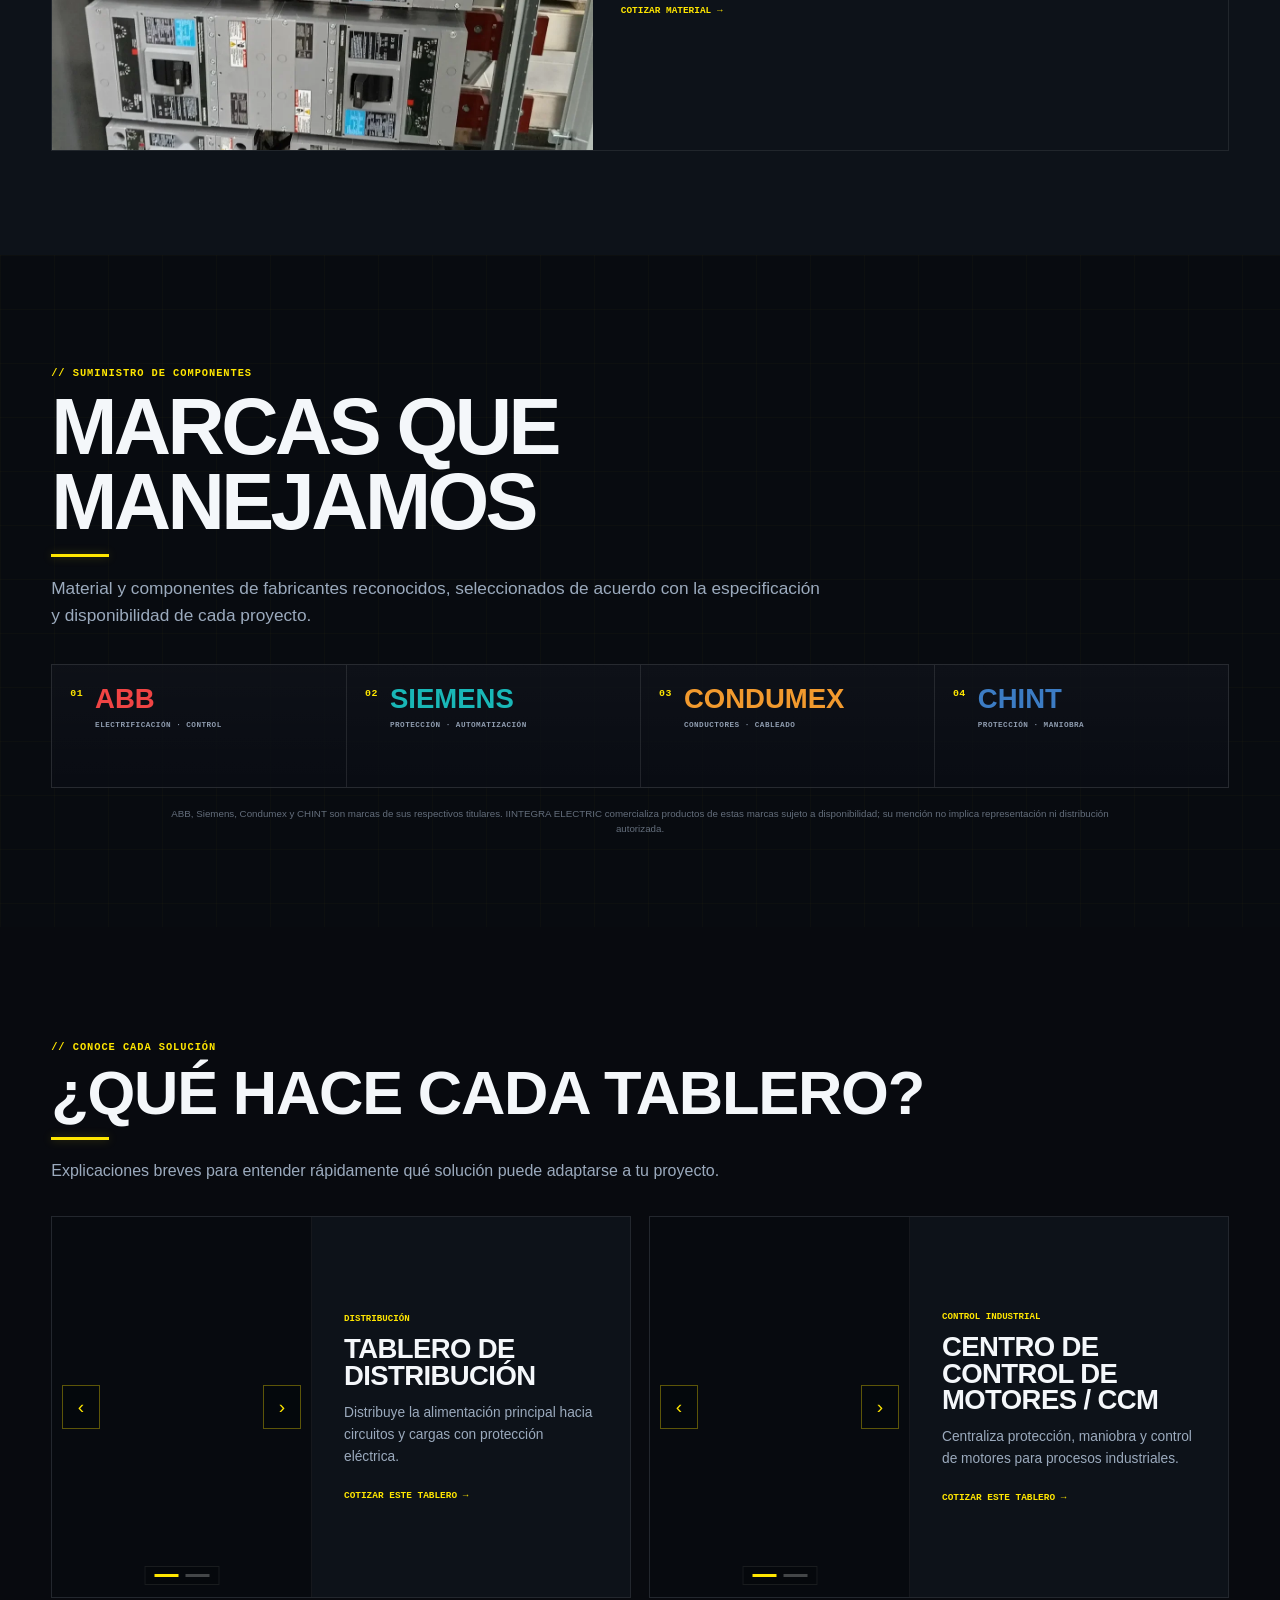
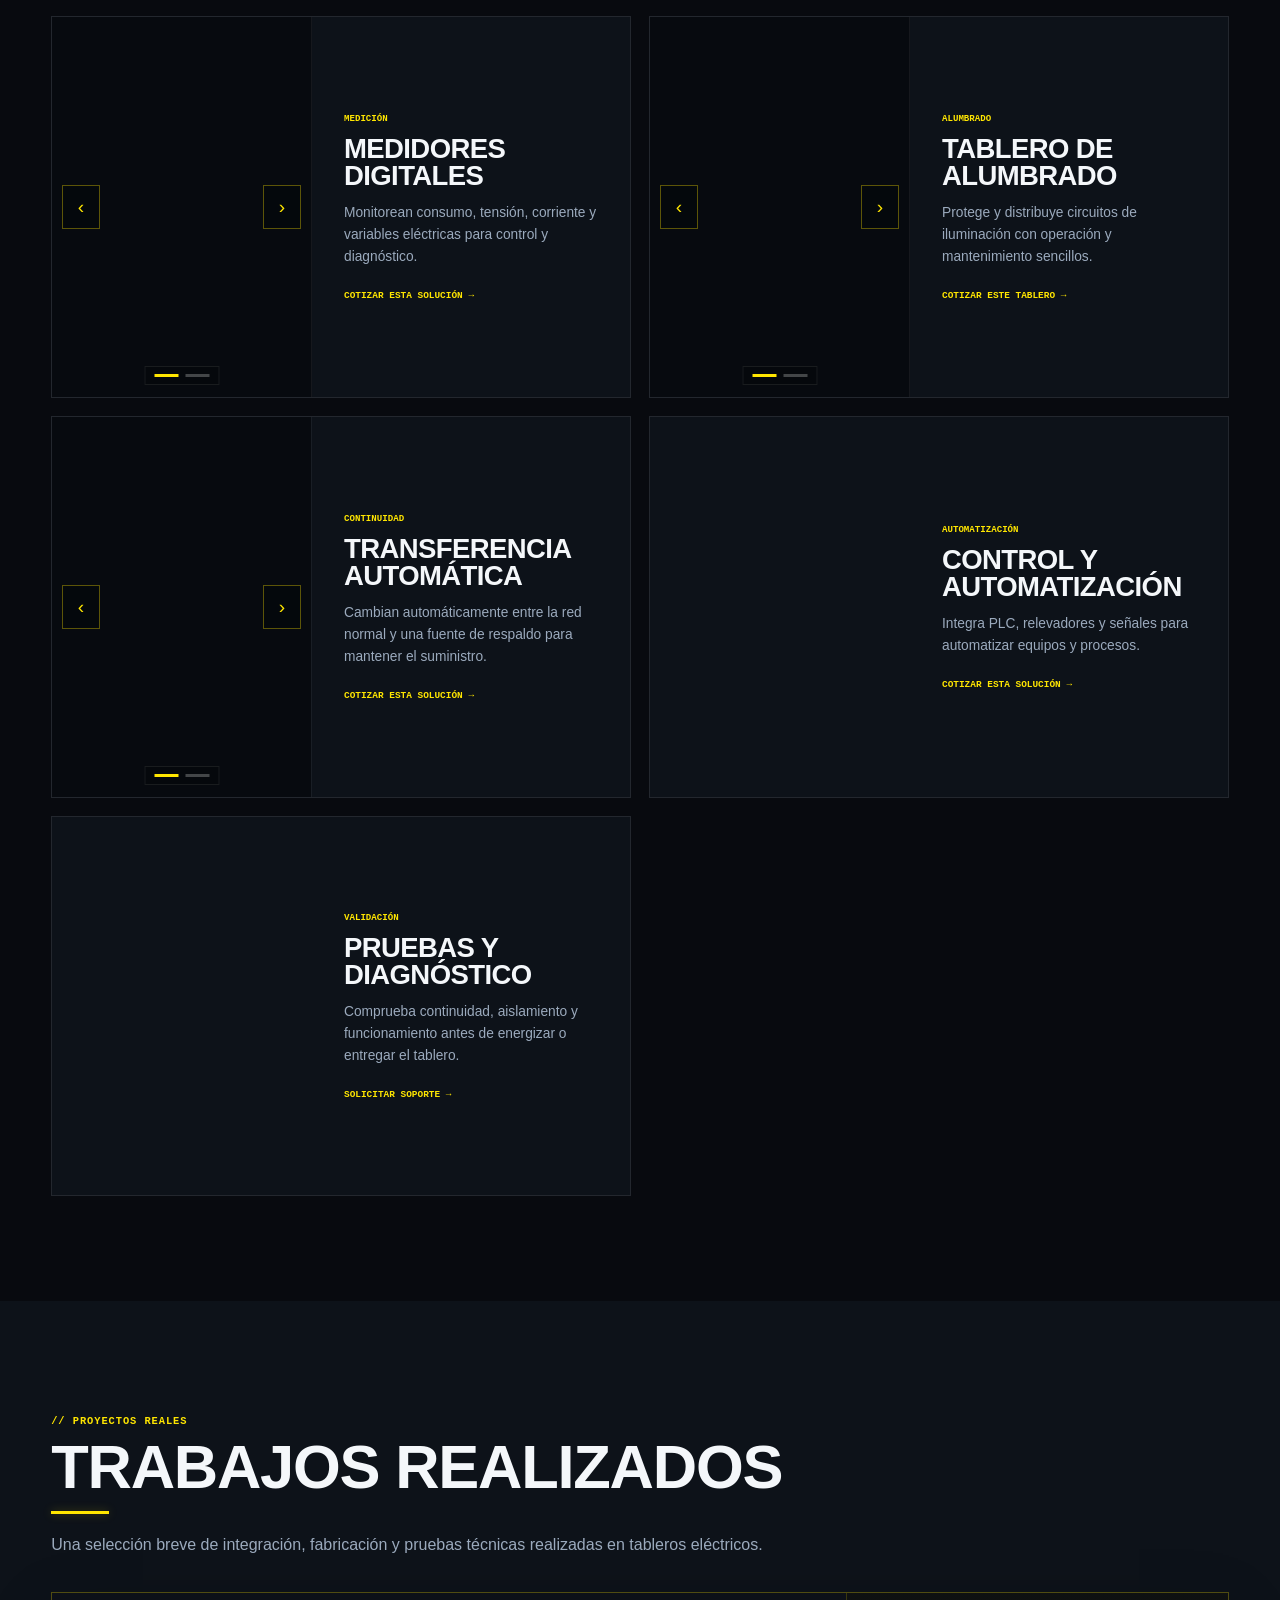
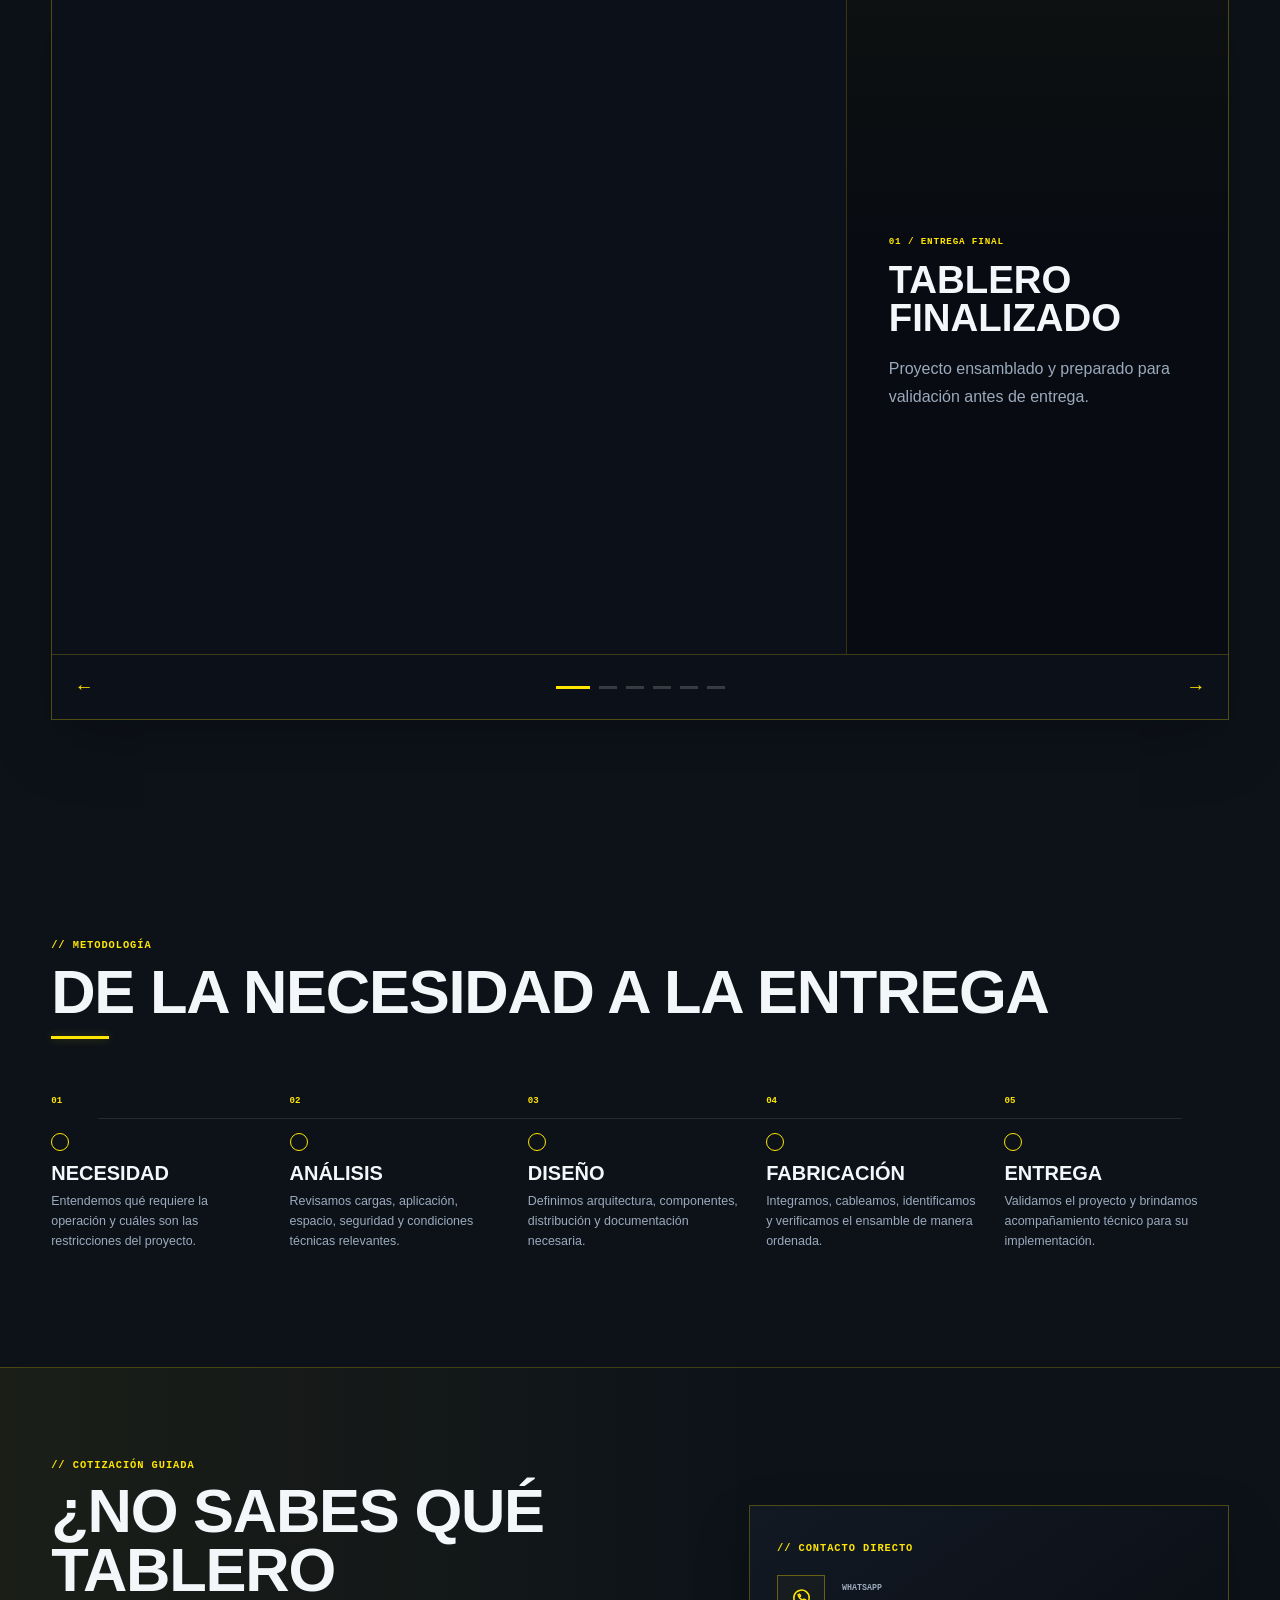
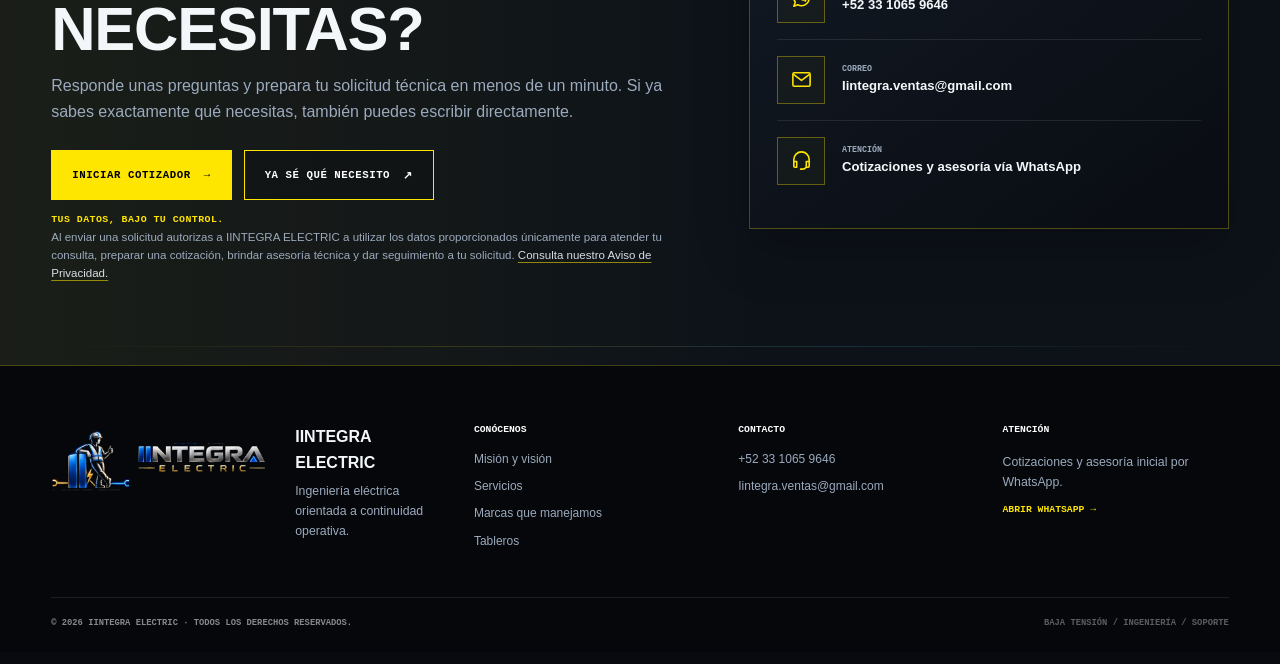
==== commit 0b67322a: "Ultimo cambio" ====
--- a/index.html
+++ b/index.html
@@ -97,7 +97,7 @@
   <link rel="manifest" href="site.webmanifest" />
 
   <link rel="preload" as="image" href="images/products/distribucion-01.webp?v=152" imagesrcset="images/products/distribucion-01-720.webp?v=152 720w, images/products/distribucion-01.webp?v=152 1200w" imagesizes="(max-width: 700px) 92vw, (max-width: 1100px) 46vw, 620px" fetchpriority="high" />
-  <link rel="stylesheet" href="styles.css?v=152" />
+  <link rel="stylesheet" href="styles.css?v=153" />
 </head>
 
 <body class="intro-active">
--- a/styles.css
+++ b/styles.css
@@ -4375,3 +4375,77 @@
     font-size:clamp(1.9rem, 7vw, 2.45rem) !important;
   }
 }
+
+
+/* =========================================================
+   V153 — AJUSTES FINALES SOLICITADOS
+   - separa flechas del carrusel principal sin romper estética
+   - corrige maquetación de tarjetas inferiores para que
+     los títulos largos no se corten y se vean como las de arriba
+========================================================= */
+
+/* HERO / trabajos realizados: controles separados y limpios */
+@media (min-width: 901px){
+  .hero-gallery .carousel{
+    position:relative;
+  }
+
+  .hero-gallery .carousel-arrow{
+    width:40px;
+    height:44px;
+    top:50%;
+    transform:translateY(-50%);
+  }
+
+  .hero-gallery .carousel-arrow.prev{
+    left:14px !important;
+    right:auto !important;
+  }
+
+  .hero-gallery .carousel-arrow.next{
+    left:60px !important;
+    right:auto !important;
+  }
+}
+
+/* Tarjetas de soluciones: mismas proporciones visuales y títulos completos */
+@media (min-width: 901px){
+  .solutions-grid .solution-card{
+    grid-template-columns:minmax(0, .9fr) minmax(0, 1.1fr) !important;
+    align-items:stretch;
+  }
+
+  .solution-card > .product-media,
+  .solution-card > .solution-copy{
+    min-width:0;
+  }
+
+  .solution-card > .solution-copy{
+    padding:30px 32px !important;
+  }
+
+  .solution-card > .solution-copy h3,
+  .solution-copy h3,
+  #transferencias .solution-copy h3,
+  #automatizacion .solution-copy h3{
+    max-width:none !important;
+    width:100%;
+    font-size:clamp(1.72rem, 1.95vw, 2.55rem) !important;
+    line-height:.98 !important;
+    letter-spacing:-.022em !important;
+    white-space:normal !important;
+    word-break:normal !important;
+    overflow-wrap:normal !important;
+    hyphens:none !important;
+    text-wrap:balance;
+  }
+}
+
+@media (min-width: 901px) and (max-width: 1180px){
+  .solution-card > .solution-copy h3,
+  .solution-copy h3,
+  #transferencias .solution-copy h3,
+  #automatizacion .solution-copy h3{
+    font-size:clamp(1.62rem, 1.8vw, 2.3rem) !important;
+  }
+}
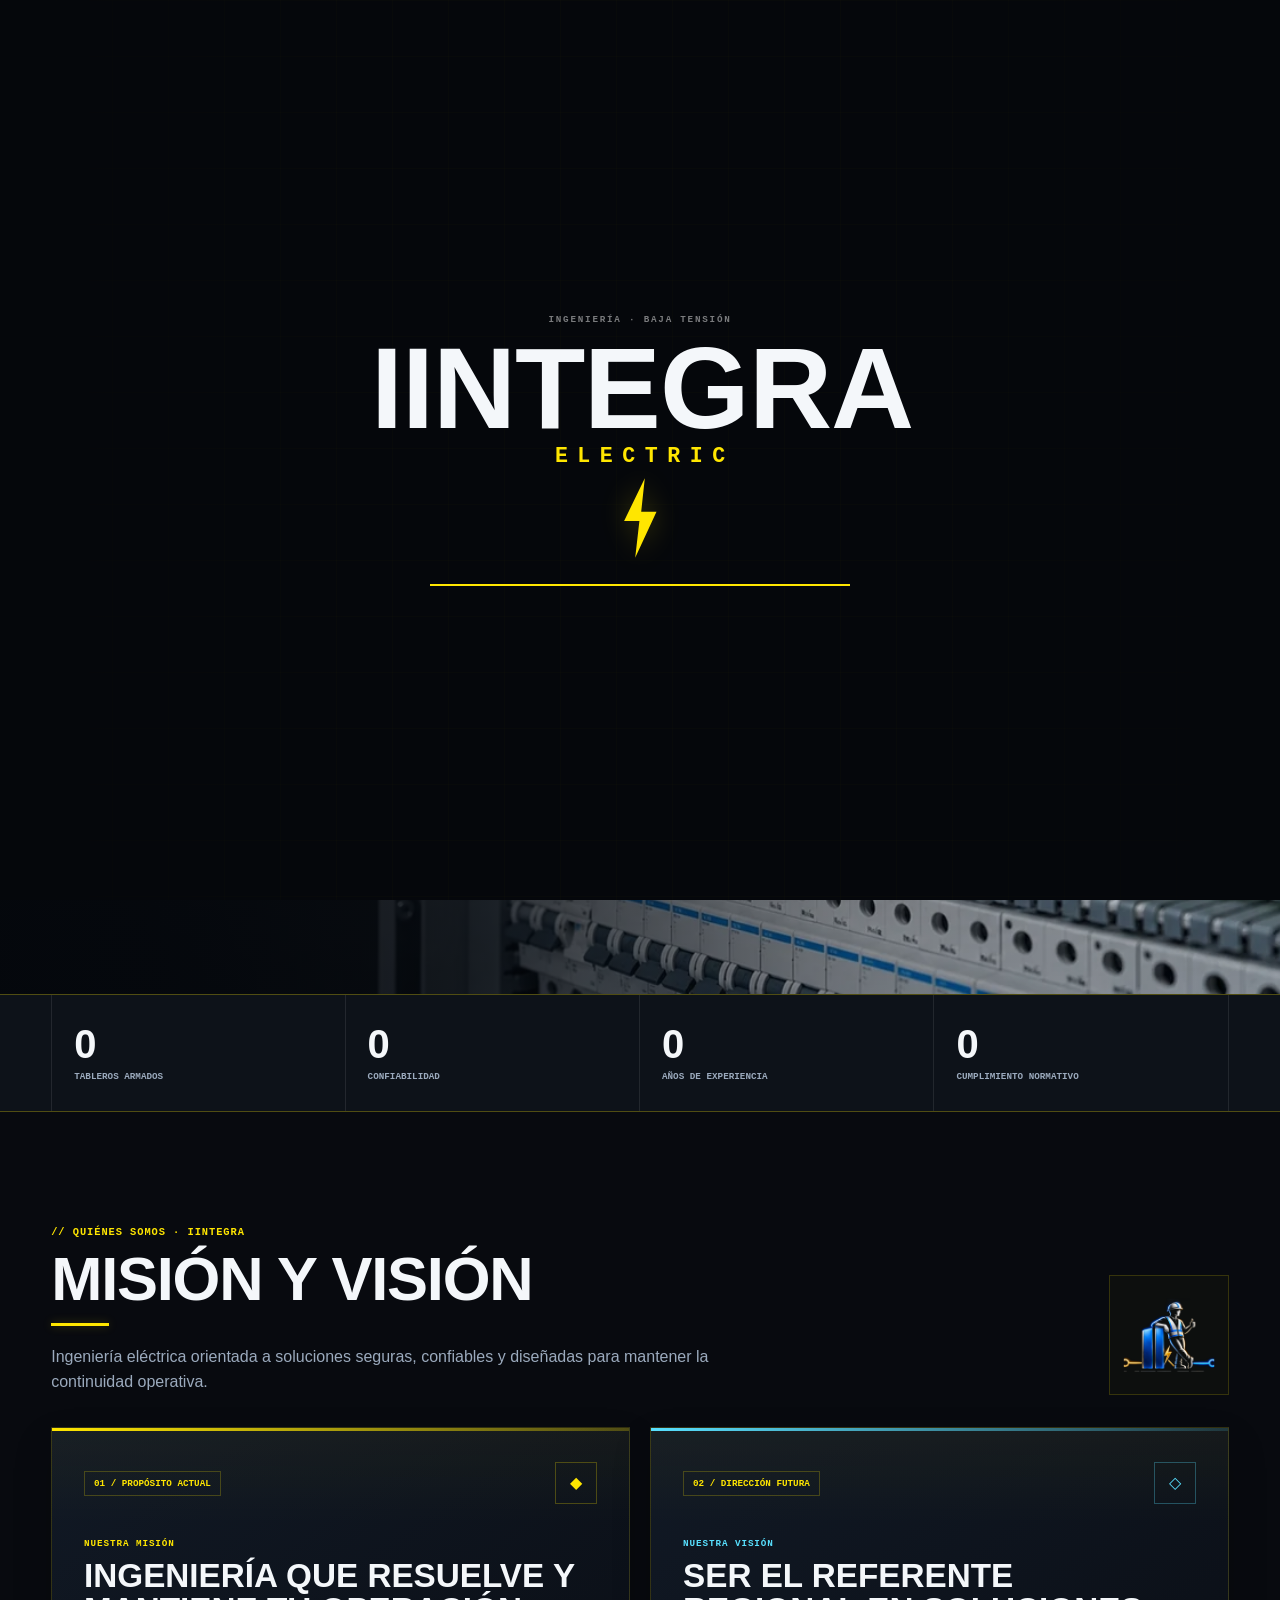
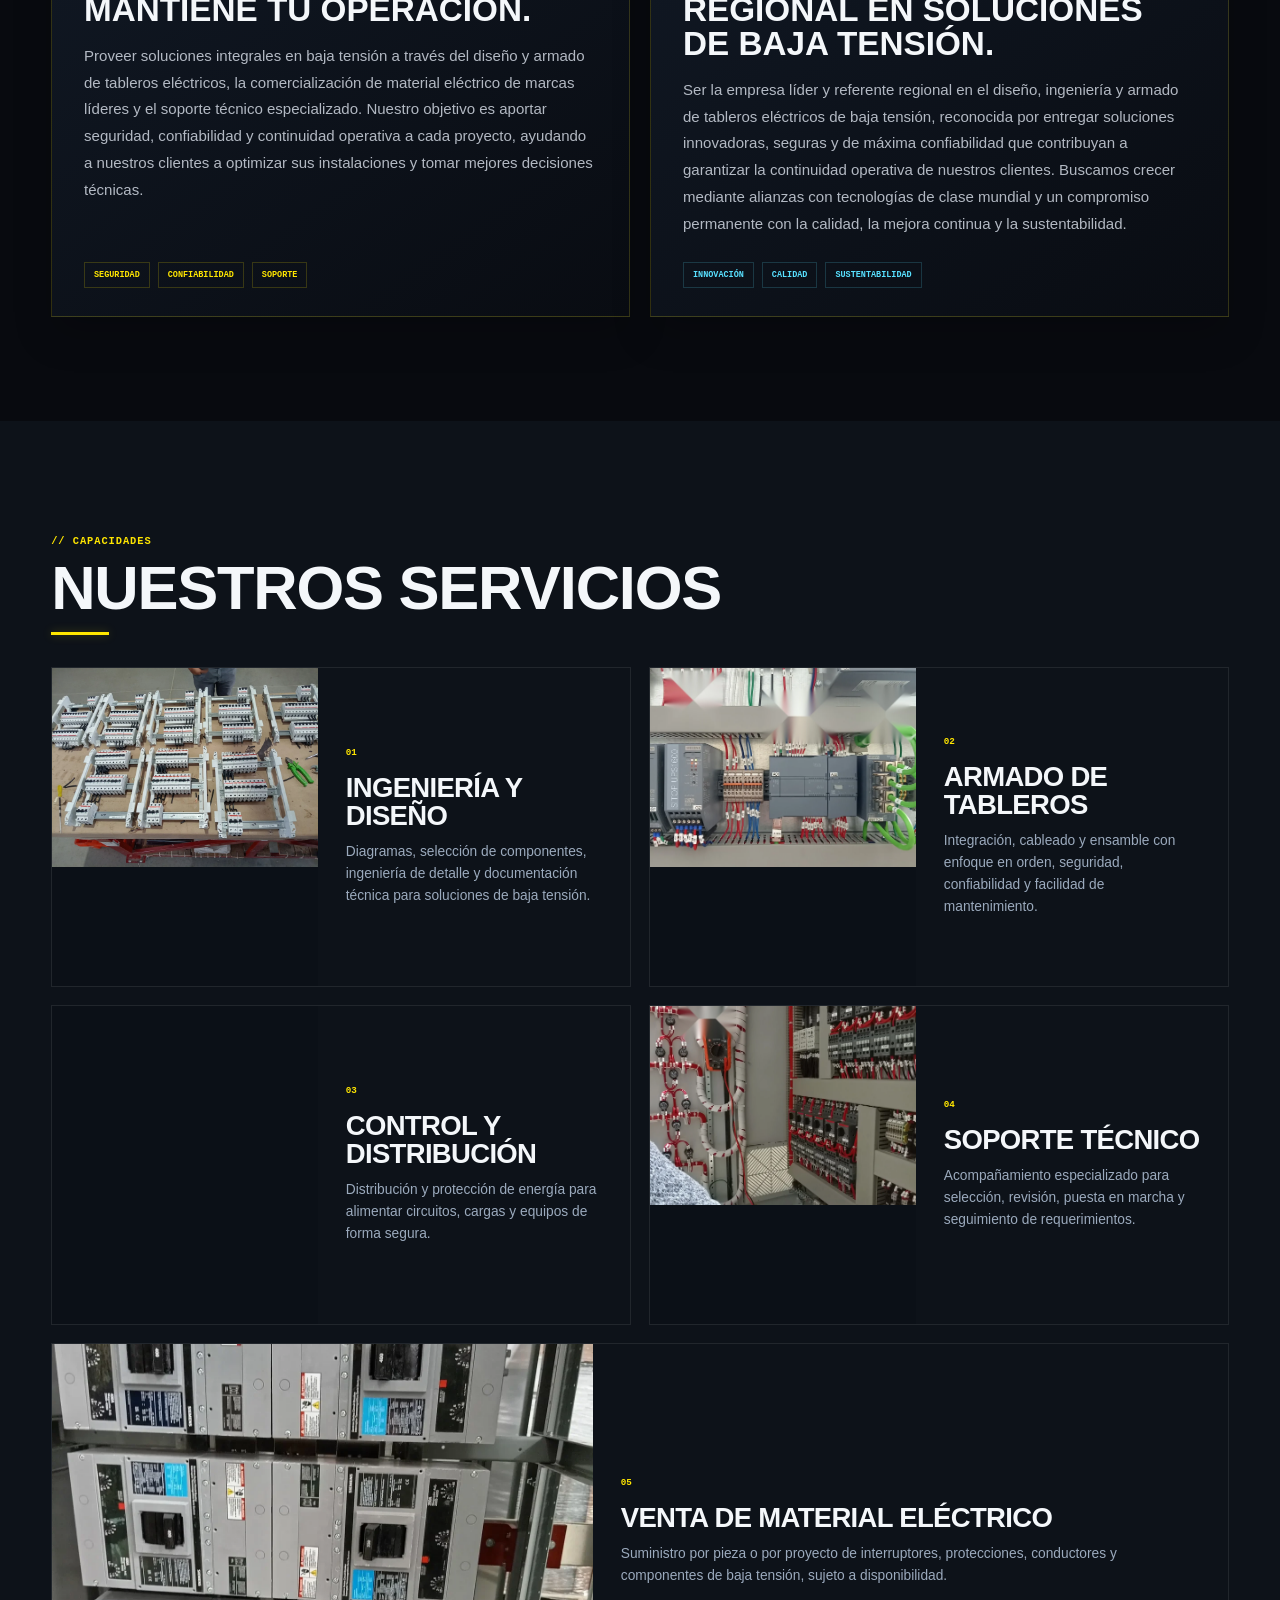
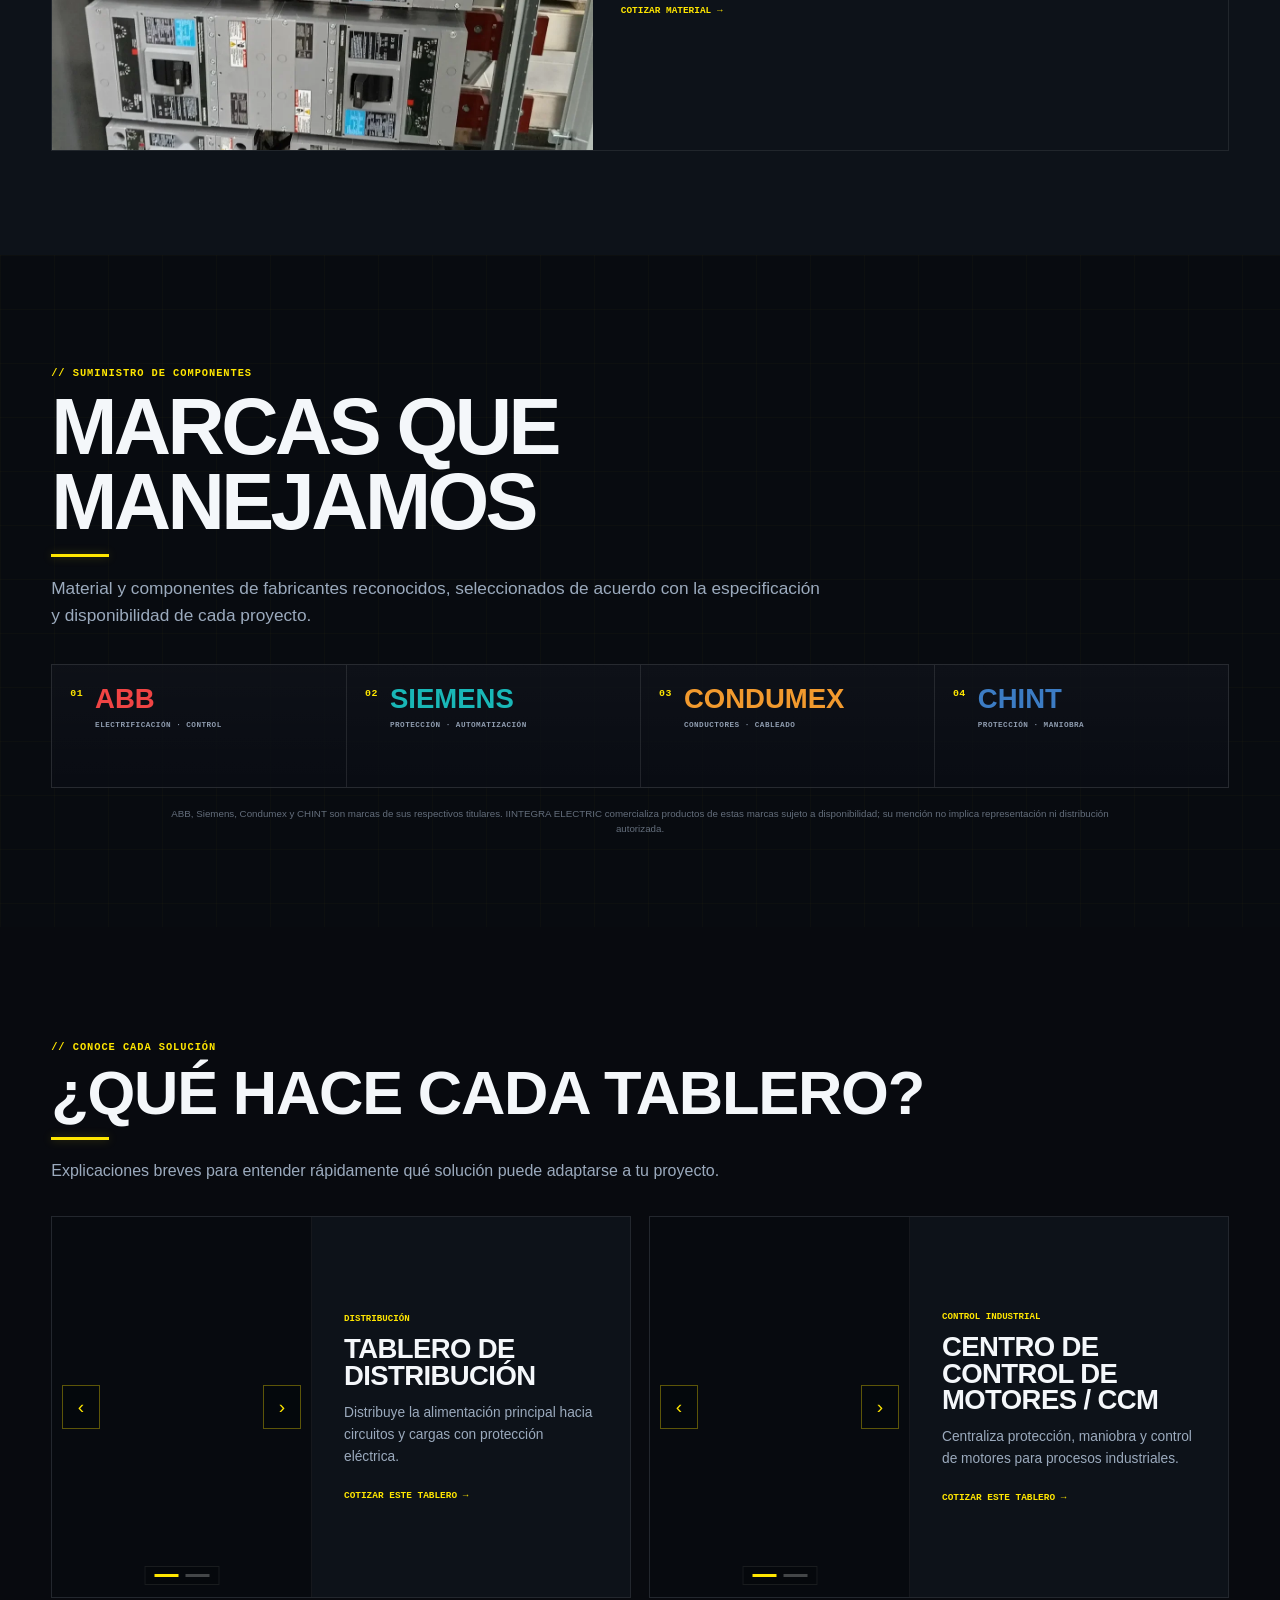
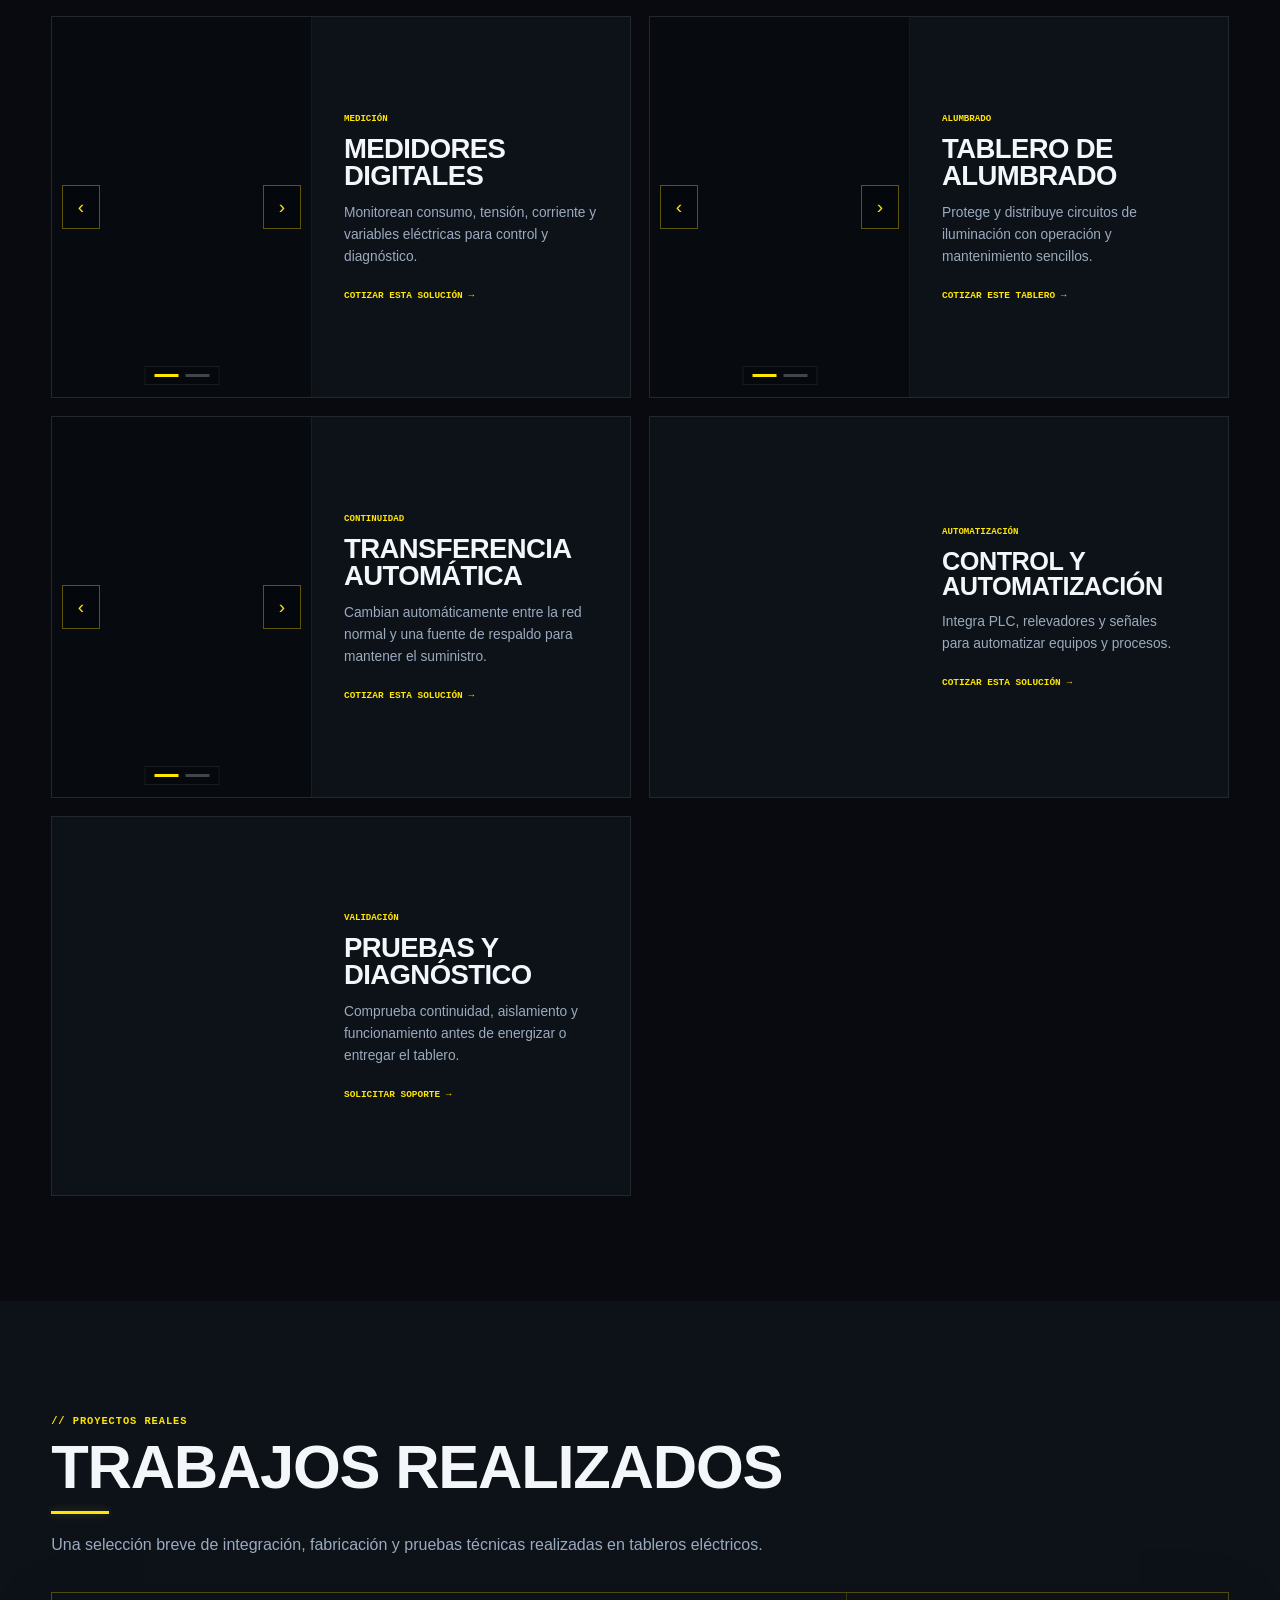
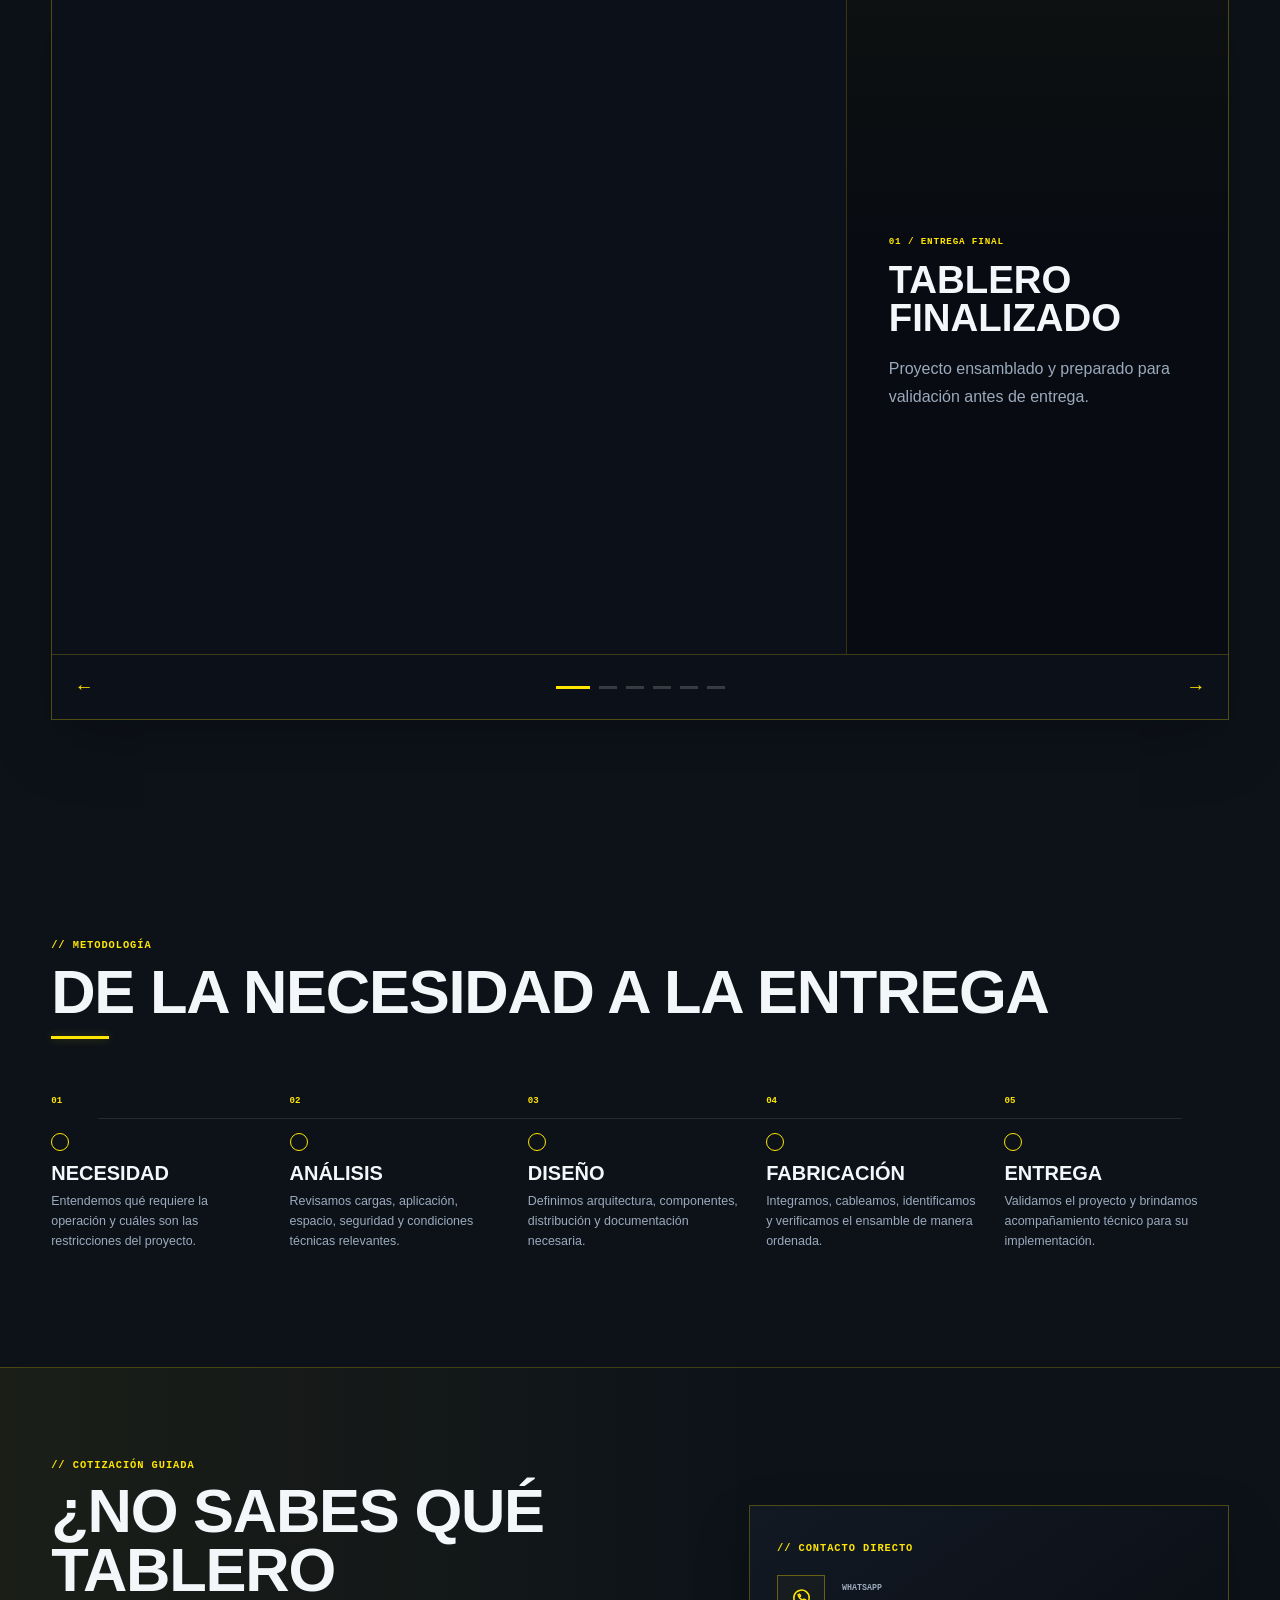
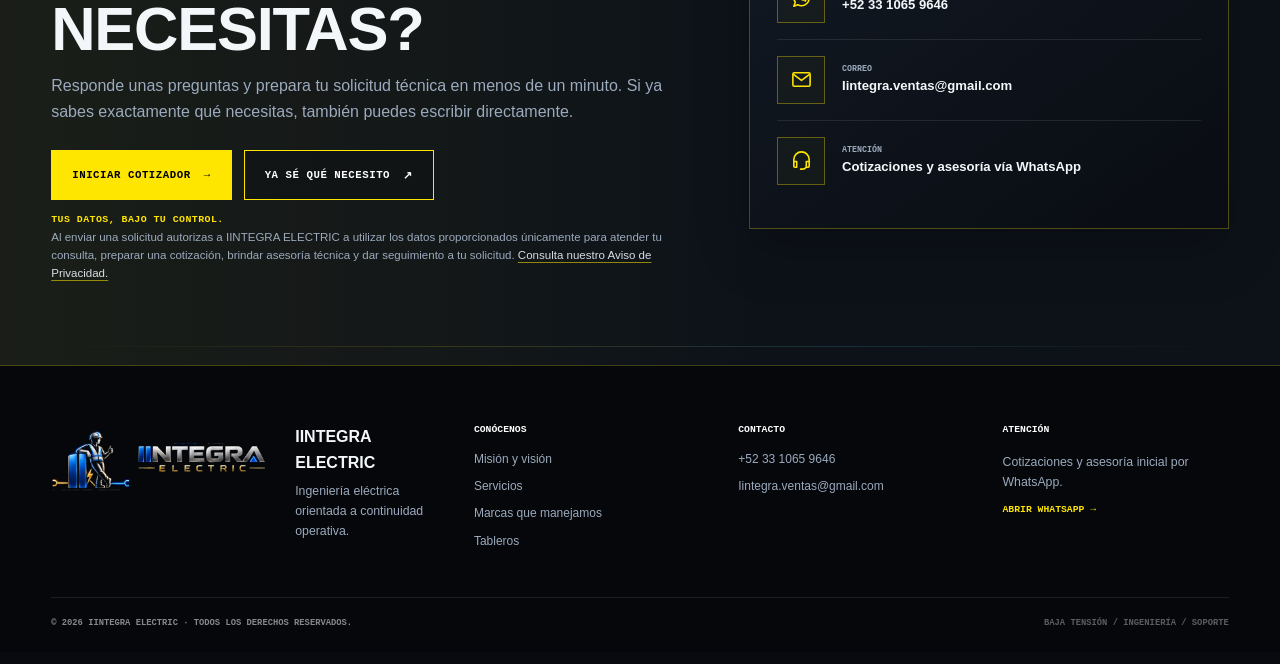
==== commit cfceb1cd: "Add files via upload" ====
--- a/index.html
+++ b/index.html
@@ -97,7 +97,7 @@
   <link rel="manifest" href="site.webmanifest" />
 
   <link rel="preload" as="image" href="images/products/distribucion-01.webp?v=152" imagesrcset="images/products/distribucion-01-720.webp?v=152 720w, images/products/distribucion-01.webp?v=152 1200w" imagesizes="(max-width: 700px) 92vw, (max-width: 1100px) 46vw, 620px" fetchpriority="high" />
-  <link rel="stylesheet" href="styles.css?v=153" />
+  <link rel="stylesheet" href="styles.css?v=154" />
 </head>
 
 <body class="intro-active">
--- a/styles.css
+++ b/styles.css
@@ -4449,3 +4449,33 @@
     font-size:clamp(1.62rem, 1.8vw, 2.3rem) !important;
   }
 }
+
+
+/* =========================================================
+   V154 — AIRE LATERAL EN TÍTULOS LARGOS
+   Corrige el título "CONTROL Y AUTOMATIZACIÓN" para que
+   no quede pegado al borde derecho de la tarjeta.
+========================================================= */
+
+@media (min-width: 901px){
+  #automatizacion .solution-copy{
+    padding-right:46px !important;
+  }
+
+  #automatizacion .solution-copy h3{
+    font-size:clamp(1.58rem, 1.72vw, 2.18rem) !important;
+    line-height:1 !important;
+    letter-spacing:-.02em !important;
+    max-width:100% !important;
+  }
+
+  #transferencias .solution-copy{
+    padding-right:42px !important;
+  }
+}
+
+@media (min-width: 901px) and (max-width: 1180px){
+  #automatizacion .solution-copy h3{
+    font-size:clamp(1.5rem, 1.6vw, 2rem) !important;
+  }
+}
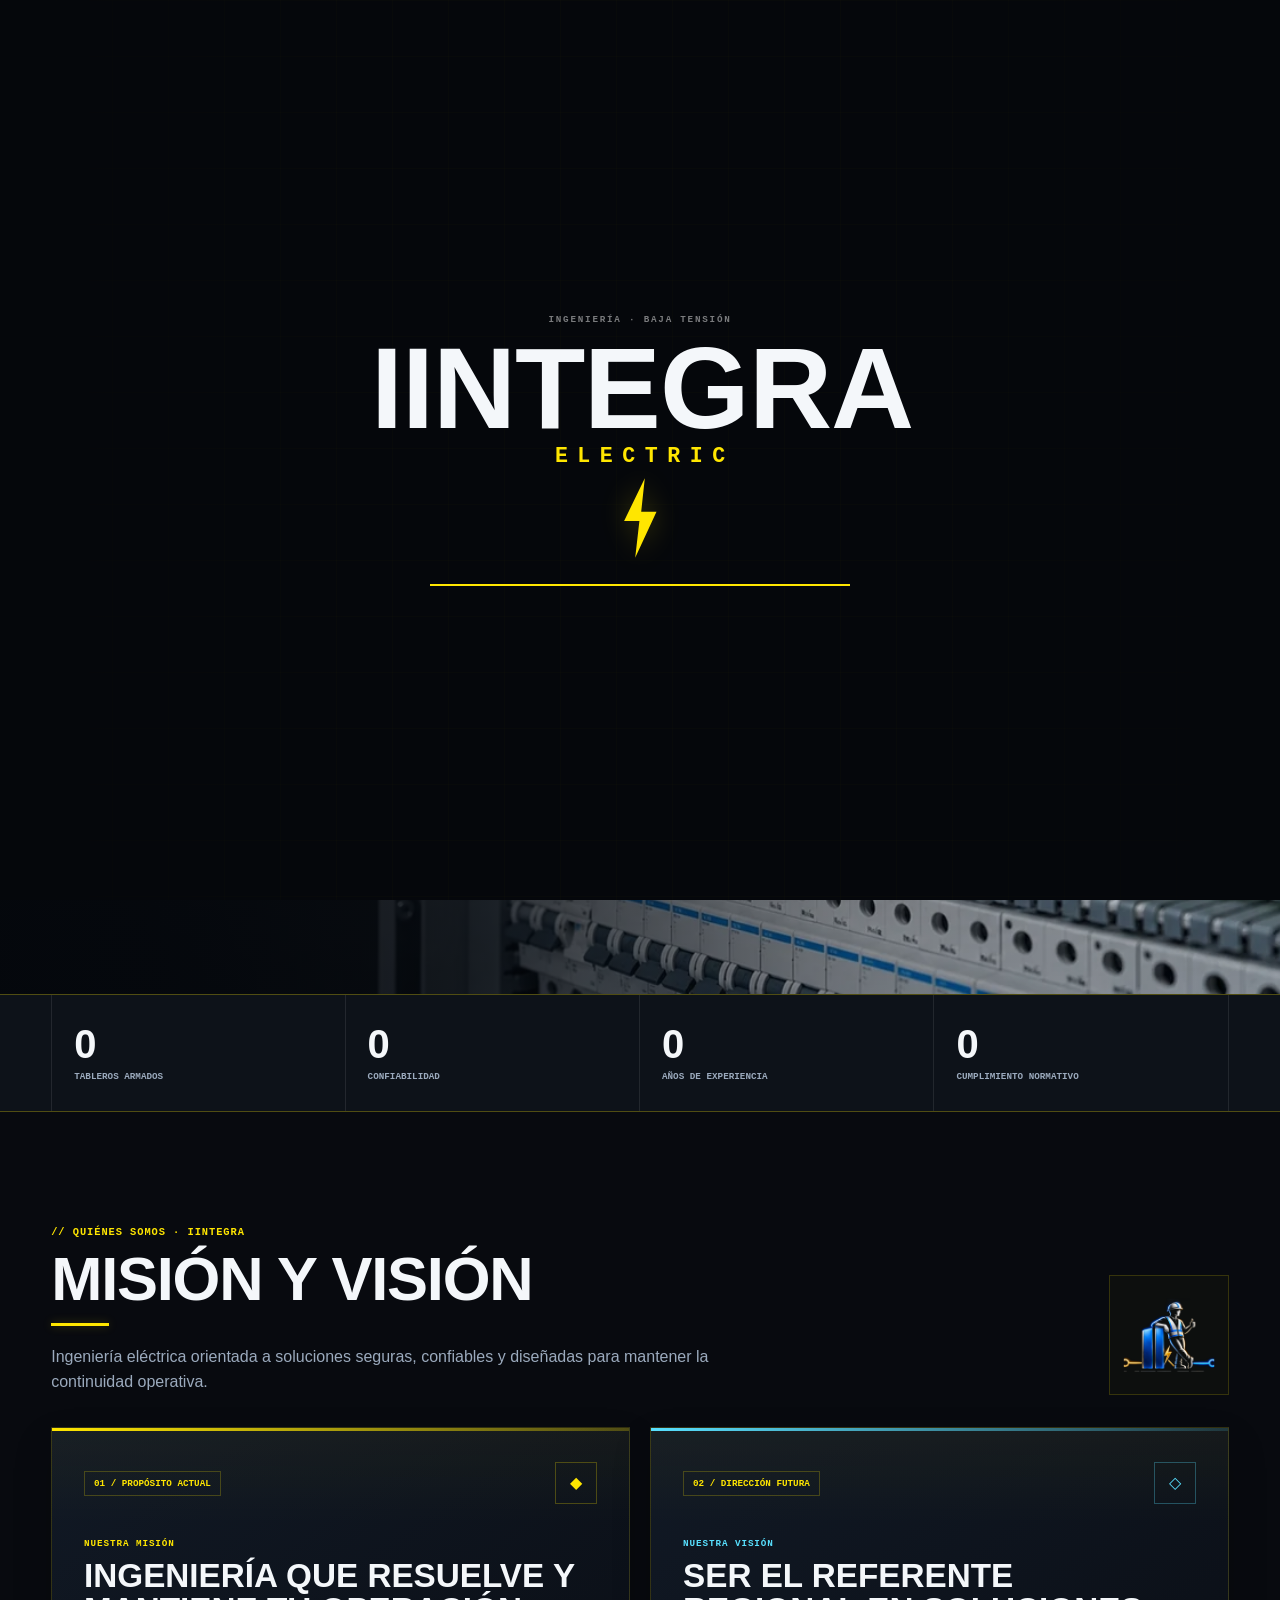
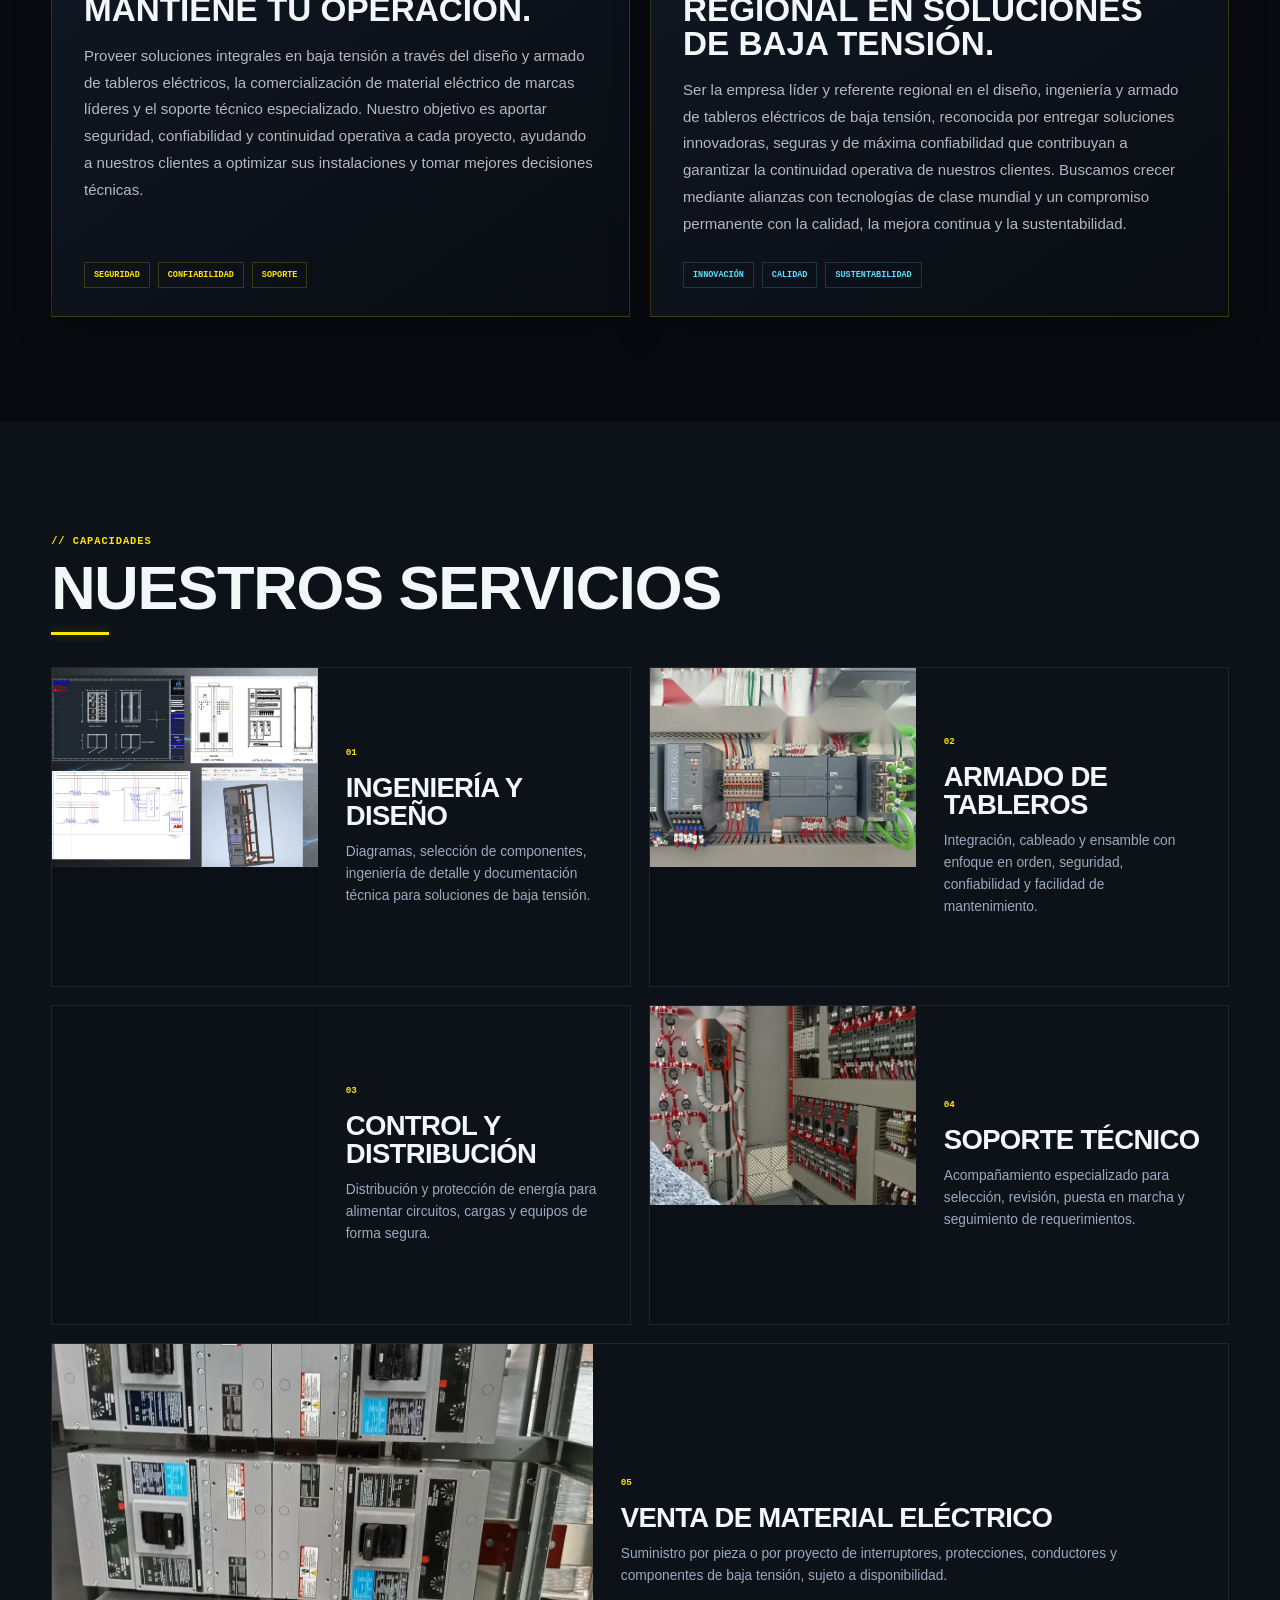
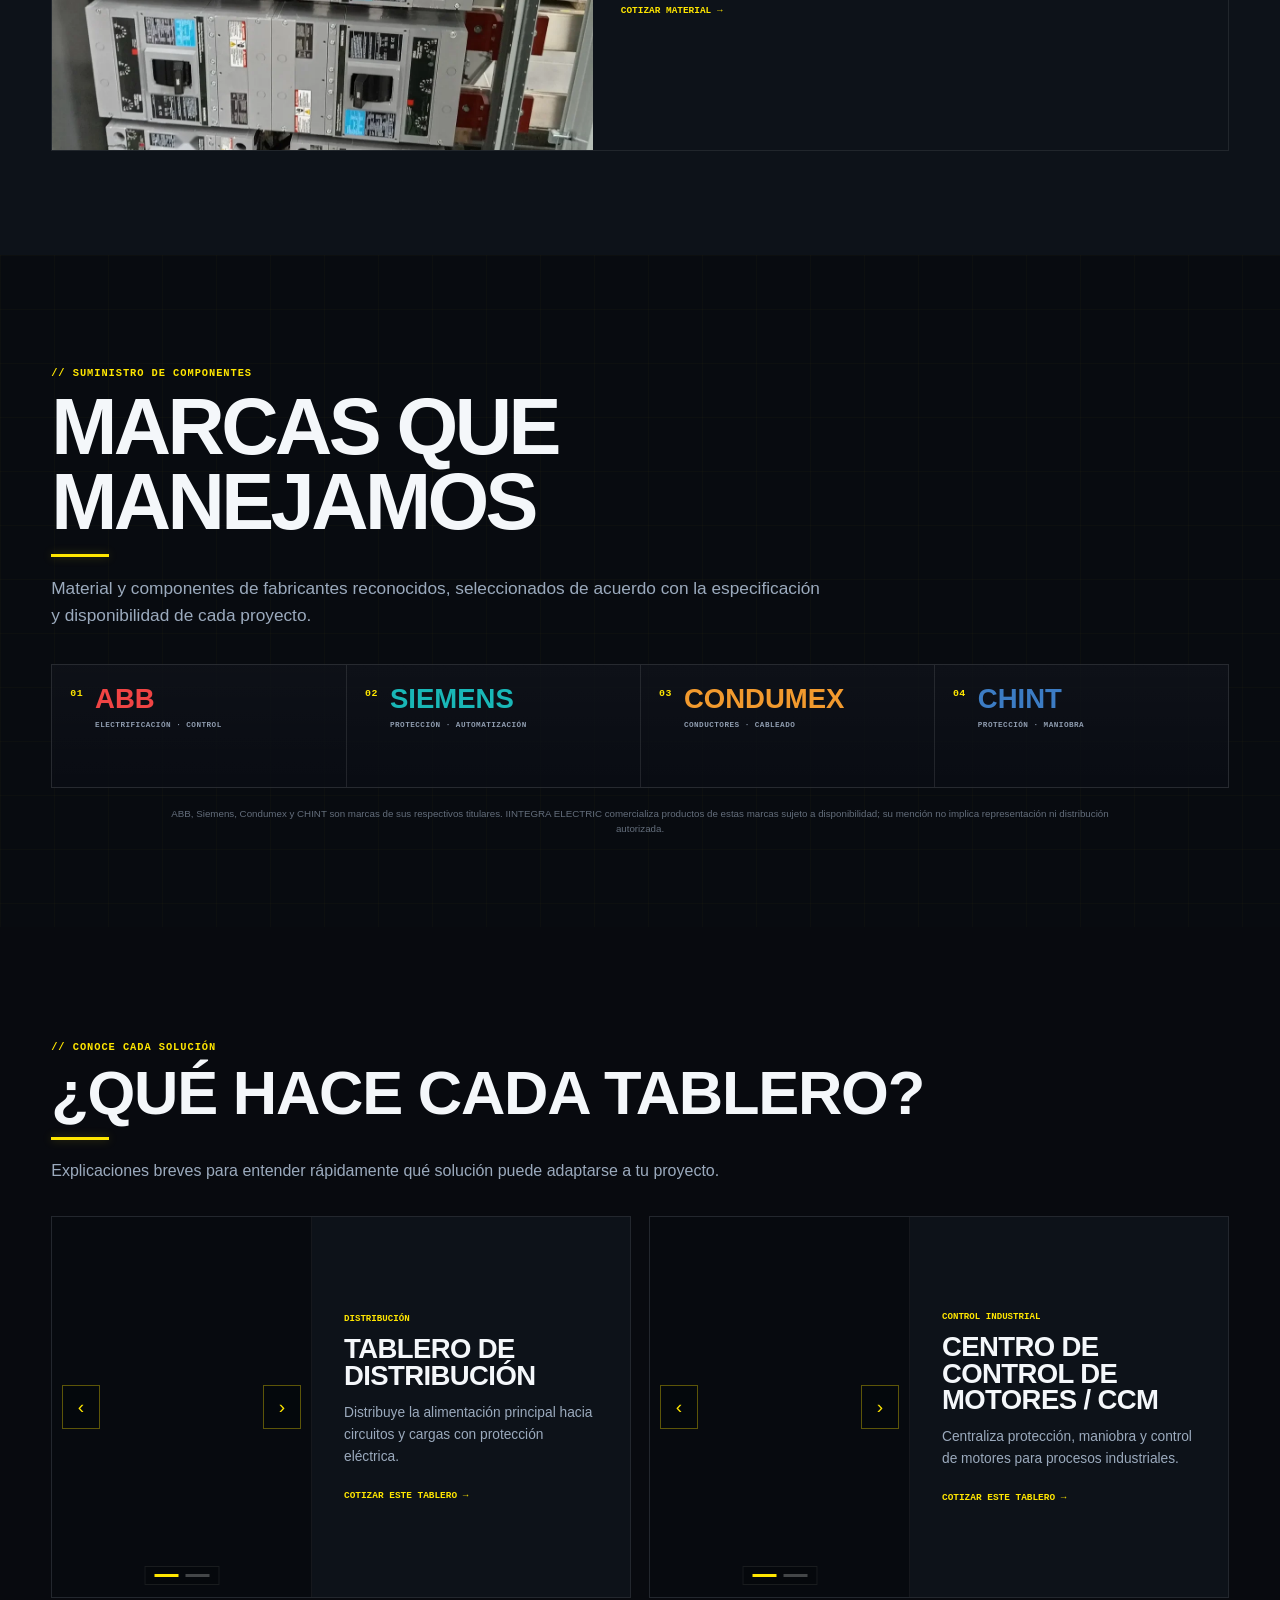
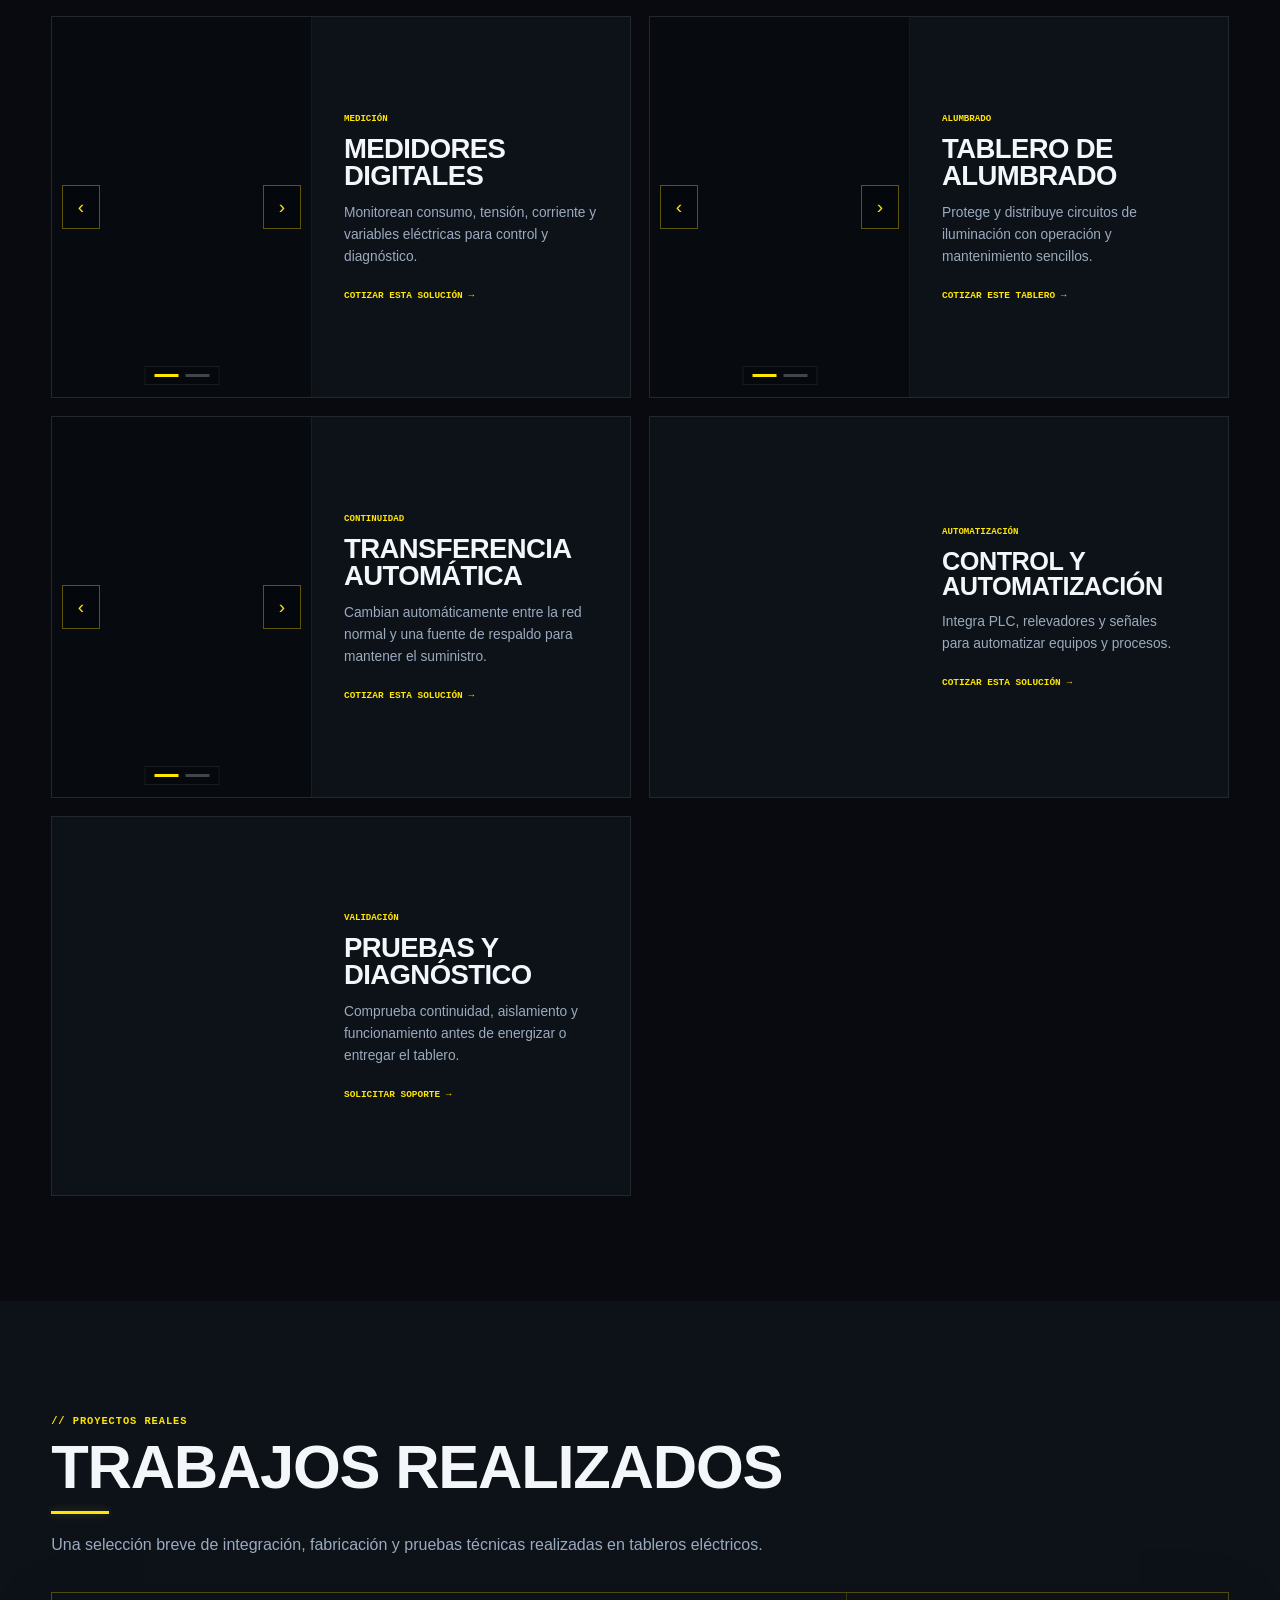
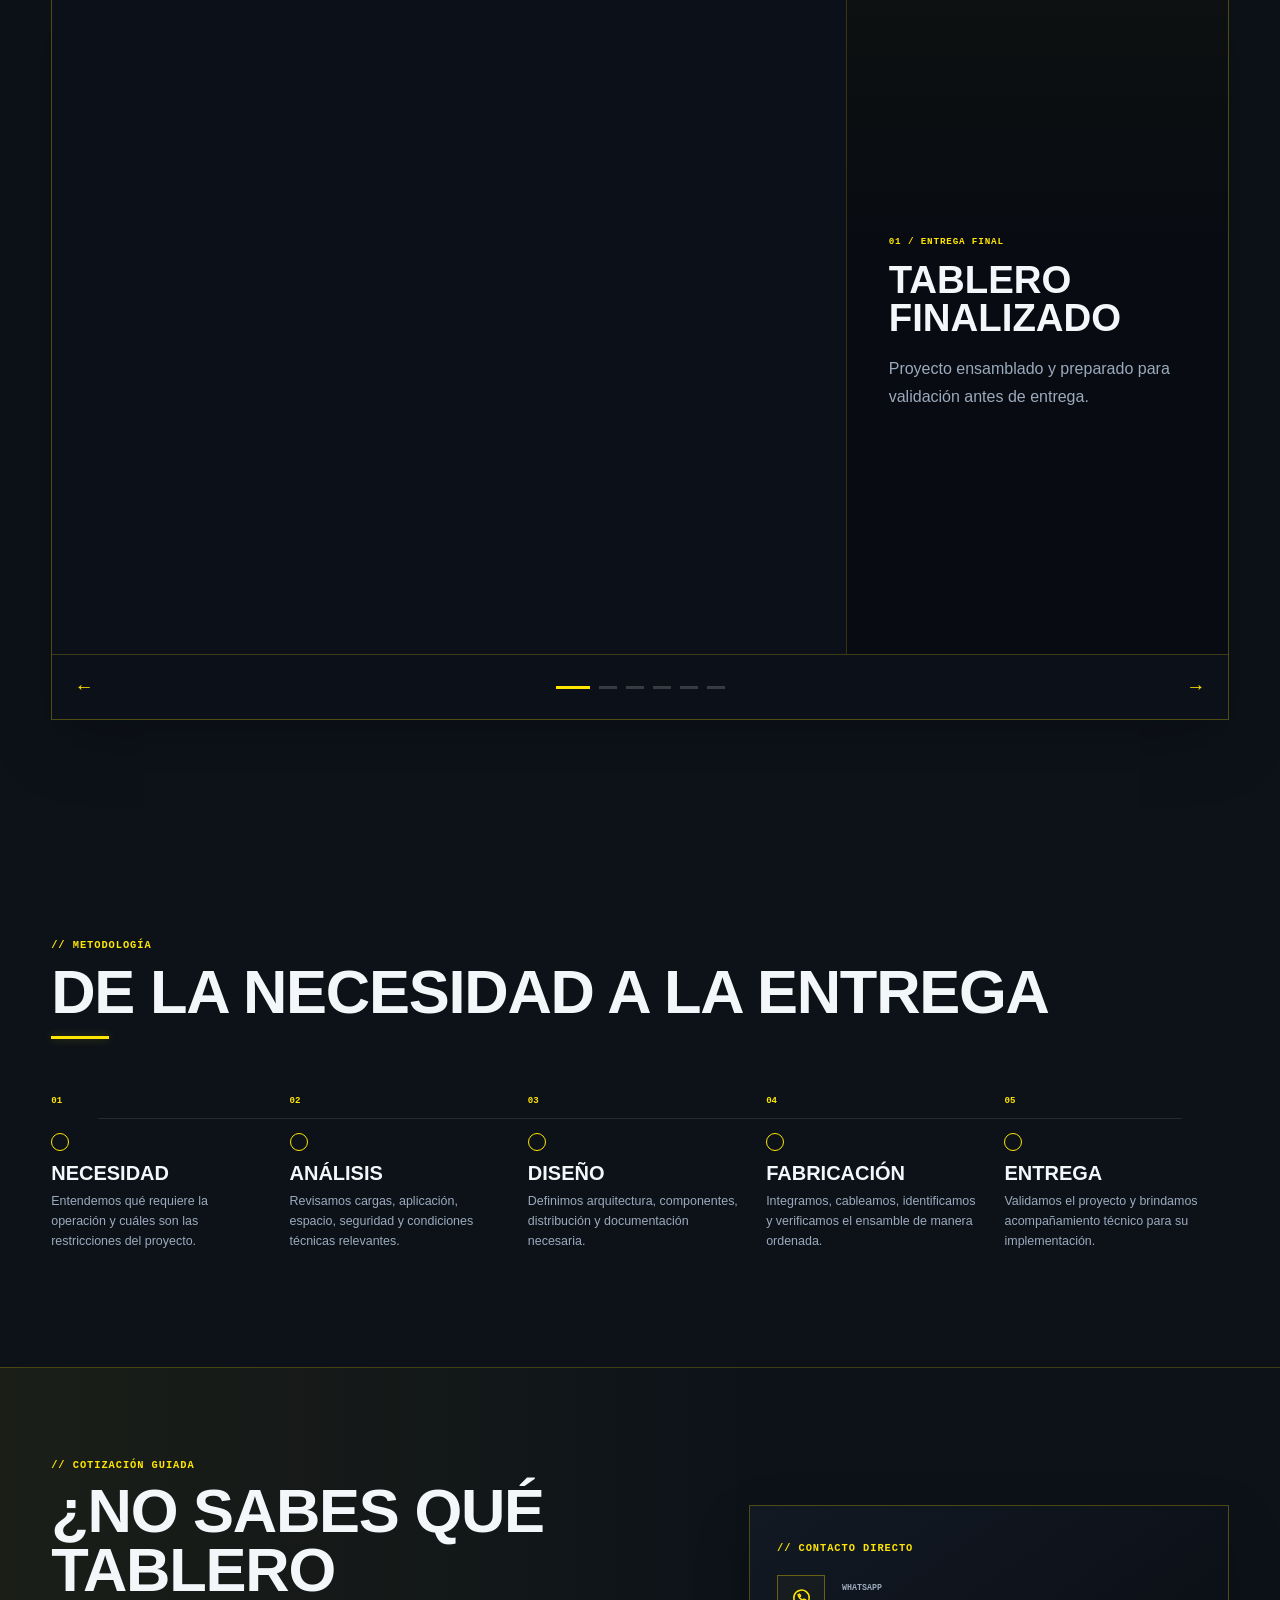
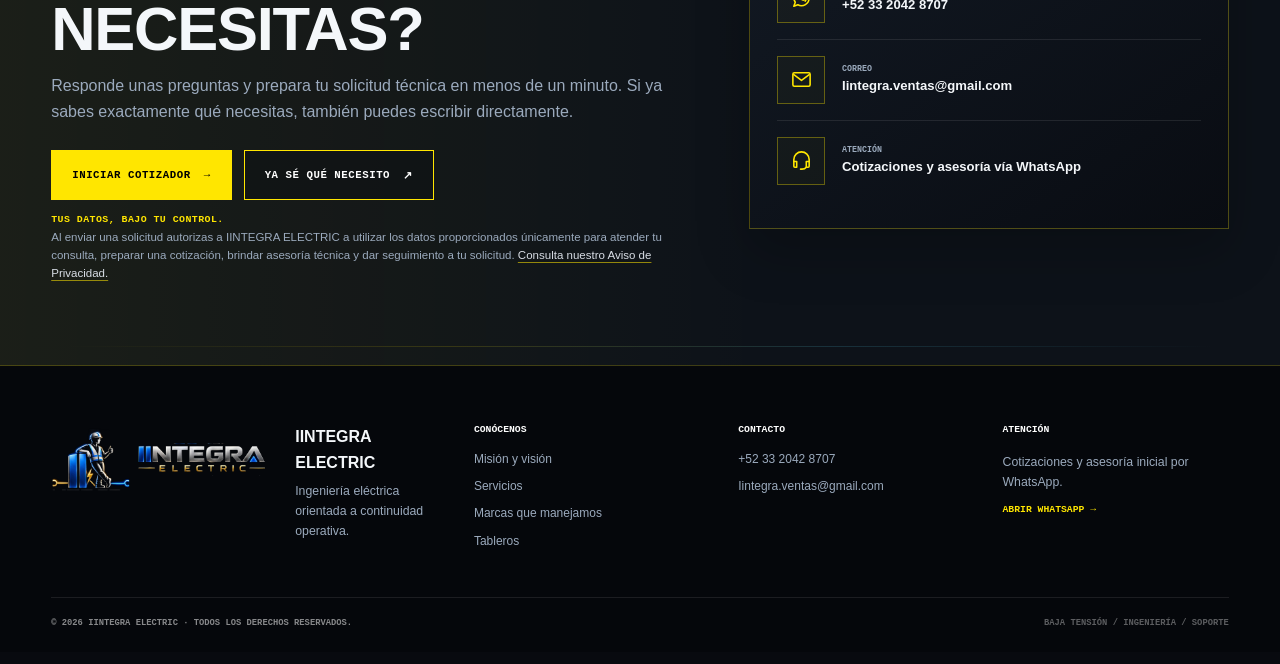
==== commit 91bb6e3b: "cambio de numero y remplazo de imagen" ====
--- a/index.html
+++ b/index.html
@@ -55,7 +55,7 @@
         "url": "https://iintegraelectric.com/assets/iintegra-logo-transparent.png"
       },
       "email": "iintegra.ventas@gmail.com",
-      "telephone": "+52 33 1065 9646",
+      "telephone": "+52 33 2042 8707",
       "description": "Diseño, ingeniería, armado, pruebas y soporte técnico para tableros eléctricos de baja tensión.",
       "areaServed": {
         "@type": "Country",
@@ -63,7 +63,7 @@
       },
       "contactPoint": {
         "@type": "ContactPoint",
-        "telephone": "+52 33 1065 9646",
+        "telephone": "+52 33 2042 8707",
         "email": "iintegra.ventas@gmail.com",
         "contactType": "sales",
         "areaServed": "MX",
@@ -158,7 +158,7 @@
         <a class="nav-quote" href="#cotizacion">COTIZAR</a>
         <div class="mobile-menu-contact">
           <span>ATENCIÓN Y COTIZACIONES</span>
-          <a href="https://wa.me/523310659646" target="_blank" rel="noopener noreferrer">+52 33 1065 9646 ↗</a>
+          <a href="https://wa.me/523320428707" target="_blank" rel="noopener noreferrer">+52 33 2042 8707 ↗</a>
         </div>
       </nav>
 
@@ -329,7 +329,7 @@
 
         <div class="services-grid">
           <article class="service-card scroll-reveal">
-            <div class="service-image"><img src="images/real/ingenieria.webp" alt="Ingeniería y preparación de conjuntos eléctricos" loading="lazy" width="1600" height="1200" /></div>
+            <div class="service-image"><img src="images/real/ingenieria.webp?v=155" alt="Ingeniería y diseño de tableros eléctricos mediante planos, diagramas y modelado 3D" loading="lazy" width="1600" height="1143" /></div>
             <div class="service-copy"><span>01</span><h3>INGENIERÍA Y DISEÑO</h3><p>Diagramas, selección de componentes, ingeniería de detalle y documentación técnica para soluciones de baja tensión.</p></div>
           </article>
 
@@ -596,7 +596,7 @@
           <p>Responde unas preguntas y prepara tu solicitud técnica en menos de un minuto. Si ya sabes exactamente qué necesitas, también puedes escribir directamente.</p>
 <div class="quote-actions">
             <button class="btn btn-primary" id="open-wizard" type="button">INICIAR COTIZADOR <span>→</span></button>
-            <a class="btn btn-outline" target="_blank" rel="noopener noreferrer" href="https://wa.me/523310659646?text=Hola%2C%20muy%20buenas%20tardes.%20Quisiera%20solicitar%20una%20cotizaci%C3%B3n%20con%20IINTEGRA%20ELECTRIC.%20Ya%20s%C3%A9%20qu%C3%A9%20material%20o%20soluci%C3%B3n%20necesito%20y%20me%20gustar%C3%ADa%20recibir%20informaci%C3%B3n%20sobre%20disponibilidad%20y%20precio.">YA SÉ QUÉ NECESITO <span>↗</span></a>
+            <a class="btn btn-outline" target="_blank" rel="noopener noreferrer" href="https://wa.me/523320428707?text=Hola%2C%20muy%20buenas%20tardes.%20Quisiera%20solicitar%20una%20cotizaci%C3%B3n%20con%20IINTEGRA%20ELECTRIC.%20Ya%20s%C3%A9%20qu%C3%A9%20material%20o%20soluci%C3%B3n%20necesito%20y%20me%20gustar%C3%ADa%20recibir%20informaci%C3%B3n%20sobre%20disponibilidad%20y%20precio.">YA SÉ QUÉ NECESITO <span>↗</span></a>
           </div>
           <p class="quote-legal-note">
             <strong>TUS DATOS, BAJO TU CONTROL.</strong>
@@ -610,11 +610,11 @@
 
         <aside class="contact-panel scroll-reveal">
           <span class="kicker">// CONTACTO DIRECTO</span>
-          <a href="https://wa.me/523310659646" target="_blank" rel="noopener noreferrer">
+          <a href="https://wa.me/523320428707" target="_blank" rel="noopener noreferrer">
             <span class="contact-icon" aria-hidden="true">
               <svg viewBox="0 0 24 24"><path d="M20 11.5a8 8 0 0 1-11.8 7L4 20l1.5-4.1A8 8 0 1 1 20 11.5Z"/><path d="M8.7 8.2c.4 2.6 2.5 4.8 5.1 5.3"/><path d="M8.7 8.2l1.2-.7 1.1 1.8-.8.8"/><path d="M13.8 13.5l.8-.9 1.9 1-.6 1.2"/></svg>
             </span>
-            <span><small>WHATSAPP</small><strong>+52 33 1065 9646</strong></span>
+            <span><small>WHATSAPP</small><strong>+52 33 2042 8707</strong></span>
           </a>
           <a href="mailto:Iintegra.ventas@gmail.com?subject=Cotizaci%C3%B3n%20IINTEGRA%20ELECTRIC">
             <span class="contact-icon" aria-hidden="true">
@@ -651,14 +651,14 @@
 
       <div>
         <h3>CONTACTO</h3>
-        <a href="https://wa.me/523310659646" target="_blank" rel="noopener noreferrer">+52 33 1065 9646</a>
+        <a href="https://wa.me/523320428707" target="_blank" rel="noopener noreferrer">+52 33 2042 8707</a>
         <a href="mailto:Iintegra.ventas@gmail.com?subject=Cotizaci%C3%B3n%20IINTEGRA%20ELECTRIC">Iintegra.ventas@gmail.com</a>
       </div>
 
       <div>
         <h3>ATENCIÓN</h3>
         <p>Cotizaciones y asesoría inicial por WhatsApp.</p>
-        <a class="footer-whatsapp" href="https://wa.me/523310659646" target="_blank" rel="noopener noreferrer">ABRIR WHATSAPP →</a>
+        <a class="footer-whatsapp" href="https://wa.me/523320428707" target="_blank" rel="noopener noreferrer">ABRIR WHATSAPP →</a>
       </div>
     </div>
 
